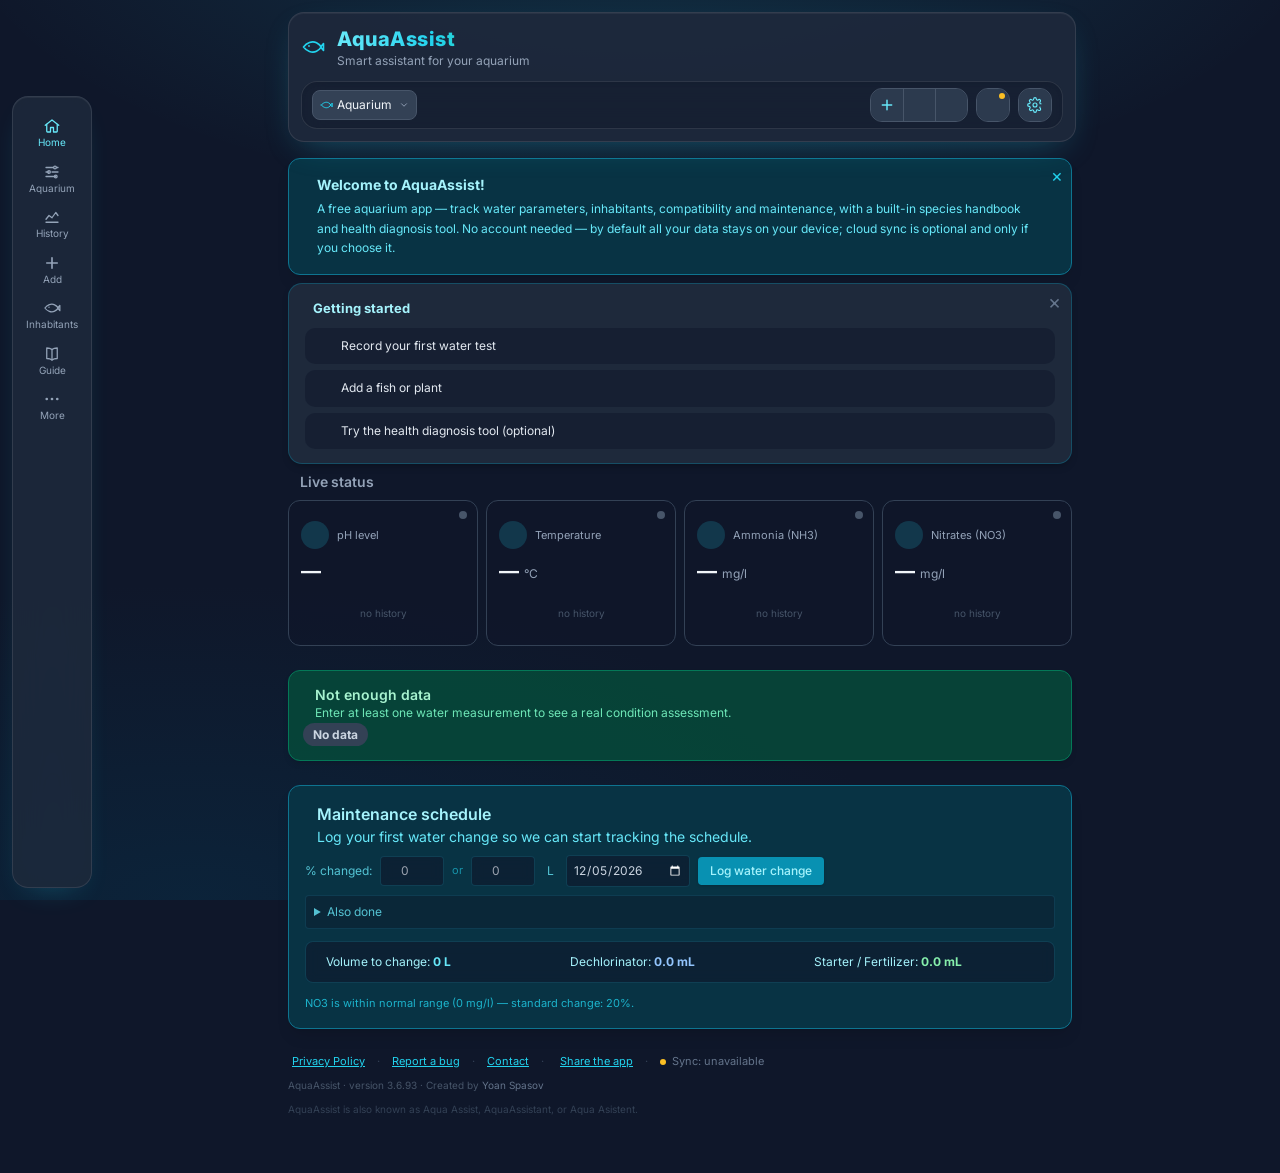
==== index.html @ b61fb8a0 "Финансов дневник" ====
<!DOCTYPE html>
<html lang="bg">
<head>
    <meta charset="UTF-8">
    <meta name="viewport" content="width=device-width, initial-scale=1.0">
    <title>AquaAssist — Free Aquarium Tracker App | Аква Асистент за аквариум</title>
    <meta name="description" content="AquaAssist (Аква Асистент, АкваАсистент, Аква Ассист) — free aquarium tracking app: water parameters, fish, invertebrates and plants, compatibility checker, health diagnosis and maintenance reminders. No registration needed. / Безплатно уеб приложение за аквариум: проследяване на параметри на водата, обитатели, съвместимост, диагностика и поддръжка.">
    <meta name="keywords" content="aquaassist, aqua assist, aquaasist, акваасистент, аква асистент, аквуасистент, аква ассист, акваассист, акваасист, аквасистент, aqua assistant, приложение за аквариум, aplikacia za akvarium, akvarium app, aquarium app bulgaria, параметри на вода аквариум, параметри на водата, обитатели на аквариум, диагностика на здравето на рибите, съвместимост риби аквариум, akvarium, аквариум калкулатор, fish tank tracker, рибен аквариум приложение">
    <link rel="canonical" href="https://aquaassist.app/">
    <meta name="robots" content="index, follow">

    <!-- Open Graph / Facebook, месинджъри, форуми -->
    <meta property="og:type" content="website">
    <meta property="og:url" content="https://aquaassist.app/">
    <meta property="og:title" content="AquaAssist — Free Aquarium Tracker App / Аква Асистент">
    <meta property="og:description" content="Water parameters, inhabitants, compatibility, health diagnosis and maintenance for your aquarium. Free, no registration. / Проследяване на параметри, обитатели, съвместимост и поддръжка на аквариум. Безплатно, без регистрация.">
    <meta property="og:image" content="https://aquaassist.app/icons/icon-512.png">
    <meta property="og:locale" content="en_US">
    <meta property="og:locale:alternate" content="bg_BG">
    <meta property="og:site_name" content="AquaAssist">

    <!-- Twitter/X card -->
    <meta name="twitter:card" content="summary_large_image">
    <meta name="twitter:title" content="AquaAssist — Free Aquarium Tracker App / Аква Асистент">
    <meta name="twitter:description" content="Water parameters, inhabitants, compatibility, health diagnosis and maintenance for your aquarium. Free, no registration. / Проследяване на параметри, обитатели, съвместимост и поддръжка на аквариум. Безплатно, без регистрация.">
    <meta name="twitter:image" content="https://aquaassist.app/icons/icon-512.png">

    <!-- Structured data за Google (помага да се разбере какво е приложението) -->
    <script type="application/ld+json">
    {
        "@context": "https://schema.org",
        "@type": "WebApplication",
        "name": "AquaAssist",
        "alternateName": ["Аква Асистент", "АкваАсистент", "Аква Ассист", "Акваасистент", "Акваасист", "Aqua Assistant", "Aqua Assist"],
        "url": "https://aquaassist.app/",
        "description": "Free web app for tracking aquarium water parameters, inhabitants, compatibility, health diagnosis and maintenance. No registration needed. / Безплатно уеб приложение за проследяване на параметри на водата, обитатели, съвместимост и поддръжка на аквариум.",
        "applicationCategory": "LifestyleApplication",
        "operatingSystem": "Any",
        "offers": { "@type": "Offer", "price": "0", "priceCurrency": "EUR" },
        "inLanguage": ["bg", "en"]
    }
    </script>

    <link rel="manifest" href="manifest.json">
    <meta name="theme-color" id="themeColorMeta" content="#0f172a">
    <meta name="mobile-web-app-capable" content="yes">
    <meta name="apple-mobile-web-app-capable" content="yes">
    <meta name="apple-mobile-web-app-status-bar-style" content="black-translucent">
    <meta name="apple-mobile-web-app-title" content="AquaAssist">
    <link rel="icon" href="icons/icon-192.png">
    <link rel="apple-touch-icon" href="icons/icon-192.png">
    <!-- Статичен, предварително компилиран Tailwind CSS (вместо cdn.tailwindcss.com,
         което прави runtime компилация в браузъра — не е препоръчано за production и
         зависи от външен CDN дори офлайн). Генериран от реалния index.html с Tailwind CLI. -->
    <link rel="stylesheet" href="tailwind.css">
    <!-- Font Awesome вече е локален файл (fontawesome/), вместо да виси на cdnjs.cloudflare.com —
         същата причина, поради която Tailwind по-горе също е локален: не искаме иконите да изчезват
         заради блокер/мрежов филтър/срив на външен CDN при потребителя. -->
    <link rel="stylesheet" href="fontawesome/css/all.min.css">
    <script src="https://cdnjs.cloudflare.com/ajax/libs/qrcodejs/1.0.0/qrcode.min.js"></script>
    <link rel="preconnect" href="https://fonts.googleapis.com">
    <link rel="preconnect" href="https://fonts.gstatic.com" crossorigin>
    <link href="https://fonts.googleapis.com/css2?family=Inter:wght@400;500;600;700;800&display=optional" rel="stylesheet">
    <style>
        /* Акцентно преоцветяване само за новите морски теми (Коралов риф, Дълбоко море).
           Оригиналните 3 теми (ocean/plant/dark) не се засягат, защото не носят data-accent. */
        body[data-accent="coral"] .bg-cyan-500 { background-color: #f43f5e; }
        body[data-accent="coral"] .bg-cyan-600 { background-color: #e11d48; }
        body[data-accent="coral"] .bg-cyan-700 { background-color: #be123c; }
        body[data-accent="coral"] .bg-cyan-950 { background-color: #4c0519; }
        body[data-accent="coral"] .border-cyan-700 { border-color: #be123c; }
        body[data-accent="coral"] .border-cyan-800\/50 { border-color: rgba(159,18,57,0.5); }
        body[data-accent="coral"] .text-cyan-200 { color: #fecdd3; }
        body[data-accent="coral"] .text-cyan-300 { color: #fda4af; }
        body[data-accent="coral"] .text-cyan-400 { color: #fb7185; }
        body[data-accent="coral"] .accent-cyan-500 { accent-color: #f43f5e; }
        body[data-accent="coral"] .hover\:bg-cyan-500:hover { background-color: #fb7185; }
        body[data-accent="coral"] .hover\:bg-cyan-600:hover { background-color: #e11d48; }
        body[data-accent="coral"] .focus\:border-cyan-400:focus { border-color: #fb7185; }
        body[data-accent="coral"] .bg-emerald-700 { background-color: #0f766e; }
        body[data-accent="coral"] .bg-emerald-900 { background-color: #134e4a; }
        body[data-accent="coral"] .bg-emerald-950,
        body[data-accent="coral"] .bg-emerald-950\/80 { background-color: rgba(4,47,46,0.9); }
        body[data-accent="coral"] .border-emerald-700 { border-color: #0f766e; }
        body[data-accent="coral"] .text-emerald-200 { color: #99f6e4; }
        body[data-accent="coral"] .text-emerald-300 { color: #5eead4; }
        body[data-accent="coral"] .text-emerald-400 { color: #2dd4bf; }
        body[data-accent="coral"] .text-emerald-50 { color: #f0fdfa; }
        body[data-accent="coral"] .hover\:bg-emerald-600:hover { background-color: #0d9488; }
        body[data-accent="coral"] .focus\:border-emerald-400:focus { border-color: #2dd4bf; }

        body[data-accent="abyss"] .bg-cyan-500 { background-color: #6366f1; }
        body[data-accent="abyss"] .bg-cyan-600 { background-color: #4f46e5; }
        body[data-accent="abyss"] .bg-cyan-700 { background-color: #4338ca; }
        body[data-accent="abyss"] .bg-cyan-950 { background-color: #1e1b4b; }
        body[data-accent="abyss"] .border-cyan-700 { border-color: #4338ca; }
        body[data-accent="abyss"] .border-cyan-800\/50 { border-color: rgba(55,48,163,0.5); }
        body[data-accent="abyss"] .text-cyan-200 { color: #c7d2fe; }
        body[data-accent="abyss"] .text-cyan-300 { color: #a5b4fc; }
        body[data-accent="abyss"] .text-cyan-400 { color: #818cf8; }
        body[data-accent="abyss"] .accent-cyan-500 { accent-color: #6366f1; }
        body[data-accent="abyss"] .hover\:bg-cyan-500:hover { background-color: #818cf8; }
        body[data-accent="abyss"] .hover\:bg-cyan-600:hover { background-color: #4f46e5; }
        body[data-accent="abyss"] .focus\:border-cyan-400:focus { border-color: #818cf8; }
        body[data-accent="abyss"] .bg-emerald-700 { background-color: #a21caf; }
        body[data-accent="abyss"] .bg-emerald-900 { background-color: #701a75; }
        body[data-accent="abyss"] .bg-emerald-950,
        body[data-accent="abyss"] .bg-emerald-950\/80 { background-color: rgba(74,4,78,0.9); }
        body[data-accent="abyss"] .border-emerald-700 { border-color: #a21caf; }
        body[data-accent="abyss"] .text-emerald-200 { color: #f5d0fe; }
        body[data-accent="abyss"] .text-emerald-300 { color: #f0abfc; }
        body[data-accent="abyss"] .text-emerald-400 { color: #e879f9; }
        body[data-accent="abyss"] .text-emerald-50 { color: #fdf4ff; }
        body[data-accent="abyss"] .hover\:bg-emerald-600:hover { background-color: #c026d3; }
        body[data-accent="abyss"] .focus\:border-emerald-400:focus { border-color: #e879f9; }

        body[data-accent="jungle"] .bg-cyan-500 { background-color: #f59e0b; }
        body[data-accent="jungle"] .bg-cyan-600 { background-color: #d97706; }
        body[data-accent="jungle"] .bg-cyan-700 { background-color: #b45309; }
        body[data-accent="jungle"] .bg-cyan-950 { background-color: #451a03; }
        body[data-accent="jungle"] .border-cyan-700 { border-color: #b45309; }
        body[data-accent="jungle"] .border-cyan-800\/50 { border-color: rgba(146,64,14,0.5); }
        body[data-accent="jungle"] .text-cyan-200 { color: #fde68a; }
        body[data-accent="jungle"] .text-cyan-300 { color: #fcd34d; }
        body[data-accent="jungle"] .text-cyan-400 { color: #fbbf24; }
        body[data-accent="jungle"] .accent-cyan-500 { accent-color: #f59e0b; }
        body[data-accent="jungle"] .hover\:bg-cyan-500:hover { background-color: #fbbf24; }
        body[data-accent="jungle"] .hover\:bg-cyan-600:hover { background-color: #d97706; }
        body[data-accent="jungle"] .focus\:border-cyan-400:focus { border-color: #fbbf24; }
        body[data-accent="jungle"] .bg-emerald-700 { background-color: #4d7c0f; }
        body[data-accent="jungle"] .bg-emerald-900 { background-color: #365314; }
        body[data-accent="jungle"] .bg-emerald-950,
        body[data-accent="jungle"] .bg-emerald-950\/80 { background-color: rgba(26,46,5,0.9); }
        body[data-accent="jungle"] .border-emerald-700 { border-color: #4d7c0f; }
        body[data-accent="jungle"] .text-emerald-200 { color: #d9f99d; }
        body[data-accent="jungle"] .text-emerald-300 { color: #bef264; }
        body[data-accent="jungle"] .text-emerald-400 { color: #a3e635; }
        body[data-accent="jungle"] .text-emerald-50 { color: #f7fee7; }
        body[data-accent="jungle"] .hover\:bg-emerald-600:hover { background-color: #65a30d; }
        body[data-accent="jungle"] .focus\:border-emerald-400:focus { border-color: #a3e635; }

        /* Подходящ заден фон (градиент) за всяка тема — само декоративен, не пипа други елементи */
        body[data-theme="ocean"] { background-image: radial-gradient(ellipse 90% 55% at 50% -10%, rgba(34,211,238,0.14), transparent 60%), radial-gradient(ellipse 80% 50% at 15% 100%, rgba(8,47,73,0.5), transparent 70%); background-attachment: fixed; }
        body[data-theme="plant"] { background-image: radial-gradient(ellipse 90% 55% at 50% -10%, rgba(16,185,129,0.14), transparent 60%), radial-gradient(ellipse 80% 50% at 85% 100%, rgba(6,78,59,0.5), transparent 70%); background-attachment: fixed; }
        body[data-theme="dark"] { background-image: radial-gradient(ellipse 70% 50% at 50% 0%, rgba(255,255,255,0.05), transparent 60%); background-attachment: fixed; }
        body[data-theme="coral"] { background-image: radial-gradient(ellipse 90% 55% at 50% -10%, rgba(244,63,94,0.16), transparent 60%), radial-gradient(ellipse 80% 50% at 85% 100%, rgba(190,18,60,0.35), transparent 70%); background-attachment: fixed; }
        body[data-theme="abyss"] { background-image: radial-gradient(ellipse 90% 55% at 50% -10%, rgba(99,102,241,0.18), transparent 60%), radial-gradient(ellipse 80% 50% at 15% 100%, rgba(74,4,78,0.4), transparent 70%); background-attachment: fixed; }
        body[data-theme="jungle"] { background-image: radial-gradient(ellipse 90% 55% at 50% -10%, rgba(163,230,53,0.14), transparent 60%), radial-gradient(ellipse 80% 50% at 85% 100%, rgba(69,26,3,0.55), transparent 70%); background-attachment: fixed; }

        /* ===== Премиум UI слой (само визуален, не пипа функционалност) ===== */
        /* Кара браузъра да рисува собствените си контроли (падащо меню на
           input type="time"/"date", скролбар и т.н.) в тъмен стил вместо
           по подразбиране бял — приложението няма светла тема. */
        :root { color-scheme: dark; }
        body { font-family: 'Inter', ui-sans-serif, system-ui, -apple-system, sans-serif; line-height: 1.55; -webkit-tap-highlight-color: transparent; }
        ::selection { background: rgba(34,211,238,0.35); }
        main h2 { font-size: 1.1rem; font-weight: 700; letter-spacing: -0.01em; }
        header h1 { letter-spacing: -0.015em; }

        /* Glassmorphism: полупрозрачни карти с размазан фон вместо плътен цвят */
        section.bg-slate-800, main > div.bg-slate-800 {
            background-color: rgba(30, 41, 59, 0.68);
            backdrop-filter: blur(16px) saturate(160%);
            -webkit-backdrop-filter: blur(16px) saturate(160%);
            border-color: rgba(71, 85, 105, 0.5);
            box-shadow: 0 10px 30px -14px rgba(0,0,0,0.55), inset 0 1px 0 0 rgba(255,255,255,0.03);
        }
        header.bg-slate-800 {
            background-color: rgba(30, 41, 59, 0.95);
            box-shadow: 0 12px 34px -14px rgba(34,211,238,0.35), inset 0 1px 0 0 rgba(255,255,255,0.05);
        }
        nav.bg-slate-800 {
            background-color: rgba(30, 41, 59, 0.88);
            backdrop-filter: blur(16px) saturate(160%);
            -webkit-backdrop-filter: blur(16px) saturate(160%);
            box-shadow: 0 12px 30px -16px rgba(34,211,238,0.3), inset 0 1px 0 0 rgba(255,255,255,0.05);
        }
        body[data-accent="coral"] header.bg-slate-800, body[data-accent="coral"] nav.bg-slate-800 { box-shadow: 0 12px 34px -14px rgba(244,63,94,0.4), inset 0 1px 0 0 rgba(255,255,255,0.05); }
        body[data-accent="abyss"] header.bg-slate-800, body[data-accent="abyss"] nav.bg-slate-800 { box-shadow: 0 12px 34px -14px rgba(99,102,241,0.4), inset 0 1px 0 0 rgba(255,255,255,0.05); }
        body[data-accent="jungle"] header.bg-slate-800, body[data-accent="jungle"] nav.bg-slate-800 { box-shadow: 0 12px 34px -14px rgba(245,158,11,0.4), inset 0 1px 0 0 rgba(255,255,255,0.05); }
        body[data-theme="plant"] header.bg-slate-800, body[data-theme="plant"] nav.bg-slate-800 { box-shadow: 0 12px 34px -14px rgba(16,185,129,0.4), inset 0 1px 0 0 rgba(255,255,255,0.05); }
        header, nav.bg-slate-800 { transition: box-shadow 0.4s ease; }
        .bg-slate-700\/50, .bg-slate-700\/40, .bg-slate-900\/60 {
            backdrop-filter: blur(6px);
            -webkit-backdrop-filter: blur(6px);
        }

        /* Тактилен отговор при натискане — плавно свиване на всеки бутон/интерактивен елемент */
        button, .cursor-pointer, select, input[type="checkbox"], a {
            transition: transform 0.18s cubic-bezier(.34,1.56,.64,1), box-shadow 0.18s ease, background-color 0.18s ease, border-color 0.18s ease, opacity 0.18s ease;
        }
        button:active, .cursor-pointer:active { transform: scale(0.96); }

        /* Плавно появяване на секциите при зареждане/скрол */
        main > section, main > div.grid, main > div.hidden.md\:block, #secTop {
            animation: aquaFadeIn 0.6s cubic-bezier(.16,1,.3,1) both;
        }
        main > *:nth-child(2)  { animation-delay: .02s; }
        main > *:nth-child(3)  { animation-delay: .05s; }
        main > *:nth-child(4)  { animation-delay: .08s; }
        main > *:nth-child(5)  { animation-delay: .11s; }
        main > *:nth-child(6)  { animation-delay: .14s; }
        main > *:nth-child(7)  { animation-delay: .17s; }
        main > *:nth-child(8)  { animation-delay: .20s; }
        main > *:nth-child(9)  { animation-delay: .23s; }
        main > *:nth-child(10) { animation-delay: .26s; }
        main > *:nth-child(11) { animation-delay: .29s; }
        main > *:nth-child(12) { animation-delay: .32s; }
        @keyframes aquaFadeIn { from { opacity: 0; transform: translateY(10px); } to { opacity: 1; transform: translateY(0); } }
        @media (prefers-reduced-motion: reduce) {
            main > section, main > div.grid, button, .cursor-pointer { animation: none !important; transition: none !important; }
        }

        /* Горната лента (хедър + навигация) се скрива плавно при скрол надолу, връща се при скрол нагоре */
        @media (max-width: 767px) { #topBar.topbar-hidden { transform: translateY(-115%); } }
        @media (prefers-reduced-motion: reduce) { #topBar { transition: none !important; } }

        /* Плаващи мехурчета — лека, постоянна анимация, тонирана според темата */
        .bubble { position: absolute; bottom: -40px; border-radius: 9999px; animation-name: bubbleRise; animation-timing-function: ease-in; animation-iteration-count: infinite; }
        @keyframes bubbleRise {
            0%   { transform: translateY(0) translateX(0); opacity: 0; }
            10%  { opacity: 1; }
            90%  { opacity: 0.7; }
            100% { transform: translateY(-115vh) translateX(12px); opacity: 0; }
        }
        body[data-accent="coral"] .bubble  { background-color: rgba(244,63,94,0.2) !important; }
        body[data-accent="abyss"] .bubble  { background-color: rgba(99,102,241,0.22) !important; }
        body[data-accent="jungle"] .bubble { background-color: rgba(245,158,11,0.2) !important; }
        body[data-theme="plant"] .bubble   { background-color: rgba(16,185,129,0.2) !important; }
        @media (prefers-reduced-motion: reduce) { .bubble { display: none; } }

        @media (max-width: 767px) { main { padding-bottom: 6rem; } }

        input:disabled, textarea:disabled { opacity: .65; cursor: not-allowed; }

        /* Табове: показва се само активният панел.
           !important е нужен тук, защото някои панели (напр. "Добави") имат и
           собствен Tailwind клас "grid" за подредбата си — а Tailwind понякога
           зарежда стиловете си след тези тук, със същия приоритет, и неговото
           "display: grid" би "победило" нашето скриване, показвайки панела
           винаги, независимо кой раздел е активен. */
        .tab-panel { display: none !important; }
        .tab-panel.tab-active { display: block !important; }
        .tab-panel.tab-active.grid { display: grid !important; }
        nav.bg-slate-800 button { flex: 0 0 auto; }

        /* Toast известия — плъзгат се отгоре с плавна анимация */
        @keyframes aquaToastIn { from { opacity: 0; transform: translate(-50%, -14px) scale(.96); } to { opacity: 1; transform: translate(-50%, 0) scale(1); } }
        .aqua-toast { animation: aquaToastIn 0.32s cubic-bezier(.16,1,.3,1) both; }
        @keyframes aquaPanelIn { from { opacity: 0; transform: scale(0.92) translateY(-6px); } to { opacity: 1; transform: scale(1) translateY(0); } }
        @keyframes aquaBackdropIn { from { opacity: 0; } to { opacity: 1; } }
        #settingsPanel:not(.hidden) { animation: aquaPanelIn 0.22s cubic-bezier(.16,1,.3,1) both; transform-origin: top right; }
        #settingsBackdrop:not(.hidden) { animation: aquaBackdropIn 0.22s ease both; }
        @media (prefers-reduced-motion: reduce) { #settingsPanel, #settingsBackdrop { animation: none !important; } }

        /* Параметри на водата — редакция direkt в картите (т.2) */
        .paramVal-editing {
            outline: 2px dashed #22d3ee;
            border-radius: 6px;
            padding: 0 6px;
            cursor: text;
            background: rgba(34, 211, 238, 0.08);
        }
        .paramVal-editing:focus { outline-style: solid; }

        /* Литри на аквариума / калкулатор по размери — заключено/отключено поле (т.7) */
        #aqLiters:disabled, #aqLength:disabled, #aqWidth:disabled, #aqHeight:disabled { opacity: .6; cursor: not-allowed; }
        /* Семантичните "добре/успешно" зелени елементи НЕ трябва да следват акцента на темата —
           те означават "здраве/успех", не бранд цвят. ID-базираните селектори тук имат по-висок
           приоритет от общите body[data-accent] .клас правила по-горе и връщат истинско зелено. */
        #healthBanner.bg-emerald-950\/80 { background-color: rgba(6,78,59,0.8); }
        #healthBanner.border-emerald-700 { border-color: #047857; }
        #healthIcon.text-emerald-400 { color: #34d399; }
        #healthTitle.text-emerald-200 { color: #a7f3d0; }
        #healthDesc.text-emerald-300 { color: #6ee7b7; }
        #healthBadge.bg-emerald-900 { background-color: #064e3b; }
        #healthBadge.text-emerald-200 { color: #a7f3d0; }
        #waterAlert.bg-emerald-950 { background-color: #022c22; }
        #waterAlert.border-emerald-700 { border-color: #047857; }

        /* Лек пулсиращ пръстен около иконката за синхронизация — дискретна подсказка
           за нов потребител, докато още няма sync код. Изчезва автоматично след това. */
        @keyframes syncPulseRing {
            0%, 100% { box-shadow: 0 0 0 0 rgba(34,211,238,0.55); }
            50% { box-shadow: 0 0 0 6px rgba(34,211,238,0); }
        }
        #syncHeaderBtn.sync-pulse { animation: syncPulseRing 2s ease-in-out infinite; }

        @keyframes syncTooltipFade {
            0% { opacity: 0; transform: translateY(-4px); }
            10%, 85% { opacity: 1; transform: translateY(0); }
            100% { opacity: 0; transform: translateY(-4px); }
        }
        #syncHeaderTooltip.sync-tooltip-show { display: block; animation: syncTooltipFade 4.5s ease-in-out forwards; }

        /* Диагностика на здравето — пренаписан UI: групирани симптоми, "чипове" вместо
           голи чекбоксове, залепен бутон "Провери" докато се скролира списъкът, и
           значки за сила на съвпадението в резултатите. Custom CSS (не Tailwind utility
           класове), за да работи веднага без ребилд на tailwind.css. */
        .diag-cat-heading {
            font-size: 11px;
            letter-spacing: .05em;
            text-transform: uppercase;
            color: #94a3b8;
            margin: 14px 0 6px;
            padding-bottom: 4px;
            border-bottom: 1px solid rgba(148, 163, 184, .15);
        }
        .diag-cat-heading:first-child { margin-top: 0; }
        .diag-chip {
            position: relative;
            display: flex;
            align-items: center;
            gap: 8px;
            background: rgba(51, 65, 85, .5);
            border: 1px solid #475569;
            border-radius: 9999px;
            padding: 8px 14px;
            font-size: 13px;
            line-height: 1.3;
            color: #cbd5e1;
            cursor: pointer;
            transition: background .15s, border-color .15s, color .15s;
            margin-bottom: 7px;
        }
        .diag-chip:hover { border-color: #64748b; }
        .diag-chip.is-checked {
            background: rgba(120, 53, 15, .35);
            border-color: #d97706;
            color: #fcd34d;
        }
        .diag-chip input {
            position: absolute;
            opacity: 0;
            width: 0;
            height: 0;
            margin: 0;
        }
        .diag-chip i.diag-chip-check {
            flex-shrink: 0;
            width: 14px;
            text-align: center;
            color: #d97706;
            opacity: 0;
            transition: opacity .15s;
        }
        .diag-chip.is-checked i.diag-chip-check { opacity: 1; }
        .diag-sticky-bar {
            position: sticky;
            bottom: 0;
            z-index: 10;
            background: #1e293b;
            padding-top: 10px;
            margin-top: 2px;
            box-shadow: 0 -10px 14px -6px rgba(0, 0, 0, .45);
        }
        .diag-match-badge {
            flex-shrink: 0;
            font-size: 11px;
            line-height: 1.4;
            padding: 2px 9px;
            border-radius: 9999px;
            border: 1px solid;
            white-space: nowrap;
        }
        .diag-match-strong { background: rgba(217, 119, 6, .22); border-color: #d97706; color: #fcd34d; }
        .diag-match-possible { background: rgba(71, 85, 105, .35); border-color: #475569; color: #94a3b8; }

        /* Карта "Първи стъпки" за съвсем нов потребител на таб "Начало". Custom CSS
           (не Tailwind utility класове), за да работи веднага без ребилд на tailwind.css. */
        .gs-card {
            position: relative;
            background: #1e293b;
            border: 1px solid rgba(14, 116, 144, .5);
            border-radius: 14px;
            padding: 14px 16px;
            box-shadow: 0 4px 10px -4px rgba(0, 0, 0, .4);
            margin-bottom: 4px;
        }
        .gs-card-close {
            position: absolute;
            top: 8px;
            right: 10px;
            color: #64748b;
            font-size: 20px;
            line-height: 1;
            background: none;
            border: none;
            cursor: pointer;
        }
        .gs-card-close:hover { color: #fff; }
        .gs-card-title {
            font-size: 13px;
            font-weight: 700;
            color: #a5f3fc;
            display: flex;
            align-items: center;
            gap: 8px;
            margin: 0 0 10px;
            padding-right: 20px;
        }
        .gs-steps { display: flex; flex-direction: column; gap: 6px; }
        .gs-step {
            display: flex;
            align-items: center;
            gap: 10px;
            width: 100%;
            text-align: left;
            background: rgba(15, 23, 42, .5);
            border: none;
            border-radius: 10px;
            padding: 9px 12px;
            font-size: 12px;
            color: #e2e8f0;
            cursor: pointer;
            transition: background .15s;
        }
        .gs-step:hover { background: rgba(15, 23, 42, .8); }
        .gs-step i { flex-shrink: 0; width: 14px; text-align: center; color: #475569; }
        .gs-step.is-done i { color: #34d399; }
        .gs-step.is-done span { color: #64748b; text-decoration: line-through; }
    </style>
    <!-- Firebase (само за облачна синхронизация с код, без регистрация) -->
    <script src="https://www.gstatic.com/firebasejs/12.19.0/firebase-app-compat.js"></script>
    <script src="https://www.gstatic.com/firebasejs/12.19.0/firebase-firestore-compat.js"></script>
</head>
<body id="body" class="bg-slate-900 text-slate-100 min-h-screen transition-colors duration-300 pb-6">

    <!-- Splash screen — показва се кратко при зареждане, после се скрива сам -->
    <div id="splashScreen" class="fixed inset-0 z-[100] flex items-center justify-center bg-slate-950 transition-opacity duration-500">
        <div class="absolute inset-0 overflow-hidden pointer-events-none">
            <div class="absolute inset-0" style="background: radial-gradient(ellipse 80% 60% at 50% 30%, rgba(34,211,238,0.18), transparent 65%), radial-gradient(ellipse 70% 50% at 50% 90%, rgba(16,185,129,0.12), transparent 70%);"></div>
            <span class="bubble bg-cyan-400/25" style="left:20%; width:10px; height:10px; animation-duration:5s;"></span>
            <span class="bubble bg-cyan-400/20" style="left:45%; width:14px; height:14px; animation-duration:6.5s; animation-delay:0.6s;"></span>
            <span class="bubble bg-cyan-400/25" style="left:70%; width:8px;  height:8px;  animation-duration:4.5s; animation-delay:1.1s;"></span>
            <span class="bubble bg-cyan-400/20" style="left:85%; width:12px; height:12px; animation-duration:6s;   animation-delay:0.3s;"></span>
        </div>
        <div class="relative flex flex-col items-center gap-3">
            <img src="./icons/icon-512.png" alt="AquaAssist" class="animate-pulse" style="width:140px;height:140px;display:block;border-radius:28px;box-shadow:0 0 40px rgba(34,211,238,0.35);">
            <h1 class="text-2xl font-extrabold tracking-wide bg-gradient-to-r from-cyan-300 via-cyan-400 to-emerald-400 bg-clip-text text-transparent">AquaAssist</h1>
            <p class="text-xs text-slate-500" data-i18n>Смарт помощник за вашия аквариум</p>
        </div>
    </div>

    <!-- Декоративни плаващи мехурчета (само визуален ефект, не пречи на клика) -->
    <div class="fixed inset-0 -z-10 pointer-events-none overflow-hidden" aria-hidden="true">
        <span class="bubble bg-cyan-400/20" style="left:6%;  width:13px; height:13px; animation-duration:9s;  animation-delay:0s;"></span>
        <span class="bubble bg-cyan-400/15" style="left:16%; width:22px; height:22px; animation-duration:12s; animation-delay:1.5s;"></span>
        <span class="bubble bg-cyan-400/25" style="left:28%; width:10px; height:10px; animation-duration:7s;  animation-delay:0.8s;"></span>
        <span class="bubble bg-cyan-400/15" style="left:42%; width:18px; height:18px; animation-duration:11s; animation-delay:3s;"></span>
        <span class="bubble bg-cyan-400/20" style="left:58%; width:14px; height:14px; animation-duration:8s;  animation-delay:1.2s;"></span>
        <span class="bubble bg-cyan-400/15" style="left:70%; width:26px; height:26px; animation-duration:13s; animation-delay:4s;"></span>
        <span class="bubble bg-cyan-400/25" style="left:82%; width:11px; height:11px; animation-duration:7.5s; animation-delay:2s;"></span>
        <span class="bubble bg-cyan-400/15" style="left:92%; width:19px; height:19px; animation-duration:11s; animation-delay:5s;"></span>
    </div>

    <!-- Горна лента: Хедър + бърза навигация, залепени заедно отгоре -->
    <div id="topBar" class="sticky top-0 z-50 px-3 pt-3 md:max-w-4xl md:mx-auto md:pl-24 transition-transform duration-300 ease-out">
    <header class="relative bg-slate-800 border border-white/10 rounded-2xl p-3 shadow-lg flex flex-col items-start gap-3">
        <div class="flex items-center space-x-3">
            <svg style="width:24px;height:24px;display:block;flex-shrink:0;margin:auto;" viewBox="0 0 24 24" fill="none" stroke="currentColor" stroke-width="1.6" stroke-linecap="round" stroke-linejoin="round" class="w-6 h-6 text-cyan-400 shrink-0"><path d="M2.5 12c3-4 8.5-6.5 13-4.2 2.2 1.1 3.7 2.6 5 4.2-1.3 1.6-2.8 3.1-5 4.2-4.5 2.3-10 -0.2-13-4.2z"/><path d="M19.5 12l3-3.5v7l-3-3.5z"/><circle cx="8" cy="11" r="0.9" fill="currentColor" stroke="none"/></svg>
            <div>
                <h1 class="text-xl font-extrabold tracking-wide bg-gradient-to-r from-cyan-300 via-cyan-400 to-emerald-400 bg-clip-text text-transparent">AquaAssist</h1>
                <p class="text-xs text-slate-400" data-i18n>Смарт помощник за вашия аквариум</p>
            </div>
        </div>

        <div class="w-full">
            <div class="flex items-center flex-wrap gap-2 justify-start bg-slate-900/40 border border-white/10 rounded-2xl px-2.5 py-1.5 backdrop-blur-md shadow-inner w-full">
                <img id="headerAvatarImg" class="hidden w-7 h-7 rounded-full object-cover border border-cyan-500/40 shrink-0" alt="">
                <div class="relative shrink-0 max-w-full">
                    <svg style="width:13px;height:13px;" viewBox="0 0 24 24" fill="none" stroke="currentColor" stroke-width="1.8" stroke-linecap="round" stroke-linejoin="round" class="absolute left-2 top-1/2 -translate-y-1/2 text-cyan-400 pointer-events-none"><path d="M2.5 12c3-4 8.5-6.5 13-4.2 2.2 1.1 3.7 2.6 5 4.2-1.3 1.6-2.8 3.1-5 4.2-4.5 2.3-10 -0.2-13-4.2z"/><path d="M19.5 12l3-3.5v7l-3-3.5z"/></svg>
                    <select id="aqSelect" onchange="switchTank(this.value)" class="appearance-none w-auto max-w-full bg-slate-700 text-xs rounded-lg pl-6 pr-6 py-1.5 border border-slate-600 hover:border-cyan-500/60 transition-all duration-200 focus:outline-none"></select>
                    <svg style="width:10px;height:10px;" viewBox="0 0 24 24" fill="none" stroke="currentColor" stroke-width="2.2" stroke-linecap="round" stroke-linejoin="round" class="absolute right-2 top-1/2 -translate-y-1/2 text-slate-400 pointer-events-none"><path d="M6 9l6 6 6-6"/></svg>
                </div>
                <div class="flex items-center gap-2 shrink-0 ml-auto">
                    <div class="flex items-center rounded-xl border border-slate-600 divide-x divide-slate-600 overflow-hidden">
                        <button onclick="addTank()" title="Нов аквариум" data-i18n-title class="bg-slate-700/80 hover:bg-cyan-900/60 text-xs w-10 h-10 sm:w-8 sm:h-8 flex items-center justify-center transition-all duration-200 active:scale-90 text-cyan-300" aria-label="Нов аквариум"><svg style="width:16px;height:16px;display:block;flex-shrink:0;margin:auto;" viewBox="0 0 24 24" fill="none" stroke="currentColor" stroke-width="2.2" stroke-linecap="round" class="w-4 h-4"><path d="M12 5v14M5 12h14"/></svg></button>
                        <button onclick="renameTank()" title="Преименувай аквариума" data-i18n-title class="bg-slate-700/80 hover:bg-cyan-900/60 text-xs w-10 h-10 sm:w-8 sm:h-8 flex items-center justify-center transition-all duration-200 active:scale-90 text-cyan-300" aria-label="Преименувай аквариума"><i class="fa-solid fa-pen"></i></button>
                        <button onclick="deleteTank()" title="Изтрий аквариума" data-i18n-title class="bg-slate-700/80 hover:bg-red-900/60 text-xs w-10 h-10 sm:w-8 sm:h-8 flex items-center justify-center transition-all duration-200 active:scale-90 text-red-400" aria-label="Изтрий аквариума"><i class="fa-solid fa-trash"></i></button>
                    </div>
                    <input type="file" id="importFile" accept=".json,application/json" class="hidden" onchange="importData(this)">
                    <div class="relative flex items-center rounded-xl border border-slate-600 overflow-hidden shrink-0">
                        <button id="syncHeaderBtn" onclick="goToSyncSection()" title="Синхронизация между устройства" data-i18n-title class="relative bg-slate-700/80 hover:bg-cyan-900/60 text-xs w-10 h-10 sm:w-8 sm:h-8 flex items-center justify-center transition-all duration-200 active:scale-90 text-cyan-300" aria-label="Синхронизация между устройства">
                            <i class="fa-solid fa-cloud text-sm"></i>
                            <span id="syncHeaderDot" class="hidden absolute top-1 right-1 w-1.5 h-1.5 rounded-full bg-amber-400"></span>
                        </button>
                        <div id="syncHeaderTooltip" class="hidden absolute top-full right-0 mt-2 w-48 bg-cyan-700 text-white text-[11px] leading-snug rounded-lg shadow-lg px-3 py-2 z-[70]" data-i18n>Тук можеш да синхронизираш между устройства</div>
                    </div>
                    <div class="flex items-center rounded-xl border border-slate-600 overflow-hidden shrink-0">
                        <button id="settingsBtn" onclick="toggleSettingsPanel()" title="Настройки" data-i18n-title class="bg-slate-700/80 hover:bg-cyan-900/60 text-xs w-10 h-10 sm:w-8 sm:h-8 flex items-center justify-center transition-all duration-200 active:scale-90 text-cyan-300" aria-label="Настройки">
                        <svg style="width:16px;height:16px;display:block;flex-shrink:0;margin:auto;" viewBox="0 0 24 24" fill="none" stroke="currentColor" stroke-width="1.7" stroke-linecap="round" stroke-linejoin="round" class="w-4 h-4"><circle cx="12" cy="12" r="3"/><path d="M19.4 15a1.65 1.65 0 0 0 .33 1.82l.06.06a2 2 0 1 1-2.83 2.83l-.06-.06a1.65 1.65 0 0 0-1.82-.33 1.65 1.65 0 0 0-1 1.51V21a2 2 0 1 1-4 0v-.09A1.65 1.65 0 0 0 9 19.4a1.65 1.65 0 0 0-1.82.33l-.06.06a2 2 0 1 1-2.83-2.83l.06-.06A1.65 1.65 0 0 0 4.68 15a1.65 1.65 0 0 0-1.51-1H3a2 2 0 1 1 0-4h.09A1.65 1.65 0 0 0 4.6 9a1.65 1.65 0 0 0-.33-1.82l-.06-.06a2 2 0 1 1 2.83-2.83l.06.06A1.65 1.65 0 0 0 9 4.6a1.65 1.65 0 0 0 1-1.51V3a2 2 0 1 1 4 0v.09a1.65 1.65 0 0 0 1 1.51 1.65 1.65 0 0 0 1.82-.33l.06-.06a2 2 0 1 1 2.83 2.83l-.06.06A1.65 1.65 0 0 0 19.4 9c.14.3.22.63.22 1v0c.38 0 .75.08 1.38.22"/></svg>
                    </button>
                </div>
                </div>
            </div>
        </div>

        <!-- Панел с настройки (тема, известия, инсталиране) -->
        <div id="settingsBackdrop" onclick="toggleSettingsPanel()" class="hidden fixed inset-0 bg-black/80 backdrop-blur-sm z-[55] transition-opacity duration-200"></div>
        <div id="settingsPanel" class="hidden absolute top-full right-0 mt-2 w-72 max-w-[calc(100vw-2rem)] overflow-y-auto overscroll-contain bg-slate-800 border border-cyan-500/30 rounded-2xl shadow-2xl shadow-black/60 ring-1 ring-cyan-400/10 p-4 space-y-4 z-[60]" style="max-height: 60vh; max-height: 60dvh; -webkit-overflow-scrolling: touch;">
            <div>
                <p id="langLabel" class="text-xs text-slate-400 mb-1.5">Език</p>
                <div id="langSwitch" class="flex gap-1.5"></div>
            </div>
            <div>
                <p id="tempLabel" class="text-xs text-slate-400 mb-1.5">Мерни единици</p>
                <div id="tempSwitch" class="grid grid-cols-2 gap-1.5"></div>
            </div>
            <div>
                <p class="text-xs text-slate-400 mb-1.5" data-i18n>Тема</p>
                <select id="themeSelect" class="hidden"><option value="ocean" data-i18n>Океанско Синьо</option><option value="plant" data-i18n>Растителен Зелен</option><option value="dark" data-i18n>Тъмен Нощен</option><option value="coral" data-i18n>Коралов Риф</option><option value="abyss" data-i18n>Дълбоко Море</option><option value="jungle" data-i18n>Сладководна Джунгла</option></select>
                <div id="themeSwatches" class="grid grid-cols-3 gap-1.5"></div>
            </div>
            <div class="border-t border-slate-700 pt-3">
                <p class="text-xs text-slate-400 mb-1.5" data-i18n>Фонова снимка</p>
                <div class="flex items-center gap-2">
                    <input type="file" id="bgPhotoInput" accept="image/*" class="hidden" onchange="setCustomBackground(this.files[0])">
                    <button onclick="document.getElementById('bgPhotoInput').click()" class="flex-1 text-[11px] px-2.5 py-2 rounded-lg border bg-slate-700 hover:bg-slate-600 border-slate-600 text-cyan-300 transition-all duration-200"><i class="fa-solid fa-image mr-1"></i><span data-i18n>Качи снимка</span></button>
                    <button id="removeBgBtn" onclick="removeCustomBackground()" title="Премахни фоновата снимка" data-i18n-title aria-label="Премахни фоновата снимка" class="hidden text-[11px] px-2.5 py-2 rounded-lg border bg-slate-700 hover:bg-red-900/60 border-slate-600 text-red-400 transition-all duration-200"><i class="fa-solid fa-trash"></i></button>
                </div>
                <p class="text-[10px] text-slate-500 mt-1" data-i18n>Снимката се пази само на това устройство (IndexedDB).</p>
            </div>
            <div class="border-t border-slate-700 pt-3">
                <p class="text-xs text-slate-400 mb-1.5" data-i18n>Данни на аквариума</p>
                <div class="flex items-center gap-2">
                    <button onclick="exportData()" class="flex-1 text-[11px] px-2.5 py-2 rounded-lg border bg-slate-700 hover:bg-slate-600 border-slate-600 text-cyan-300 transition-all duration-200"><i class="fa-solid fa-download mr-1"></i><span data-i18n>Експорт (JSON)</span></button>
                    <button onclick="document.getElementById('importFile').click()" class="flex-1 text-[11px] px-2.5 py-2 rounded-lg border bg-slate-700 hover:bg-slate-600 border-slate-600 text-cyan-300 transition-all duration-200"><i class="fa-solid fa-upload mr-1"></i><span data-i18n>Импорт (JSON)</span></button>
                </div>
            </div>
            <button id="notifyBtn" onclick="toggleNotifications()" data-i18n-title title="Известия"class="w-full flex items-center justify-between bg-slate-700 hover:bg-slate-600 text-xs rounded-lg px-3 py-2.5 border border-slate-600 text-slate-500 transition-all duration-200" aria-label="Известия">
                <span class="flex items-center gap-2"><svg style="width:16px;height:16px;display:block;" viewBox="0 0 24 24" fill="none" stroke="currentColor" stroke-width="1.7" stroke-linecap="round" stroke-linejoin="round" class="w-4 h-4"><path d="M6 8a6 6 0 0 1 12 0c0 5 2 6 2 6H4s2-1 2-6z"/><path d="M10 20a2 2 0 0 0 4 0"/></svg><span data-i18n>Известия</span></span>
                <span id="notifyStatusLabel" class="text-[10px]">Включи</span>
            </button>
            <button id="installBtn" onclick="installApp()" data-i18n-title title="Инсталирай приложението"class="hidden w-full flex items-center justify-center gap-2 bg-cyan-700 hover:bg-cyan-600 text-xs rounded-lg px-3 py-2.5 border border-cyan-600 text-white transition-all duration-200" aria-label="Инсталирай приложението">
                <svg style="width:16px;height:16px;display:block;" viewBox="0 0 24 24" fill="none" stroke="currentColor" stroke-width="1.7" stroke-linecap="round" stroke-linejoin="round" class="w-4 h-4"><rect x="7" y="2" width="10" height="20" rx="2"/><path d="M11 18h2"/></svg><span data-i18n>Инсталирай приложението</span>
            </button>
            <div id="iosInstallHint" class="hidden w-full text-[11px] text-slate-400 bg-slate-700/60 border border-slate-600 rounded-lg px-3 py-2.5 leading-snug">
                <span class="flex items-center gap-1.5 text-slate-300 font-medium mb-0.5"><i class="fa-solid fa-circle-info"></i><span data-i18n>Инсталиране на iPhone</span></span>
                <span data-i18n>Отвори тази страница в Safari, после Споделяне</span> <i class="fa-solid fa-arrow-up-from-bracket"></i> → <span data-i18n>"Добави към начален екран"</span>.
            </div>
        </div>
    </header>

    <!-- Бърза навигация (табове, не скрол). Хоризонтална на телефон, странична лента вляво от md нагоре. -->
    <nav class="bg-slate-800 border border-white/10 rounded-2xl mt-2 shadow-lg flex justify-around items-center py-2 overflow-x-auto md:fixed md:z-40 md:left-3 md:top-24 md:bottom-3 md:mt-0 md:w-20 md:flex-col md:justify-start md:gap-3 md:py-5 md:overflow-y-auto md:overflow-x-visible">
        <button id="navBtn-home" onclick="switchTab('home')" class="flex flex-col items-center text-slate-400 hover:text-cyan-300 hover:-translate-y-0.5 transition-all duration-200 text-[9px] sm:text-[10px] px-1.5 sm:px-2 relative shrink-0"><svg style="width:18px;height:18px;display:block;flex-shrink:0;margin:auto;" viewBox="0 0 24 24" fill="none" stroke="currentColor" stroke-width="1.7" stroke-linecap="round" stroke-linejoin="round" class="w-[18px] h-[18px] mb-0.5"><path d="M3 11l9-7 9 7"/><path d="M5 10v9a1 1 0 0 0 1 1h4v-6h4v6h4a1 1 0 0 0 1-1v-9"/></svg><span data-i18n>Начало</span></button>
        <button id="navBtn-aquarium" onclick="switchTab('aquarium')" class="flex flex-col items-center text-slate-400 hover:text-cyan-300 hover:-translate-y-0.5 transition-all duration-200 text-[9px] sm:text-[10px] px-1.5 sm:px-2 relative shrink-0"><svg style="width:18px;height:18px;display:block;flex-shrink:0;margin:auto;" viewBox="0 0 24 24" fill="none" stroke="currentColor" stroke-width="1.7" stroke-linecap="round" stroke-linejoin="round" class="w-[18px] h-[18px] mb-0.5"><path d="M4 6h10M18 6h2M4 12h4M12 12h8M4 18h13"/><circle cx="16" cy="6" r="1.8"/><circle cx="8" cy="12" r="1.8"/><circle cx="17" cy="18" r="1.8"/></svg><span data-i18n>Аквариум</span></button>
        <button id="navBtn-history" onclick="switchTab('history')" class="flex flex-col items-center text-slate-400 hover:text-cyan-300 hover:-translate-y-0.5 transition-all duration-200 text-[9px] sm:text-[10px] px-1.5 sm:px-2 relative shrink-0"><svg style="width:18px;height:18px;display:block;flex-shrink:0;margin:auto;" viewBox="0 0 24 24" fill="none" stroke="currentColor" stroke-width="1.7" stroke-linecap="round" stroke-linejoin="round" class="w-[18px] h-[18px] mb-0.5"><path d="M4 19h16"/><path d="M4 15l4-5 4 3 5-7 3 4"/></svg><span data-i18n>История</span><span id="navBadgeHistory" class="hidden absolute -top-0.5 right-0 min-w-[15px] h-[15px] px-0.5 rounded-full bg-red-500 text-white text-[9px] leading-[15px] font-bold">0</span></button>
        <button id="navBtn-add" onclick="switchTab('add')" class="flex flex-col items-center text-slate-400 hover:text-cyan-300 hover:-translate-y-0.5 transition-all duration-200 text-[9px] sm:text-[10px] px-1.5 sm:px-2 relative shrink-0"><svg style="width:18px;height:18px;display:block;flex-shrink:0;margin:auto;" viewBox="0 0 24 24" fill="none" stroke="currentColor" stroke-width="2.2" stroke-linecap="round" class="w-[18px] h-[18px] mb-0.5"><path d="M12 5v14M5 12h14"/></svg><span data-i18n>Добави</span></button>
        <button id="navBtn-inhabitants" onclick="switchTab('inhabitants')" class="flex flex-col items-center text-slate-400 hover:text-cyan-300 hover:-translate-y-0.5 transition-all duration-200 text-[9px] sm:text-[10px] px-1.5 sm:px-2 relative shrink-0"><svg style="width:18px;height:18px;display:block;flex-shrink:0;margin:auto;" viewBox="0 0 24 24" fill="none" stroke="currentColor" stroke-width="1.6" stroke-linecap="round" stroke-linejoin="round" class="w-[18px] h-[18px] mb-0.5"><path d="M2.5 12c3-4 8.5-6.5 13-4.2 2.2 1.1 3.7 2.6 5 4.2-1.3 1.6-2.8 3.1-5 4.2-4.5 2.3-10 -0.2-13-4.2z"/><path d="M19.5 12l3-3.5v7l-3-3.5z"/><circle cx="8" cy="11" r="0.9" fill="currentColor" stroke="none"/></svg><span data-i18n>Обитатели</span></button>
        <button id="navBtn-encyclopedia" onclick="switchTab('encyclopedia')" class="flex flex-col items-center text-slate-400 hover:text-cyan-300 hover:-translate-y-0.5 transition-all duration-200 text-[9px] sm:text-[10px] px-1.5 sm:px-2 relative shrink-0"><svg style="width:18px;height:18px;display:block;flex-shrink:0;margin:auto;" viewBox="0 0 24 24" fill="none" stroke="currentColor" stroke-width="1.7" stroke-linecap="round" stroke-linejoin="round" class="w-[18px] h-[18px] mb-0.5"><path d="M12 6c-1.5-1.2-4-2-7-2v14c3 0 5.5.8 7 2 1.5-1.2 4-2 7-2V4c-3 0-5.5.8-7 2z"/><path d="M12 6v14"/></svg><span data-i18n>Наръчник</span></button>
        <button id="navBtn-more" onclick="switchTab('more')" class="flex flex-col items-center text-slate-400 hover:text-cyan-300 hover:-translate-y-0.5 transition-all duration-200 text-[9px] sm:text-[10px] px-1.5 sm:px-2 relative shrink-0"><svg style="width:18px;height:18px;display:block;flex-shrink:0;margin:auto;" viewBox="0 0 24 24" fill="currentColor" class="w-[18px] h-[18px] mb-0.5"><circle cx="5" cy="12" r="1.8"/><circle cx="12" cy="12" r="1.8"/><circle cx="19" cy="12" r="1.8"/></svg><span data-i18n>Още</span><span id="navBadgeMore" class="hidden absolute -top-0.5 right-0 min-w-[15px] h-[15px] px-0.5 rounded-full bg-red-500 text-white text-[9px] leading-[15px] font-bold">0</span></button>
    </nav>
    </div>

    <main id="secTop" class="max-w-4xl mx-auto md:pl-24 p-4 space-y-6">

        <!-- Начало: моментен статус на живо -->
        <div data-tab="home" class="tab-panel space-y-2">
            <!-- Приветствен банер — вижда се само при съвсем прясна инсталация, преди да има запазени данни. -->
            <div id="welcomeBanner" class="hidden bg-cyan-950 border border-cyan-700 text-cyan-100 p-4 rounded-xl shadow-lg relative mb-1">
                <button type="button" onclick="dismissWelcomeBanner()" class="absolute top-2 right-2 text-cyan-400 hover:text-white text-lg leading-none" aria-label="Затвори">&times;</button>
                <div class="flex items-start gap-3 pr-6">
                    <i class="fa-solid fa-fish text-cyan-400 text-2xl mt-0.5"></i>
                    <div>
                        <h3 class="text-sm font-bold text-cyan-200 mb-1" data-i18n>Добре дошъл в AquaAssist!</h3>
                        <p class="text-xs text-cyan-300 leading-relaxed" data-i18n>Безплатно приложение за аквариум — следи параметрите на водата, обитателите, съвместимостта и поддръжката, с вграден наръчник и диагностика на здравето. Без регистрация — по подразбиране всички данни остават на твоето устройство; облачната синхронизация е само по твой избор.</p>
                    </div>
                </div>
            </div>
            <!-- Карта "Първи стъпки" — за ориентиране на съвсем нов потребител. Показва се,
                 докато не са изпълнени поне стъпки 1 и 2 (или докато не бъде затворена ръчно). -->
            <div id="gettingStartedCard" class="hidden gs-card">
                <button type="button" onclick="dismissGettingStarted()" class="gs-card-close" aria-label="Затвори">&times;</button>
                <h3 class="gs-card-title"><i class="fa-solid fa-list-check"></i><span data-i18n>Първи стъпки</span></h3>
                <div id="gettingStartedSteps" class="gs-steps"></div>
            </div>
            <h2 class="text-sm font-semibold text-slate-400 flex items-center px-1"><i class="fa-solid fa-gauge-high mr-2 text-cyan-400"></i> <span data-i18n>Моментен статус</span></h2>
            <div id="miniStatus" class="grid grid-cols-2 md:grid-cols-4 gap-2"></div>
        </div>

        <!-- Напомняне за резервно копие -->
        <div id="backupBanner" class="hidden bg-amber-950/80 border border-amber-700 text-amber-200 p-3.5 rounded-xl flex items-center justify-between gap-3 shadow-md">
            <div class="flex items-center gap-3">
                <i class="fa-solid fa-cloud-arrow-down text-amber-400 text-xl"></i>
                <p id="backupBannerText" class="text-xs"></p>
            </div>
            <div class="flex gap-2 shrink-0">
                <button onclick="exportData()" class="text-xs bg-amber-700 hover:bg-amber-600 px-3 py-1.5 rounded-lg font-medium text-white" data-i18n>Експорт</button>
                <button onclick="snoozeBackup()" class="text-xs bg-slate-700 hover:bg-slate-600 px-3 py-1.5 rounded-lg text-slate-200" data-i18n>По-късно</button>
            </div>
        </div>

        <!-- 1. Здравен банер -->
        <div id="healthBanner" data-tab="home" class="tab-panel bg-emerald-950/80 border border-emerald-700 p-3.5 rounded-xl flex items-center justify-between shadow-md transition-all">
            <div class="flex items-center space-x-3">
                <i id="healthIcon" class="fa-solid fa-heart-pulse text-emerald-400 text-xl animate-pulse"></i>
                <div>
                    <h3 id="healthTitle" class="text-sm font-semibold text-emerald-200">Отлично състояние</h3>
                    <p id="healthDesc" class="text-xs text-emerald-300">Всички параметри са в оптимални граници.</p>
                </div>
            </div>
            <span id="healthBadge" class="bg-emerald-900 text-emerald-200 text-xs px-2.5 py-1 rounded-full font-bold">100% Здраве</span>
        </div>

        <!-- 2. График за поддръжка & Калкулатор -->
        <div id="waterAlert" data-tab="home" class="tab-panel bg-cyan-950 border border-cyan-700 text-cyan-200 p-4 rounded-xl shadow-lg space-y-3">
            <div class="flex items-center justify-between flex-wrap gap-2">
                <div class="flex items-center space-x-3">
                    <i class="fa-solid fa-droplet text-cyan-400 text-xl animate-pulse"></i>
                    <div>
                        <h3 class="font-semibold" data-i18n>График за поддръжка</h3>
                        <p class="text-sm text-cyan-300" id="alertText">Следваща смяна на водата (30%) след: <strong>5 дни</strong></p>
                    </div>
                </div>
                <div class="flex items-center flex-wrap gap-2">
                    <label for="waterChangePct" class="text-xs text-cyan-300/80" data-i18n>% сменена:</label>
                    <input type="number" id="waterChangePct" value="" placeholder="0" min="1" max="100" oninput="waterPctTyped()" class="w-16 bg-slate-900/60 border border-cyan-800/50 rounded p-1.5 text-xs text-center">
                    <span class="text-[11px] text-cyan-400/60" data-i18n>или</span>
                    <label id="waterChangeLitersLabel" for="waterChangeLiters" class="sr-only">Литри сменени</label><input type="number" id="waterChangeLiters" placeholder="0" min="0" step="0.5" oninput="updateFromLitersInput()" class="w-16 bg-slate-900/60 border border-cyan-800/50 rounded p-1.5 text-xs text-center">
                    <span id="waterChangeUnitTxt" class="text-xs text-cyan-300/80 px-1">л</span>
                    <input type="date" id="waterChangeDate" title="Дата (ако отчиташ със закъснение)" data-i18n-title aria-label="Дата на смяната" class="bg-slate-900/60 border border-cyan-800/50 rounded p-1.5 text-xs text-slate-300">
                    <button onclick="resetWaterTimer()" class="bg-cyan-600 hover:bg-cyan-500 text-xs px-3 py-1.5 rounded font-medium transition shadow" data-i18n>Отчети сменена вода</button>
                </div>
                <details id="routineBox" class="w-full bg-slate-900/40 border border-cyan-800/40 rounded p-2 text-xs">
                    <summary class="cursor-pointer text-cyan-300/80" data-i18n>Още направено</summary>
                    <div class="mt-2 space-y-2">
                        <div class="flex items-center gap-2 flex-wrap">
                            <label for="routineDate" class="text-[11px] text-slate-400" data-i18n>Дата на отчитане:</label>
                            <input type="date" id="routineDate" title="Промени, ако отчиташ със закъснение" data-i18n-title class="bg-slate-900/60 border border-slate-600 rounded p-1.5 text-xs text-slate-300">
                        </div>
                        <div class="grid grid-cols-1 sm:grid-cols-2 gap-2">
                            <div class="bg-slate-700/40 p-2 rounded-lg border border-slate-600/60 space-y-1">
                                <label class="flex items-center gap-2 cursor-pointer"><input type="checkbox" id="rtFilter" class="accent-cyan-500 w-4 h-4"><span data-i18n>Почистване на филтър</span></label>
                                <div id="wcFilterRow" class="hidden flex-wrap items-center gap-2 pt-1">
                                    <span class="text-cyan-300/80" data-i18n>Филтър:</span>
                                    <select id="wcFilterSel" class="bg-slate-900/60 border border-cyan-800/50 rounded p-1 text-xs"></select>
                                </div>
                                <p id="rtFilterLast" class="text-[11px] text-slate-500"></p>
                            </div>
                            <div class="bg-slate-700/40 p-2 rounded-lg border border-slate-600/60 space-y-1">
                                <label class="flex items-center gap-2 cursor-pointer"><input type="checkbox" id="rtGlass" class="accent-cyan-500 w-4 h-4"><span data-i18n>Почистване на стъкла</span></label>
                                <p id="rtGlassLast" class="text-[11px] text-slate-500"></p>
                            </div>
                            <div class="bg-slate-700/40 p-2 rounded-lg border border-slate-600/60 space-y-1">
                                <label class="flex items-center gap-2 cursor-pointer"><input type="checkbox" id="rtPlants" class="accent-cyan-500 w-4 h-4"><span data-i18n>Подрязване растения</span></label>
                                <p id="rtPlantsLast" class="text-[11px] text-slate-500"></p>
                            </div>
                            <div class="bg-slate-700/40 p-2 rounded-lg border border-slate-600/60 space-y-1">
                                <label class="flex items-center gap-2 cursor-pointer"><input type="checkbox" id="rtFertilize" class="accent-cyan-500 w-4 h-4"><span data-i18n>Добавяне на торове</span></label>
                                <p id="rtFertilizeLast" class="text-[11px] text-slate-500"></p>
                            </div>
                            <div class="bg-slate-700/40 p-2 rounded-lg border border-slate-600/60 space-y-1">
                                <label class="flex items-center gap-2 cursor-pointer"><input type="checkbox" id="rtSiphon" class="accent-cyan-500 w-4 h-4"><span data-i18n>Сифониране на субстрата</span></label>
                                <p id="rtSiphonLast" class="text-[11px] text-slate-500"></p>
                            </div>
                            <div class="bg-slate-700/40 p-2 rounded-lg border border-slate-600/60 space-y-1">
                                <label class="flex items-center gap-2 cursor-pointer"><input type="checkbox" id="rtMedia" class="accent-cyan-500 w-4 h-4"><span data-i18n>Подменена филтърна медия</span></label>
                                <p id="rtMediaLast" class="text-[11px] text-slate-500"></p>
                            </div>
                        </div>
                        <div class="flex justify-end">
                            <button type="button" onclick="saveRoutine()" class="text-xs bg-cyan-700 hover:bg-cyan-600 px-3 py-1.5 rounded font-medium text-white" data-i18n>Запиши отметнатите</button>
                        </div>
                        <div id="maintenanceLog" class="text-xs text-slate-400 space-y-1"></div>
                    </div>
                </details>
            </div>

            <div class="bg-slate-900/60 p-3 rounded-lg border border-cyan-800/50 text-xs grid grid-cols-1 sm:grid-cols-3 gap-2">
                <div class="flex items-center space-x-2">
                    <i class="fa-solid fa-bottle-droplet text-cyan-400"></i>
                    <span><span data-i18n>Обем за смяна</span>: <strong id="calcLiters" class="text-cyan-300">18 л</strong></span>
                </div>
                <div class="flex items-center space-x-2">
                    <i class="fa-solid fa-shield-halved text-blue-400"></i>
                    <span><span data-i18n>Антихлор</span>: <strong id="calcDechlor" class="text-blue-300">3.6 мл</strong></span>
                </div>
                <div class="flex items-center space-x-2">
                    <i class="fa-solid fa-bacteria text-green-400"></i>
                    <span><span data-i18n>Стартер / Торове</span>: <strong id="calcFert" class="text-green-300">1.8 мл</strong></span>
                </div>
            </div>
            <p id="no3Hint" class="text-[11px] text-cyan-400/80"></p>
        </div>

        <!-- 3. Конфигурация на аквариума -->
        <section id="secConfig" data-tab="aquarium" class="tab-panel bg-slate-800 p-5 rounded-2xl border border-slate-700 shadow-md space-y-4">
            <h2 class="text-lg font-semibold flex items-center justify-between">
                <span class="flex items-center"><i class="fa-solid fa-sliders mr-2 text-cyan-400"></i> <span data-i18n>Конфигурация на аквариума</span></span>
                <span id="stockingBadge" class="text-xs bg-slate-700 px-2.5 py-1 rounded-full text-slate-300">Капацитет: 0%</span>
            </h2>

            <!-- Снимка на аквариума (т.5) — пази се само локално в IndexedDB, не се синхронизира между устройства -->
            <div class="bg-slate-900/60 border border-slate-700 rounded-xl overflow-hidden">
                <button type="button" id="tankAvatarPreview" onclick="openTankPhoto()" aria-label="Снимка на аквариума" class="relative block w-full aspect-video bg-slate-700 overflow-hidden"></button>
                <div class="flex flex-col gap-3 p-3">
                    <div>
                        <p class="text-xs text-slate-400" data-i18n>Снимка на аквариума</p>
                        <p class="text-[10px] text-slate-500" data-i18n>Снимката се пази само на това устройство (IndexedDB).</p>
                    </div>
                    <div class="flex gap-2">
                        <input type="file" id="tankAvatarFile" accept="image/*" class="hidden" onchange="setTankAvatar(this.files[0]); this.value='';">
                        <button type="button" onclick="document.getElementById('tankAvatarFile').click()" class="text-xs bg-slate-700 hover:bg-slate-600 px-2.5 py-1.5 rounded border border-slate-600 text-cyan-300 transition"><i class="fa-solid fa-camera mr-1"></i> <span data-i18n>Избери снимка</span></button>
                        <button type="button" id="tankAvatarRemoveBtn" onclick="removeTankAvatar()" class="hidden text-xs bg-slate-700 hover:bg-slate-600 px-2.5 py-1.5 rounded border border-slate-600 text-red-300 transition"><i class="fa-solid fa-trash"></i></button>
                    </div>
                </div>
            </div>

            <div class="grid grid-cols-1 md:grid-cols-3 gap-4">
                <div>
                    <label for="aqType" class="block text-sm text-slate-400 mb-1" data-i18n>Вид аквариум:</label>
                    <select id="aqType" onchange="saveData()" class="w-full bg-slate-700 border border-slate-600 rounded-lg p-2.5 text-sm focus:outline-none focus:border-cyan-400">
                        <option value="Общ аквариум (Community)" data-i18n>Общ аквариум</option>
                        <option value="Акваскейп (растителен)" data-i18n>Растителен аквариум</option>
                        <option value="Нано аквариум" data-i18n>Нано аквариум</option>
                        <option value="Биотопен аквариум" data-i18n>Биотопен аквариум</option>
                    </select>
                </div>
                <div>
                    <label for="aqShape" class="block text-sm text-slate-400 mb-1" data-i18n>Форма на аквариума:</label>
                    <select id="aqShape" onchange="saveData()" class="w-full bg-slate-700 border border-slate-600 rounded-lg p-2.5 text-sm focus:outline-none focus:border-cyan-400">
                        <option value="Правоъгълен" data-i18n>Правоъгълен</option>
                        <option value="Куб" data-i18n>Куб</option>
                        <option value="Панорамен (извит)" data-i18n>Панорамен (извит)</option>
                        <option value="Кръгъл / Цилиндричен" data-i18n>Кръгъл / Цилиндричен</option>
                        <option value="Друга форма" data-i18n>Друга форма</option>
                    </select>
                </div>
                <div>
                    <div class="flex items-center justify-between gap-2 mb-1">
                        <label id="aqLitersLabel" for="aqLiters" class="block text-sm text-slate-400">Обем (л):</label>
                        <button type="button" id="aqLitersEditBtn" onclick="toggleAqLitersEdit()" class="shrink-0 text-[11px] bg-slate-700 hover:bg-slate-600 px-2 py-1 rounded border border-slate-600 text-cyan-300 transition">
                            <i id="aqLitersEditBtnIcon" class="fa-solid fa-pen mr-1"></i> <span id="aqLitersEditBtnLabel" data-i18n>Редактирай</span>
                        </button>
                    </div>
                    <input type="number" id="aqLiters" value="0" min="1" disabled oninput="aqLitersTyped();" class="w-full bg-slate-700 border border-slate-600 rounded-lg p-2.5 text-sm focus:outline-none focus:border-cyan-400">
                </div>
            </div>

            <div class="bg-slate-900/60 p-3 rounded-xl border border-slate-700">
                <div class="flex items-center justify-between gap-2 mb-2">
                    <p class="text-xs text-slate-400"><i class="fa-solid fa-ruler-combined mr-1.5 text-cyan-400"></i><span data-i18n>Калкулатор за обем по размери (за правоъгълен/куб аквариум)</span></p>
                    <button type="button" id="calcDimsEditBtn" onclick="toggleCalcDimsEdit()" class="shrink-0 text-[11px] bg-slate-700 hover:bg-slate-600 px-2 py-1 rounded border border-slate-600 text-cyan-300 transition">
                        <i id="calcDimsEditBtnIcon" class="fa-solid fa-pen mr-1"></i> <span id="calcDimsEditBtnLabel" data-i18n>Редактирай</span>
                    </button>
                </div>
                <div class="grid grid-cols-2 md:grid-cols-4 gap-2 text-xs items-end">
                    <div>
                        <label for="aqLength" class="block text-slate-400 mb-1" data-i18n>Дължина (см):</label>
                        <input type="number" id="aqLength" min="0" disabled class="w-full bg-slate-700 p-2 rounded border border-slate-600">
                    </div>
                    <div>
                        <label for="aqWidth" class="block text-slate-400 mb-1" data-i18n>Ширина (см):</label>
                        <input type="number" id="aqWidth" min="0" disabled class="w-full bg-slate-700 p-2 rounded border border-slate-600">
                    </div>
                    <div>
                        <label for="aqHeight" class="block text-slate-400 mb-1" data-i18n>Височина (см):</label>
                        <input type="number" id="aqHeight" min="0" disabled class="w-full bg-slate-700 p-2 rounded border border-slate-600">
                    </div>
                    <button onclick="calcVolume()" class="bg-slate-700 hover:bg-slate-600 border border-slate-600 text-cyan-300 px-3 py-2 rounded font-medium transition" data-i18n>Изчисли</button>
                </div>
                <p id="volumeResult" class="text-xs text-slate-400 mt-2"></p>
            </div>

            <div>
                <div class="flex justify-between text-xs text-slate-400 mb-1">
                    <span data-i18n>Заетост от био-товар (риби & безгръбначни):</span>
                    <span id="capacityText">0 / 60</span>
                </div>
                <div class="w-full bg-slate-700 h-2.5 rounded-full overflow-hidden">
                    <div id="capacityBar" class="bg-cyan-500 h-full w-0 transition-all duration-500"></div>
                </div>
            </div>
        </section>

        <!-- 4. Параметри на водата -->
        <section id="secParams" data-tab="aquarium" class="tab-panel bg-slate-800 p-5 rounded-2xl border border-slate-700 shadow-md space-y-4">
            <div class="flex justify-between items-center">
                <h2 class="text-lg font-semibold flex items-center"><i class="fa-solid fa-flask mr-2 text-cyan-400"></i> <span data-i18n>Параметри на водата</span></h2>
                <button id="paramEditBtn" onclick="toggleParamEdit()" class="text-xs bg-slate-700 hover:bg-slate-600 px-2.5 py-1 rounded border border-slate-600 text-cyan-300 transition">
                    <i id="paramEditBtnIcon" class="fa-solid fa-pen mr-1"></i> <span id="paramEditBtnLabel" data-i18n>Редактирай</span>
                </button>
            </div>

            <div class="grid grid-cols-2 md:grid-cols-4 gap-4 text-center">
                <div class="bg-slate-700/50 p-3 rounded-xl border border-slate-600">
                    <span class="text-xs text-slate-400" data-i18n>Температура</span> <i class="fa-solid fa-circle-info text-slate-500 cursor-help paramInfoIcon" tabindex="0" title="Температура на водата. Оптимално: 24–26 °C" data-i18n-title data-info="Температура на водата. Оптимално: 24–26 °C"></i>
                    <p class="text-xl font-bold text-cyan-300 mt-1"><span id="valTemp" class="paramVal" inputmode="decimal">—</span> <span id="tempSym">°C</span> <span id="trendTemp" class="paramTrend text-xs font-semibold"></span></p>
                </div>
                <div class="bg-slate-700/50 p-3 rounded-xl border border-slate-600">
                    <span class="text-xs text-slate-400" data-i18n>pH ниво</span> <i class="fa-solid fa-circle-info text-slate-500 cursor-help paramInfoIcon" tabindex="0" title="pH — киселинност на водата. Оптимално: 6.5 – 7.5" data-i18n-title data-info="pH — киселинност на водата. Оптимално: 6.5 – 7.5"></i>
                    <p class="text-xl font-bold text-green-300 mt-1"><span id="valPH" class="paramVal" inputmode="decimal">—</span> <span class="text-xs font-normal text-slate-400">pH</span> <span id="trendPH" class="paramTrend text-xs font-semibold"></span></p>
                </div>
                <div class="bg-slate-700/50 p-3 rounded-xl border border-slate-600">
                    <span class="text-xs text-slate-400" data-i18n>Амоняк (NH3)</span> <i class="fa-solid fa-circle-info text-slate-500 cursor-help paramInfoIcon" tabindex="0" title="NH3/NH4 — токсичен отпадък от рибите. Оптимално: 0 mg/l" data-i18n-title data-info="NH3/NH4 — токсичен отпадък от рибите. Оптимално: 0 mg/l"></i>
                    <p class="text-xl font-bold text-emerald-300 mt-1"><span id="valNH3" class="paramVal" inputmode="decimal">—</span> <span class="conc-unit">mg/l</span> <span id="trendNH3" class="paramTrend text-xs font-semibold"></span></p>
                </div>
                <div class="bg-slate-700/50 p-3 rounded-xl border border-slate-600">
                    <span class="text-xs text-slate-400" data-i18n>Нитрити (NO2)</span> <i class="fa-solid fa-circle-info text-slate-500 cursor-help paramInfoIcon" tabindex="0" title="NO2 — междинен токсичен продукт от азотния цикъл. Оптимално: 0 mg/l" data-i18n-title data-info="NO2 — междинен токсичен продукт от азотния цикъл. Оптимално: 0 mg/l"></i>
                    <p class="text-xl font-bold text-red-300 mt-1"><span id="valNO2" class="paramVal" inputmode="decimal">—</span> <span class="conc-unit">mg/l</span> <span id="trendNO2" class="paramTrend text-xs font-semibold"></span></p>
                </div>
                <div class="bg-slate-700/50 p-3 rounded-xl border border-slate-600">
                    <span class="text-xs text-slate-400" data-i18n>Нитрати (NO3)</span> <i class="fa-solid fa-circle-info text-slate-500 cursor-help paramInfoIcon" tabindex="0" title="NO3 — краен продукт от азотния цикъл. Оптимално: 10–25 mg/l" data-i18n-title data-info="NO3 — краен продукт от азотния цикъл. Оптимално: 10–25 mg/l"></i>
                    <p class="text-xl font-bold text-yellow-300 mt-1"><span id="valNO3" class="paramVal" inputmode="decimal">—</span> <span class="conc-unit">mg/l</span> <span id="trendNO3" class="paramTrend text-xs font-semibold"></span></p>
                </div>
                <div class="bg-slate-700/50 p-3 rounded-xl border border-slate-600">
                    <span class="text-xs text-slate-400" data-i18n>Обща твърдост (GH)</span> <i class="fa-solid fa-circle-info text-slate-500 cursor-help paramInfoIcon" tabindex="0" title="GH — обща твърдост на водата. Ориентировъчно оптимално: 4–12 dGH" data-i18n-title data-info="GH — обща твърдост на водата. Ориентировъчно оптимално: 4–12 dGH"></i>
                    <p class="text-xl font-bold text-blue-300 mt-1"><span id="valGH" class="paramVal" inputmode="decimal">—</span> dGH <span id="trendGH" class="paramTrend text-xs font-semibold"></span></p>
                </div>
                <div class="bg-slate-700/50 p-3 rounded-xl border border-slate-600">
                    <span class="text-xs text-slate-400" data-i18n>Карбонатна твърдост (KH)</span> <i class="fa-solid fa-circle-info text-slate-500 cursor-help paramInfoIcon" tabindex="0" title="KH — карбонатна твърдост, буферира pH. Ориентировъчно оптимално: 3–8 dKH" data-i18n-title data-info="KH — карбонатна твърдост, буферира pH. Ориентировъчно оптимално: 3–8 dKH"></i>
                    <p class="text-xl font-bold text-indigo-300 mt-1"><span id="valKH" class="paramVal" inputmode="decimal">—</span> dKH <span id="trendKH" class="paramTrend text-xs font-semibold"></span></p>
                </div>
                <div class="bg-slate-700/50 p-3 rounded-xl border border-slate-600">
                    <span class="text-xs text-slate-400" data-i18n>Хлор (Cl2)</span> <i class="fa-solid fa-circle-info text-slate-500 cursor-help paramInfoIcon" tabindex="0" title="Cl2 — хлор от чешмяната вода, токсичен за рибите. Оптимално: 0 mg/l (неутрализирай с антихлор)" data-i18n-title data-info="Cl2 — хлор от чешмяната вода, токсичен за рибите. Оптимално: 0 mg/l (неутрализирай с антихлор)"></i>
                    <p class="text-xl font-bold text-teal-300 mt-1"><span id="valCl2" class="paramVal" inputmode="decimal">—</span> <span class="conc-unit">mg/l</span> <span id="trendCl2" class="paramTrend text-xs font-semibold"></span></p>
                </div>
            </div>

            <!-- CO2 калкулатор по pH/KH (т.3.6.38) — само за показване, изчислява се
                 автоматично от вече въведените pH и KH, не изисква отделно поле. -->
            <div id="co2Box" class="hidden bg-slate-900/60 border border-slate-700 rounded-xl p-3 flex items-center justify-between gap-3">
                <div>
                    <p class="text-xs text-slate-400"><i class="fa-solid fa-wind mr-1.5 text-cyan-400"></i><span data-i18n>Разтворен CO2 (по pH/KH)</span></p>
                    <p class="text-[11px] text-slate-500 mt-0.5" data-i18n>Ориентировъчна стойност, не замества директно измерване.</p>
                </div>
                <div class="text-right shrink-0">
                    <p class="text-xl font-bold mt-1"><span id="valCO2">—</span> <span class="text-xs font-normal text-slate-400 conc-unit">mg/l</span></p>
                    <span id="co2Badge" class="text-[11px] px-2 py-0.5 rounded-full font-semibold"></span>
                </div>
            </div>
        </section>

        <!-- История на параметрите -->
        <section id="secHistory" data-tab="history" class="tab-panel bg-slate-800 p-5 rounded-2xl border border-slate-700 shadow-md space-y-4">
            <div class="flex justify-between items-center">
                <h2 class="text-lg font-semibold flex items-center"><i class="fa-solid fa-chart-line mr-2 text-cyan-400"></i> <span data-i18n>История на параметрите</span></h2>
                <button onclick="clearHistory()" class="text-xs bg-slate-700 hover:bg-slate-600 px-2.5 py-1 rounded border border-slate-600 text-slate-300 transition"><i class="fa-solid fa-broom mr-1"></i> <span data-i18n>Изчисти</span></button>
            </div>
            <div id="historyRange" class="flex flex-wrap items-center gap-1.5"></div>
            <div id="historyCharts" class="grid grid-cols-1 md:grid-cols-2 gap-4"></div>
        </section>

        <!-- Дневник на смените на водата -->
        <section id="secWaterLog" data-tab="history" class="tab-panel bg-slate-800 p-5 rounded-2xl border border-slate-700 shadow-md space-y-3">
            <div class="flex justify-between items-center">
                <h2 class="text-lg font-semibold flex items-center"><i class="fa-solid fa-clock-rotate-left mr-2 text-cyan-400"></i> <span data-i18n>Дневник на смените на водата</span></h2>
                <!-- Управлява режим на изтриване за ДВАТА дневника по-долу (вода + обитатели) наведнъж -->
                <button onclick="toggleLogDeleteMode()" id="logDeleteToggleBtn" class="text-xs bg-slate-700 hover:bg-slate-600 px-2.5 py-1 rounded border border-slate-600 text-red-300 transition"><i class="fa-solid fa-list-check mr-1"></i> <span data-i18n>Изтрий записи</span></button>
            </div>
            <div id="waterChangeLogList" class="space-y-2 max-h-64 overflow-y-auto"></div>
        </section>


        <!-- Дневник на обитателите (кога какво е добавено/премахнато) -->
        <section id="secInhabitantLog" data-tab="history" class="tab-panel bg-slate-800 p-5 rounded-2xl border border-slate-700 shadow-md space-y-3">
            <div class="flex justify-between items-center">
                <h2 class="text-lg font-semibold flex items-center"><i class="fa-solid fa-fish mr-2 text-cyan-400"></i> <span data-i18n>Дневник на обитателите</span></h2>
                <!-- Същият споделен режим на изтриване като бутона в Дневника на водата по-горе -->
                <button onclick="toggleLogDeleteMode()" id="logDeleteToggleBtn2" class="text-xs bg-slate-700 hover:bg-slate-600 px-2.5 py-1 rounded border border-slate-600 text-red-300 transition"><i class="fa-solid fa-list-check mr-1"></i> <span data-i18n>Изтрий записи</span></button>
            </div>
            <div id="inhabitantLogList" class="space-y-2 max-h-64 overflow-y-auto"></div>

            <!-- Потвърждение при изтриване на отметнати записи от двата дневника по-горе -->
            <div id="logDeleteConfirmBar" class="hidden flex gap-2 border-t border-slate-700 pt-3">
                <button onclick="deleteSelectedLogEntries()" class="flex-1 bg-red-700 hover:bg-red-600 text-white text-xs py-2 rounded-lg font-medium"><i class="fa-solid fa-trash mr-1"></i><span data-i18n>Изтрий избраните</span></button>
                <button onclick="toggleLogDeleteMode()" class="flex-1 bg-slate-700 hover:bg-slate-600 text-slate-200 text-xs py-2 rounded-lg font-medium" data-i18n>Отказ</button>
            </div>
        </section>

        <!-- Анализ и прогнози -->
        <section id="secInsights" data-tab="history" class="tab-panel bg-slate-800 p-5 rounded-2xl border border-slate-700 shadow-md space-y-4">
            <h2 class="text-lg font-semibold flex items-center"><i class="fa-solid fa-wand-magic-sparkles mr-2 text-cyan-400"></i> <span data-i18n>Анализ и прогнози</span></h2>
            <div class="grid grid-cols-1 md:grid-cols-2 gap-4">
                <div class="bg-slate-900/60 border border-slate-700 rounded-xl p-3">
                    <p class="text-xs text-slate-400 mb-2"><i class="fa-solid fa-arrow-trend-up mr-1.5 text-yellow-400"></i><span data-i18n>Прогноза за нитратите</span></p>
                    <div id="forecastBox" class="text-sm space-y-1"></div>
                </div>
                <div class="bg-slate-900/60 border border-slate-700 rounded-xl p-3">
                    <p class="text-xs text-slate-400 mb-2"><i class="fa-solid fa-droplet mr-1.5 text-cyan-400"></i><span data-i18n>Ефект от смяната на водата</span></p>
                    <div id="wcEffectBox" class="text-sm space-y-1.5"></div>
                </div>
            </div>
            <div class="bg-slate-900/60 border border-slate-700 rounded-xl p-3 space-y-2">
                <div class="flex justify-between items-center gap-2">
                    <p class="text-xs text-slate-400"><i class="fa-solid fa-bacteria mr-1.5 text-green-400"></i><span data-i18n>Асистент за цикъла на азота (нов аквариум)</span></p>
                    <button id="cycleBtn" onclick="toggleCycle()" class="text-[11px] px-2.5 py-1 rounded-lg border bg-slate-700 hover:bg-slate-600 border-slate-600 text-cyan-300 transition-all duration-200"></button>
                </div>
                <div id="cycleBox" class="text-sm space-y-2"></div>
            </div>
        </section>

        <!-- Графици и напомняния -->
        <section id="secReminders" data-tab="history" class="tab-panel bg-slate-800 p-5 rounded-2xl border border-slate-700 shadow-md space-y-3">
            <div class="flex justify-between items-center gap-2">
                <h2 class="text-lg font-semibold flex items-center"><i class="fa-solid fa-bell-concierge mr-2 text-cyan-400"></i> <span data-i18n>Графици и напомняния</span></h2>
                <span id="remOverdue" class="text-xs px-2.5 py-1 rounded-full bg-slate-700 text-slate-300">—</span>
            </div>
            <div id="remList" class="space-y-2"></div>
            <p class="text-[11px] text-slate-500"><span data-i18n>Интервалът е в дни. Статусът се смята от последния потвърден запис в „Рутинна поддръжка“ и „Дневник на смените на водата“.</span></p>
        </section>

        <!-- График за дозиране (торове, добавки) — преместено до "Графици и напомняния" (т.10),
             за да се вижда редом с останалите напомняния; поддържа произволен брой продукти,
             за разлика от фиксираните напомняния по-горе. -->
        <section id="secDosing" data-tab="history" class="tab-panel bg-slate-800 p-5 rounded-2xl border border-slate-700 shadow-md space-y-3">
            <div class="flex justify-between items-center">
                <h2 class="text-lg font-semibold flex items-center"><i class="fa-solid fa-calendar-check mr-2 text-cyan-400"></i> <span data-i18n>График за дозиране</span></h2>
                <button onclick="toggleDosingForm()" class="text-[11px] px-2.5 py-1.5 rounded-lg border bg-cyan-700 hover:bg-cyan-600 border-cyan-600 text-white transition-all duration-200"><i class="fa-solid fa-plus mr-1"></i><span data-i18n>Добави</span></button>
            </div>
            <div id="dosingForm" class="hidden bg-slate-900/60 border border-slate-700 rounded-xl p-3 grid grid-cols-2 md:grid-cols-4 gap-2 text-xs">
                <input type="text" id="dosingName" placeholder="Продукт (напр. Tropica Grow)" data-i18n-placeholder class="col-span-2 md:col-span-2 bg-slate-700 border border-slate-600 rounded-lg p-2">
                <input type="number" id="dosingAmount" placeholder="Доза" data-i18n-placeholder min="0" step="0.1" class="bg-slate-700 border border-slate-600 rounded-lg p-2">
                <select id="dosingUnit" class="bg-slate-700 border border-slate-600 rounded-lg p-2">
                    <option value="ml">ml</option>
                    <option value="g">g</option>
                    <option value="капки" data-i18n>капки</option>
                </select>
                <input type="number" id="dosingFreq" placeholder="На всеки X дни" data-i18n-placeholder min="1" max="60" value="1" class="bg-slate-700 border border-slate-600 rounded-lg p-2">
                <div>
                    <label for="dosingDate" class="block text-slate-400 mb-1" data-i18n>Последно на:</label>
                    <input type="date" id="dosingDate" title="Промени, ако първото дозиране е било по-рано" data-i18n-title class="w-full bg-slate-700 border border-slate-600 rounded-lg p-2">
                </div>
                <div>
                    <label for="dosingTime" class="block text-slate-400 mb-1" data-i18n>Час:</label>
                    <input type="time" id="dosingTime" value="18:00" class="w-full bg-slate-700 border border-slate-600 rounded-lg p-2">
                </div>
                <button onclick="addDosing()" class="col-span-2 md:col-span-4 bg-cyan-700 hover:bg-cyan-600 text-white rounded-lg py-2 font-medium"><i class="fa-solid fa-floppy-disk mr-1.5"></i><span data-i18n>Запиши дозирането</span></button>
            </div>
            <div id="dosingList" class="space-y-2"></div>
        </section>

        <!-- Визуален дневник (Timeline) -->
        <section id="secTimeline" data-tab="more" class="tab-panel bg-slate-800 p-5 rounded-2xl border border-slate-700 shadow-md space-y-3">
            <h2 class="text-lg font-semibold flex items-center"><i class="fa-solid fa-images mr-2 text-cyan-400"></i> <span data-i18n>Визуален дневник</span></h2>
            <div class="bg-slate-900/60 p-3 rounded-xl border border-slate-700 space-y-2">
                <textarea id="timelineNote" rows="2" placeholder="Бележка (напр. „Нови растения засадени, растежът е добър“)" data-i18n-placeholder class="w-full bg-slate-700 border border-slate-600 rounded-lg p-2.5 text-sm focus:outline-none focus:border-cyan-400"></textarea>
                <div class="flex flex-wrap items-center gap-2">
                    <input type="file" id="timelinePhoto" accept="image/*" class="text-xs text-slate-400">
                    <button onclick="addTimelineEntry()" class="bg-cyan-700 hover:bg-cyan-600 text-xs px-3 py-2 rounded-lg font-medium transition"><i class="fa-solid fa-plus mr-1.5"></i><span data-i18n>Добави запис</span></button>
                </div>
            </div>
            <div id="timelineList" class="grid grid-cols-1 sm:grid-cols-2 md:grid-cols-3 gap-3"></div>
        </section>

        <!-- Управление на оборудването -->
        <section id="secEquipment" data-tab="aquarium" class="tab-panel bg-slate-800 p-5 rounded-2xl border border-slate-700 shadow-md space-y-4">
            <h2 class="text-lg font-semibold flex items-center"><i class="fa-solid fa-gears mr-2 text-cyan-400"></i> <span data-i18n>Управление на оборудването</span></h2>
            <div class="grid grid-cols-1 md:grid-cols-2 gap-3">
                <div class="bg-slate-900/60 p-3 rounded-xl border border-slate-700 space-y-2">
                    <p class="text-sm font-semibold text-cyan-300"><i class="fa-solid fa-filter mr-1.5"></i><span data-i18n>Филтър</span></p>
                    <input type="text" id="eqFilterModel" placeholder="Модел / марка" data-i18n-placeholder class="w-full bg-slate-700 border border-slate-600 rounded-lg p-2 text-xs">
                    <textarea id="eqFilterNotes" rows="2" placeholder="Бележки (последна смяна на гъба, дебит и т.н.)" data-i18n-placeholder class="w-full bg-slate-700 border border-slate-600 rounded-lg p-2 text-xs"></textarea>
                    <p id="eqFilterMeta" class="text-[10px] text-slate-500"></p>
                    <div id="eqFilterActions" class="flex flex-wrap gap-1.5"></div>
                </div>
                <div class="bg-slate-900/60 p-3 rounded-xl border border-slate-700 space-y-2">
                    <p class="text-sm font-semibold text-cyan-300"><i class="fa-solid fa-lightbulb mr-1.5"></i><span data-i18n>Осветление (лампа)</span></p>
                    <div class="flex gap-2">
                        <input type="text" id="eqLightModel" placeholder="Модел / марка" data-i18n-placeholder class="flex-1 bg-slate-700 border border-slate-600 rounded-lg p-2 text-xs">
                        <input type="number" id="eqLightHours" placeholder="ч/ден" data-i18n-placeholder min="0" max="24" class="w-20 bg-slate-700 border border-slate-600 rounded-lg p-2 text-xs">
                    </div>
                    <textarea id="eqLightNotes" rows="2" placeholder="Бележки (спектър, интензитет...)" data-i18n-placeholder class="w-full bg-slate-700 border border-slate-600 rounded-lg p-2 text-xs"></textarea>
                    <p id="eqLightMeta" class="text-[10px] text-slate-500"></p>
                    <div id="eqLightActions" class="flex flex-wrap gap-1.5"></div>
                </div>
                <div class="bg-slate-900/60 p-3 rounded-xl border border-slate-700 space-y-2">
                    <p class="text-sm font-semibold text-cyan-300"><i class="fa-solid fa-temperature-three-quarters mr-1.5"></i><span data-i18n>Нагревател</span></p>
                    <input type="text" id="eqHeaterModel" placeholder="Модел / марка" data-i18n-placeholder class="w-full bg-slate-700 border border-slate-600 rounded-lg p-2 text-xs">
                    <textarea id="eqHeaterNotes" rows="2" placeholder="Бележки (мощност, зададена температура...)" data-i18n-placeholder class="w-full bg-slate-700 border border-slate-600 rounded-lg p-2 text-xs"></textarea>
                    <p id="eqHeaterMeta" class="text-[10px] text-slate-500"></p>
                    <div id="eqHeaterActions" class="flex flex-wrap gap-1.5"></div>
                </div>
                <div class="bg-slate-900/60 p-3 rounded-xl border border-slate-700 space-y-2">
                    <p class="text-sm font-semibold text-cyan-300"><i class="fa-solid fa-water mr-1.5"></i><span data-i18n>Помпа</span></p>
                    <input type="text" id="eqPumpModel" placeholder="Модел / марка" data-i18n-placeholder class="w-full bg-slate-700 border border-slate-600 rounded-lg p-2 text-xs">
                    <textarea id="eqPumpNotes" rows="2" placeholder="Бележки (дебит, позиция...)" data-i18n-placeholder class="w-full bg-slate-700 border border-slate-600 rounded-lg p-2 text-xs"></textarea>
                    <p id="eqPumpMeta" class="text-[10px] text-slate-500"></p>
                    <div id="eqPumpActions" class="flex flex-wrap gap-1.5"></div>
                </div>
            </div>
            <div class="border-t border-slate-700 pt-3 space-y-3">
                <p class="text-sm font-semibold text-cyan-300"><i class="fa-solid fa-plus mr-1.5"></i><span data-i18n>Друго оборудване</span></p>
                <div class="bg-slate-900/60 p-3 rounded-xl border border-slate-700 space-y-2">
                    <select id="eqNewType" onchange="eqOtherTypeChanged()" class="w-full bg-slate-700 border border-slate-600 rounded-lg p-2 text-xs">
                        <option value="" data-i18n>— Избери —</option>
                        <option value="lamp" data-i18n>Лампа</option>
                        <option value="filter" data-i18n>Филтър</option>
                        <option value="media" data-i18n>Филтърна медия</option>
                        <option value="co2" data-i18n>CO2</option>
                        <option value="dosing" data-i18n>Дозираща система</option>
                        <option value="skimmer" data-i18n>Скимер</option>
                        <option value="heater" data-i18n>Нагревател</option>
                        <option value="circulation" data-i18n>Помпа за циркулация</option>
                        <option value="thermometer" data-i18n>Термометър</option>
                        <option value="airpump" data-i18n>Въздушна помпа</option>
                        <option value="uv" data-i18n>UV стерилизатор</option>
                        <option value="timer" data-i18n>Таймер / контролер</option>
                        <option value="feeder" data-i18n>Автоматична хранилка</option>
                        <option value="chiller" data-i18n>Охладител</option>
                        <option value="other" data-i18n>Друго</option>
                    </select>
                    <input type="text" id="eqNewCustom" maxlength="40" placeholder="Име (за „Друго“)" data-i18n-placeholder class="hidden w-full bg-slate-700 border border-slate-600 rounded-lg p-2 text-xs">
                    <input type="text" id="eqNewModel" maxlength="80" placeholder="Марка / модел" data-i18n-placeholder class="w-full bg-slate-700 border border-slate-600 rounded-lg p-2 text-xs">
                    <input type="text" id="eqNewParams" maxlength="80" placeholder="Параметри (напр. 18 W, 800 л/ч)" data-i18n-placeholder class="w-full bg-slate-700 border border-slate-600 rounded-lg p-2 text-xs">
                    <label class="block text-[11px] text-slate-400"><span data-i18n>Закупено</span>
                        <input type="date" id="eqNewBought" class="w-full mt-1 bg-slate-700 border border-slate-600 rounded-lg p-2 text-xs text-slate-200">
                    </label>
                    <label class="block text-[11px] text-slate-400"><span data-i18n>Последна смяна</span>
                        <input type="date" id="eqNewServiced" class="w-full mt-1 bg-slate-700 border border-slate-600 rounded-lg p-2 text-xs text-slate-200">
                    </label>
                    <textarea id="eqNewNotes" rows="2" maxlength="300" placeholder="Бележка" data-i18n-placeholder class="w-full bg-slate-700 border border-slate-600 rounded-lg p-2 text-xs"></textarea>
                    <div class="flex gap-2">
                        <button type="button" id="eqNewSave" onclick="addOtherEquipment()" class="text-xs bg-cyan-700 hover:bg-cyan-600 px-3 py-2 rounded-lg font-medium text-white" data-i18n data-bg-orig="Добави оборудване">Добави оборудване</button>
                        <button type="button" id="eqNewCancel" onclick="eqOtherResetForm()" class="hidden text-xs bg-slate-700 hover:bg-slate-600 px-3 py-2 rounded-lg text-slate-200" data-i18n>Отказ</button>
                    </div>
                </div>
                <div id="eqItemsList" class="space-y-2"></div>
            </div>
        </section>

        <!-- Финансов дневник (Бюджет) -->
        <section id="secBudget" data-tab="more" class="tab-panel bg-slate-800 p-5 rounded-2xl border border-slate-700 shadow-md space-y-3">
            <div class="flex justify-between items-center">
                <h2 class="text-lg font-semibold flex items-center"><i class="fa-solid fa-sack-dollar mr-2 text-cyan-400"></i> <span data-i18n>Финансов дневник (Бюджет)</span></h2>
                <span id="expenseTotal" class="text-xs bg-slate-700 px-2.5 py-1 rounded-full text-slate-300">Общо: 0 €</span>
            </div>
            <div class="bg-slate-900/60 p-3 rounded-xl border border-slate-700 grid grid-cols-1 md:grid-cols-4 gap-2 text-xs items-end">
                <div>
                    <label for="expenseCategory" class="block text-slate-400 mb-1" data-i18n>Категория:</label>
                    <select id="expenseCategory" class="w-full bg-slate-700 border border-slate-600 rounded-lg p-2">
                        <option value="" data-i18n>— Избери —</option>
                        <option value="Храна" data-i18n>Храна</option>
                        <option value="Тестове" data-i18n>Тестове</option>
                        <option value="Растения" data-i18n>Растения</option>
                        <option value="Риби" data-i18n>Риби</option>
                        <option value="Консумативи" data-i18n>Консумативи</option>
                        <option value="Друго" data-i18n>Друго</option>
                    </select>
                </div>
                <div>
                    <label for="expenseDesc" class="block text-slate-400 mb-1" data-i18n>Описание:</label>
                    <input type="text" id="expenseDesc" placeholder="напр. Люспи 100г" data-i18n-placeholder class="w-full bg-slate-700 border border-slate-600 rounded-lg p-2">
                </div>
                <div>
                    <label for="expenseAmount" class="block text-slate-400 mb-1" data-i18n>Сума (€):</label>
                    <input type="number" id="expenseAmount" min="0" step="0.01" class="w-full bg-slate-700 border border-slate-600 rounded-lg p-2">
                </div>
                <button onclick="addExpense()" class="bg-cyan-700 hover:bg-cyan-600 text-white px-3 py-2 rounded-lg font-medium transition" data-i18n>Добави разход</button>
            </div>
            <div id="expenseList" class="space-y-1.5 max-h-64 overflow-y-auto"></div>
        </section>

        <!-- Сравнение на аквариуми -->
        <section id="secCompare" data-tab="inhabitants" class="tab-panel bg-slate-800 p-5 rounded-2xl border border-slate-700 shadow-md space-y-4">
            <div class="flex justify-between items-center">
                <h2 class="text-lg font-semibold flex items-center"><i class="fa-solid fa-scale-balanced mr-2 text-cyan-400"></i> <span data-i18n>Сравнение на аквариуми</span></h2>
                <button onclick="toggleCompare()" class="text-xs bg-slate-700 hover:bg-slate-600 px-2.5 py-1.5 rounded border border-slate-600 text-cyan-300 transition"><i class="fa-solid fa-code-compare mr-1"></i> <span data-i18n>Сравни аквариуми</span></button>
            </div>
            <div id="compareBody" class="hidden space-y-3">
                <div class="grid grid-cols-1 md:grid-cols-2 gap-3">
                    <select id="compareA" onchange="renderCompare()" class="w-full bg-slate-700 border border-slate-600 rounded-lg p-2 text-xs focus:outline-none focus:border-cyan-400"></select>
                    <select id="compareB" onchange="renderCompare()" class="w-full bg-slate-700 border border-slate-600 rounded-lg p-2 text-xs focus:outline-none focus:border-cyan-400"></select>
                </div>
                <div id="compareTable" class="overflow-x-auto"></div>
            </div>
        </section>

        <!-- 6. ДВЕ ОТДЕЛНИ ДРОПДАУН МЕНЮТА ЗА ДОБАВЯНЕ -->
        <div id="secAdd" data-tab="add" class="tab-panel grid grid-cols-1 md:grid-cols-2 gap-6">
            
            <!-- Падащо меню 1: Риби и Безгръбначни -->
            <section class="bg-slate-800 p-5 rounded-2xl border border-slate-700 shadow-md space-y-4">
                <h2 class="text-base font-semibold flex items-center text-cyan-300">
                    <i class="fa-solid fa-fish mr-2"></i> <span data-i18n>1. Добави Риба / Безгръбначно</span>
                </h2>
                
                <div class="space-y-3">
                    <div>
                        <label for="animalSelect" class="block text-xs text-slate-400 mb-1" data-i18n>Избери вид:</label>
                        <div class="relative mb-2">
                            <i class="fa-solid fa-magnifying-glass absolute left-3 top-1/2 -translate-y-1/2 text-slate-500 text-xs pointer-events-none"></i>
                            <input type="text" id="animalSearch" oninput="refreshSelects()" placeholder="Търси вид по име..." data-i18n-placeholder aria-label="Търси вид по име" class="w-full bg-slate-700 border border-slate-600 rounded-lg pl-8 pr-3 py-2 text-xs text-slate-100 focus:outline-none focus:border-cyan-400">
                        </div>
                        <div id="animalSearchResults" class="hidden bg-slate-900/60 border border-slate-700 rounded-lg divide-y divide-slate-700/60 max-h-48 overflow-y-auto mb-2"></div>
                        <select id="animalSelect" onchange="showAnimalDetails()" class="w-full bg-slate-700 border border-slate-600 rounded-lg p-2.5 text-xs text-slate-100 focus:outline-none focus:border-cyan-400">
                        </select>
                    </div>
                    <label class="flex items-center text-[11px] text-slate-400 cursor-pointer">
                        <input type="checkbox" id="fitOnly" onchange="refreshSelects()" class="mr-1.5 accent-cyan-500"> <span data-i18n>Само подходящи за моя аквариум</span>
                    </label>
                    <div>
                        <label for="animalCount" class="block text-xs text-slate-400 mb-1" data-i18n>Брой (рибки / охлюви / скариди):</label>
                        <input type="number" id="animalCount" value="1" min="1" class="w-full bg-slate-700 border border-slate-600 rounded-lg p-2 text-xs focus:outline-none focus:border-cyan-400">
                    </div>
                </div>

                <div id="animalCard" class="bg-slate-900/60 border border-slate-700 rounded-xl p-3 text-xs space-y-1.5 min-h-[110px]">
                    <!-- Динамично заредени данни за избраната риба -->
                </div>

                <button onclick="addAnimalToAquarium()" class="w-full bg-cyan-700 hover:bg-cyan-600 text-xs py-2.5 rounded-lg font-medium transition flex items-center justify-center shadow">
                    <i class="fa-solid fa-plus mr-1.5"></i> <span data-i18n>Добави Риба / Безгръбначно</span>
                </button>
            </section>

            <!-- Падащо меню 2: Аквариумни Растения -->
            <section class="bg-slate-800 p-5 rounded-2xl border border-slate-700 shadow-md space-y-4">
                <h2 class="text-base font-semibold flex items-center text-emerald-300">
                    <i class="fa-solid fa-leaf mr-2"></i> <span data-i18n>2. Добави Аквариумно Растение</span>
                </h2>
                
                <div class="space-y-3">
                    <div>
                        <label for="plantSelect" class="block text-xs text-slate-400 mb-1" data-i18n>Избери растение:</label>
                        <div class="relative mb-2">
                            <i class="fa-solid fa-magnifying-glass absolute left-3 top-1/2 -translate-y-1/2 text-slate-500 text-xs pointer-events-none"></i>
                            <input type="text" id="plantSearch" oninput="refreshSelects()" placeholder="Търси растение по име..." data-i18n-placeholder aria-label="Търси растение по име" class="w-full bg-slate-700 border border-slate-600 rounded-lg pl-8 pr-3 py-2 text-xs text-slate-100 focus:outline-none focus:border-emerald-400">
                        </div>
                        <div id="plantSearchResults" class="hidden bg-slate-900/60 border border-slate-700 rounded-lg divide-y divide-slate-700/60 max-h-48 overflow-y-auto mb-2"></div>
                        <select id="plantSelect" onchange="showPlantDetails()" class="w-full bg-slate-700 border border-slate-600 rounded-lg p-2.5 text-xs text-slate-100 focus:outline-none focus:border-emerald-400">
                        </select>
                    </div>
                    <div>
                        <label for="plantCount" class="block text-xs text-slate-400 mb-1" data-i18n>Количество (корена / стръка):</label>
                        <input type="number" id="plantCount" value="1" min="1" class="w-full bg-slate-700 border border-slate-600 rounded-lg p-2 text-xs focus:outline-none focus:border-emerald-400">
                    </div>
                </div>

                <div id="plantCard" class="bg-slate-900/60 border border-slate-700 rounded-xl p-3 text-xs space-y-1.5 min-h-[110px]">
                    <!-- Динамично заредени данни за избраното растение -->
                </div>

                <button onclick="addPlantToAquarium()" class="w-full bg-emerald-700 hover:bg-emerald-600 text-xs py-2.5 rounded-lg font-medium transition flex items-center justify-center shadow">
                    <i class="fa-solid fa-plus mr-1.5"></i> <span data-i18n>Добави Растение</span>
                </button>
            </section>

        </div>

        <!-- Енциклопедия на видовете -->
        <section id="secEncyclopedia" data-tab="encyclopedia" class="tab-panel bg-slate-800 p-5 rounded-2xl border border-slate-700 shadow-md space-y-4">
            <h2 class="text-lg font-semibold flex items-center"><i class="fa-solid fa-book-open mr-2 text-cyan-400"></i> <span data-i18n>Енциклопедия на видовете</span></h2>
            <div class="bg-amber-950/50 border border-amber-800/60 text-amber-200/90 text-[11px] rounded-lg px-3 py-2 flex items-start gap-2">
                <i class="fa-solid fa-circle-info text-amber-400 mt-0.5"></i>
                <p data-i18n>Данните (температура, pH, минимален обем и др.) са сверени с множество утвърдени аквариумни източници, но остават ориентировъчни, не формална научна литература. Преди покупка на нов вид, винаги е добре да провериш допълнително при специалист или зоомагазин.</p>
            </div>
            <div class="flex items-center gap-2">
                <div class="relative flex-1">
                    <i class="fa-solid fa-magnifying-glass absolute left-3 top-1/2 -translate-y-1/2 text-slate-500 text-xs pointer-events-none"></i>
                    <input type="text" id="encSearch" oninput="filterEncyclopediaSelects()" placeholder="Търси вид по име..." data-i18n-placeholder aria-label="Търси вид по име" class="w-full bg-slate-700 border border-slate-600 rounded-lg pl-8 pr-3 py-2 text-xs text-slate-100 focus:outline-none focus:border-cyan-400">
                </div>
                <button id="encFavFilterBtn" onclick="toggleEncFavFilter()" title="Покажи само любими" data-i18n-title aria-label="Покажи само любими" class="shrink-0 w-9 h-9 rounded-lg border border-slate-600 bg-slate-700 text-slate-400 hover:text-amber-300 flex items-center justify-center transition-colors">
                    <i class="fa-solid fa-star text-sm"></i>
                </button>
            </div>
            <div id="encSearchResults" class="hidden bg-slate-900/60 border border-slate-700 rounded-xl divide-y divide-slate-700/60 max-h-72 overflow-y-auto"></div>
            <div class="grid grid-cols-1 md:grid-cols-2 gap-4">
                <div class="space-y-2">
                    <label for="encAnimalSelect" class="block text-xs text-slate-400 mb-1" data-i18n>Риби и безгръбначни:</label>
                    <select id="encAnimalSelect" onchange="renderEncyclopedia('animal', this.value)" class="w-full bg-slate-700 border border-slate-600 rounded-lg p-2.5 text-xs text-slate-100 focus:outline-none focus:border-cyan-400"></select>
                    <div id="encCardAnimal" class="bg-slate-900/60 border border-slate-700 rounded-xl p-4 text-xs space-y-2 min-h-[110px]">
                        <p class="text-slate-400 italic" data-i18n>Избери вид от менютата по-горе, за да видиш пълна информация.</p>
                    </div>
                </div>
                <div class="space-y-2">
                    <label for="encPlantSelect" class="block text-xs text-slate-400 mb-1" data-i18n>Растения:</label>
                    <select id="encPlantSelect" onchange="renderEncyclopedia('plant', this.value)" class="w-full bg-slate-700 border border-slate-600 rounded-lg p-2.5 text-xs text-slate-100 focus:outline-none focus:border-emerald-400"></select>
                    <div id="encCardPlant" class="bg-slate-900/60 border border-slate-700 rounded-xl p-4 text-xs space-y-2 min-h-[110px]">
                        <p class="text-slate-400 italic" data-i18n>Избери вид от менютата по-горе, за да видиш пълна информация.</p>
                    </div>
                </div>
            </div>
        </section>

        <!-- 7. Обитатели в моя аквариум -->
        <section id="secInhabitants" data-tab="inhabitants" class="tab-panel bg-slate-800 p-5 rounded-2xl border border-slate-700 shadow-md space-y-5">
            <h2 class="text-lg font-semibold flex items-center"><i class="fa-solid fa-house-chimney mr-2 text-cyan-400"></i> <span data-i18n>Обитатели в моя аквариум</span></h2>
            
            <div id="compatAlert" class="hidden bg-amber-950/80 border border-amber-700 text-amber-200 p-3 rounded-xl text-xs space-y-1">
                <p class="font-semibold flex items-center"><i class="fa-solid fa-triangle-exclamation mr-2 text-amber-400"></i><span data-i18n>Предупреждения</span></p>
                <ul id="compatText" class="space-y-1"></ul>
            </div>

            <!-- Раздел 1: Риби и Безгръбначни -->
            <div class="space-y-2">
                <h3 class="text-sm font-semibold text-cyan-300 flex items-center justify-between border-b border-slate-700 pb-1">
                    <span class="flex items-center"><i class="fa-solid fa-fish mr-2"></i> <span data-i18n>Риби и Безгръбначни</span></span>
                    <button type="button" onclick="openDiagnosisModal()" class="text-[11px] font-normal text-amber-300 hover:text-amber-200 underline inline-flex items-center gap-1"><i class="fa-solid fa-stethoscope"></i><span data-i18n>Диагностика на здравето</span></button>
                </h3>
                <div id="myAnimalsEmpty" class="py-8 flex flex-col items-center gap-2 text-center text-slate-500">
                    <i class="fa-solid fa-fish text-3xl text-slate-600"></i>
                    <p class="text-sm"><span data-i18n>Все още няма добавени риби в инвентара.</span><br><span data-i18n>Добавете първата си рибка, за да започнете.</span></p>
                </div>
                <div id="myAnimalsPicker" class="hidden space-y-2">
                    <select id="myAnimalsSelect" onchange="onMyInhabitantSelect('animal')" class="w-full bg-slate-700 border border-slate-600 rounded-lg p-2.5 text-xs text-slate-100 focus:outline-none focus:border-cyan-400"></select>
                    <ul id="myAnimalsDetail" class="hidden divide-y divide-slate-700/60 text-sm"></ul>
                </div>
            </div>

            <!-- Раздел 2: Растения -->
            <div class="space-y-2 pt-2">
                <h3 class="text-sm font-semibold text-emerald-300 flex items-center border-b border-slate-700 pb-1">
                    <i class="fa-solid fa-leaf mr-2"></i> <span data-i18n>Растения и Флора</span>
                </h3>
                <div id="myPlantsEmpty" class="py-8 flex flex-col items-center gap-2 text-center text-slate-500">
                    <i class="fa-solid fa-leaf text-3xl text-slate-600"></i>
                    <p class="text-sm"><span data-i18n>Все още няма добавени растения.</span><br><span data-i18n>Добавете първото си растение, за да започнете.</span></p>
                </div>
                <div id="myPlantsPicker" class="hidden space-y-2">
                    <select id="myPlantsSelect" onchange="onMyInhabitantSelect('plant')" class="w-full bg-slate-700 border border-slate-600 rounded-lg p-2.5 text-xs text-slate-100 focus:outline-none focus:border-emerald-400"></select>
                    <ul id="myPlantsDetail" class="hidden divide-y divide-slate-700/60 text-sm"></ul>
                </div>
            </div>
        </section>

        <!-- Данни и резервно копие -->
        <section id="secBackup" data-tab="more" class="tab-panel bg-slate-800 p-5 rounded-2xl border border-slate-700 shadow-md space-y-4">
            <h2 class="text-lg font-semibold flex items-center"><i class="fa-solid fa-database mr-2 text-cyan-400"></i> <span data-i18n>Данни и резервно копие</span></h2>
            <div>
                <div class="flex justify-between text-xs text-slate-400 mb-1">
                    <span id="storageLabel" data-i18n data-bg-orig="Заето място">Заето място</span>
                    <span id="storagePct"></span>
                </div>
                <div class="w-full bg-slate-700 h-2.5 rounded-full overflow-hidden"><div id="storageBar" class="bg-cyan-500 h-full w-0 transition-all duration-500"></div></div>
                <p id="storageDetail" class="text-[11px] text-slate-500 mt-1.5"></p>
            </div>
            <p id="lastBackupText" class="text-xs text-slate-300"></p>
            <div class="flex flex-wrap gap-2">
                <button onclick="exportData()" class="text-xs bg-cyan-700 hover:bg-cyan-600 px-3 py-2 rounded-lg font-medium text-white"><i class="fa-solid fa-download mr-1.5"></i><span data-i18n>Експорт (JSON, вкл. снимките)</span></button>
                <button onclick="exportHistoryCSV()" class="text-xs bg-slate-700 hover:bg-slate-600 border border-slate-600 px-3 py-2 rounded-lg text-cyan-300"><i class="fa-solid fa-file-csv mr-1.5"></i><span data-i18n>История като CSV</span></button>
                <button onclick="toggleQR()" class="text-xs bg-slate-700 hover:bg-slate-600 border border-slate-600 px-3 py-2 rounded-lg text-cyan-300"><i class="fa-solid fa-qrcode mr-1.5"></i><span data-i18n>QR за бърз трансфер</span></button>
                <button onclick="shareAquariumView()" class="text-xs bg-slate-700 hover:bg-slate-600 border border-slate-600 px-3 py-2 rounded-lg text-emerald-300"><i class="fa-solid fa-share-nodes mr-1.5"></i><span data-i18n>Сподели аквариум (само преглед)</span></button>
            </div>
            <div id="qrBox" class="hidden bg-slate-900/60 border border-slate-700 rounded-xl p-4 flex flex-col items-center gap-2">
                <div id="qrCanvas" class="bg-white p-2 rounded-lg"></div>
                <p class="text-[11px] text-slate-500 text-center max-w-xs" data-i18n>QR кодът носи твоя код за синхронизация — сканирай го с камерата на друг телефон, за да изтеглиш там всичките си аквариуми от облака автоматично (без снимките — те остават само на устройството, на което са качени). Изисква да си качил данните в облака поне веднъж.</p>
            </div>
            <p class="text-[11px] text-slate-500" data-i18n>Данните се пазят само в този браузър. Снимките заемат най-много място — ако лентата се запълва, направи експорт и изтрий стари снимки.</p>

            <div class="bg-slate-900/60 border border-slate-700 rounded-xl p-4 space-y-3">
                <h3 class="text-sm font-semibold flex items-center gap-2"><i class="fa-solid fa-cloud text-cyan-400"></i> <span data-i18n>Синхронизация между устройства</span></h3>
                <p class="text-[11px] text-slate-500" data-i18n>Незадължително. Без имейл и парола — само код, който пазиш сам.</p>

                <div id="syncNoCode" class="space-y-2">
                    <div class="flex flex-col gap-2">
                        <input type="text" id="syncNickname" placeholder="незадължително, само латиница" data-i18n-placeholder oninput="this.value = this.value.replace(/[^a-zA-Z0-9]/g, '')" pattern="[a-zA-Z0-9]+" class="w-full bg-slate-700 border border-slate-600 rounded-lg p-2 text-xs">
                        <button onclick="generateSyncCode()" class="w-full bg-cyan-700 hover:bg-cyan-600 text-xs px-3 py-2 rounded-lg font-medium text-white" data-i18n>Създай код</button>
                    </div>
                    <p class="text-[10px] text-slate-500" data-i18n>Ако оставиш полето празно, ще получиш автоматично генерирано случайно име.</p>
                    <button onclick="showSyncLoginForm()" class="text-[11px] text-cyan-400 hover:text-cyan-300 underline" data-i18n>Вече имам код от друго устройство</button>
                </div>

                <div id="syncLoginForm" class="hidden space-y-2">
                    <div class="flex flex-col gap-2">
                        <input type="text" id="syncCodeInput" data-i18n-placeholder placeholder="напр. guppy-4f2a9c" oninput="this.value = this.value.replace(/[^a-zA-Z0-9-]/g, '')" pattern="[a-zA-Z0-9-]+" class="w-full bg-slate-700 border border-slate-600 rounded-lg p-2 text-xs">
                        <button onclick="downloadFromCloud()" class="w-full bg-cyan-700 hover:bg-cyan-600 text-xs px-3 py-2 rounded-lg font-medium text-white" data-i18n>Изтегли</button>
                    </div>
                    <button onclick="hideSyncLoginForm()" class="text-[11px] text-slate-500 hover:text-slate-400 underline" data-i18n>Назад</button>
                </div>

                <div id="syncHasCode" class="hidden space-y-2">
                    <div class="flex items-center justify-between bg-slate-800 border border-cyan-700/40 rounded-lg p-2.5">
                        <code id="syncCodeDisplay" class="text-cyan-300 text-sm font-mono"></code>
                        <button onclick="copySyncCode()" title="Копирай" data-i18n-title aria-label="Копирай кода" class="text-slate-400 hover:text-cyan-300"><i class="fa-solid fa-copy"></i></button>
                    </div>
                    <p class="text-[11px] text-amber-400"><i class="fa-solid fa-triangle-exclamation mr-1"></i><span data-i18n>Запиши си този код някъде — ще ти трябва за другите устройства. Няма начин да го възстановим, ако го загубиш.</span></p>
                    <button onclick="saveRecoveryCard()" class="w-full bg-slate-700 hover:bg-slate-600 border border-slate-600 text-xs px-3 py-2 rounded-lg font-medium text-amber-300"><i class="fa-solid fa-download mr-1.5"></i><span data-i18n>Изтегли резервен файл с кода</span></button>
                    <button id="syncUploadBtn" onclick="uploadToCloud()" class="w-full bg-cyan-700 hover:bg-cyan-600 disabled:opacity-50 disabled:cursor-not-allowed text-xs px-3 py-2 rounded-lg font-medium text-white" data-i18n>Качи в облака</button>
                    <p id="syncLastUpload" class="text-[11px] text-slate-500"></p>
                    <button onclick="forgetSyncCode()" class="text-[11px] text-red-400 hover:text-red-300 underline" data-i18n>Забрави този код на това устройство</button>
                </div>
            </div>

        </section>

    </main>

    <footer class="max-w-4xl mx-auto md:pl-24 px-4 pt-2 pb-24 md:pb-8 space-y-2">
        <div class="flex flex-wrap items-center gap-x-3 gap-y-1.5 text-[11px] text-cyan-400">
            <a href="https://aquaassist.app/privacy-policy.html" target="_blank" rel="noopener" class="hover:text-cyan-300 underline inline-flex items-center gap-1"><i class="fa-solid fa-shield-halved"></i><span data-i18n>Политика за поверителност</span></a>
            <span class="text-slate-700">·</span>
            <button type="button" onclick="openReportBugModal()" class="hover:text-cyan-300 underline" data-i18n>Докладвай бъг</button>
            <span class="text-slate-700">·</span>
            <button type="button" onclick="contactEmail('general')" class="hover:text-cyan-300 underline" data-i18n>Контакт</button>
            <span class="text-slate-700">·</span>
            <button type="button" onclick="shareApp()" class="hover:text-cyan-300 underline inline-flex items-center gap-1"><i class="fa-solid fa-share-nodes"></i><span data-i18n>Сподели приложението</span></button>
            <span class="text-slate-700">·</span>
            <span id="syncStatusIndicator" class="inline-flex items-center gap-1.5 text-slate-500">
                <span id="syncStatusDot" class="w-1.5 h-1.5 rounded-full bg-slate-500 shrink-0"></span>
                <span id="syncStatusText"></span>
            </span>
        </div>
        <p class="text-left text-[10px] text-slate-600 select-none">AquaAssist · <span data-i18n>версия</span> <span id="footerVersion"></span> · <span data-i18n>Създадено от</span> <span class="text-slate-500">Yoan Spasov</span></p>
        <p class="text-left text-[10px] text-slate-700 select-none" data-i18n>AquaAssist е познато и като Аква Асистент, АкваАсистент, Аква Ассист или Акваасист.</p>
    </footer>

        <!-- Плаващ бутон за бързи действия (FAB) — само на мобилен -->
    <div id="fabWrap" class="md:hidden fixed right-4 z-40 flex flex-col items-end" style="bottom: max(1rem, env(safe-area-inset-bottom));">
        <div id="fabMenu" class="hidden flex-col items-end gap-2 mb-3">
            <button onclick="fabGo('add')" class="flex items-center gap-2 bg-slate-800/95 border border-white/10 backdrop-blur-md text-sm text-slate-100 px-3.5 py-2 rounded-full shadow-lg active:scale-95 transition-all duration-200"><i class="fa-solid fa-fish text-cyan-400"></i><span data-i18n>Добави обитател</span></button>
            <button onclick="fabGo('water')" class="flex items-center gap-2 bg-slate-800/95 border border-white/10 backdrop-blur-md text-sm text-slate-100 px-3.5 py-2 rounded-full shadow-lg active:scale-95 transition-all duration-200"><i class="fa-solid fa-droplet text-cyan-400"></i><span data-i18n>Отчети смяна на вода</span></button>
            <button onclick="fabGo('params')" class="flex items-center gap-2 bg-slate-800/95 border border-white/10 backdrop-blur-md text-sm text-slate-100 px-3.5 py-2 rounded-full shadow-lg active:scale-95 transition-all duration-200"><i class="fa-solid fa-flask text-cyan-400"></i><span data-i18n>Запиши параметри</span></button>
            <button onclick="fabGo('note')" class="flex items-center gap-2 bg-slate-800/95 border border-white/10 backdrop-blur-md text-sm text-slate-100 px-3.5 py-2 rounded-full shadow-lg active:scale-95 transition-all duration-200"><i class="fa-solid fa-camera-retro text-cyan-400"></i><span data-i18n>Бележка / снимка</span></button>
            <button onclick="fabGo('expense')" class="flex items-center gap-2 bg-slate-800/95 border border-white/10 backdrop-blur-md text-sm text-slate-100 px-3.5 py-2 rounded-full shadow-lg active:scale-95 transition-all duration-200"><i class="fa-solid fa-receipt text-cyan-400"></i><span data-i18n>Нов разход</span></button>
            <button onclick="fabGo('diagnosis')" class="flex items-center gap-2 bg-slate-800/95 border border-white/10 backdrop-blur-md text-sm text-slate-100 px-3.5 py-2 rounded-full shadow-lg active:scale-95 transition-all duration-200"><i class="fa-solid fa-stethoscope text-amber-400"></i><span data-i18n>Диагностика на здравето</span></button>
        </div>
        <button id="fabBtn" onclick="toggleFab()" aria-label="Бързи действия" class="w-14 h-14 rounded-full bg-cyan-500 hover:bg-cyan-400 text-slate-950 shadow-lg flex items-center justify-center active:scale-90 transition-all duration-200"><i id="fabIcon" class="fa-solid fa-plus text-xl transition-transform duration-300"></i></button>
    </div>

    <!-- "Какво ново" панел — трябва да е преди главния JS блок по-долу, защото
         init кодът в него пише в тези елементи веднага при зареждане; ако стоеше след
         скрипта (както преди), елементите още нямаше да съществуват в DOM-а и щеше
         да хвърля "Cannot set properties of null". -->
    <div id="whatsNewModal" class="hidden fixed inset-0 bg-black/80 backdrop-blur-sm z-[9999] flex items-center justify-center p-4">
        <div class="bg-slate-800 border border-cyan-700 rounded-2xl p-5 max-w-md w-full max-h-[85vh] overflow-y-auto">
            <div class="flex items-center justify-between mb-3">
                <h3 class="text-lg font-bold text-cyan-300"><i class="fa-solid fa-sparkles mr-2"></i><span data-i18n>Какво ново</span></h3>
                <button onclick="closeWhatsNewModal()" class="text-slate-400 hover:text-white text-xl leading-none">&times;</button>
            </div>
            <div id="whatsNewContent" class="space-y-3 text-sm"></div>
            <button onclick="closeWhatsNewModal()" class="mt-4 w-full bg-cyan-700 hover:bg-cyan-600 text-white text-sm py-2 rounded-lg" data-i18n>Разбрах</button>
        </div>
    </div>

    <!-- Доклад за бъг — падащо меню с раздела + свободен текст, после копира
         готов текст в клипборда (не праща никъде автоматично, вижте bug в contactEmail). -->
    <div id="reportBugModal" class="hidden fixed inset-0 bg-black/80 backdrop-blur-sm z-[9999] flex items-center justify-center p-4">
        <div class="bg-slate-800 border border-cyan-700 rounded-2xl p-5 max-w-md w-full max-h-[85vh] overflow-y-auto">
            <div class="flex items-center justify-between mb-3">
                <h3 class="text-lg font-bold text-cyan-300"><i class="fa-solid fa-bug mr-2"></i><span data-i18n>Докладвай бъг</span></h3>
                <button onclick="closeReportBugModal()" class="text-slate-400 hover:text-white text-xl leading-none">&times;</button>
            </div>
            <div class="space-y-3 text-sm">
                <div>
                    <label for="bugReporterName" class="block text-xs text-slate-400 mb-1" data-i18n>Твоето име (по желание):</label>
                    <input id="bugReporterName" type="text" maxlength="40" class="w-full bg-slate-700 border border-slate-600 rounded-lg p-2.5 text-sm focus:outline-none focus:border-cyan-400" data-i18n-placeholder placeholder="Напр. Иван">
                </div>
                                <label class="flex items-start gap-2 text-xs text-slate-300">
                    <input type="checkbox" id="bugWantReply" onchange="bugReplyToggled()" class="mt-0.5 accent-cyan-500">
                    <span data-i18n>Искам отговор на този доклад. Запази имейла ми с доклада.</span>
                </label>
                <div id="bugEmailWrap" class="hidden">
                    <label for="bugReporterEmail" class="block text-xs text-slate-400 mb-1" data-i18n>Имейл, на който да ти отговорим:</label>
                    <input id="bugReporterEmail" type="email" maxlength="100" class="w-full bg-slate-700 border border-slate-600 rounded-lg p-2.5 text-sm focus:outline-none focus:border-cyan-400" data-i18n-placeholder placeholder="Напр. ivan@email.com">
                </div>
                <div>
                    <label for="bugTabSelect" class="block text-xs text-slate-400 mb-1" data-i18n>В кой раздел е проблемът?</label>
                    <select id="bugTabSelect" class="w-full bg-slate-700 border border-slate-600 rounded-lg p-2.5 text-sm focus:outline-none focus:border-cyan-400">
                        <option value="" data-i18n>— Избери —</option>
                        <option value="Начало" data-i18n>Начало</option>
                        <option value="Аквариум" data-i18n>Аквариум</option>
                        <option value="История" data-i18n>История</option>
                        <option value="Добави" data-i18n>Добави</option>
                        <option value="Обитатели" data-i18n>Обитатели</option>
                        <option value="Наръчник" data-i18n>Наръчник</option>
                        <option value="Още" data-i18n>Още</option>
                        <option value="Друго" data-i18n>Друго / не съм сигурен</option>
                    </select>
                </div>
                <div>
                    <label for="bugDescription" class="block text-xs text-slate-400 mb-1" data-i18n>Опиши какво се случва:</label>
                    <textarea id="bugDescription" rows="5" class="w-full bg-slate-700 border border-slate-600 rounded-lg p-2.5 text-sm focus:outline-none focus:border-cyan-400 resize-none" data-i18n-placeholder placeholder="Напр. при натискане на бутона за смяна на вода нищо не се случва..."></textarea>
                </div>
                <p class="text-[11px] text-slate-500" data-i18n>Докладът се изпраща директно към нас заедно с версията на приложението. Ако оставиш имейл, ще го използваме само за да ти отговорим по този доклад.</p>
            </div>
            <button id="submitBugBtn" onclick="submitBugReport()" class="mt-4 w-full bg-cyan-700 hover:bg-cyan-600 text-white text-sm py-2 rounded-lg font-medium disabled:opacity-60"><i id="submitBugIcon" class="fa-solid fa-paper-plane mr-1.5"></i><span id="submitBugLabel" data-i18n>Изпрати доклада</span></button>
        </div>
    </div>

    <!-- Проверка на симптоми — статичен справочник, работи изцяло офлайн, без AI/сървър.
         НЕ е медицинска/ветеринарна диагноза, а само ориентир по избрани симптоми. -->
    <div id="diagnosisModal" class="hidden fixed inset-0 bg-black/80 backdrop-blur-sm z-[9999] flex items-center justify-center p-4">
        <div class="bg-slate-800 border border-amber-700 rounded-2xl p-5 max-w-md w-full max-h-[85vh] flex flex-col">
            <div class="flex items-center justify-between mb-3 shrink-0">
                <h3 class="text-lg font-bold text-amber-300"><i class="fa-solid fa-stethoscope mr-2"></i><span data-i18n>Провери симптоми</span></h3>
                <button onclick="closeDiagnosisModal()" class="text-slate-400 hover:text-white text-xl leading-none">&times;</button>
            </div>
            <p class="text-[11px] text-amber-200 bg-amber-950/60 border border-amber-800 rounded-lg p-2.5 mb-3 leading-relaxed shrink-0"><i class="fa-solid fa-triangle-exclamation mr-1.5"></i><span data-i18n>Това не замества консултация с ветеринар или опитен аквариумист — само общ ориентир по избраните симптоми.</span></p>
            <p class="text-xs text-slate-400 mb-2 shrink-0" data-i18n>Какво забелязваш? (отбележи всичко подходящо)</p>
            <div class="flex-1 overflow-y-auto pr-1">
                <div id="symptomChecklist" class="text-sm"></div>
                <button type="button" id="runDiagnosisBtn" onclick="runDiagnosis()" class="diag-sticky-bar w-full bg-amber-700 hover:bg-amber-600 text-white text-sm py-2 rounded-lg font-medium"><i class="fa-solid fa-magnifying-glass mr-1.5"></i><span data-i18n>Провери</span><span id="diagCheckCount"></span></button>
                <div id="diagnosisResults" class="mt-3 space-y-2 pb-1"></div>
            </div>
        </div>
    </div>

    <!-- Прозорче за име на аквариум — ползва се и при добавяне на нов, и при преименуване. -->
    <div id="tankNameModal" class="hidden fixed inset-0 bg-black/80 backdrop-blur-sm z-[9999] flex items-center justify-center p-4">
        <div class="bg-slate-800 border border-cyan-700 rounded-2xl p-5 max-w-sm w-full">
            <div class="flex items-center justify-between mb-3">
                <h3 id="tankNameModalTitle" class="text-lg font-bold text-cyan-300"><i class="fa-solid fa-water mr-2"></i><span data-i18n>Нов аквариум</span></h3>
                <button onclick="closeTankNameModal()" class="text-slate-400 hover:text-white text-xl leading-none">&times;</button>
            </div>
            <label for="tankNameInput" class="block text-xs text-slate-400 mb-1" data-i18n>Име на аквариума</label>
            <input id="tankNameInput" type="text" maxlength="40" onkeydown="if(event.key==='Enter'){confirmTankName();}else if(event.key==='Escape'){closeTankNameModal();}" class="w-full bg-slate-700 border border-slate-600 rounded-lg p-2.5 text-sm focus:outline-none focus:border-cyan-400" data-i18n-placeholder placeholder="Напр. Хол, 120л общ">
            <div class="flex gap-2 mt-4">
                <button type="button" onclick="closeTankNameModal()" class="flex-1 bg-slate-700 hover:bg-slate-600 text-slate-200 text-sm py-2 rounded-lg font-medium"><span data-i18n>Отказ</span></button>
                <button type="button" onclick="confirmTankName()" class="flex-1 bg-cyan-700 hover:bg-cyan-600 text-white text-sm py-2 rounded-lg font-medium"><span data-i18n>Запиши</span></button>
            </div>
        </div>
    </div>

    <script>
        // Абсолютна застраховка: ако нещо, някъде по-долу, хвърли грешка извън контрол и
        // спре изпълнението на скрипта преди нормалната логика да скрие splash екрана,
        // този таймер гарантира, че потребителят никога няма да остане заседнал там завинаги.
        setTimeout(() => {
            const s = document.getElementById('splashScreen');
            if (s && s.style.opacity !== '0') { s.style.opacity = '0'; s.style.pointerEvents = 'none'; setTimeout(() => s.remove(), 500); }
        }, 6000);

        // СПРАВОЧНИК 1: РИБИ И БЕЗГРЪБНАЧНИ
        const animalsDB = [
            { name: "Неонова тетра (Neon Tetra)", type: "Риба", temp: "22-26°C", ph: "6.0 - 7.0", minLiters: 38, food: "Люспи, микрогранули", compat: "Миролюбива, стадна (мин. 6 бр.)", litersPerFish: 2, aggressive: false },
            { name: "Кардинал тетра (Cardinal Tetra)", type: "Риба", temp: "23-28°C", ph: "5.5 - 7.0", minLiters: 40, food: "Люспи, замразена храна", compat: "Миролюбива, стадна", litersPerFish: 2.5, aggressive: false },
            { name: "Родостомус (Rummy-Nose Tetra)", type: "Риба", temp: "24-28°C", ph: "6.0 - 7.0", minLiters: 75, food: "Суха и жива храна", compat: "Отличен стаден пасаж", litersPerFish: 3, aggressive: false },
            { name: "Медна тетра (Ember Tetra)", type: "Риба", temp: "22-28°C", ph: "6.0 - 7.2", minLiters: 38, food: "Микропелети, люспи", compat: "Много мирна, идеална за нано", litersPerFish: 1.5, aggressive: false },
            { name: "Гупи (Guppy)", type: "Риба", temp: "22-28°C", ph: "7.0 - 8.2", minLiters: 40, food: "Всеядна (люспи, растителна)", compat: "Много мирна, лесна", litersPerFish: 3, aggressive: false },
            { name: "Молинезия Далматинец", type: "Риба", temp: "23-28°C", ph: "7.0 - 8.5", minLiters: 60, food: "Всеядна, суха, алги", compat: "Мирна, активна", litersPerFish: 5, aggressive: false },
            { name: "Черна Молинезия (Black Molly)", type: "Риба", temp: "22-28°C", ph: "7.0 - 8.2", minLiters: 60, food: "Всеядна, алги", compat: "Мирна", litersPerFish: 5, aggressive: false },
            { name: "Плати (Platy)", type: "Риба", temp: "20-26°C", ph: "7.0 - 8.0", minLiters: 40, food: "Люспи, растителна", compat: "Много мирна", litersPerFish: 4, aggressive: false },
            { name: "Хелер (Swordtail)", type: "Риба", temp: "21-27°C", ph: "7.0 - 8.0", minLiters: 75, food: "Суха и растителна", compat: "Мирна, бърза", litersPerFish: 5, aggressive: false },
            { name: "Клиновидна разбора (Harlequin Rasbora)", type: "Риба", temp: "22-27°C", ph: "6.0 - 7.5", minLiters: 40, food: "Люспи, дребни гранули", compat: "Мирна, стадна", litersPerFish: 2.5, aggressive: false },
            { name: "Данио Рерио (Zebra Danio)", type: "Риба", temp: "18-25°C", ph: "6.5 - 7.5", minLiters: 40, food: "Всеядна", compat: "Много бърза, мирна", litersPerFish: 2.5, aggressive: false },
            { name: "Вишнев барбус (Cherry Barb)", type: "Риба", temp: "22-27°C", ph: "6.0 - 7.5", minLiters: 40, food: "Люспи, гранули", compat: "Спокоен барбус", litersPerFish: 3, aggressive: false },
            { name: "Барбус Тетразона (Tiger Barb)", type: "Риба", temp: "20-26°C", ph: "6.0 - 7.5", minLiters: 70, food: "Замразена, суха", compat: "Пакостлива, хапе дълги перки!", litersPerFish: 5, aggressive: true },
            { name: "Коридорас Панда / Сомче", type: "Риба", temp: "20-25°C", ph: "6.0 - 7.5", minLiters: 75, food: "Потъващи таблетки", compat: "Мирно дънно рибе", litersPerFish: 4, aggressive: false },
            { name: "Коридорас Албинос / Бронзов", type: "Риба", temp: "21-27°C", ph: "6.5 - 7.8", minLiters: 75, food: "Потъващи таблетки", compat: "Много издръжливо сомче", litersPerFish: 4, aggressive: false },
            { name: "Отоцинклус (Otocinclus)", type: "Риба", temp: "21-26°C", ph: "6.0 - 7.5", minLiters: 38, food: "Алги, зеленчуци, спирулина", compat: "Перфектен чистач на алги", litersPerFish: 2, aggressive: false },
            { name: "Севелия (Sewellia lineolata)", type: "Риба", temp: "20-24°C", ph: "6.5 - 7.5", minLiters: 75, food: "Биофилм, алги, микротаблетки", compat: "Мирен дънен „скат“", litersPerFish: 6, aggressive: false },
            { name: "Анциструс / Обикновен сом", type: "Риба", temp: "21-27°C", ph: "6.0 - 7.5", minLiters: 75, food: "Таблетки, тиквичка, дървесина", compat: "Мирен, яде алги", litersPerFish: 10, aggressive: false },
            { name: "Лялиус (Dwarf Gourami)", type: "Риба", temp: "23-28°C", ph: "6.0 - 7.5", minLiters: 40, food: "Люспи, замразена", compat: "Спокойна, красива", litersPerFish: 6, aggressive: false },
            { name: "Апистограма Рамирези", type: "Риба", temp: "26-30°C", ph: "5.5 - 7.0", minLiters: 50, food: "Висококачествена суха/жива", compat: "Мирна джуджешка цихлида", litersPerFish: 8, aggressive: false },
            { name: "Скалария (Angelfish)", type: "Риба", temp: "24-30°C", ph: "6.0 - 7.5", minLiters: 100, food: "Замразена, суха храна", compat: "Може да яде малки рибки/скариди", litersPerFish: 15, aggressive: true },
            { name: "Бета (Боен рибок)", type: "Риба", temp: "24-28°C", ph: "6.5 - 7.5", minLiters: 19, food: "Гранули, хирономус", compat: "Само 1 мъжки, опасен за скариди", litersPerFish: 10, aggressive: true },
            { name: "Скарида Ред Чери (Red Cherry)", type: "Безгръбначно", temp: "20-26°C", ph: "6.5 - 7.5", minLiters: 19, food: "Микроалги, спирулина", compat: "За мирни малки рибки", litersPerFish: 0.5, aggressive: false, isShrimp: true },
            { name: "Скарида Амано (Amano Shrimp)", type: "Безгръбначно", temp: "20-27°C", ph: "6.5 - 7.5", minLiters: 38, food: "Нишковидни алги, таблетки", compat: "Най-добрият чистач на алги", litersPerFish: 1, aggressive: false, isShrimp: true },
            { name: "Мексикански джуджешки рак", type: "Безгръбначно", temp: "20-26°C", ph: "7.0 - 8.0", minLiters: 20, food: "Потъващи таблетки, зеленчуци", compat: "Мирен с рибите", litersPerFish: 3, aggressive: false },
            { name: "Хелена Охлюв (Assassin Snail)", type: "Безгръбначно", temp: "20-26°C", ph: "6.8 - 8.0", minLiters: 38, food: "Яде други досадни охлюви", compat: "Безопасен за риби и скариди", litersPerFish: 0.5, aggressive: false },
            { name: "Охлюв Неритина (Zebra Nerite)", type: "Безгръбначно", temp: "22-26°C", ph: "7.0 - 8.2", minLiters: 19, food: "Алги по стъкла и камъни", compat: "Не се размножава в сладка вода", litersPerFish: 0.5, aggressive: false },
            { name: "Ампулария (Mystery Snail)", type: "Безгръбначно", temp: "20-27°C", ph: "7.0 - 8.0", minLiters: 20, food: "Зеленчуци, отпадъци, таблетки", compat: "Голям, мирен охлюв", litersPerFish: 2, aggressive: false },
            { name: "Лимонена цихлида (Ауратус)", type: "Риба", temp: "23-27°C", ph: "7.5 - 8.5", minLiters: 200, food: "Гранули за цихлиди, растителна храна", compat: "Териториална африканска цихлида", litersPerFish: 12, aggressive: true },
            { name: "Ендлер (Endler's Livebearer)", type: "Риба", temp: "24-29°C", ph: "7.0 - 8.5", minLiters: 20, food: "Люспи, микрогранули", compat: "Много мирна, за малки аквариуми", litersPerFish: 1.5, aggressive: false },
            { name: "Кулия (Kuhli Loach)", type: "Риба", temp: "24-30°C", ph: "5.5 - 7.0", minLiters: 75, food: "Потъващи таблетки, червеи", compat: "Мирна, нощна дънна рибка", litersPerFish: 4, aggressive: false },
            { name: "Дъгова рибка Боесмани (Boesemani Rainbow)", type: "Риба", temp: "24-28°C", ph: "7.0 - 8.0", minLiters: 150, food: "Люспи, замразена и жива храна", compat: "Мирна и активна, за големи аквариуми", litersPerFish: 6, aggressive: false },
            { name: "Скарида Кристал Ред (Crystal Red Shrimp)", type: "Безгръбначно", temp: "20-24°C", ph: "6.0 - 7.0", minLiters: 19, food: "Микроалги, таблетки", compat: "За мирни и много малки рибки", litersPerFish: 0.5, aggressive: false, isShrimp: true },
            { name: "Скарида Синя перла (Blue Dream)", type: "Безгръбначно", temp: "20-26°C", ph: "6.5 - 8.0", minLiters: 19, food: "Микроалги, таблетки", compat: "За мирни и малки рибки", litersPerFish: 0.5, aggressive: false, isShrimp: true },
            { name: "Конго тетра (Congo Tetra)", type: "Риба", temp: "23-27°C", ph: "6.0 - 7.5", minLiters: 110, food: "Люспи, замразена храна", compat: "Мирна, стадна, за по-големи аквариуми", litersPerFish: 4, aggressive: false },
            { name: "Дискус (Discus)", type: "Риба", temp: "28-30°C", ph: "6.0 - 7.0", minLiters: 200, food: "Специализирани гранули, замразена храна", compat: "Изисква стабилни, чисти параметри", litersPerFish: 20, aggressive: false },
            { name: "Синеточкова цихлида Рам (Bolivian Ram)", type: "Риба", temp: "24-27°C", ph: "6.5 - 7.5", minLiters: 80, food: "Гранули, замразена храна", compat: "По-мирна от повечето джудже цихлиди", litersPerFish: 8, aggressive: false },
            { name: "Огнен барбус (Flame Tetra)", type: "Риба", temp: "20-25°C", ph: "6.0 - 7.5", minLiters: 40, food: "Люспи, микрогранули", compat: "Мирна, стадна", litersPerFish: 2, aggressive: false },
            { name: "Панда сомче Коридорас Пигмей", type: "Риба", temp: "22-26°C", ph: "6.5 - 7.5", minLiters: 38, food: "Микротаблетки, люспи", compat: "Много мирно, за нано аквариуми", litersPerFish: 1.5, aggressive: false },
            { name: "Целестихтис (Celestial Pearl Danio)", type: "Риба", temp: "20-25°C", ph: "6.0 - 7.5", minLiters: 38, food: "Микрогранули, дребна жива храна", compat: "Мирна, за нано аквариуми", litersPerFish: 1.5, aggressive: false },
            { name: "Охлюв Малайска Кула (Malaysian Trumpet)", type: "Безгръбначно", temp: "18-28°C", ph: "7.0 - 8.5", minLiters: 19, food: "Остатъци от храна, алги", compat: "Рови субстрата, размножава се лесно", litersPerFish: 0.3, aggressive: false },
            { name: "Черна неонова тетра (Black Neon Tetra)", type: "Риба", temp: "20-26°C", ph: "5.5 - 7.5", minLiters: 40, food: "Люспи, микрогранули", compat: "Миролюбива, стадна", litersPerFish: 2, aggressive: false },
            { name: "Боция Клоун (Clown Loach)", type: "Риба", temp: "25-30°C", ph: "6.0 - 7.5", minLiters: 280, food: "Потъващи таблетки, охлюви", compat: "Расте голяма (до 30см), яде охлюви, за групи от 5+", litersPerFish: 30, aggressive: false },
            { name: "Тристуден гурами (Three Spot Gourami)", type: "Риба", temp: "23-28°C", ph: "6.0 - 8.0", minLiters: 110, food: "Люспи, замразена храна", compat: "Може да е териториален към собствения си вид", litersPerFish: 8, aggressive: true },
            { name: "Целофанена скарида (Ghost Shrimp)", type: "Безгръбначно", temp: "18-28°C", ph: "7.0 - 8.0", minLiters: 19, food: "Остатъци от храна, алги", compat: "Издръжлива, отличен чистач", litersPerFish: 0.5, aggressive: false, isShrimp: true },
            { name: "Крибенсис цихлида (Kribensis)", type: "Риба", temp: "24-28°C", ph: "6.0 - 7.5", minLiters: 75, food: "Гранули за цихлиди, замразена храна", compat: "Териториална двойка, агресивна при размножаване", litersPerFish: 15, aggressive: true },
            { name: "Медов гурами (Honey Gourami)", type: "Риба", temp: "22-28°C", ph: "6.0 - 7.5", minLiters: 38, food: "Люспи, замразена храна", compat: "Много мирна, подходяща за начинаещи", litersPerFish: 5, aggressive: false },
            { name: "Сиамски водораслояд (Siamese Algae Eater)", type: "Риба", temp: "24-26°C", ph: "6.5 - 7.0", minLiters: 75, food: "Алги, таблетки, зеленчуци", compat: "Миролюбив, отличен чистач на черни алги", litersPerFish: 8, aggressive: false },
            { name: "Бял облак (White Cloud Mountain Minnow)", type: "Риба", temp: "15-22°C", ph: "6.5 - 7.5", minLiters: 38, food: "Люспи, микрогранули", compat: "Студеноводна, стадна (мин. 6 бр.), не изисква нагревател", litersPerFish: 2, aggressive: false },
            { name: "Скарлет Бадис (Scarlet Badis)", type: "Риба", temp: "22-26°C", ph: "6.5 - 7.5", minLiters: 38, food: "Жива и замразена храна, не приема суха", compat: "Мъжките са териториални помежду си, нано вид", litersPerFish: 3, aggressive: true },
            { name: "Шоколадов гурами (Chocolate Gourami)", type: "Риба", temp: "25-29°C", ph: "4.0 - 6.5", minLiters: 75, food: "Люспи, замразена храна", compat: "Чувствителна, изисква мека кисела вода и стабилни параметри", litersPerFish: 12, aggressive: false },
            { name: "Паунова попчица (Peacock Gudgeon)", type: "Риба", temp: "22-26°C", ph: "6.5 - 7.5", minLiters: 40, food: "Люспи, замразена храна", compat: "Мирна, добре е да се държи на групи", litersPerFish: 8, aggressive: false },
            { name: "Грахова рибка фугу (Pea Puffer)", type: "Риба", temp: "23-28°C", ph: "7.0 - 7.8", minLiters: 38, food: "Живи/замразени охлюви и скариди, не приема суха храна", compat: "Териториална, препоръчва се самостоятелен аквариум", litersPerFish: 8, aggressive: true },
            { name: "Императорска тетра (Emperor Tetra)", type: "Риба", temp: "23-27°C", ph: "5.0 - 7.8", minLiters: 75, food: "Люспи, замразена храна", compat: "Мирна, стадна, леки вътрешни йерархии", litersPerFish: 4, aggressive: false },
            { name: "Светеща тетра (Glowlight Tetra)", type: "Риба", temp: "23-28°C", ph: "6.0 - 7.5", minLiters: 57, food: "Люспи, замразена храна", compat: "Много мирна, лесна за начинаещи", litersPerFish: 5, aggressive: false },
            { name: "Йо-йо боция (Yoyo Loach)", type: "Риба", temp: "24-28°C", ph: "6.5 - 7.5", minLiters: 120, food: "Потъващи таблетки, охлюви", compat: "Стадна (мин. 5 бр.), расте голяма, изисква опит", litersPerFish: 20, aggressive: false },
            { name: "Конец-перка дъгова рибка (Threadfin Rainbowfish)", type: "Риба", temp: "23-28°C", ph: "6.0 - 7.5", minLiters: 60, food: "Специализирана нано храна, дребни живи организми", compat: "Мирна, крехки перки, не за агресивни съседи", litersPerFish: 5, aggressive: false },
            { name: "Шахматна цихлида (Checkerboard Cichlid)", type: "Риба", temp: "24-30°C", ph: "4.5 - 6.5", minLiters: 60, food: "Жива и замразена храна", compat: "Мирна, изисква мека кисела вода", litersPerFish: 10, aggressive: false },
            { name: "Какаду цихлида (Apistogramma Cacatuoides)", type: "Риба", temp: "24-28°C", ph: "6.0 - 7.0", minLiters: 75, food: "Жива и замразена храна", compat: "Леко териториална при размножаване", litersPerFish: 15, aggressive: false },
            { name: "Дермогенис / Боен полужив (Dermogenys)", type: "Риба", temp: "24-28°C", ph: "7.0 - 8.0", minLiters: 60, food: "Насекоми, замразена храна, люспи", compat: "Мъжките се бият помежду си, скача — изисква капак", litersPerFish: 6, aggressive: true },
            { name: "Джудже боция (Dwarf Chain Loach)", type: "Риба", temp: "24-28°C", ph: "6.0 - 7.5", minLiters: 115, food: "Потъващи таблетки, охлюви", compat: "Стадна (мин. 6 бр.), отличен ловец на охлюви", litersPerFish: 15, aggressive: false },
            { name: "Старлайт Анциструс (Starlight Bristlenose)", type: "Риба", temp: "23-28°C", ph: "5.0 - 7.0", minLiters: 150, food: "Таблетки, тиквичка, дървесина", compat: "Расте по-голям от обикновения Анциструс", litersPerFish: 15, aggressive: false },
            { name: "Пчелна рибка (Bumblebee Goby)", type: "Риба", temp: "22-28°C", ph: "7.0 - 8.5", minLiters: 40, food: "Живи и замразени ларви, не приема суха храна лесно", compat: "Териториална към себеподобни, добре е на групи от 6+", litersPerFish: 7, aggressive: true },
            { name: "Бричарди цихлида (Neolamprologus Brichardi)", type: "Риба", temp: "24-27°C", ph: "7.8 - 9.0", minLiters: 120, food: "Гранули за цихлиди, жива и замразена храна", compat: "Териториална, изисква твърда алкална вода", litersPerFish: 15, aggressive: true },
            { name: "Серпа тетра (Serpae Tetra)", type: "Риба", temp: "22-28°C", ph: "6.0 - 7.5", minLiters: 60, food: "Люспи, замразена храна", compat: "Полу-агресивна, стадна (мин. 6-8 бр.), хапе перки в малки групи", litersPerFish: 4, aggressive: true },
            { name: "Лимонена тетра (Lemon Tetra)", type: "Риба", temp: "23-28°C", ph: "6.0 - 7.5", minLiters: 60, food: "Люспи, микрогранули", compat: "Мирна, стадна (мин. 6 бр.)", litersPerFish: 3, aggressive: false },
            { name: "Диамантена тетра (Diamond Tetra)", type: "Риба", temp: "23-27°C", ph: "6.0 - 7.5", minLiters: 80, food: "Всеядна, люспи, замразена храна", compat: "Мирна, стадна", litersPerFish: 4, aggressive: false },
            { name: "Черен фантом тетра (Black Phantom Tetra)", type: "Риба", temp: "23-27°C", ph: "6.0 - 7.5", minLiters: 60, food: "Люспи, микрогранули", compat: "Мирна, леко териториална между мъжки", litersPerFish: 3, aggressive: false },
            { name: "Пингвинска тетра (Penguin Tetra)", type: "Риба", temp: "24-28°C", ph: "6.0 - 7.5", minLiters: 60, food: "Люспи, замразена храна", compat: "Мирна, стадна, активна", litersPerFish: 3, aggressive: false },
            { name: "Златна тетра (X-Ray / Pristella Tetra)", type: "Риба", temp: "23-27°C", ph: "6.0 - 7.5", minLiters: 60, food: "Всеядна, люспи", compat: "Много мирна, стадна", litersPerFish: 2.5, aggressive: false },
            { name: "Одески барбус (Odessa Barb)", type: "Риба", temp: "22-26°C", ph: "6.5 - 7.5", minLiters: 100, food: "Всеядна, люспи, живи ларви", compat: "Активна, стадна (мин. 6 бр.), може да дразни по-бавни риби", litersPerFish: 6, aggressive: false },
            { name: "Розов барбус (Rosy Barb)", type: "Риба", temp: "18-25°C", ph: "6.5 - 7.5", minLiters: 100, food: "Всеядна", compat: "Издръжлива, подходяща и за по-хладка вода", litersPerFish: 8, aggressive: false },
            { name: "Златен барбус (Gold Barb)", type: "Риба", temp: "20-25°C", ph: "6.5 - 7.5", minLiters: 80, food: "Всеядна", compat: "Активна, стадна", litersPerFish: 6, aggressive: false },
            { name: "Стербай коридорас (Corydoras Sterbai)", type: "Риба", temp: "24-28°C", ph: "6.0 - 7.5", minLiters: 100, food: "Потъващи таблетки", compat: "Мирна, стадна, дъно", litersPerFish: 10, aggressive: false },
            { name: "Пламтящ цихлид (Firemouth Cichlid)", type: "Риба", temp: "23-28°C", ph: "6.5 - 8.0", minLiters: 150, food: "Гранули за цихлиди, живи ларви", compat: "Териториален, но по-мирен от повечето централноамерикански цихлиди", litersPerFish: 20, aggressive: true },
            { name: "Конвиктна цихлида (Convict Cichlid)", type: "Риба", temp: "21-26°C", ph: "6.5 - 8.0", minLiters: 150, food: "Всеядна", compat: "Много териториална, чифтосва се лесно", litersPerFish: 20, aggressive: true },
            { name: "Електриково син рам (Electric Blue Ram)", type: "Риба", temp: "26-29°C", ph: "6.0 - 7.5", minLiters: 80, food: "Гранули за цихлиди, живи ларви", compat: "Мирна за цихлид, образува двойки", litersPerFish: 15, aggressive: false },
            { name: "Перлен гурами (Pearl Gourami)", type: "Риба", temp: "24-28°C", ph: "6.0 - 7.5", minLiters: 100, food: "Всеядна", compat: "Мирна, спокойна", litersPerFish: 15, aggressive: false },
            { name: "Сияен гурами (Sparkling Gourami)", type: "Риба", temp: "22-28°C", ph: "6.0 - 7.5", minLiters: 20, food: "Дребни живи и замразени ларви", compat: "Много мирна, подходяща за нано аквариуми", litersPerFish: 3, aggressive: false },
            { name: "Леопардов данио (Leopard Danio)", type: "Риба", temp: "18-24°C", ph: "6.5 - 7.5", minLiters: 60, food: "Всеядна", compat: "Активна, стадна", litersPerFish: 4, aggressive: false },
            { name: "Ножична разбора (Scissortail Rasbora)", type: "Риба", temp: "22-27°C", ph: "6.0 - 7.5", minLiters: 100, food: "Всеядна", compat: "Мирна, стадна, нужен е дълъг аквариум", litersPerFish: 6, aggressive: false },
            { name: "Златен килифиш (Golden Wonder Killifish)", type: "Риба", temp: "20-24°C", ph: "6.5 - 7.5", minLiters: 60, food: "Живи ларви, люспи", compat: "Скача — нужен капак; мъжките се дразнят помежду си", litersPerFish: 5, aggressive: false },
            { name: "Вампирска скарида (Vampire Shrimp)", type: "Безгръбначно", temp: "22-27°C", ph: "6.5 - 7.5", minLiters: 80, food: "Филтрира частици от водата, нужно течение", compat: "Мирна, не се размножава в сладка вода", litersPerFish: 10, aggressive: false, isShrimp: true },
            { name: "Бамбукова скарида (Bamboo Shrimp)", type: "Безгръбначно", temp: "22-27°C", ph: "6.5 - 7.8", minLiters: 100, food: "Филтрира частици от водата, нужно силно течение", compat: "Мирна", litersPerFish: 15, aggressive: false, isShrimp: true },
            { name: "Рогат охлюв Неритина (Horned Nerite Snail)", type: "Безгръбначно", temp: "22-28°C", ph: "7.0 - 8.5", minLiters: 20, food: "Водорасли по стъклото и декорите", compat: "Не се размножава в сладка вода, отличен чистач", litersPerFish: 5, aggressive: false },
            { name: "Тигрова скарида (Tiger Shrimp)", type: "Безгръбначно", temp: "20-26°C", ph: "6.5 - 7.5", minLiters: 40, food: "Всеядна, водорасли, остатъци от храна", compat: "Мирна, не се смесва с Red Cherry/Neocaridina (кръстосва се)", litersPerFish: 2, aggressive: false, isShrimp: true },
            { name: "Рогов охлюв (Ramshorn Snail)", type: "Безгръбначно", temp: "18-28°C", ph: "7.0 - 8.0", minLiters: 10, food: "Остатъци от храна, водорасли", compat: "Много плодовит — следи популацията", litersPerFish: 1, aggressive: false }
        ];

        // СПРАВОЧНИК 2: АКВАРИУМНИ РАСТЕНИЯ
        // Стари имена на видове -> новите. Запазените аквариуми пазят видовете по име,
        // затова старото име се мапва при зареждане, при споделяне и при дневника.
        const RENAMED_SPECIES = {
            "Сиамски водорасложад (Siamese Algae Eater)": "Сиамски водораслояд (Siamese Algae Eater)",
            "Неонов тетра (Neon Tetra)": "Неонова тетра (Neon Tetra)",
            "Дъга рибка Боесмани (Boesemani Rainbow)": "Дъгова рибка Боесмани (Boesemani Rainbow)",
            "Черен неон тетра (Black Neon Tetra)": "Черна неонова тетра (Black Neon Tetra)",
            "Валиснения Спиралис (Vallisneria)": "Валиснерия Спиралис (Vallisneria)",
            "Одеса барбус (Odessa Barb)": "Одески барбус (Odessa Barb)",
            "Медена гурами (Honey Gourami)": "Медов гурами (Honey Gourami)",
            "Сияйна гурами (Sparkling Gourami)": "Сияен гурами (Sparkling Gourami)",
            "Шоколадова гурами (Chocolate Gourami)": "Шоколадов гурами (Chocolate Gourami)"
        };
        function canonicalSpecies(name) {
            return RENAMED_SPECIES[name] || name;
        }
        const plantsDB = [
            { name: "Анубиас Бартери (Anubias Barteri)", type: "Растение", temp: "20-28°C", ph: "6.0 - 8.0", minLiters: 10, food: "Светлина: Ниска / Умерена", compat: "Захваща се за корен или камък", litersPerFish: 0, aggressive: false },
            { name: "Анубиас Нана (Anubias Nana)", type: "Растение", temp: "20-28°C", ph: "6.0 - 7.8", minLiters: 5, food: "Светлина: Ниска", compat: "Мини растение за корен/камък", litersPerFish: 0, aggressive: false },
            { name: "Яванска папрат (Java Fern)", type: "Растение", temp: "20-28°C", ph: "6.0 - 7.5", minLiters: 10, food: "Светлина: Ниска / Умерена", compat: "Не се заравя в грунта!", litersPerFish: 0, aggressive: false },
            { name: "Буцефаландра (Bucephalandra)", type: "Растение", temp: "20-26°C", ph: "6.0 - 7.5", minLiters: 10, food: "Светлина: Умерена", compat: "Бавнорастящо, за корен/камък", litersPerFish: 0, aggressive: false },
            { name: "Криптокорина Вендти (Cryptocoryne)", type: "Растение", temp: "22-28°C", ph: "6.5 - 7.5", minLiters: 15, food: "Светлина: Умерена, подхранващ грунт", compat: "Лесно коренно растение", litersPerFish: 0, aggressive: false },
            { name: "Валиснерия Спиралис (Vallisneria)", type: "Растение", temp: "18-28°C", ph: "6.5 - 8.5", minLiters: 20, food: "Светлина: Умерена / Силна", compat: "Бързорастящо за заден план", litersPerFish: 0, aggressive: false },
            { name: "Явански мъх (Java Moss)", type: "Растение", temp: "15-28°C", ph: "5.5 - 8.0", minLiters: 5, food: "Светлина: Всякаква", compat: "Укритие за бебета рибки и скариди", litersPerFish: 0, aggressive: false },
            { name: "Коледен мъх (Christmas Moss)", type: "Растение", temp: "18-26°C", ph: "6.0 - 7.5", minLiters: 5, food: "Светлина: Умерена", compat: "Красив за декорация на дървета", litersPerFish: 0, aggressive: false },
            { name: "Монте Карло (Monte Carlo)", type: "Растение", temp: "20-26°C", ph: "6.0 - 7.5", minLiters: 15, food: "Светлина: Силна + CO2/Торове", compat: "Поливно килимено растение", litersPerFish: 0, aggressive: false },
            { name: "Елеохарис (Eleocharis acicularis)", type: "Растение", temp: "19-27°C", ph: "6.0 - 7.5", minLiters: 15, food: "Светлина: Силна", compat: "Тревна морава за преден план", litersPerFish: 0, aggressive: false },
            { name: "Лудвигия Репенс (Ludwigia Repens)", type: "Растение", temp: "20-26°C", ph: "6.0 - 7.5", minLiters: 20, food: "Светлина: Умерена / Силна", compat: "Червено стеблено растение", litersPerFish: 0, aggressive: false },
            { name: "Ротала Ротундифолия (Rotala)", type: "Растение", temp: "20-28°C", ph: "6.0 - 7.2", minLiters: 20, food: "Светлина: Силна + CO2", compat: "Бързорастящо за заден план", litersPerFish: 0, aggressive: false },
            { name: "Бакопа Каролиниана (Bacopa)", type: "Растение", temp: "20-27°C", ph: "6.0 - 7.5", minLiters: 15, food: "Светлина: Умерена", compat: "Издръжливо стеблено растение", litersPerFish: 0, aggressive: false },
            { name: "Хигрофила Полиспарма", type: "Растение", temp: "18-28°C", ph: "6.0 - 8.0", minLiters: 15, food: "Светлина: Умерена", compat: "Много бързорастящо, усвоява NO3", litersPerFish: 0, aggressive: false },
            { name: "Амазонски меч (Echinodorus)", type: "Растение", temp: "20-28°C", ph: "6.5 - 7.5", minLiters: 40, food: "Светлина: Умерена, богат грунт", compat: "Голямо солитерно растение", litersPerFish: 0, aggressive: false },
            { name: "Лимнофила Сесилифлора", type: "Растение", temp: "20-28°C", ph: "5.5 - 7.5", minLiters: 20, food: "Светлина: Умерена", compat: "Пухкаво и бързорастящо", litersPerFish: 0, aggressive: false },
            { name: "Водна леща / Лимнобиум (Frogbit)", type: "Растение", temp: "18-28°C", ph: "6.0 - 7.5", minLiters: 5, food: "Светлина: Умерена", compat: "Плуващо растение, засенчва", litersPerFish: 0, aggressive: false },
            { name: "Хелантиум Тенелус (Pygmy Chain Sword)", type: "Растение", temp: "20-28°C", ph: "6.0 - 7.5", minLiters: 15, food: "Светлина: Умерена / Силна", compat: "Ниско килимче за преден план", litersPerFish: 0, aggressive: false },
            { name: "Стаурогине Репенс", type: "Растение", temp: "22-28°C", ph: "6.0 - 7.5", minLiters: 20, food: "Светлина: Силна + CO2", compat: "Гъсто храстовидно растение за преден план", litersPerFish: 0, aggressive: false },
            { name: "Валиснерия Нана", type: "Растение", temp: "18-28°C", ph: "6.5 - 8.0", minLiters: 15, food: "Светлина: Умерена", compat: "По-компактна версия за по-малки аквариуми", litersPerFish: 0, aggressive: false },
            { name: "Пистия (Water Lettuce)", type: "Растение", temp: "20-28°C", ph: "6.0 - 7.5", minLiters: 10, food: "Светлина: Силна отгоре", compat: "Плаващо, дава сянка и укритие", litersPerFish: 0, aggressive: false },
            { name: "Барклая Лонгифолия", type: "Растение", temp: "24-28°C", ph: "5.5 - 6.8", minLiters: 30, food: "Светлина: Умерена, мека вода", compat: "Изисква стабилни параметри", litersPerFish: 0, aggressive: false },
            { name: "Явански папрат Windelov", type: "Растение", temp: "20-28°C", ph: "6.0 - 7.5", minLiters: 10, food: "Светлина: Ниска / Умерена", compat: "Дантелена форма, не се заравя", litersPerFish: 0, aggressive: false },
            { name: "Кабомба Каролиниана (Cabomba)", type: "Растение", temp: "20-26°C", ph: "6.0 - 7.5", minLiters: 20, food: "Светлина: Силна + CO2", compat: "Пухкаво стеблено растение за заден план", litersPerFish: 0, aggressive: false },
            { name: "Хемиантус Куба (HC Cuba)", type: "Растение", temp: "20-28°C", ph: "6.0 - 7.5", minLiters: 15, food: "Светлина: Силна + CO2 + торове", compat: "Гъсто килимче за преден план", litersPerFish: 0, aggressive: false },
            { name: "Марсилея Минута (Marsilea)", type: "Растение", temp: "20-27°C", ph: "6.0 - 7.5", minLiters: 15, food: "Светлина: Умерена / Силна", compat: "Ниско килимче, наподобяващо трилистник", litersPerFish: 0, aggressive: false },
            { name: "Хидрокотиле Трипартита (Hydrocotyle Tripartita)", type: "Растение", temp: "20-28°C", ph: "6.0 - 7.5", minLiters: 15, food: "Светлина: Силна + CO2", compat: "Пълзящо килимено растение", litersPerFish: 0, aggressive: false },
            { name: "Погостемон Ерект (Pogostemon Erectus)", type: "Растение", temp: "20-28°C", ph: "6.0 - 7.5", minLiters: 20, food: "Светлина: Силна + CO2", compat: "Гъст храст за заден план", litersPerFish: 0, aggressive: false },
            { name: "Криптокорина Балансае (Cryptocoryne Balansae)", type: "Растение", temp: "22-28°C", ph: "6.5 - 7.5", minLiters: 40, food: "Светлина: Умерена, подхранващ грунт", compat: "Голямо вълнисто растение за заден план", litersPerFish: 0, aggressive: false },
            { name: "Червен корен плаващ (Red Root Floater)", type: "Растение", temp: "22-26°C", ph: "6.0 - 7.5", minLiters: 10, food: "Светлина: Силна, желязо за червен цвят", compat: "Плаващо, не понася силно течение", litersPerFish: 0, aggressive: false },
            { name: "Джудже Сагитария (Dwarf Sagittaria)", type: "Растение", temp: "20-26°C", ph: "6.5 - 7.5", minLiters: 20, food: "Светлина: Умерена, подхранващ грунт", compat: "Тревисто килимче, много издръжливо", litersPerFish: 0, aggressive: false },
            { name: "Червен тигров лотос (Red Tiger Lotus)", type: "Растение", temp: "22-28°C", ph: "6.0 - 7.5", minLiters: 60, food: "Светлина: Умерена / Силна, богат грунт", compat: "Голямо декоративно растение, нуждае се от подрязване", litersPerFish: 0, aggressive: false },
            { name: "Рикция (Riccia Fluitans)", type: "Растение", temp: "20-26°C", ph: "6.0 - 7.5", minLiters: 10, food: "Светлина: Силна", compat: "Плаващо или вързано килимче, нежни стъбла", litersPerFish: 0, aggressive: false },
            { name: "Африканска водна папрат (Bolbitis Heudelotii)", type: "Растение", temp: "22-28°C", ph: "5.0 - 7.0", minLiters: 40, food: "Светлина: Ниска / Умерена, добро течение", compat: "Закача се за корен/камък, не се засажда в грунт", litersPerFish: 0, aggressive: false },
            { name: "Анубиас Нана Петите (Anubias Nana Petite)", type: "Растение", temp: "20-28°C", ph: "6.0 - 7.5", minLiters: 10, food: "Светлина: Ниска / Умерена", compat: "Миниатюрна версия на Анубиас, за нано аквариуми", litersPerFish: 0, aggressive: false },
            { name: "Ротала Валичии (Rotala Wallichii)", type: "Растение", temp: "22-28°C", ph: "5.0 - 6.9", minLiters: 30, food: "Светлина: Силна + CO2, желязо", compat: "Изискващо, за напреднали аквариумисти", litersPerFish: 0, aggressive: false },
            { name: "Лимнофила Ароматика (Limnophila Aromatica)", type: "Растение", temp: "21-28°C", ph: "6.0 - 7.5", minLiters: 30, food: "Светлина: Силна + CO2", compat: "Ароматно листо, ярки цветове на силна светлина", litersPerFish: 0, aggressive: false },
            { name: "Гигантска Валиснерия (Vallisneria Americana Gigantea)", type: "Растение", temp: "20-28°C", ph: "6.0 - 8.0", minLiters: 150, food: "Светлина: Умерена, подхранващ грунт", compat: "Много едра, нужен е висок аквариум, толерантна на твърда вода", litersPerFish: 0, aggressive: false },
            { name: "Бразилска Пенивурт (Hydrocotyle Leucocephala)", type: "Растение", temp: "22-28°C", ph: "6.0 - 8.0", minLiters: 38, food: "Светлина: Умерена", compat: "Расте много бързо, изисква редовно подрязване", litersPerFish: 0, aggressive: false },
            { name: "Патешка леска (Duckweed / Lemna minor)", type: "Растение", temp: "15-30°C", ph: "6.0 - 8.0", minLiters: 10, food: "Светлина: Силна", compat: "Плаващо, расте много бързо, може да задуши повърхността", litersPerFish: 0, aggressive: false },
            { name: "Глосостигма (Glossostigma Elatinoides)", type: "Растение", temp: "20-28°C", ph: "6.0 - 7.5", minLiters: 30, food: "Светлина: Силна + CO2", compat: "Нисък преден план, изисква поддръжка и подрязване", litersPerFish: 0, aggressive: false },
            { name: "Водна висария (Water Wisteria)", type: "Растение", temp: "22-28°C", ph: "6.0 - 7.5", minLiters: 40, food: "Светлина: Умерена", compat: "Бързорастяща, лесна за начинаещи", litersPerFish: 0, aggressive: false },
            { name: "Плачещ мъх (Weeping Moss)", type: "Растение", temp: "20-28°C", ph: "6.0 - 7.5", minLiters: 10, food: "Светлина: Ниска", compat: "Увисващ мъх, добър за декор на корени/камъни", litersPerFish: 0, aggressive: false },
            { name: "Алтернантера Рейнекии (Alternanthera Reineckii)", type: "Растение", temp: "22-28°C", ph: "6.0 - 7.5", minLiters: 40, food: "Светлина: Силна + CO2", compat: "Червен цвят при силна светлина, бавнорастящо", litersPerFish: 0, aggressive: false },
            { name: "Хигрофила Корумбоза (Hygrophila Corymbosa)", type: "Растение", temp: "22-28°C", ph: "6.0 - 7.5", minLiters: 60, food: "Светлина: Умерена", compat: "Бързорастящо стъблено растение за заден план", litersPerFish: 0, aggressive: false },
            { name: "Салвиния Натанс (Salvinia Natans)", type: "Растение", temp: "20-28°C", ph: "6.0 - 7.5", minLiters: 10, food: "Светлина: Умерена / Силна", compat: "Плаващо растение, бързорастящо, намалява светлината", litersPerFish: 0, aggressive: false }
        ];


        // ---------- Проверка на симптоми — статичен справочник (без AI/сървър, работи офлайн) ----------
        // НЕ е медицинска диагноза — само ориентировъчно съвпадение по избрани симптоми.
        const SYMPTOMS = [
            { id: 's1', label: 'Бели точици по тялото или перките', category: 'Кожа и тяло' },
            { id: 's2', label: 'Разръфани или изгнили краища на перките', category: 'Перки' },
            { id: 's3', label: 'Подут корем, люспите стърчат като шишарка', category: 'Корем и храносмилане' },
            { id: 's4', label: 'Учестено дишане, чести посещения на повърхността', category: 'Хриле и дишане' },
            { id: 's5', label: 'Летаргия — крие се, не плува, отказва храна', category: 'Поведение' },
            { id: 's6', label: 'Бели пухкави влакна по тялото', category: 'Кожа и тяло' },
            { id: 's7', label: 'Златист или кадифен прах по тялото', category: 'Кожа и тяло' },
            { id: 's8', label: 'Трие се в декорации или камъни', category: 'Поведение' },
            { id: 's9', label: 'Хлътнал корем въпреки хранене', category: 'Корем и храносмилане' },
            { id: 's10', label: 'Издути, изпъкнали очи', category: 'Очи' },
            { id: 's11', label: 'Зачервени ивици или петна по тялото', category: 'Кожа и тяло' },
            { id: 's12', label: 'Плува накриво или трудно пази равновесие', category: 'Поведение' },
            { id: 's13', label: 'Мътни или побелели очи', category: 'Очи' },
            { id: 's14', label: 'Бяла плесенна линия около устата', category: 'Уста и глава' },
            { id: 's15', label: 'Видими "червейчета" или израстъци, забити в кожата', category: 'Видими паразити' },
            { id: 's16', label: 'Малки движещи се точки по кожата или хрилете', category: 'Видими паразити' },
            { id: 's17', label: 'Прекомерна лигавица/слуз по тялото', category: 'Кожа и тяло' },
            { id: 's18', label: 'Загуба на цвят, избледняване', category: 'Кожа и тяло' },
            { id: 's19', label: 'Раздразнени хрилни капачета, бързо движение на хрилете', category: 'Хриле и дишане' },
            { id: 's20', label: 'Дупчици или ями по главата, особено около очите', category: 'Уста и глава' },
            { id: 's21', label: 'Подуване, не изхвърля изпражнения', category: 'Корем и храносмилане' },
            { id: 's22', label: 'Перките са притиснати плътно към тялото', category: 'Перки' },
            { id: 's23', label: 'Черни точки по тялото или перките', category: 'Кожа и тяло' },
            { id: 's24', label: 'Проблем с линеенето при скариди', category: 'Скариди' },
            { id: 's25', label: '"Карфиолоподобни" бели/сиви израстъци по перките или тялото', category: 'Кожа и тяло' },
            { id: 's26', label: 'Избледняване покрай страничната линия на тялото', category: 'Кожа и тяло' },
            { id: 's27', label: 'Зачервени, подути или "изгорели" на вид хриле', category: 'Хриле и дишане' },
            { id: 's28', label: 'Подут корем без хранене, но без накъдрени люспи', category: 'Корем и храносмилане' }
        ];

        // Ред, в който се показват категориите в списъка със симптоми.
        const SYMPTOM_CATEGORIES = ['Кожа и тяло', 'Перки', 'Хриле и дишане', 'Очи', 'Уста и глава', 'Корем и храносмилане', 'Поведение', 'Видими паразити', 'Скариди'];

        const DIAGNOSES = [
            { id: 'ich', name: 'Ихтиофтириус (бяла точка)', symptoms: ['s1', 's8'], action: 'Повиши постепенно температурата до 28-29°C (ако видовете го понасят) и приложи подходящ медикамент против ихтиофтириус. Силно заразно — следи и другите обитатели.' },
            { id: 'finrot', name: 'Гниене на перките', symptoms: ['s2'], action: 'Провери амоняк и нитрити веднага, направи частична смяна на водата. При напредване е нужен антибактериален медикамент.' },
            { id: 'dropsy', name: 'Воднянка', symptoms: ['s3'], action: 'Сериозен симптом с нисък шанс за възстановяване. Изолирай рибата, провери параметрите на водата и се консултирай с опитен аквариумист или ветеринар.' },
            { id: 'ammonia', name: 'Амонячно/нитритно отравяне', symptoms: ['s4', 's5'], action: 'Провери незабавно амоняк и нитрити — това е спешно. Направи голяма частична смяна на водата веднага.' },
            { id: 'fungus', name: 'Гъбично заболяване', symptoms: ['s6'], action: 'Подобри качеството на водата и приложи подходящ антигъбичен медикамент.' },
            { id: 'velvet', name: 'Кадифена болест', symptoms: ['s7', 's8'], action: 'Затъмни аквариума временно, приложи медикамент против кадифена болест и провери температурата.' },
            { id: 'parasites', name: 'Външни паразити или дразнене', symptoms: ['s8'], action: 'Провери качеството на водата и наблюдавай отблизо. При влошаване обмисли карантинен резервоар.' },
            { id: 'internal', name: 'Вътрешни паразити', symptoms: ['s9'], action: 'Нужен е специализиран обезпаразитяващ медикамент. Препоръчва се временна карантина.' },
            { id: 'popeye', name: 'Издути очи (Pop-eye)', symptoms: ['s10'], action: 'Провери качеството на водата. При една засегната риба може да е травма, а не заболяване.' },
            { id: 'bacterial', name: 'Бактериална инфекция', symptoms: ['s11'], action: 'Подобри качеството на водата и приложи антибактериален медикамент. Препоръчва се карантина.' },
            { id: 'swimbladder', name: 'Нарушение на плавателния мехур', symptoms: ['s12'], action: 'Провери температурата на водата и количеството храна (риск от преяждане). Обмисли 24-48 часа без хранене.' },
            { id: 'cloudyeye', name: 'Мътно око', symptoms: ['s13'], action: 'Провери качеството на водата. Възможна е травма или начална бактериална инфекция.' },
            { id: 'columnaris', name: 'Устна гниене (Columnaris)', symptoms: ['s14'], action: 'Силно заразно заболяване — нужна е бърза карантина и антибактериален медикамент.' },
            { id: 'anchorworm', name: 'Анкерни червеи', symptoms: ['s15'], action: 'Отстрани внимателно с пинсета, ако е възможно, и приложи подходящ антипаразитен медикамент. Карантинирай нови риби преди да ги пуснеш в основния аквариум.' },
            { id: 'fishlice', name: 'Рибешки въшки', symptoms: ['s16'], action: 'Приложи антипаразитен медикамент, подходящ за външни паразити. Карантинирай нови обитатели занапред.' },
            { id: 'excessmucus', name: 'Прекомерна лигавица', symptoms: ['s17'], action: 'Провери параметрите на водата — често е реакция на стрес или дразнител в нея.' },
            { id: 'colorloss', name: 'Загуба на цвят', symptoms: ['s18', 's5'], action: 'Чест признак на стрес — провери качеството на водата, храненето и съвместимостта с другите обитатели.' },
            { id: 'gillflukes', name: 'Хрилни метилчета', symptoms: ['s19', 's4'], action: 'Нужен е антипаразитен медикамент, насочен срещу хрилни метилчета. Провери и качеството на водата.' },
            { id: 'hexamita', name: 'Дупчици по главата (Hole-in-the-head)', symptoms: ['s20'], action: 'Подобри храненето и качеството на водата, нужен е специфичен антипаразитен медикамент (напр. с метронидазол).' },
            { id: 'constipation', name: 'Запек', symptoms: ['s21'], action: 'Спри храненето за 24-48 часа, после предложи обелен грах — помага за раздвижване на храносмилането.' },
            { id: 'clampedfins', name: 'Притиснати перки', symptoms: ['s22', 's5'], action: 'Общ признак на стрес или влошено качество на водата — провери параметрите и наблюдавай.' },
            { id: 'blackspot', name: 'Болест на черните точки', symptoms: ['s23'], action: 'Обикновено паразитни ларви, често отшумява само; при по-тежък случай приложи антипаразитен медикамент и подобри качеството на водата.' },
            { id: 'moltissues', name: 'Проблем с линеенето (скариди)', symptoms: ['s24'], action: 'Провери нивата на калций и обща твърдост (GH) на водата. Избягвай медикаменти на базата на мед — опасни са за скаридите.' },
            { id: 'lymphocystis', name: 'Лимфоцистис', symptoms: ['s25'], action: 'Обикновено отшумява сам за седмици до месеци. Поддържай добро качество на водата и намали стреса — рядко е нужна намеса.' },
            { id: 'neontetra', name: 'Болест на неоновите тетри', symptoms: ['s26', 's5'], action: 'Няма лечение и е силно заразна сред видове тетри. Изолирай засегнатата риба, за да предпазиш останалите.' },
            { id: 'ammoniaburn', name: 'Химическо изгаряне от амоняк', symptoms: ['s27'], action: 'Направи незабавна частична смяна на водата и провери източника на амоняк. При наличие приложи препарат за неутрализиране на амоняк.' },
            { id: 'eggbound', name: 'Задържане на яйца', symptoms: ['s28'], action: 'Провери дали параметрите и температурата отговарят на вида. Често се подобрява само, но при продължителност провери със специализиран източник.' }
        ];

        let selectedSymptoms = new Set();

        function renderSymptomChecklist() {
            const box = document.getElementById('symptomChecklist');
            if (!box) return;
            let html = '';
            SYMPTOM_CATEGORIES.forEach(cat => {
                const items = SYMPTOMS.filter(s => s.category === cat);
                if (!items.length) return;
                html += `<div class="diag-cat-heading">${tr(cat)}</div>`;
                items.forEach(s => {
                    const checked = selectedSymptoms.has(s.id);
                    html += `
                        <label class="diag-chip${checked ? ' is-checked' : ''}">
                            <input type="checkbox" value="${s.id}" ${checked ? 'checked' : ''} onchange="toggleSymptom('${s.id}', this.checked, this)">
                            <i class="fa-solid fa-circle-check diag-chip-check"></i>
                            <span>${tr(s.label)}</span>
                        </label>
                    `;
                });
            });
            box.innerHTML = html;
            updateDiagnosisCheckLabel();
        }

        function toggleSymptom(id, checked, el) {
            if (checked) selectedSymptoms.add(id); else selectedSymptoms.delete(id);
            if (el) {
                const chip = el.closest('.diag-chip');
                if (chip) chip.classList.toggle('is-checked', checked);
            }
            updateDiagnosisCheckLabel();
        }

        // Брояч направо в бутона "Провери" (напр. "Провери (3)"), за да се вижда
        // веднага колко симптома са избрани — без да се чупи превода на самата дума.
        function updateDiagnosisCheckLabel() {
            const countEl = document.getElementById('diagCheckCount');
            if (!countEl) return;
            countEl.textContent = selectedSymptoms.size ? ` (${selectedSymptoms.size})` : '';
        }

        function openDiagnosisModal() {
            selectedSymptoms = new Set();
            renderSymptomChecklist();
            document.getElementById('diagnosisResults').innerHTML = '';
            document.getElementById('diagnosisModal').classList.remove('hidden');
        }

        function closeDiagnosisModal() {
            document.getElementById('diagnosisModal').classList.add('hidden');
        }

        function runDiagnosis() {
            const box = document.getElementById('diagnosisResults');
            if (!selectedSymptoms.size) {
                box.innerHTML = `<p class="text-sm text-slate-500 text-center py-2">${tr('Отбележи поне един симптом.')}</p>`;
                box.scrollIntoView({ behavior: 'smooth', block: 'nearest' });
                return;
            }
            const matches = DIAGNOSES
                .map(d => ({ d, count: d.symptoms.filter(s => selectedSymptoms.has(s)).length }))
                .filter(m => m.count > 0)
                .sort((a, b) => b.count - a.count || (b.count / b.d.symptoms.length) - (a.count / a.d.symptoms.length));
            if (!matches.length) {
                box.innerHTML = `<p class="text-sm text-slate-500 text-center py-2">${tr('Няма съвпадение с нищо от справочника. Наблюдавай рибата и провери параметрите на водата.')}</p>`;
                box.scrollIntoView({ behavior: 'smooth', block: 'nearest' });
                return;
            }
            box.innerHTML = matches.slice(0, 5).map(({ d, count }) => {
                const ratio = count / d.symptoms.length;
                const strong = ratio >= 0.5;
                const badgeCls = strong ? 'diag-match-badge diag-match-strong' : 'diag-match-badge diag-match-possible';
                const badgeLabel = strong ? tr('Силно съвпадение') : tr('Възможно съвпадение');
                return `
                <div class="bg-slate-900/60 border border-slate-700 rounded-lg p-3 text-sm space-y-1">
                    <div class="flex items-center justify-between gap-2">
                        <p class="font-semibold text-amber-300">${tr(d.name)}</p>
                        <span class="${badgeCls}">${badgeLabel}</span>
                    </div>
                    <p class="text-slate-300">${tr(d.action)}</p>
                </div>
            `;
            }).join('');
            box.scrollIntoView({ behavior: 'smooth', block: 'start' });
            logFeatureUse('diagnosisRun');
            try { localStorage.setItem('gsDiagnosisTried', '1'); } catch (e) {}
            renderGettingStarted();
        }

        // Правила за съвместимост, генерирани от особеностите на видовете
        const compatRules = [];
        const shrimpItems = animalsDB.filter(a => a.isShrimp);
        const aggressiveItems = animalsDB.filter(a => a.aggressive);
        aggressiveItems.forEach(a => shrimpItems.forEach(b => {
            if (a.name !== b.name) compatRules.push({ a: a.name, b: b.name, kind: 'eatsShrimp' });
        }));
        const finNippers = ["Барбус Тетразона (Tiger Barb)"];
        const longFins = ["Бета (Боен рибок)", "Скалария (Angelfish)", "Гупи (Guppy)", "Лялиус (Dwarf Gourami)"];
        finNippers.forEach(a => longFins.forEach(b => compatRules.push({ a, b, kind: 'finNip' })));
        compatRules.push({ a: "Ампулария (Mystery Snail)", b: "Хигрофила Полиспарма", msg: "Ампуларията понякога яде меки растения като хигрофилата." });
        compatRules.push({ a: "Скарида Ред Чери (Red Cherry)", b: "Скарида Синя перла (Blue Dream)", msg: "Ред Чери и Синя перла се кръстосват и губят чистия си цвят." });
        ["Ампулария (Mystery Snail)", "Охлюв Неритина (Zebra Nerite)", "Охлюв Малайска Кула (Malaysian Trumpet)"].forEach(b =>
            compatRules.push({ a: "Боция Клоун (Clown Loach)", b, msg: "Боция Клоун обича да яде охлюви и може бързо да ги изтреби." }));

        let myFishList = [];
        const DAY_MS = 24 * 60 * 60 * 1000;
        const APP_VERSION = "3.6.93";

        // История на промените - най-новото най-отгоре. Показва се само откъслекът, който потребителят пропуска.
        // items = български текст, items_en = английски превод (показва се според избрания език).
        const CHANGELOG = [
            { v: "3.6.93", items: [
                "Финансовият дневник започва с празна категория „— Избери —“. Разход без категория или без сума не се записва и показва съобщение. Полетата за филтър и за раздел в отчета за бъг също започват с „— Избери —“"
            ], items_en: [
                "The expense log starts with an empty category \"— Select —\". An expense without a category or an amount is not saved and shows a message. The filter field and the report section start with \"— Select —\" too"
            ] },
            { v: "3.6.92", items: [
                "Поправени са български текстове при английски език: диагностиката, „Какво ново“, CO2 нивата и банерът за обновяване се превеждат веднага при смяна на езика. Празните полета за смяна на водата са с еднаква бледа подсказка 0"
            ], items_en: [
                "Fixed Bulgarian text in English: diagnosis, \"What's new\", CO2 levels and the update banner now translate immediately when the language changes. Empty water change fields have the same faint 0 hint"
            ] },
            { v: "3.6.91", items: [
                "Съобщенията, подсказките и етикетите за смяната на водата споменават литри или галони според избраната единица"
            ], items_en: [
                "Messages, hints and labels for the water change now mention liters or gallons according to the selected unit"
            ] },
            { v: "3.6.90", items: [
                "Рутинната поддръжка е в „Още направено“ в графика за водата: една дата за отчитане, отметки и бутон „Запиши отметнатите“. Смяната на водата е един запис без отметки. Старите записи се показват както преди. Лимитът на записите за поддръжка е 200"
            ], items_en: [
                "Routine maintenance is now in \"Done as well\" in the water schedule: one report date, checkboxes and a \"Save checked\" button. The water change is a single entry without checkboxes. Old records are shown as before. The maintenance record limit is 200"
            ] },
            { v: "3.6.89", items: [
                "Концентрациите (mg/l) се показват като ppm, когато е избран gal. Числата са същите. При литри остава mg/l"
            ], items_en: [
                "Concentrations (mg/l) are shown as ppm when gal is selected. The numbers are the same. With liters it stays mg/l"
            ] },
            { v: "3.6.88", items: [
                "Мерни единици в настройките: двата избора са подредени в мрежа — °C / °F и Л / gal. Обемите се показват в избраната единица навсякъде. Данните се пазят винаги в литри и не се променят"
            ], items_en: [
                "Units in settings: the two choices are in a grid: °C / °F and L / gal. Volumes are shown in the chosen unit everywhere. Data is always stored in liters and is not changed"
            ] },
            { v: "3.6.87", items: [
                "Поправен е родът на „гурами“ в имената на видове: „Медов гурами“, „Сияен гурами“ и „Шоколадов гурами“. Рибите, записани със старите имена, се запазват и се показват с новите"
            ], items_en: [
                "Fixed the Bulgarian grammar of gourami names: Медов гурами, Сияен гурами and Шоколадов гурами. Fish saved under the old names are kept and shown under the new names"
            ] },
            { v: "3.6.86", items: [
                "Поправено е родът на няколко имена на видове: „Неонова тетра“, „Дъгова рибка Боесмани“, „Черна неонова тетра“, „Валиснерия Спиралис“, „Одески барбус“. Рибите, записани със старите имена, се запазват и се показват с новите"
            ], items_en: [
                "Fixed the Bulgarian grammar of several species names: Неонова тетра, Дъгова рибка Боесмани, Черна неонова тетра, Валиснерия Спиралис, Одески барбус. Fish saved under the old names are kept and shown under the new names"
            ] },
            { v: "3.6.85", items: [
                "Параметрите имат оранжево за „съвсем близо до нормата“ (до 10% извън нормата). Зелено и червено остават както бяха. Всяка стойност има иконка и текст („В норма“, „Близо до нормата“, „Извън нормата“), за да се разбира и без цветове"
            ], items_en: [
                "Parameters now show orange for \"close to the range\" (up to 10% outside the range). Green and red stay as before. Each value has an icon and text (\"In range\", \"Close to the range\", \"Out of range\") so it can be understood without colors"
            ] },
            { v: "3.6.84", items: [
                "Поправка: в картата за смяна на водата при празно поле отново се показват нули с мерната единица (например „0 gal“, „0.0 fl oz“, „0.0 мл“), а не празно или текст „gal“"
            ], items_en: [
                "Fix: when the water change card fields are empty, zeros with the unit are shown again (for example \"0 gal\", \"0.0 fl oz\", \"0.0 mL\") instead of blank or the text \"gal\""
            ] },
            { v: "3.6.83", items: [
                "Поправен е английският текст „Add equipment“ на бутона за добавяне на оборудване при български език. Оправени са и други английски надписи на български (бутонът „Заето място“, опциите за тема, подсказките за известия и инсталиране, примерът за код за синхронизация)"
            ], items_en: [
                "Fixed the English \"Add equipment\" label on the other-equipment button when the app is in Bulgarian. Also fixed other English labels in Bulgarian (the storage label, theme names, notification and install hints, the sync code example)"
            ] },
            { v: "3.6.82", items: [
                "Обемите навсякъде (аквариум, заетост, сравнение, предупреждения за минимален обем и био-товар) се показват в избраната мерна единица — литри или галони. Полето за обем на аквариума показва и двете. Празните полета на картата за смяна на водата са без „0“"
            ], items_en: [
                "Volumes are shown in the selected unit everywhere (tank, stocking, comparison, minimum-volume and bio-load warnings), liters or gallons. The aquarium volume field shows both. Empty water change card fields no longer show \"0\""
            ] },
            { v: "3.6.81", items: [
                "Картата за смяна на водата показва всичко в галони и течни унции, когато е избрано gal. След успешен запис полетата се изчистват, за да не се записва двойно"
            ], items_en: [
                "The water change card shows everything in gallons and fluid ounces when gal is selected. After a successful save the fields are cleared so nothing is recorded twice"
            ] },
            { v: "3.6.80", items: [
                "Смяната на водата: можеш да въведеш литри или галони; без процент и литри не се записва; процентът е между 0 и 100. Отметките за поддръжката и „Още направено“ вече не се прехвърлят към друг аквариум"
            ], items_en: [
                "Water change: enter liters or gallons; nothing is saved without a percentage or liters; the percentage is 0 to 100. Maintenance ticks and “Also done” no longer carry over to another aquarium"
            ] },
            { v: "3.6.79", items: [
                "В доклада за бъг имейлът се изпраща само ако отбележиш „Искам отговор“. Формата е празна и неотметната при всяко отваряне. Името и имейлът вече не се запомнят на устройството"
            ], items_en: [
                "In bug reports, your email is sent only if you tick “I want a reply”. The form is empty and unticked each time it opens. Name and email are no longer remembered on the device"
            ] },
            { v: "3.6.78", items: [
                "Поправено подравняване на „Разтворен CO2“. Падащото меню за оборудване започва с „— Избери —“. Изтриването на аквариум иска потвърждение с предупреждение. В доклада за бъг името и имейлът се запомнят на устройството само при отметка „Запомни имейла ми“"
            ], items_en: [
                "Fixed the alignment of “Dissolved CO2”. The equipment type list starts with “— Select —”. Deleting an aquarium asks for a warning confirmation. In bug reports, name and email are remembered on the device only when “Remember my email” is ticked"
            ] },
            { v: "3.6.77", items: [
                "Блокът „Още направено“ при смяна на водата е на цялата ширина"
            ], items_en: [
                "The “Also done” block for water changes now spans the full width"
            ] },
            { v: "3.6.76", items: [
                "При смяна на водата можеш да отбележиш и друго направено: изчистена гъба или канистър на филтър, сифониране, стъкла, филтърна медия. При повече филтри избираш кой"
            ], items_en: [
                "When logging a water change you can also note other work done: cleaned filter sponge or canister, siphoning, glass, filter media. With several filters you pick which one"
            ] },
            { v: "3.6.75", items: [
                "Върнато е както беше: бутоните − и + до броя на обитателите и растенията са махнати. Остава „Премахни“, който пита колко да се махнат"
            ], items_en: [
                "Restored as before: the − and + buttons next to the inhabitant and plant counts are removed. “Remove” stays and asks how many to remove"
            ] },
            { v: "3.6.74", items: [
                "Подразбиращото се име на аквариума „Аквариум“ се показва на езика на приложението („Aquarium“ на английски). Преименуван аквариум се показва с името, което си въвел"
            ], items_en: [
                "The default aquarium name “Аквариум” is shown in the app language (“Aquarium” in English). A renamed aquarium shows the exact name you typed"
            ] },
            { v: "3.6.73", items: [
                "В „Друго оборудване“ отново има Лампа, Филтър и Нагревател, за да можеш да добавиш още филтри, лампи или нагреватели към аквариума"
            ], items_en: [
                "“Other equipment” lists Lamp, Filter and Heater again, so you can add more filters, lamps or heaters to the aquarium"
            ] },
            { v: "3.6.71", items: [
                "Броят на обитателите и растенията може да се променя директно от списъка: бутони − и +, или въвеждане на точна стойност"
            ], items_en: [
                "The count of inhabitants and plants can now be changed directly in the list: − and + buttons, or type an exact number"
            ] },
            { v: "3.6.70", items: [
                "В секция „Оборудване“ можеш да добавяш друго оборудване: лампа, CO2, дозираща система, скимер и други, с модел, параметри, дати и бележка"
            ], items_en: [
                "The Equipment section lets you add other equipment: lamp, CO2, dosing system, skimmer and more, with model, parameters, dates and a note"
            ] },
            { v: "3.6.69", items: [
                "Снимката на аквариума е широк банер на цялата ширина на картата. При натискане се показва цялата снимка"
            ], items_en: [
                "The aquarium photo is a wide banner across the full width of the card. Tapping it shows the whole photo"
            ] },
            { v: "3.6.68", items: [
                "Не можеш да създадеш или преименуваш аквариум с име, което вече имаш (без значение на главни и малки букви)"
            ], items_en: [
                "You can't create or rename an aquarium to a name you already use (letter case is ignored)"
            ] },
            { v: "3.6.67", items: [
                "Поправка: етикетът °C / °F до температурата на водата е верен и след презареждане на страницата"
            ], items_en: [
                "Fix: the °C / °F label next to the water temperature is correct after reloading the page"
            ] },
            { v: "3.6.66", items: [
                "Нов превключвател °C / °F в настройките (до избора на език). Всички температури се показват в избраната единица, включително видовете в енциклопедията и графиките. Данните се пазят в °C и не се променят"
            ], items_en: [
                "New °C / °F switch in Settings (next to the language choice). All temperatures are shown in the selected unit, including species in the encyclopedia and the charts. Data is stored in °C and is not changed"
            ] },
            { v: "3.6.64", items: [
                "В секцията за синхронизация полето и бутонът са един под друг и се виждат изцяло на тесни телефони"
            ], items_en: [
                "In the sync section, the field and button are stacked and fully visible on narrow phones"
            ] },
            { v: "3.6.63", items: [
                "След добавяне на риба или растение формата се нулира: без избор, количество 1, празно търсене. Невалидно количество (0 или празно) не добавя нищо и показва съобщение, а формата остава"
            ], items_en: [
                "After adding a fish or plant, the form resets: no selection, quantity 1, empty search. An invalid quantity (0 or empty) adds nothing and shows a message, and the form stays as it is"
            ] },
            { v: "3.6.62", items: [
                "Всички pH предупреждения показват pH пред диапазона, без двойни скоби"
            ], items_en: [
                "All pH warnings show the pH label before the range, without double brackets"
            ] },
            { v: "3.6.61", items: [
                "Предупрежденията за несъвместими pH диапазони са по-ясни: pH стои пред диапазона, без двойни скоби"
            ], items_en: [
                "Warnings about incompatible pH ranges are clearer: the pH label now comes before the range, without double brackets"
            ] },
            { v: "3.6.60", items: [
                "Споделеният изглед на аквариум показва литрите с превод на английски"
            ], items_en: [
                "The shared aquarium view shows the volume unit translated in English"
            ] },
            { v: "3.6.59", items: [
                "На английски предупрежденията за съвместимост и списъкът с обитатели вече показват английските имена, а храната и съвместимостта на видовете са преведени"
            ], items_en: [
                "In English, compatibility warnings and the inhabitants list now show English names, and species food and compatibility texts are translated"
            ] },
            { v: "3.6.58", items: [
                "Премахнат Google Analytics (ползваше бисквитки без съгласие). Остава Cloudflare Web Analytics, който не използва бисквитки. Поправени са текстовете за поверителност и за данните на устройството"
            ], items_en: [
                "Removed Google Analytics (it used cookies without consent). Cloudflare Web Analytics remains, which uses no cookies. Privacy texts and the on-device data wording were corrected"
            ] },
            { v: "3.6.57", items: [
                "Поправка на правописа: \"Сиамски водораслояд\" (вместо \"водорасложад\") в енциклопедията — вече добавените такива риби се запазват"
            ], items_en: [
                "Spelling fix for the Siamese algae eater name in the encyclopedia — fish already added under the old name are kept"
            ] },
            { v: "3.6.56", items: [
                "При добавяне на разход се показва известие със сумата и категорията"
            ], items_en: [
                "Adding an expense now shows a confirmation toast with the amount and category"
            ] },
            { v: "3.6.55", items: [
                "Добавено ново растение: Салвиния Натанс"
            ], items_en: [
                "Added new plant: Salvinia Natans"
            ] },
            { v: "3.6.54", items: [
                "Поправка: нов аквариум, в който още нищо не е въведено, вече не показва подвеждащо \"Време е за смяна на водата\" / \"просрочена\" — предупреждението се появява едва след първата въведена информация"
            ], items_en: [
                "Fix: a brand-new tank with nothing entered no longer shows a misleading \"Time for a water change\" / \"overdue\" alert — it appears only once you've entered some data"
            ] },
            { v: "3.6.53", items: [
                "Поправка: текстът на бутона \"Обнови\" в банера за нова версия не се виждаше (сливаше се с белия фон) при тъмни теми — липсващ стил в tailwind.css"
            ], items_en: [
                "Fix: the \"Update\" button text in the new-version banner was invisible (blended into the white background) on dark themes — missing style in tailwind.css"
            ] },
            { v: "3.6.52", items: [
                "Премахната светлата тема — обратна връзка показа, че цветовата гама не работи добре"
            ], items_en: [
                "Removed the light theme — feedback showed the color palette wasn't working well"
            ] },
            { v: "3.6.51", items: [
                "Нова цветова гама на светлата тема (аква/небесно синьо вместо плоско сиво) + допълнени липсващи стилове, за да не остава нищо в старите тъмни цветове",
                "Банерът \"Налична е нова версия\" вече не покрива бутона \"+\" на телефон"
            ], items_en: [
                "New light-theme color palette (aqua/sky blue instead of flat gray) + completed a few missing styles so nothing was left in the old dark colors",
                "The \"Update available\" banner no longer covers the \"+\" button on phones"
            ] },
            { v: "3.6.50", items: [
                "Приложението вече показва банер \"Налична е нова версия\" с бутон \"Обнови\", вместо тихо да чака ръчно затваряне/отваряне — трябва да оправи случаите, когато само част от обновленията се виждат",
                "Стрелка нагоре/надолу вече има и в мини-картите на \"Моментен статус\" (Начало), не само в \"Параметри на водата\""
            ], items_en: [
                "The app now shows an \"Update available\" banner with an \"Update\" button, instead of silently waiting for a manual close/reopen — should fix cases where only some updates were showing up",
                "Up/down arrow is now also on the \"Live status\" mini-cards (Home), not just \"Water parameters\""
            ] },
            { v: "3.6.49", items: [
                "Нова светла тема (в Настройки → Тема)",
                "Снимка на аквариума — показва се до името горе и в конфигурацията (пази се само локално)",
                "Индикатор нагоре/надолу до параметрите на водата, спрямо предишния запис"
            ], items_en: [
                "New light theme (in Settings → Theme)",
                "Aquarium photo — shown next to the name up top and in the config section (stored locally only)",
                "Up/down indicator next to water parameters, compared to the previous entry"
            ] },
            { v: "3.6.48", items: [
                "Премахнато отделното изтриване на записи от историята на параметрите — вече само \"Изтрий записи\" за дневника на водата/обитателите, достъпно от хедъра на двата дневника"
            ], items_en: [
                "Removed the separate parameter-history entry deletion — now just \"Delete entries\" for the water/inhabitant logs, accessible from both logs' headers"
            ] },
            { v: "3.6.47", items: [
                "Дневник на водата и Дневник на обитателите: \"Изтрий записи\" вече показва чекбоксове директно върху съществуващите записи, вместо отделен дублиращ се списък",
                "Изтриването на грешен запис от историята на параметрите (темп/pH/...) вече е до бутон \"Изчисти\" в секция \"История на параметрите\""
            ], items_en: [
                "Water log and Inhabitant log: \"Delete entries\" now shows checkboxes directly on the existing entries, instead of a separate duplicate list",
                "Deleting a wrong parameter-history entry (temp/pH/...) is now next to the \"Clear\" button in the \"Parameter history\" section"
            ] },
            { v: "3.6.46", items: [
                "Поправка: редактирането на параметрите на водата на няколко пъти в рамките на един и същ ден вече обновява последния запис в историята, вместо да създава нов, дублиращ вече записани стойности"
            ], items_en: [
                "Fix: editing water parameters multiple times within the same day now updates the latest history entry instead of creating a new one that duplicates already-recorded values"
            ] },
            { v: "3.6.45", items: [
                "Падащото меню за избор на аквариум вече е компактно (прилепва към името), вместо да се разтяга на цялата ширина на лентата"
            ], items_en: [
                "The aquarium picker is now compact (hugs the name) instead of stretching across the whole bar width"
            ] },
            { v: "3.6.44", items: [
                "Нова карта \"Първи стъпки\" на таб \"Начало\" за съвсем нови потребители — кратък чеклист (запиши първи тест, добави обитател, пробвай диагностика), който изчезва автоматично щом е изпълнен"
            ], items_en: [
                "New \"Getting started\" card on the Home tab for brand-new users — a short checklist (record a first test, add an inhabitant, try diagnosis) that disappears automatically once completed"
            ] },
            { v: "3.6.43", items: [
                "Диагностика на здравето: резултатите вече се показват автоматично (плавно скролиране) веднага след натискане на \"Провери\", без да се налага ръчно скролиране за да ги видиш"
            ], items_en: [
                "Health diagnosis: results now scroll into view automatically right after pressing \"Check\", no need to manually scroll to see them"
            ] },
            { v: "3.6.42", items: [
                "Преработен интерфейс на диагностиката на здравето: симптомите вече са групирани по категория, изглеждат като избираеми \"чипове\", заглавието и предупреждението остават фиксирани докато скролираш, бутонът \"Провери\" остава видим с брояч на избраните симптоми, а резултатите показват и сила на съвпадението"
            ], items_en: [
                "Redesigned health diagnosis screen: symptoms are now grouped by category, shown as selectable \"chips\", the title and warning stay fixed while scrolling, the \"Check\" button stays visible with a live count of selected symptoms, and results now show a match-strength badge"
            ] },
            { v: "3.6.41", items: [
                "Поправени места с непреведен текст, останал на български в английския режим (напомняния, сравнение на аквариуми, предупреждения за съвместимост, графика на параметри, плаващото меню за бързи действия)"
            ], items_en: [
                "Fixed spots where Bulgarian text was left untranslated in English mode (reminders, aquarium comparison, compatibility warnings, parameter history chart, floating quick-actions menu)"
            ] },
            { v: "3.6.40", items: [
                "По-кратко подразбиращо се име на нов аквариум (\"Аквариум\" вместо \"Нов аквариум\"), за да се събира изцяло в падащото меню на по-тесни телефони"
            ], items_en: [
                "Shorter default aquarium name (\"Aquarium\" instead of \"New aquarium\") so it always fits fully in the dropdown on narrower phones"
            ] },
            { v: "3.6.39", items: [
                "Поправено: името на аквариума вече не се реже на телефон (бутоните в хедъра вече падат на нов ред, ако няма достатъчно място)"
            ], items_en: [
                "Fixed: the aquarium name no longer gets cut off on phones (the header buttons now wrap to a new line when there isn't enough room)"
            ] },
            { v: "3.6.38", items: [
                "Нов калкулатор за разтворен CO2, изчислен автоматично от pH и KH (полезно за растителни аквариуми)",
                "Техническо: статичен, предварително компилиран CSS вместо външен CDN — по-бързо зареждане и по-надеждна офлайн работа"
            ], items_en: [
                "New dissolved CO2 calculator, computed automatically from pH and KH (useful for planted tanks)",
                "Technical: static, pre-built CSS instead of an external CDN — faster loading and more reliable offline use"
            ] },
            { v: "3.6.37", items: [
                "Техническо: данните вече пазят версия на структурата си — за по-безопасни бъдещи обновявания без риск за съществуващите аквариуми"
            ], items_en: [
                "Technical: saved data now tracks its own structure version — for safer future updates without risk to existing aquariums"
            ] },
            { v: "3.6.36", items: [
                "Кодът за синхронизация вече не изисква лично име — ако полето за псевдоним се остави празно, се генерира случайна аквариумна дума (напр. \"guppy-4f2a9c\")"
            ], items_en: [
                "The sync code no longer requires a personal name — leaving the nickname field empty generates a random aquarium-themed word instead (e.g. \"guppy-4f2a9c\")"
            ] },
            { v: "3.6.35", items: [
                "Поправка: \"Сподели аквариум (само преглед)\" вече отваря истинското меню за споделяне (Viber, Messenger, SMS и т.н.), вместо само да копира линка"
            ], items_en: [
                "Fix: \"Share aquarium (view only)\" now opens the real native share menu (Viber, Messenger, SMS, etc.) instead of only copying the link"
            ] },
            { v: "3.6.34", items: [
                "Поправка: нов аквариум без нито едно въведено измерване вече показва \"Няма достатъчно данни\" вместо подвеждащо \"100% Здраве\"",
                "По-надеждна офлайн работа — стиловете и иконките вече се кешират веднага при инсталация, не само след първо зареждане"
            ], items_en: [
                "Fix: a new aquarium with no measurements entered now shows \"Not enough data\" instead of a misleading \"100% Health\"",
                "More reliable offline mode — styles and icons are now cached right at install time, not only after the first load"
            ] },
            { v: "3.6.33", items: [
                "Премахнато е неудобното за телефон \"⋮\" меню — \"+\", преименуване (✏️) и изтриване (🗑️) на аквариума вече са директни бутони в хедъра, а Експорт/Импорт (JSON) се преместиха в Настройки"
            ], items_en: [
                "Removed the phone-unfriendly \"⋮\" menu — \"+\", rename (✏️) and delete (🗑️) the aquarium are now direct buttons in the header, while Export/Import (JSON) moved into Settings"
            ] },
            { v: "3.6.32", items: [
                "Горната лента вече винаги държи заглавието (AquaAssist) на свой ред и реда с аквариума/иконките под него — вече не се застъпват и не се притискат при по-широк екран"
            ], items_en: [
                "The top bar now always keeps the title (AquaAssist) on its own line and the aquarium/icons row below it — they no longer overlap or get squeezed on wider screens"
            ] },
            { v: "3.6.31", items: [
                "Редът с името на аквариума вече остава подреден при по-дълги имена — преименуване/експорт/импорт/изтриване се преместиха в ново \"⋮\" меню, а \"+\" (нов аквариум) остава на видимо място"
            ], items_en: [
                "The aquarium name row now stays tidy with longer names — rename/export/import/delete moved into a new \"⋮\" menu, while \"+\" (new aquarium) stays visible"
            ] },
            { v: "3.6.30", items: [
                "Toast известията (напр. \"Добавено: ...\") вече изглеждат по-сдържано и професионално — тъмна стъклена плочка с малка цветна икона, вместо едноцветен крещящ зелен/жълт бар"
            ], items_en: [
                "Toast notifications (e.g. \"Added: ...\") now look more subtle and professional — a dark glass pill with a small colored icon badge, instead of a loud solid green/amber bar"
            ] },
            { v: "3.6.29", items: [
                "Полетата на калкулатора за обем по размери (дължина/ширина/височина) вече се заключват и отключват с бутон \"Редактирай/Запис\", както при литрите",
                "В графика за дозиране вече може да се зададе и дата (не само час) за първото/последното дозиране",
                "Текстът \"AquaAssist е познато и като...\" в долния колонтитул вече следва избрания език, вместо да е само на български"
            ], items_en: [
                "The volume-by-dimensions calculator fields (length/width/height) now lock/unlock with an \"Edit/Save\" button, same as the liters field",
                "The dosing schedule form now also lets you set a date (not just a time) for the first/last dosing",
                "The \"AquaAssist is also known as...\" footer text now follows the selected language instead of always being in Bulgarian"
            ] },
            { v: "3.6.28", items: [
                "Валутата в Финансовия дневник е сменена от лев (лв.) на евро (€)",
                "Параметрите на водата вече се редактират направо в самите карти (Температура, pH, NH3, NO2, NO3, GH, KH) — \"Редактирай\" ги отключва за писане, \"Запис\" ги заключва обратно, вместо да отваря отделен празен формуляр",
                "При добавяне на риба/безгръбначно или растение вече излиза видимо съобщение \"Добавено\", а не само вибрация",
                "Нов аквариум по подразбиране вече се казва \"Нов аквариум\" вместо \"Аквариум 1\"",
                "Инфо (ⓘ) иконките на \"Параметри на водата\" вече работят и на тъч/инсталираното приложение (отварят обяснението при тап), а на компютър продължават да показват текста и при посочване с мишката",
                "Литрите на аквариума вече имат собствен бутон \"Редактирай/Запис\", отделно от останалите параметри",
                "Пуш известията вече покриват и графика за дозиране (торове/добавки), не само смяна на вода, нитрати и рутинна поддръжка",
                "Наръчникът (Енциклопедия на видовете) вече е чисто справочен — бутонът за директно добавяне в аквариума е премахнат оттам; добавянето продължава да става само през таб \"Добави\"",
                "Графикът за дозиране е преместен при \"Графици и напомняния\", за да се вижда редом с останалите повтарящи се задачи",
                "Поправен бутон \"Потвърди / Запиши\" в \"Рутинна поддръжка\" — показваше буквално суров код вместо нормален текст на бутона"
            ], items_en: [
                "Expense tracker currency changed from Bulgarian lev (лв.) to euro (€)",
                "Water parameters are now edited directly in their own cards (Temperature, pH, NH3, NO2, NO3, GH, KH) — \"Edit\" unlocks them for typing, \"Save\" locks them again, instead of opening a separate empty form",
                "Adding a fish/invertebrate or plant now shows a visible \"Added\" confirmation, not just a vibration",
                "A new default aquarium is now named \"New aquarium\" instead of \"Aquarium 1\"",
                "The info (ⓘ) icons on \"Water parameters\" now also work on touch/the installed app (tap to open the explanation), while still showing on hover on desktop as before",
                "Aquarium liters now has its own \"Edit/Save\" lock button, separate from the other parameters",
                "Push notifications now also cover the dosing schedule (fertilizers/supplements), not just water changes, nitrates and routine maintenance",
                "The species guide (encyclopedia) is now purely a reference — the button to add directly to the aquarium was removed from it; adding still happens only via the \"Add\" tab",
                "The dosing schedule was moved next to \"Schedules & reminders\" so it shows alongside the other recurring reminders",
                "Fixed the \"Confirm / Save\" button in \"Routine maintenance\" — it was literally showing raw code text instead of a normal button label"
            ] },
            { v: "3.6.27", items: ["На iPhone вече се показват ясни ръчни инструкции за инсталиране (Safari → Споделяне → \"Добави към начален екран\"), вместо липсващ бутон без обяснение — iOS не поддържа автоматично инсталиране като Android"], items_en: ["On iPhone, clear manual install instructions are now shown (Safari → Share → \"Add to Home Screen\"), instead of a missing button with no explanation — iOS doesn't support automatic installation like Android"] },
            { v: "3.6.26", items: ["Добавен анонимен брояч за това колко пъти приложението е инсталирано като PWA (част от същата анонимна статистика за употреба на функции)"], items_en: ["Added an anonymous counter for how many times the app has been installed as a PWA (part of the same anonymous feature-usage statistics)"] },
            { v: "3.6.25", items: ["Поправена иконата на приложението за Android (\"maskable\" вариант) — върхът и опашката на капката вече не се отрязват от кръглите/квадратните маски на различните телефони"], items_en: ["Fixed the app icon for Android (\"maskable\" variant) — the drop's top and tail no longer get clipped by the circular/square icon masks on different phones"] },
            { v: "3.6.24", items: ["Добавена анонимна статистика за употреба на функции (само общи бройки — без лична информация), обновена политика за поверителност"], items_en: ["Added anonymous feature-usage statistics (only aggregate counts — no personal information), updated privacy policy"] },
            { v: "3.6.23", items: ["Всичките 8 потвърждения за изтриване/замяна вече минават през собствено стилизирано прозорче на приложението, вместо грозния вграден confirm() на браузъра"], items_en: ["All 8 delete/replace confirmations now use the app's own styled dialog, instead of the browser's plain built-in confirm() box"] },
            { v: "3.6.22", items: ["Предпускова проверка: допреведени около 20 забравени съобщения/надписи на английски (известия, потвърждения за изтриване, aria-label-и за екранни четци), добавени липсващи връзки label↔поле за достъпност, поправен id в manifest.json"], items_en: ["Pre-launch pass: translated roughly 20 previously untranslated messages/labels into English (toasts, delete confirmations, screen-reader aria-labels), added missing label↔field associations for accessibility, fixed a stale id in manifest.json"] },
            { v: "3.6.21", items: ["Премахнато автоматично изскачащо прозорче за име на аквариум при съвсем нова инсталация — усещаше се натрапчиво заедно с приветствения банер; аквариумът остава \"Аквариум 1\", а преименуването е достъпно по всяко време по избор"], items_en: ["Removed the automatic aquarium-naming popup on a brand-new install — it felt pushy alongside the welcome banner; the aquarium now stays \"Aquarium 1\" and renaming remains available any time, at the user's choice"] },
            { v: "3.6.20", items: ["Поправка: записите в \"Какво ново\" вече имат и английски превод, вместо да са само на български независимо от избрания език"], items_en: ["Fix: \"What's new\" entries now have an English translation too, instead of always being shown only in Bulgarian regardless of the selected language"] },
            { v: "3.6.19", items: ["Поправка: панелът \"Какво ново\" погрешно се показваше и на съвсем нови посетители (без никакви запазени данни) заради грешен ред на проверките"], items_en: ["Fix: the \"What's new\" panel was incorrectly shown to brand-new visitors (with no saved data at all) due to a wrong check order"] },
            { v: "3.6.18", items: ["Добавен е кратък приветствен текст на началния екран за съвсем нови посетители, обясняващ за какво е приложението"], items_en: ["Added a short welcome message on the home screen for brand-new visitors, explaining what the app is for"] },
            { v: "3.6.17", items: ["Съвсем нов потребител (прясна инсталация) вече веднага бива поканен да кръсти първия си аквариум, вместо автоматично да остане \"Аквариум 1\""], items_en: ["A brand-new user (fresh install) is now immediately invited to name their first aquarium, instead of it automatically staying \"Aquarium 1\""] },
            { v: "3.6.16", items: ["Именуването на нов/преименуван аквариум вече е през прегледно прозорче по средата на екрана, вместо грозното системно изскачащо поле на браузъра"], items_en: ["Naming a new/renamed aquarium now uses a clean modal window in the middle of the screen, instead of the browser's ugly system prompt"] },
            { v: "3.6.15", items: ["При добавяне на нов аквариум вече веднага се пита за име, вместо автоматично да се казва \"Аквариум N\""], items_en: ["Adding a new aquarium now immediately asks for a name, instead of automatically being called \"Aquarium N\""] },
            { v: "3.6.14", items: ["Подобрено откриване в Google: добавени ключови думи (кирилица и транслитерация), structured data, robots.txt и sitemap.xml"], items_en: ["Improved Google discoverability: added keywords (Cyrillic and transliteration), structured data, robots.txt and sitemap.xml"] },
            { v: "3.6.13", items: ["Поправка: раздел \"Добави\" вече правилно се показва само когато е избран, вместо да прониква и в раздел \"Обитатели\""], items_en: ["Fix: the \"Add\" tab now correctly shows only when selected, instead of bleeding into the \"Inhabitants\" tab"] },
            { v: "3.6.12", items: ["Поправка: падащите менюта на браузъра (напр. избор на час при дозиране) вече са в тъмен стил, вместо бели"], items_en: ["Fix: browser dropdown menus (e.g. the time picker for dosing) are now dark-styled instead of white"] },
            { v: "3.6.11", items: ["\"Диагностика на здравето\" вече е и в плаващото меню за бързи действия на телефон, за по-лесен достъп"], items_en: ["\"Health diagnosis\" is now also in the floating quick-actions menu on phone, for easier access"] },
            { v: "3.6.10", items: ["Диагностика на здравето: добавени лимфоцистис, болест на неоновите тетри, химическо изгаряне от амоняк и задържане на яйца — общо 28 симптома / 27 състояния"], items_en: ["Health diagnosis: added lymphocystis, neon tetra disease, ammonia chemical burn and egg binding — 28 symptoms / 27 conditions in total"] },
            { v: "3.6.9", items: ["Диагностика на здравето: разширена с още 10 симптома и 10 състояния (паразити, запек, загуба на цвят, проблеми с линеенето при скариди и др.)"], items_en: ["Health diagnosis: expanded with 10 more symptoms and 10 more conditions (parasites, constipation, loss of color, shrimp molting issues, and more)"] },
            { v: "3.6.8", items: ["Преименуван бутон \"Болна ли изглежда рибата?\" на \"Диагностика на здравето\""], items_en: ["Renamed the \"Does the fish look sick?\" button to \"Health diagnosis\""] },
            { v: "3.6.7", items: ["Ново: \"Диагностика на здравето\" — проверка на симптоми по справочник с чести заболявания, работи изцяло офлайн (не е заместител на ветеринар)"], items_en: ["New: \"Health diagnosis\" — check symptoms against a handbook of common diseases, works entirely offline (not a substitute for a vet)"] },
            { v: "3.6.6", items: ["Ново: бутон \"Сподели приложението\" долу — отваря родното меню за споделяне на устройството или копира линк"], items_en: ["New: a \"Share the app\" button at the bottom — opens the device's native share menu or copies a link"] },
            { v: "3.6.5", items: ["Анонимна статистика за посещения (Cloudflare Web Analytics) — без бисквитки и без лични данни"], items_en: ["Anonymous visitor statistics (Cloudflare Web Analytics) — no cookies, no personal data"] },
            { v: "3.6.4", items: ["Собствен домейн: aquaassist.app — приложението вече живее на чист адрес, без наставка накрая"], items_en: ["Custom domain: aquaassist.app — the app now lives at a clean address, with no suffix at the end"] },
            { v: "3.6.3", items: ["Поправка: нови потребители без запазена тема вече винаги започват с темата \"Океанско Синьо\", вместо темата да се сменя автоматично вечер — за по-спокойно първо впечатление"], items_en: ["Fix: new users with no saved theme now always start with the \"Ocean Blue\" theme, instead of it auto-switching in the evening — for a calmer first impression"] },
            { v: "3.6.2", items: ["Поправка: данните вече не се губят при временно прекъсване на връзката — приложението спира автоматичния запис и предупреждава, вместо тихо да замести запазените данни с празни", "Поправка: кодът за синхронизация вече приема само латиница и цифри навсякъде (и при създаване, и при въвеждане), за да работи сигурно между устройства", "По-хубав вид на съобщенията при синхронизация (напр. \"Няма данни с този код\") — вместо грозния системен прозорец на браузъра", "Преименуван бутон \"Свали картичка за възстановяване\" на \"Изтегли резервен файл с кода\""], items_en: ["Fix: data is no longer lost on a temporary connection drop — the app now pauses auto-save and warns, instead of silently overwriting saved data with empty data", "Fix: the sync code now accepts only Latin letters and digits everywhere (both when creating and entering it), so it works reliably across devices", "Nicer-looking sync messages (e.g. \"No data found for this code\") — instead of the browser's ugly system dialog", "Renamed the \"Download recovery card\" button to \"Download code backup file\""] },
            { v: "3.6.1", items: ["Ново: формата за доклад за бъг вече има поле и за имейл (по желание), за да можем да отговорим по доклада; обновена политика за поверителност, за да отразява облачната синхронизация и докладите за бъг"], items_en: ["New: the bug report form now also has an optional email field, so we can reply about the report; updated privacy policy to reflect cloud sync and bug reports"] },
            { v: "3.6.0", items: ["Ново: формата за доклад за бъг вече има поле за име (по желание) — приложението го запомня на устройството, за да се знае кой е писал"], items_en: ["New: the bug report form now has an optional name field — the app remembers it on the device, so we know who wrote in"] },
            { v: "3.5.9", items: ["Ново: докладите за бъг вече се изпращат директно в облака (Firestore), не само се копират — стигат веднага, без да минават през имейл клиент; при липса на връзка пада обратно към копиране, за да не се губи докладът"], items_en: ["New: bug reports are now sent directly to the cloud (Firestore), not just copied — they arrive instantly, without going through an email client; falls back to copying when offline, so the report isn't lost"] },
            { v: "3.5.8", items: ["Ново: \"Докладвай бъг\" вече отваря форма — избор на раздел от падащо меню + свободен текст за описание на проблема, после копира готов доклад в клипборда"], items_en: ["New: \"Report a bug\" now opens a form — pick a section from a dropdown plus free text describing the issue, then copies a ready-made report to the clipboard"] },
            { v: "3.5.7", items: ["Поправка: \"Докладвай бъг\" и \"Контакт\" вече само копират имейла и показват известие — премахнат е автоматичният опит за отваряне на mailto:, който в някои браузъри/прегледи показваше грешка \"This content is blocked\""], items_en: ["Fix: \"Report a bug\" and \"Contact\" now only copy the email address and show a notice — removed the automatic attempt to open mailto:, which showed a \"This content is blocked\" error in some browsers/previews"] },
            { v: "3.5.6", items: ["Поправка: линкът \"Политика за поверителност\" долу вече е абсолютен и работи навсякъде; GitHub хранилището вече не е публично линкнато от приложението (за да не кани странични хора в суровите файлове); \"Докладвай бъг\" и \"Контакт\" вече копират имейла и показват известие, вместо да разчитат само на mailto"], items_en: ["Fix: the \"Privacy policy\" link at the bottom is now absolute and works everywhere; the GitHub repository is no longer publicly linked from the app (so it doesn't invite outsiders into the raw files); \"Report a bug\" and \"Contact\" now copy the email and show a notice, instead of relying only on mailto"] },
            { v: "3.5.5", items: ["Поправка: панелът \"Какво ново\" хвърляше грешка в конзолата и никога не се показваше, защото елементите му бяха поставени след скрипта в кода"], items_en: ["Fix: the \"What's new\" panel threw a console error and never showed, because its elements were placed after the script in the code"] },
            { v: "3.5.4", items: ["Ново: ред с активни линкове долу в приложението — политика за поверителност, GitHub, докладване на бъг, контакт"], items_en: ["New: a row of links at the bottom of the app — privacy policy, GitHub, report a bug, contact"] },
            { v: "3.5.3", items: ["Поправка: споделен линк (само преглед) вече показва напълно заключен екран без каквато и да е възможност за редактиране — вместо затварящ се прозорец над работещото приложение"], items_en: ["Fix: a shared (view-only) link now shows a fully locked screen with no editing possible at all — instead of a dismissible window over the working app"] },
            { v: "3.5.1", items: ["Поправка: приложението вече никога не може да заседне на splash екрана при отваряне на споделен линк"], items_en: ["Fix: the app can no longer get stuck on the splash screen when opening a shared link"] },
            { v: "3.5.0", items: ["Ново: Сподели аквариум само за преглед (линк за приятел, без запис у него)", "Ново: панел \"Какво ново\" (този, който виждаш точно сега)"], items_en: ["New: Share an aquarium view-only (a link for a friend, with no editing on their end)", "New: a \"What's new\" panel (the one you're looking at right now)"] },
            { v: "3.4.0", items: ["Темата, езикът и известията вече се пренасят при облачна синхронизация"], items_en: ["Theme, language and notifications are now carried over by cloud sync"] },
            { v: "3.3.0", items: ["QR кодът вече пренася ВСИЧКИ аквариуми наведнъж чрез кода за синхронизация"], items_en: ["The QR code now carries ALL aquariums at once via the sync code"] },
            { v: "3.0.0", items: ["Облачна синхронизация между устройства — псевдоним + код, без регистрация"], items_en: ["Cloud sync between devices — alias + code, no registration"] },
            { v: "2.6.0", items: ["Ръчна дата при закъсняло отчитане на смяна на вода и поддръжка"], items_en: ["Manual date entry for a late-logged water change or maintenance"] },
            { v: "2.2.0", items: ["Предупреждение \"Преди да добавиш\" — проверка за съвместимост преди покупка"], items_en: ["A \"Before you add\" warning — compatibility check before buying"] },
        ];
        let waterDue = Date.now() + 5 * DAY_MS;
        let waterChangedToday = false;

        // ---------- Съвместимост и филтър "само подходящи" ----------
        function rangeOf(str) {
            const m = /(\d+(?:\.\d+)?)\s*-\s*(\d+(?:\.\d+)?)/.exec(str || '');
            return m ? [parseFloat(m[1]), parseFloat(m[2])] : null;
        }

        function fitsTank(item) {
            const liters = getAqLitersM();
            if (item.minLiters && liters > 0 && liters < item.minLiters) return false;
            for (const e of myFishList) {
                if (e.name === item.name) continue;
                if (compatRules.some(r => (r.a === item.name && r.b === e.name) || (r.b === item.name && r.a === e.name))) return false;
                for (const k of ['temp', 'ph']) {
                    const a = rangeOf(item[k]), b = rangeOf(e[k]);
                    if (a && b && (a[0] > b[1] || b[0] > a[1])) return false;
                }
            }
            return true;
        }

        // ИНИЦИАЛИЗИРАНЕ НА ДВЕТЕ ОТДЕЛНИ ПАДАЩИ МЕНЮТА
        function initSelectOptions() {
            refreshSelects();
            loadData();
        }

        function refreshSelects() {
            const only = document.getElementById('fitOnly').checked;
            const animalSelect = document.getElementById('animalSelect');
            const plantSelect = document.getElementById('plantSelect');
            const curA = animalSelect.value, curP = plantSelect.value;
            const qA = (document.getElementById('animalSearch').value || '').trim().toLowerCase();
            const qP = (document.getElementById('plantSearch').value || '').trim().toLowerCase();
            const nameMatches = (item, q) => !q || tr(item.name).toLowerCase().includes(q) || item.name.toLowerCase().includes(q);

            animalSelect.innerHTML = `<option value="">${tr('— Избери —')}</option>`;
            plantSelect.innerHTML = `<option value="">${tr('— Избери —')}</option>`;

            sortedSpeciesIndices(animalsDB).forEach(index => {
                const item = animalsDB[index];
                if (only && !fitsTank(item)) return;
                if (!nameMatches(item, qA)) return;
                const opt = document.createElement('option');
                opt.value = index;
                opt.innerText = speciesName(item.name);
                animalSelect.appendChild(opt);
            });

            sortedSpeciesIndices(plantsDB).forEach(index => {
                const item = plantsDB[index];
                if (only && !fitsTank(item)) return;
                if (!nameMatches(item, qP)) return;
                const opt = document.createElement('option');
                opt.value = index;
                opt.innerText = speciesName(item.name);
                plantSelect.appendChild(opt);
            });

            if (Array.from(animalSelect.options).some(o => o.value === curA)) animalSelect.value = curA;
            if (Array.from(plantSelect.options).some(o => o.value === curP)) plantSelect.value = curP;

            showAnimalDetails();
            showPlantDetails();

            renderQuickAddResults('animal', only, qA);
            renderQuickAddResults('plant', only, qP);

            filterEncyclopediaSelects();
        }

        function renderQuickAddResults(kind, only, q) {
            const box = document.getElementById(kind === 'plant' ? 'plantSearchResults' : 'animalSearchResults');
            if (!q) { box.classList.add('hidden'); box.innerHTML = ''; return; }
            const db = kind === 'plant' ? plantsDB : animalsDB;
            const icon = kind === 'plant' ? 'fa-seedling text-emerald-400' : 'fa-fish text-cyan-400';
            const rows = [];
            sortedSpeciesIndices(db).forEach(idx => {
                const item = db[idx];
                if (only && !fitsTank(item)) return;
                if (!tr(item.name).toLowerCase().includes(q) && !item.name.toLowerCase().includes(q)) return;
                rows.push({ item, idx });
            });
            box.classList.remove('hidden');
            if (!rows.length) { box.innerHTML = `<p class="text-slate-500 text-xs italic p-2.5">${tr('Няма намерени видове.')}</p>`; return; }
            box.innerHTML = rows.map(r => `
                <button onclick="selectQuickAdd('${kind}', ${r.idx})" class="w-full flex items-center gap-2 px-3 py-2 hover:bg-slate-800/80 transition-colors text-left">
                    <i class="fa-solid ${icon} text-xs shrink-0"></i>
                    <span class="text-xs text-slate-200 truncate">${speciesName(r.item.name)}</span>
                </button>`).join('');
        }

        function selectQuickAdd(kind, idx) {
            const sel = document.getElementById(kind === 'plant' ? 'plantSelect' : 'animalSelect');
            const search = document.getElementById(kind === 'plant' ? 'plantSearch' : 'animalSearch');
            const box = document.getElementById(kind === 'plant' ? 'plantSearchResults' : 'animalSearchResults');
            search.value = '';
            box.classList.add('hidden');
            box.innerHTML = '';
            refreshSelects();
            sel.value = idx;
            if (kind === 'plant') showPlantDetails(); else showAnimalDetails();
        }

        // ---------- Търсене и филтър "любими" в енциклопедията ----------
        let encFavOnly = false;

        function filterEncyclopediaSelects() {
            const encA = document.getElementById('encAnimalSelect');
            const encP = document.getElementById('encPlantSelect');
            if (!encA) return;
            const curA = encA.value, curP = encP.value;
            const q = (document.getElementById('encSearch').value || '').trim().toLowerCase();
            const matches = d => {
                if (q && !tr(d.name).toLowerCase().includes(q) && !d.name.toLowerCase().includes(q)) return false;
                if (encFavOnly && !isFavoriteSpecies(d.name)) return false;
                return true;
            };
            const optsFor = (db) => sortedSpeciesIndices(db).map(i => { const d = db[i]; return matches(d) ? `<option value="${i}">${speciesName(d.name)}${isFavoriteSpecies(d.name) ? ' ★' : ''}</option>` : ''; }).join('');
            encA.innerHTML = `<option value="">${tr('— Избери —')}</option>` + optsFor(animalsDB);
            encP.innerHTML = `<option value="">${tr('— Избери —')}</option>` + optsFor(plantsDB);
            if (Array.from(encA.options).some(o => o.value === curA)) encA.value = curA;
            if (Array.from(encP.options).some(o => o.value === curP)) encP.value = curP;
            if (encA.value !== '') renderEncyclopedia('animal', encA.value);
            if (encP.value !== '') renderEncyclopedia('plant', encP.value);
            renderEncSearchList(matches);
        }

        function renderEncSearchList(matches) {
            const box = document.getElementById('encSearchResults');
            const q = (document.getElementById('encSearch').value || '').trim();
            if (!q && !encFavOnly) { box.classList.add('hidden'); box.innerHTML = ''; return; }
            const rows = [];
            sortedSpeciesIndices(animalsDB).forEach(i => { const d = animalsDB[i]; if (matches(d)) rows.push({ d, i, kind: 'animal', icon: 'fa-fish text-cyan-400' }); });
            sortedSpeciesIndices(plantsDB).forEach(i => { const d = plantsDB[i]; if (matches(d)) rows.push({ d, i, kind: 'plant', icon: 'fa-seedling text-emerald-400' }); });
            rows.sort((a, b) => speciesName(a.d.name).localeCompare(speciesName(b.d.name), locale()));
            if (!rows.length) {
                box.classList.remove('hidden');
                box.innerHTML = `<p class="text-slate-500 text-xs italic p-3">${tr('Няма намерени видове.')}</p>`;
                return;
            }
            box.classList.remove('hidden');
            box.innerHTML = rows.map(r => {
                const fav = isFavoriteSpecies(r.d.name);
                return `
                <div class="flex items-center justify-between gap-2 px-3 py-2 hover:bg-slate-800/80 transition-colors">
                    <button onclick="selectEncSpecies('${r.kind}', ${r.i})" class="flex items-center gap-2 flex-1 min-w-0 text-left">
                        <i class="fa-solid ${r.icon} text-xs shrink-0"></i>
                        <span class="text-xs text-slate-200 truncate">${speciesName(r.d.name)}</span>
                    </button>
                    <button onclick="toggleFavoriteSpecies('${r.d.name.replace(/'/g, "\\'")}', '${r.kind}', ${r.i})" title="${fav ? tr('Премахни от любими') : tr('Добави в любими')}" aria-label="${fav ? tr('Премахни от любими') : tr('Добави в любими')}" class="shrink-0 w-7 h-7 flex items-center justify-center rounded ${fav ? 'text-amber-400' : 'text-slate-600 hover:text-amber-300'} transition-colors"><i class="fa-solid fa-star text-sm"></i></button>
                </div>`;
            }).join('');
        }

        function selectEncSpecies(kind, idx) {
            const sel = document.getElementById(kind === 'plant' ? 'encPlantSelect' : 'encAnimalSelect');
            if (Array.from(sel.options).some(o => o.value === String(idx))) sel.value = String(idx);
            renderEncyclopedia(kind, idx);
        }

        function toggleEncFavFilter() {
            encFavOnly = !encFavOnly;
            const btn = document.getElementById('encFavFilterBtn');
            btn.classList.toggle('text-amber-300', encFavOnly);
            btn.classList.toggle('border-amber-500', encFavOnly);
            btn.classList.toggle('bg-amber-950/40', encFavOnly);
            filterEncyclopediaSelects();
        }

        // ---------- Любими видове (запазват се глобално, не само за текущия аквариум) ----------
        const FAV_KEY = 'aquaAssistFavSpecies';
        let favoriteSpecies = new Set();
        try { favoriteSpecies = new Set(JSON.parse(lsGet(FAV_KEY) || '[]').map(n => RENAMED_SPECIES[n] || n)); } catch (e) {}

        function isFavoriteSpecies(name) { return favoriteSpecies.has(name); }

        function toggleFavoriteSpecies(name, kind, idx) {
            if (favoriteSpecies.has(name)) favoriteSpecies.delete(name); else favoriteSpecies.add(name);
            lsSet(FAV_KEY, JSON.stringify([...favoriteSpecies]));
            renderEncyclopedia(kind, idx);
            filterEncyclopediaSelects();
        }

        // ---------- Енциклопедия на видовете ----------
        function renderEncyclopedia(kind, idx) {
            const db = kind === 'plant' ? plantsDB : animalsDB;
            const d = db[idx];
            const card = document.getElementById(kind === 'plant' ? 'encCardPlant' : 'encCardAnimal');
            if (!d) { card.innerHTML = `<p class="text-slate-400 italic">${tr('Избери вид от менютата по-горе, за да видиш пълна информация.')}</p>`; return; }
            const tags = [];
            if (d.aggressive) tags.push(`<span class="bg-red-900 text-red-200 px-2 py-0.5 rounded text-[10px]">${tr('Агресивен / териториален')}</span>`);
            if (d.isShrimp) tags.push(`<span class="bg-blue-900 text-blue-200 px-2 py-0.5 rounded text-[10px]">${tr('Дребно безгръбначно')}</span>`);
            const fav = isFavoriteSpecies(d.name);
            card.innerHTML = `
                <div class="flex justify-between items-start gap-2">
                    <h3 class="font-bold text-slate-100 text-sm">${speciesName(d.name)}</h3>
                    <div class="flex items-center gap-1.5 shrink-0">
                        <button onclick="toggleFavoriteSpecies('${d.name.replace(/'/g, "\\'")}', '${kind}', ${idx})" title="${fav ? tr('Премахни от любими') : tr('Добави в любими')}" aria-label="${fav ? tr('Премахни от любими') : tr('Добави в любими')}" class="w-6 h-6 flex items-center justify-center rounded ${fav ? 'text-amber-400' : 'text-slate-600 hover:text-amber-300'} transition-colors"><i class="fa-solid fa-star text-sm"></i></button>
                        <span class="text-[10px] bg-slate-800 px-2 py-0.5 rounded border border-slate-700">${tr(d.type)}</span>
                    </div>
                </div>
                <div class="grid grid-cols-2 gap-x-3 gap-y-1 text-slate-300">
                    <p><i class="fa-solid fa-temperature-half text-cyan-400 mr-1"></i>${tr('Температура')}: ${convertTemps(d.temp)}</p>
                    <p><i class="fa-solid fa-vial text-green-400 mr-1"></i>pH: ${d.ph}</p>
                    <p><i class="fa-solid fa-box text-cyan-400 mr-1"></i>${tr('Мин. обем')}: ${fmtVol(d.minLiters)}</p>
                    <p><i class="fa-solid fa-gauge text-cyan-400 mr-1"></i>${tr('Био-товар')}: ${fmtVol(d.litersPerFish)}${tr('/бр.')}</p>
                </div>
                <p><i class="fa-solid fa-utensils text-cyan-400 mr-1"></i>${d.type === 'Растение' ? tr('Грижа') : tr('Храна')}: ${tr(d.food)}</p>
                <p class="border-t border-slate-800 pt-2"><i class="fa-solid fa-handshake text-cyan-400 mr-1"></i>${tr(d.compat)}</p>
                ${tags.length ? `<div class="flex flex-wrap gap-1.5 pt-1">${tags.join('')}</div>` : ''}
            `;
        }

        function showAnimalDetails() {
            const idx = document.getElementById('animalSelect').value;
            const item = animalsDB[idx];
            const card = document.getElementById('animalCard');
            if (!item) {
                const sel = document.getElementById('animalSelect');
                const msg = sel.options.length <= 1 ? tr('Няма подходящи видове за текущия аквариум.') : tr('Избери вид от менюто по-горе, за да видиш пълна информация.');
                card.innerHTML = `<div class="flex flex-col items-center gap-2 text-center text-slate-500 py-4"><i class="fa-solid fa-filter-circle-xmark text-2xl text-slate-600"></i><p>${msg}</p></div>`;
                return;
            }

            card.innerHTML = `
                <div class="flex justify-between items-center text-cyan-300 font-bold mb-1">
                    <span>${speciesName(item.name)}</span>
                    <span class="text-[10px] bg-slate-800 px-2 py-0.5 rounded border border-slate-700">${tr(item.type)}</span>
                </div>
                <div class="grid grid-cols-2 gap-x-2 gap-y-1 text-slate-300">
                    <p><i class="fa-solid fa-temperature-half text-cyan-400"></i> ${convertTemps(item.temp)}</p>
                    <p><i class="fa-solid fa-vial text-green-400"></i> pH: ${item.ph}</p>
                    <p><i class="fa-solid fa-box text-cyan-400"></i> ${tr('Мин')}: ${fmtVol(item.minLiters)}</p>
                    <p><i class="fa-solid fa-utensils text-cyan-400"></i> ${tr(item.food)}</p>
                </div>
                <p class="text-[11px] text-slate-400 mt-1 border-t border-slate-800 pt-1"><i class="fa-solid fa-handshake mr-1"></i>${tr(item.compat)}</p>
                <div id="animalCandidateWarn" class="mt-2"></div>
            `;
            renderCandidateWarning('animalCandidateWarn', item);
        }

        function showPlantDetails() {
            const idx = document.getElementById('plantSelect').value;
            const item = plantsDB[idx];
            const card = document.getElementById('plantCard');
            if (!item) {
                const sel = document.getElementById('plantSelect');
                const msg = sel.options.length <= 1 ? tr('Няма подходящи растения за текущия аквариум.') : tr('Избери растение от менюто по-горе, за да видиш пълна информация.');
                card.innerHTML = `<div class="flex flex-col items-center gap-2 text-center text-slate-500 py-4"><i class="fa-solid fa-filter-circle-xmark text-2xl text-slate-600"></i><p>${msg}</p></div>`;
                return;
            }

            card.innerHTML = `
                <div class="flex justify-between items-center text-emerald-300 font-bold mb-1">
                    <span>${speciesName(item.name)}</span>
                    <span class="text-[10px] bg-slate-800 px-2 py-0.5 rounded border border-slate-700">${tr('Флора')}</span>
                </div>
                <div class="grid grid-cols-2 gap-x-2 gap-y-1 text-slate-300">
                    <p><i class="fa-solid fa-temperature-half text-emerald-400"></i> ${convertTemps(item.temp)}</p>
                    <p><i class="fa-solid fa-vial text-green-400"></i> pH: ${item.ph}</p>
                </div>
                <p class="text-[11px] text-slate-300 mt-1"><i class="fa-solid fa-sun text-yellow-400 mr-1"></i>${tr(item.food)}</p>
                <p class="text-[11px] text-slate-400 border-t border-slate-800 pt-1 mt-1"><i class="fa-solid fa-seedling mr-1"></i>${tr(item.compat)}</p>
            `;
        }

        function addAnimalToAquarium() {
            const idx = document.getElementById('animalSelect').value;
            if (idx === '') return;
            const count = parseInt(document.getElementById('animalCount').value);
            if (!(count > 0)) { showToast('Въведи валидно количество.', 'warn'); return; }

            const selected = animalsDB[idx];
            const existing = myFishList.find(x => x.name === selected.name);
            if (existing) {
                existing.count += count; existing.updatedAt = Date.now();
            } else {
                myFishList.push({ ...selected, count: count, addedAt: Date.now(), updatedAt: Date.now() });
            }
            logInhabitantChange(selected, 'added', count);

            updateMyInhabitants();
            resetAddForm('animal');
            refreshSelects();
            vibrate(15);
            saveData();
            logFeatureUse('animalAdded');
            showToast(`${tr('Добавено:')} ${speciesName(selected.name)}`);
        }

        function addPlantToAquarium() {
            const idx = document.getElementById('plantSelect').value;
            if (idx === '') return;
            const count = parseInt(document.getElementById('plantCount').value);
            if (!(count > 0)) { showToast('Въведи валидно количество.', 'warn'); return; }

            const selected = plantsDB[idx];
            const existing = myFishList.find(x => x.name === selected.name);
            if (existing) {
                existing.count += count; existing.updatedAt = Date.now();
            } else {
                myFishList.push({ ...selected, count: count, addedAt: Date.now(), updatedAt: Date.now() });
            }
            logInhabitantChange(selected, 'added', count);

            updateMyInhabitants();
            resetAddForm('plant');
            refreshSelects();
            vibrate(15);
            saveData();
            logFeatureUse('plantAdded');
            showToast(`${tr('Добавено:')} ${speciesName(selected.name)}`);
        }

        function resetAddForm(kind) {
            const isPlant = kind === 'plant';
            document.getElementById(isPlant ? 'plantSelect' : 'animalSelect').value = '';
            document.getElementById(isPlant ? 'plantCount' : 'animalCount').value = '1';
            document.getElementById(isPlant ? 'plantSearch' : 'animalSearch').value = '';
        }

        // Избран вид (по име) във всяко от двете падащи менюта в "Обитатели" — пази се между презаписванията,
        // за да не скача списъкът обратно на първия ред при добавяне/редакция на бележка.
        let selAnimalName = null, selPlantName = null;

        function updateMyInhabitants() {
            const animals = myFishList.filter(item => item.type !== "Растение");
            const plants = myFishList.filter(item => item.type === "Растение");

            renderInhabitantGroup('myAnimalsEmpty', 'myAnimalsPicker', 'myAnimalsSelect', 'myAnimalsDetail', animals, false);
            renderInhabitantGroup('myPlantsEmpty', 'myPlantsPicker', 'myPlantsSelect', 'myPlantsDetail', plants, true);
            renderInhabitantLog();

            updateCapacity();
            checkCompatibility();
            refreshSelects();
        }

        function renderInhabitantGroup(emptyId, pickerId, selectId, detailId, list, isPlant) {
            const emptyEl = document.getElementById(emptyId);
            const pickerEl = document.getElementById(pickerId);
            const selectEl = document.getElementById(selectId);
            const detailEl = document.getElementById(detailId);
            if (!emptyEl || !pickerEl || !selectEl || !detailEl) return;

            if (list.length === 0) {
                emptyEl.classList.remove('hidden');
                pickerEl.classList.add('hidden');
                if (isPlant) selPlantName = null; else selAnimalName = null;
                return;
            }
            emptyEl.classList.add('hidden');
            pickerEl.classList.remove('hidden');

            let selName = isPlant ? selPlantName : selAnimalName;
            if (selName && !list.some(it => it.name === selName)) selName = null;
            if (isPlant) selPlantName = selName; else selAnimalName = selName;

            const placeholder = `<option value="" ${selName ? '' : 'selected'}>— ${tr('Избери')} —</option>`;
            const options = list.map(item => {
                const nameAttr = item.name.replace(/&/g, '&amp;').replace(/"/g, '&quot;').replace(/</g, '&lt;');
                return `<option value="${nameAttr}" ${item.name === selName ? 'selected' : ''}>${speciesName(item.name)} — ${item.count} ${tr('бр.')}</option>`;
            }).join('');
            selectEl.innerHTML = placeholder + options;

            if (!selName) {
                detailEl.innerHTML = '';
                detailEl.classList.add('hidden');
                return;
            }
            detailEl.classList.remove('hidden');
            const item = list.find(it => it.name === selName);
            detailEl.innerHTML = inhabitantRow(item, myFishList.indexOf(item), isPlant);
        }

        function onMyInhabitantSelect(kind) {
            const isPlant = kind === 'plant';
            const selectEl = document.getElementById(isPlant ? 'myPlantsSelect' : 'myAnimalsSelect');
            if (isPlant) selPlantName = selectEl.value; else selAnimalName = selectEl.value;
            updateMyInhabitants();
        }

        // ---------- Обитатели: само преглед + бележка (бройка/изтриване стоят в таб "Добави") ----------
        function fmtDT(ts) { return ts ? new Date(ts).toLocaleString(locale()) : ''; }

        function inhabitantRow(item, i, isPlant) {
            const accent = isPlant ? 'emerald' : 'cyan';
            const icon = isPlant ? 'fa-seedling text-emerald-400' : 'fa-circle-check text-cyan-400';
            const noteVal = (item.note || '').replace(/&/g, '&amp;').replace(/"/g, '&quot;').replace(/</g, '&lt;');
            const meta = [
                item.addedAt ? `${tr('Добавено')}: ${fmtDT(item.addedAt)}` : '',
                item.noteAt ? `${tr('Бележка от')}: ${fmtDT(item.noteAt)}` : ''
            ].filter(Boolean).join(' · ');
            return `
                <li class="py-2 space-y-1.5">
                    <div class="flex justify-between items-center">
                        <span>
                            <i class="fa-solid ${icon} mr-2 text-xs"></i>
                            <strong>${speciesName(item.name)}</strong>${isPlant ? '' : ` <span class="text-xs text-slate-400">(${tr(item.type)})</span>`}
                        </span>
                        <span class="bg-slate-700 px-2.5 py-0.5 rounded text-${accent}-300 font-semibold text-xs">${item.count} ${tr('бр.')}</span>
                    </div>
                    <textarea id="invNote_${i}" rows="2" placeholder="${tr('Бележка...')}" class="w-full bg-slate-900/60 border border-slate-700 rounded px-2 py-1.5 text-[11px] text-slate-300 focus:outline-none focus:border-${accent}-400 resize-none">${noteVal}</textarea>
                    <div class="flex flex-wrap items-center justify-between gap-2">
                        <p class="text-[10px] text-slate-500 flex-1 min-w-[10rem]">${meta}</p>
                        <div class="flex gap-1.5">
                            <button onclick="saveItem(${i})" class="text-[11px] px-2.5 py-1 rounded-lg border transition-all duration-200 active:scale-95 bg-${accent}-700 hover:bg-${accent}-600 border-${accent}-600 text-white"><i class="fa-solid fa-floppy-disk mr-1"></i>${tr('Запиши')}</button>
                            <button onclick="removeItem(${i})" class="text-[11px] px-2.5 py-1 rounded-lg border transition-all duration-200 active:scale-95 bg-slate-700 hover:bg-red-900/60 border-slate-600 text-red-400"><i class="fa-solid fa-trash mr-1"></i>${tr('Изтрий')}</button>
                        </div>
                    </div>
                </li>`;
        }

        function saveItem(i) {
            const it = myFishList[i];
            if (!it) return;
            const input = document.getElementById('invNote_' + i);
            const val = (input ? input.value : it.note || '').trim().slice(0, 200);
            const now = Date.now();
            if (val !== (it.note || '')) it.noteAt = val ? now : 0;
            it.note = val;
            it.updatedAt = now;
            updateMyInhabitants();
            saveData();
            showToast(tr('Записано:') + ' ' + it.name.split(' (')[0]);
        }

        async function removeItem(i) {
            const it = myFishList[i];
            if (!it) return;
            const shortName = speciesName(it.name);

            if (it.count <= 1) {
                if (!await showAppConfirm(`${tr('Да изтрия ли')} „${shortName}“ ${tr('от аквариума?')}`)) return;
                logInhabitantChange(it, 'removed', it.count || 1);
                myFishList.splice(i, 1);
                updateMyInhabitants();
                saveData();
                return;
            }

            const qty = await showQuantityPrompt(shortName, it.count);
            if (qty === null) return;
            if (qty >= it.count) {
                logInhabitantChange(it, 'removed', it.count);
                myFishList.splice(i, 1);
            } else {
                logInhabitantChange(it, 'removed', qty);
                it.count -= qty;
                it.updatedAt = Date.now();
            }
            updateMyInhabitants();
            saveData();
        }

        function setItemNote(i, value) {
            if (!myFishList[i]) return;
            myFishList[i].note = value.slice(0, 200);
            saveData();
        }

        // ---------- Калкулатор за обем по размери ----------
        function calcVolume() {
            const l = parseFloat(document.getElementById('aqLength').value);
            const w = parseFloat(document.getElementById('aqWidth').value);
            const h = parseFloat(document.getElementById('aqHeight').value);
            const res = document.getElementById('volumeResult');
            if (!(l > 0 && w > 0 && h > 0)) { res.innerHTML = `<span class="text-orange-400">${tr('Въведи трите размера в сантиметри.')}</span>`; return; }
            const brutto = (l * w * h) / 1000;
            const real = brutto * 0.9;
            setAqLitersM(real.toFixed(1));
            updateCapacity();
            res.innerHTML = `${tr('Брутен обем:')} <strong class="text-cyan-300">${fmtVol(brutto)}</strong> · ${tr('Реален обем (~90%, с декор и субстрат):')} <strong class="text-cyan-300">${fmtVol(real)}</strong> — <span class="text-emerald-400"><i class="fa-solid fa-check mr-1"></i>${tr('приложено автоматично')}</span>`;
            saveData();
            showToast(tr('Обемът е приложен'));
        }

        function updateCapacity() {
            const totalLiters = getAqLitersM() || 60;
            let usedLiters = 0;

            myFishList.forEach(item => {
                usedLiters += (item.litersPerFish || 0) * item.count;
            });

            const percent = Math.min(Math.round((usedLiters / totalLiters) * 100), 100);
            
            document.getElementById('capacityText').innerText = `${fmtVol(usedLiters)} / ${fmtVol(totalLiters)}`;
            document.getElementById('stockingBadge').innerText = `${tr('Капацитет:')} ${percent}%`;
            
            const bar = document.getElementById('capacityBar');
            bar.style.width = `${percent}%`;

            if (percent > 90) {
                bar.className = "bg-red-500 h-full transition-all duration-500";
            } else if (percent > 70) {
                bar.className = "bg-yellow-500 h-full transition-all duration-500";
            } else {
                bar.className = "bg-cyan-500 h-full transition-all duration-500";
            }

            const rawPct = document.getElementById('waterChangePct').value;
            const showPct = rawPct !== '';
            const enteredPct = rawPct ? Math.min(Math.max(parseFloat(rawPct) || 0, 1), 100) / 100 : 0;
            const waterToChange = Math.round(totalLiters * enteredPct);
            document.getElementById('calcLiters').innerText = fmtVol(waterToChange);
            document.getElementById('waterChangeLiters').placeholder = '0';
            document.getElementById('calcDechlor').innerText = fmtMl(waterToChange * 0.2);
            document.getElementById('calcFert').innerText = fmtMl(waterToChange * 0.1);
            updateNo3Hint();
            const litersField = document.getElementById('waterChangeLiters');
            // Празно процентно поле -> и литрите са празни (бледа подсказка 0), както при процента
            if (litersField && document.activeElement !== litersField && litersField.dataset.user !== '1') {
                litersField.value = !showPct ? '' : (getVolumeUnit() === 'gal' ? Math.round(waterToChange / GAL_TO_L * 100) / 100 : waterToChange);
            }

            checkCompatibility();
            updateParamColors();
            renderWaterAlert();
            updateOverallHealth(percent);
            renderGettingStarted();
        }

        // ---------- Карта "Първи стъпки" (onboarding за съвсем нов потребител) ----------
        function gettingStartedState() {
            const t = store.tanks[store.active];
            let diagnosisTried = false;
            try { diagnosisTried = localStorage.getItem('gsDiagnosisTried') === '1'; } catch (e) {}
            return {
                step1: !!(t && t.history && t.history.length > 0),
                step2: !!(t && t.fish && t.fish.length > 0),
                step3: diagnosisTried
            };
        }

        function renderGettingStarted() {
            const card = document.getElementById('gettingStartedCard');
            const box = document.getElementById('gettingStartedSteps');
            if (!card || !box) return;
            let dismissed = false;
            try { dismissed = localStorage.getItem('gsDismissed') === '1'; } catch (e) {}
            const st = gettingStartedState();
            if (dismissed || (st.step1 && st.step2)) { card.classList.add('hidden'); return; }
            card.classList.remove('hidden');
            const steps = [
                { done: st.step1, label: 'Запиши първия си тест на водата', action: "gettingStartedGo('aquarium')" },
                { done: st.step2, label: 'Добави риба или растение', action: "gettingStartedGo('add')" },
                { done: st.step3, label: 'Пробвай диагностика на здравето (по избор)', action: "openDiagnosisModal()" }
            ];
            box.innerHTML = steps.map(s => `
                <button type="button" class="gs-step${s.done ? ' is-done' : ''}" onclick="${s.action}">
                    <i class="fa-solid ${s.done ? 'fa-circle-check' : 'fa-circle'}"></i>
                    <span>${tr(s.label)}</span>
                </button>
            `).join('');
        }

        function gettingStartedGo(tabName) {
            switchTab(tabName);
        }

        function dismissGettingStarted() {
            try { localStorage.setItem('gsDismissed', '1'); } catch (e) {}
            const card = document.getElementById('gettingStartedCard');
            if (card) card.classList.add('hidden');
        }

        // Позволява директно въвеждане на литри вместо проценти — автоматично преизчислява %
        function updateFromLitersInput() {
            const totalLiters = getAqLitersM() || 60;
            document.getElementById('waterChangeLiters').dataset.user = '1';
            const liters = parseFloat(document.getElementById('waterChangeLiters').value) * (getVolumeUnit() === 'gal' ? GAL_TO_L : 1);
            // Точното количество в литри: при смяна на единицата показваме закръглено, но записваме това.
            document.getElementById('waterChangeLiters').dataset.exactL = Number.isFinite(liters) ? String(liters) : '';
            if (isNaN(liters) || totalLiters <= 0) return;
            const pct = Math.min(Math.max((liters / totalLiters) * 100, 1), 100);
            document.getElementById('waterChangePct').value = Math.round(pct * 10) / 10;
            updateCapacity();
        }

        // ---------- Препоръка за % смяна на водата спрямо нитратите (NO3) ----------
        function recommendedChangePercent() {
            const no3 = parseFloat(document.getElementById('valNO3').innerText) || 0;
            if (no3 > 40) return 0.5;
            if (no3 > 20) return 0.3;
            return 0.2;
        }

        function updateNo3Hint() {
            const no3 = parseFloat(document.getElementById('valNO3').innerText) || 0;
            const pct = Math.round(recommendedChangePercent() * 100);
            const hint = document.getElementById('no3Hint');
            if (no3 > 40) hint.innerHTML = `<i class="fa-solid fa-triangle-exclamation mr-1"></i>${tr('NO3 е високо')} (${no3} ${concUnit()}) — ${tr('препоръчва се по-голяма смяна')} (${pct}%) ${tr('и по-честа поддръжка.')}`;
            else if (no3 > 20) hint.innerHTML = `${tr('NO3 е умерено')} (${no3} ${concUnit()}) — ${tr('препоръчителна смяна:')} ${pct}%.`;
            else hint.innerHTML = `${tr('NO3 е в нормата')} (${no3} ${concUnit()}) — ${tr('стандартна смяна:')} ${pct}%.`;
        }

        function checkCompatibility() {
            const box = document.getElementById('compatAlert');
            const list = document.getElementById('compatText');
            const has = name => myFishList.some(f => f.name === name);
            const short = n => speciesName(n);
            const shortName = f => speciesName(f.name);
            const w = [];

            compatRules.forEach(r => {
                if (!(has(r.a) && has(r.b))) return;
                if (r.kind === 'eatsShrimp') w.push(`${short(r.a)} ${tr('може да напада и яде малки скариди')} (${short(r.b)}).`);
                else if (r.kind === 'finNip') w.push(`${short(r.a)} ${tr('може да кълве дългите перки на')} ${short(r.b)}.`);
                else w.push(tr(r.msg));
            });

            const betta = myFishList.find(f => f.name === "Бета (Боен рибок)");
            if (betta && betta.count > 1) w.push(tr("Повече от една Бета в аквариум: мъжките са агресивни помежду си."));

            const liters = getAqLitersM();
            myFishList.forEach(f => {
                if (f.type === 'Растение') return;
                if (f.minLiters && liters > 0 && liters < f.minLiters) w.push(`${shortName(f)} ${tr('изисква поне')} ${fmtVol(f.minLiters)}${tr(', а аквариумът е')} ${fmtVol(liters)}.`);
                if (/стадна/i.test(f.compat) && f.count < 6) w.push(`${shortName(f)} ${tr('е стаден вид: препоръчват се поне 6 бр. (сега')} ${f.count}).`);
            });

            [['temp', tr('температурен обхват'), '°C'], ['ph', tr('pH обхват'), '']].forEach(([k, label, unit]) => {
                const items = myFishList.filter(f => f.type !== 'Растение').map(f => ({ n: shortName(f), r: rangeOf(f[k]) })).filter(x => x.r);
                if (items.length > 1) {
                    const hi = items.reduce((a, b) => b.r[0] > a.r[0] ? b : a);
                    const lo = items.reduce((a, b) => b.r[1] < a.r[1] ? b : a);
                    const fmt = (n, r) => k === 'ph' ? `${n}: pH ${r.join('-')}` : `${n} (${convertTemps(`${r.join('-')}°C`)})`;
                    if (hi.r[0] > lo.r[1]) w.push(`${tr('Няма общ')} ${label}: ${fmt(hi.n, hi.r)} ${tr('и')} ${fmt(lo.n, lo.r)}.`);
                }
            });

            const tv = readTempC();
            const pv = parseFloat(document.getElementById('valPH').innerText);
            myFishList.forEach(f => {
                if (f.type === 'Растение') return;
                const trng = rangeOf(f.temp), prng = rangeOf(f.ph);
                if (trng && !isNaN(tv) && (tv < trng[0] || tv > trng[1])) w.push(`${tr('Температурата')} ${tempNum(tv)}${tempSym()} ${tr('е извън обхвата за')} ${shortName(f)} (${convertTemps(f.temp)}).`);
                if (prng && !isNaN(pv) && (pv < prng[0] || pv > prng[1])) w.push(`pH ${pv} ${tr('е извън обхвата за')} ${shortName(f)}: pH ${f.ph}.`);
            });

            if (w.length === 0) { box.classList.add('hidden'); list.innerHTML = ''; return; }
            list.innerHTML = w.map(x => `<li><i class="fa-solid fa-circle-exclamation mr-1.5 text-amber-400"></i>${x}</li>`).join('');
            box.classList.remove('hidden');
        }

        // ---------- Проверка "ще пасне ли?" ПРЕДИ добавяне на вид в аквариума ----------
        function checkCandidateCompatibility(candidate) {
            const short = n => speciesName(n);
            const shortName = f => speciesName(f.name);
            const has = name => myFishList.some(f => f.name === name);
            const w = [];
            if (candidate.type === 'Растение') return w;

            compatRules.forEach(r => {
                let subject, object;
                if (r.a === candidate.name && has(r.b)) { subject = r.a; object = r.b; }
                else if (r.b === candidate.name && has(r.a)) { subject = r.a; object = r.b; }
                else return;
                if (r.kind === 'eatsShrimp') w.push(`${short(subject)} ${tr('може да напада и яде малки скариди')} (${short(object)}).`);
                else if (r.kind === 'finNip') w.push(`${short(subject)} ${tr('може да кълве дългите перки на')} ${short(object)}.`);
                else w.push(tr(r.msg));
            });

            if (candidate.name === "Бета (Боен рибок)" && has("Бета (Боен рибок)")) {
                w.push(tr("Повече от една Бета в аквариум: мъжките са агресивни помежду си."));
            }

            const liters = getAqLitersM();
            if (candidate.minLiters && liters > 0 && liters < candidate.minLiters) {
                w.push(`${short(candidate.name)} ${tr('изисква поне')} ${fmtVol(candidate.minLiters)}${tr(', а аквариумът е')} ${fmtVol(liters)}.`);
            }

            const trng = rangeOf(candidate.temp), prng = rangeOf(candidate.ph);
            myFishList.forEach(f => {
                if (f.type === 'Растение') return;
                const fr = rangeOf(f.temp), fp = rangeOf(f.ph);
                if (trng && fr && (trng[0] > fr[1] || trng[1] < fr[0])) w.push(`${tr('Няма общ')} ${tr('температурен обхват')}: ${short(candidate.name)} (${convertTemps(candidate.temp)}) ${tr('и')} ${shortName(f)} (${convertTemps(f.temp)}).`);
                if (prng && fp && (prng[0] > fp[1] || prng[1] < fp[0])) w.push(`${tr('Няма общ')} ${tr('pH обхват')}: ${short(candidate.name)}: pH ${candidate.ph} ${tr('и')} ${shortName(f)}: pH ${f.ph}.`);
            });

            const tv = readTempC();
            const pv = parseFloat(document.getElementById('valPH').innerText);
            if (trng && !isNaN(tv) && (tv < trng[0] || tv > trng[1])) w.push(`${tr('Температурата')} ${tempNum(tv)}${tempSym()} ${tr('е извън обхвата за')} ${short(candidate.name)} (${convertTemps(candidate.temp)}).`);
            if (prng && !isNaN(pv) && (pv < prng[0] || pv > prng[1])) w.push(`pH ${pv} ${tr('е извън обхвата за')} ${short(candidate.name)}: pH ${candidate.ph}.`);

            return [...new Set(w)];
        }

        function renderCandidateWarning(containerId, candidate) {
            const box = document.getElementById(containerId);
            if (!box) return;
            const w = checkCandidateCompatibility(candidate);
            if (!w.length) { box.classList.add('hidden'); box.innerHTML = ''; return; }
            box.classList.remove('hidden');
            box.innerHTML = `<div class="bg-amber-950/40 border border-amber-700/60 rounded-lg p-2.5 text-[11px] text-amber-200 space-y-1">
                <p class="font-semibold flex items-center gap-1.5"><i class="fa-solid fa-triangle-exclamation"></i>${tr('Преди да добавиш — провери:')}</p>
                ${w.map(x => `<p class="pl-1">• ${x}</p>`).join('')}
            </div>`;
        }

        // ---------- Цветова индикация на параметрите ----------
        // [норма, оранжева зона "съвсем близо" (10% от ширината на нормата; при 0 — 10% от горния праг)]
        const paramRanges = {
            valTemp: [[22, 28], [21, 29]],
            valPH: [[6.5, 7.8], [6.37, 7.93]],
            valNH3: [[0, 0], [0, 0.025]],
            valNO2: [[0, 0], [0, 0.025]],
            valNO3: [[0, 25], [0, 27.5]],
            valGH: [[4, 12], [3.2, 12.8]],
            valKH: [[3, 8], [2.5, 8.5]],
            valCl2: [[0, 0], [0, 0.03]]
        };

        // Статус на параметър: 'ok' (норма), 'warn' (съвсем близо), 'bad' (извън нормата), 'none' (няма стойност)
        function paramStatus(id, v) {
            const r = paramRanges[id];
            if (!r || isNaN(v)) return 'none';
            const [ok, warn] = r;
            if (v >= ok[0] && v <= ok[1]) return 'ok';
            if (v >= warn[0] && v <= warn[1]) return 'warn';
            return 'bad';
        }
        // Иконка и текст за всеки статус (иконката е и за хора с цветова слепота)
        const PARAM_STATUS_UI = {
            ok: { icon: 'fa-circle-check', color: 'text-green-400', text: 'В норма' },
            warn: { icon: 'fa-circle-exclamation', color: 'text-orange-400', text: 'Близо до нормата' },
            bad: { icon: 'fa-circle-xmark', color: 'text-red-400', text: 'Извън нормата' }
        };

        let dangerParams = new Set();
        function updateParamColors() {
            Object.keys(paramRanges).forEach(id => {
                const el = document.getElementById(id);
                if (!el) return;
                const v = id === 'valTemp' ? readTempC() : parseFloat(el.innerText);
                let card = el;
                while (card && !card.classList.contains('rounded-xl')) card = card.parentElement;
                if (!card) return;
                const st = paramStatus(id, v);
                const ui = PARAM_STATUS_UI[st];
                card.classList.remove('border-slate-600', 'border-green-500', 'border-orange-500', 'border-red-500');
                if (st === 'none') card.classList.add('border-slate-600');
                else if (st === 'ok') card.classList.add('border-green-500');
                else if (st === 'warn') card.classList.add('border-orange-500');
                else card.classList.add('border-red-500');
                if (st === 'bad') {
                    if (!dangerParams.has(id)) { dangerParams.add(id); vibrate([40, 60, 40]); }
                } else dangerParams.delete(id);
                // Иконка и текст под стойността (не само цвят)
                let line = card.querySelector('.paramStatusLine');
                if (!line) { line = document.createElement('p'); line.className = 'paramStatusLine text-xs font-semibold mt-1 flex items-center gap-1'; card.appendChild(line); }
                line.innerHTML = ui ? `<i class="fa-solid ${ui.icon} ${ui.color}"></i><span class="${ui.color}">${tr(ui.text)}</span>` : '';
            });
            renderMiniStatus();
        }

        // Дали в текущия аквариум потребителят е въвел НЕЩО (измерване, смяна на вода,
        // запис в историята или обитател). Срокът за смяна на водата на съвсем нов
        // аквариум (5 дни от създаването) е само вътрешна стойност по подразбиране —
        // докато няма никаква активност, не бива да се представя като "просрочена"
        // задача (иначе нов посетител вижда "Време е за смяна на водата" без да е въвел нищо).
        function tankHasUserActivity() {
            const t = store.tanks[store.active];
            if (!t) return false;
            const hasParam = [t.temp, t.ph, t.nh3, t.no2, t.no3, t.gh, t.kh, t.cl2]
                .some(v => v !== undefined && v !== null && String(v).trim() !== '');
            return hasParam
                || (Array.isArray(t.waterChangeLog) && t.waterChangeLog.length > 0)
                || (Array.isArray(t.history) && t.history.length > 0)
                || myFishList.length > 0;
        }

        let healthDangerWarned = false;
        function updateOverallHealth(stockingPercent) {
            const title = document.getElementById('healthTitle');
            const desc = document.getElementById('healthDesc');
            const badge = document.getElementById('healthBadge');
            const icon = document.getElementById('healthIcon');
            const daysLeft = Math.ceil((waterDue - Date.now()) / DAY_MS);
            const paramProblem = document.getElementById('compatText').children.length > 0;

            // Няма смисъл да твърдим "Отлично състояние / 100% Здраве", ако потребителят
            // изобщо не е въвел нито едно измерване на водата — иначе съвсем нов аквариум
            // без данни изглежда подвеждащо "перфектен" от самото начало.
            const t = store.tanks[store.active];
            const hasAnyParam = t && [t.temp, t.ph, t.nh3, t.no2, t.no3, t.gh, t.kh, t.cl2].some(v => v !== undefined && v !== null && String(v).trim() !== '');

            if (stockingPercent > 90) {
                title.innerText = tr("Пренаселен аквариум");
                desc.innerText = tr("Биологичният товар е голям. Препоръчва се по-честа смяна на водата.");
                badge.innerText = tr("Внимание");
                badge.className = "bg-red-900 text-red-200 text-xs px-2.5 py-1 rounded-full font-bold";
                icon.className = "fa-solid fa-triangle-exclamation text-red-400 text-xl animate-pulse";
                if (!healthDangerWarned) { healthDangerWarned = true; vibrate([40, 60, 40]); }
            } else {
                healthDangerWarned = false;
                if (paramProblem) {
                title.innerText = tr("Открити са предупреждения");
                desc.innerText = tr("Провери секцията „Обитатели в моя аквариум“ за подробности.");
                badge.innerText = tr("Внимание");
                badge.className = "bg-yellow-900 text-yellow-200 text-xs px-2.5 py-1 rounded-full font-bold";
                icon.className = "fa-solid fa-triangle-exclamation text-yellow-400 text-xl animate-pulse";
            } else if (daysLeft <= 0 && tankHasUserActivity()) {
                title.innerText = tr("Време е за смяна на водата");
                desc.innerText = tr("Смяната на 30% от водата е от съществено значение днес.");
                badge.innerText = tr("Поддръжка");
                badge.className = "bg-yellow-900 text-yellow-200 text-xs px-2.5 py-1 rounded-full font-bold";
                icon.className = "fa-solid fa-droplet text-yellow-400 text-xl animate-pulse";
            } else if (!hasAnyParam) {
                title.innerText = tr("Няма достатъчно данни");
                desc.innerText = tr("Въведи поне едно измерване на водата, за да видиш реална оценка на състоянието.");
                badge.innerText = tr("Няма данни");
                badge.className = "bg-slate-700 text-slate-300 text-xs px-2.5 py-1 rounded-full font-bold";
                icon.className = "fa-solid fa-circle-question text-slate-400 text-xl";
            } else {
                title.innerText = tr("Отлично състояние");
                desc.innerText = tr("Всички параметри са в оптимални граници. Обитателите са здрави.");
                badge.innerText = tr("100% Здраве");
                badge.className = "bg-emerald-900 text-emerald-200 text-xs px-2.5 py-1 rounded-full font-bold";
                icon.className = "fa-solid fa-heart-pulse text-emerald-400 text-xl animate-pulse";
            }
            }
        }

        function dayWord(n) { return currentLang === 'en' ? (n === 1 ? 'day' : 'days') : (n === 1 ? "ден" : "дни"); }

        function renderWaterAlert() {
            const box = document.getElementById('waterAlert');
            const text = document.getElementById('alertText');
            const daysLeft = Math.ceil((waterDue - Date.now()) / DAY_MS);
            const today = waterChangedToday && new Date(waterChangedToday).toDateString() === new Date().toDateString();

            box.classList.remove('bg-cyan-950', 'border-cyan-700', 'bg-emerald-950', 'border-emerald-700');
            if (!tankHasUserActivity()) {
                // Съвсем нов аквариум без нищо въведено — няма реален график, който да е "просрочен".
                box.classList.add('bg-cyan-950', 'border-cyan-700');
                text.innerText = tr('Отчети първата си смяна на водата, за да започнем да следим графика.');
            } else if (today) {
                box.classList.add('bg-emerald-950', 'border-emerald-700');
                const left = Math.max(daysLeft, 0);
                text.innerHTML = `${tr('Водата е сменена днес. Следваща смяна след:')} <strong>${left} ${dayWord(left)}</strong>`;
            } else {
                box.classList.add('bg-cyan-950', 'border-cyan-700');
                const pct = Math.round(recommendedChangePercent() * 100);
                if (daysLeft > 0) text.innerHTML = `${tr('Следваща смяна на водата')} (${pct}%) ${tr('след:')} <strong>${daysLeft} ${dayWord(daysLeft)}</strong>`;
                else if (daysLeft === 0) text.innerHTML = `${tr('Следваща смяна на водата')} (${pct}%): <strong>${tr('днес')}</strong>`;
                else { const late = Math.abs(daysLeft); text.innerHTML = `${tr('Смяната на водата е просрочена с:')} <strong>${late} ${dayWord(late)}</strong>`; }
            }
            checkDueNotifications();
        }

        const GAL_TO_L = 3.78541;
        const VOL_UNIT_KEY = 'aquassist_volume_unit';
        // Непозната или повредена стойност -> литри
        let volumeUnit = lsGet(VOL_UNIT_KEY) === 'gal' ? 'gal' : 'L';
        setAqLitersM(document.getElementById('aqLiters').value);

        const FLOZ_TO_ML = 29.5735;
        function fmtNum(v, maxDigits) { return v.toLocaleString(locale(), { maximumFractionDigits: maxDigits }); }
        function fmtVol(liters) {
            if (getVolumeUnit() === 'gal') { const g = liters / GAL_TO_L; return `${fmtNum(g, g >= 10 ? 1 : 2)} gal`; }
            return `${fmtNum(liters, 1)} ${tr('л')}`;
        }
        // Обемът на аквариума: вътрешно винаги в литри (dataset.liters). Полето показва избраната единица.
        // Стойност „как е записана“ (метрична, без закръгляне) — за запис и за четене.
        function getAqLitersStr() {
            const f = document.getElementById('aqLiters');
            return f && f.dataset.liters !== undefined ? f.dataset.liters : '';
        }
        function getAqLitersM() {
            return parseFloat(getAqLitersStr());
        }
        // Показва метрична стойност в полето според избраната единица
        function setAqLitersM(v) {
            const f = document.getElementById('aqLiters');
            if (!f) return;
            const n = (v === '' || v === null || v === undefined) ? NaN : Number(v);
            if (!Number.isFinite(n)) { f.dataset.liters = ''; f.value = ''; return; }
            f.dataset.liters = typeof v === 'string' ? v : String(n);
            if (volumeUnit === 'gal') f.value = String(Math.round(n / GAL_TO_L * 100) / 100);
            else f.value = typeof v === 'string' ? v : String(n);
        }
        // Вход от потребителя: превръща показаната стойност в литри (запазва се като метрична)
        function aqLitersTyped() {
            const f = document.getElementById('aqLiters');
            const n = parseFloat(f.value);
            f.dataset.liters = Number.isFinite(n) ? String(volumeUnit === 'gal' ? n * GAL_TO_L : n) : '';
            updateCapacity();
        }
        function fmtMl(ml) {
            if (getVolumeUnit() === 'gal') { const oz = ml / FLOZ_TO_ML; return `${oz.toLocaleString(locale(), { minimumFractionDigits: 1, maximumFractionDigits: oz >= 100 ? 0 : oz >= 10 ? 1 : 2 })} ${tr('fl oz')}`; }
            return `${ml.toFixed(1)} ${tr('мл')}`;
        }

        function getVolumeUnit() {
            return volumeUnit;
        }
        // Текст, който зависи от избраната единица: два пълни превода (за литри и за галони).
        // Не се залепват части от изречение, за да не се чупи при превод.
        function volMsg(lText, gText) {
            return tr(getVolumeUnit() === 'gal' ? gText : lText);
        }

        function waterPctTyped() {
            const l = document.getElementById('waterChangeLiters');
            if (l) { delete l.dataset.user; delete l.dataset.exactL; }
            updateCapacity();
        }

        function wcLitersText(e) {
            if (typeof e.liters !== 'number') return '';
            const unit = getVolumeUnit();
            const v = unit === 'gal' ? Math.round(e.liters / GAL_TO_L * 100) / 100 : Math.round(e.liters * 100) / 100;
            return ` · ${v} ${unit === 'gal' ? 'gal' : tr('л')}`;
        }

        async function resetWaterTimer() {
            const pctRaw = document.getElementById('waterChangePct').value.trim();
            const litField = document.getElementById('waterChangeLiters');
            const litRaw = litField.value.trim();
            const aqL = getAqLitersM() || 0;
            const unit = getVolumeUnit();
            let pct, litersVal;
            if (litField.dataset.user === '1' && litRaw !== '') {
                const v = Number(litRaw);
                if (!Number.isFinite(v) || v <= 0) { showToast(tr('Въведи число по-голямо от 0.'), 'warn'); return; }
                if (!(aqL > 0)) { showToast(tr('Въведи процент, защото обемът на аквариума не е зададен.'), 'warn'); return; }
                const exact = parseFloat(litField.dataset.exactL);
                litersVal = Number.isFinite(exact) ? exact : (unit === 'gal' ? v * GAL_TO_L : v);
                if (litersVal > aqL && !await showAppConfirm(volMsg('Литрите са повече от обема на аквариума. Продължи?', 'Галоните са повече от обема на аквариума. Продължи?'), 'warn')) return;
                pct = Math.min(100, (litersVal / aqL) * 100);
            } else if (pctRaw !== '') {
                pct = Number(pctRaw);
                if (!Number.isFinite(pct) || pct <= 0) { showToast(tr('Въведи число по-голямо от 0.'), 'warn'); return; }
                if (pct > 100) { showToast(tr('Процентът трябва да е между 0 и 100.'), 'warn'); return; }
                if (aqL > 0) litersVal = (pct / 100) * aqL;
            } else {
                showToast(volMsg('Въведи процент или литри за смяната на водата.', 'Въведи процент или галони за смяната на водата.'), 'warn');
                return;
            }
            pct = Math.round(pct * 10) / 10;
            if (!(pct > 0)) { showToast(tr('Въведи число по-голямо от 0.'), 'warn'); return; }
            if (litersVal !== undefined) litersVal = Math.round(litersVal * 100) / 100;
            const dateInput = document.getElementById('waterChangeDate');
            const dateStr = (dateInput && dateInput.value) || todayDateStr();
            // Взимаме избраната дата, но часа "сега" (за по-разумна сортировка в историята, ако е днес)
            const now = new Date();
            const [y, m, d] = dateStr.split('-').map(Number);
            const chosen = new Date(y, m - 1, d, now.getHours(), now.getMinutes(), now.getSeconds());
            const loggedAt = chosen.getTime();
            const isToday = dateStr === todayDateStr();

            const t = store.tanks[store.active];
            if (t) {
                if (!Array.isArray(t.waterChangeLog)) t.waterChangeLog = [];
                const entry = { t: loggedAt, percent: pct };
                if (litersVal !== undefined) entry.liters = litersVal;
                // Смяната на водата е един запис (процент/литри/дата). „Още направено“ се записва отделно.
                t.waterChangeLog.push(entry);
                document.getElementById('waterChangePct').value = '';
            const lf = document.getElementById('waterChangeLiters'); lf.value = ''; delete lf.dataset.user; delete lf.dataset.exactL;
                t.waterChangeLog.sort((a, b) => a.t - b.t);
                if (t.waterChangeLog.length > 30) t.waterChangeLog = t.waterChangeLog.slice(-30);
            }
            waterDue = loggedAt + ((t && t.intervals && t.intervals.waterChange) || 7) * DAY_MS;
            waterChangedToday = isToday ? Date.now() : waterChangedToday;
            if (dateInput) dateInput.value = todayDateStr();
            vibrate(20);
            showToast(isToday
                ? `${tr('Записана смяна на')} ${pct}% ${tr('вода.')}`
                : `${tr('Записана смяна на')} ${pct}% ${tr('вода от')} ${chosen.toLocaleDateString(locale())}.`);
            renderWaterAlert();
            renderWaterChangeLog(); renderInsights();
            saveData();
            updateCapacity();
        }

        // ---------- IndexedDB за снимки (не пълни LocalStorage) ----------
        const PHOTO_DB = 'aquaAssistantPhotos', PHOTO_STORE = 'photos';
        let photoDBPromise = null;

        function openPhotoDB() {
            if (photoDBPromise) return photoDBPromise;
            photoDBPromise = new Promise((resolve) => {
                if (!('indexedDB' in window)) { resolve(null); return; }
                try {
                    const req = indexedDB.open(PHOTO_DB, 1);
                    req.onupgradeneeded = () => { req.result.createObjectStore(PHOTO_STORE); };
                    req.onsuccess = () => resolve(req.result);
                    req.onerror = () => resolve(null);
                } catch (e) { resolve(null); }
            });
            return photoDBPromise;
        }

        async function photoPut(id, dataUrl) {
            const db = await openPhotoDB();
            if (!db) return false;
            return new Promise(resolve => {
                try {
                    const tx = db.transaction(PHOTO_STORE, 'readwrite');
                    tx.objectStore(PHOTO_STORE).put(dataUrl, id);
                    tx.oncomplete = () => resolve(true);
                    tx.onerror = () => resolve(false);
                } catch (e) { resolve(false); }
            });
        }

        async function photoGet(id) {
            const db = await openPhotoDB();
            if (!db || !id) return null;
            return new Promise(resolve => {
                try {
                    const tx = db.transaction(PHOTO_STORE, 'readonly');
                    const req = tx.objectStore(PHOTO_STORE).get(id);
                    req.onsuccess = () => resolve(req.result || null);
                    req.onerror = () => resolve(null);
                } catch (e) { resolve(null); }
            });
        }

        const CUSTOM_BG_ID = 'app-custom-background';

        function applyBackgroundImage(dataUrl) {
            const body = document.getElementById('body');
            if (dataUrl) {
                body.style.backgroundImage = `linear-gradient(rgba(10,15,30,0.78), rgba(10,15,30,0.82)), url(${dataUrl})`;
                body.style.backgroundSize = 'cover';
                body.style.backgroundPosition = 'center';
                body.style.backgroundAttachment = 'fixed';
                body.style.backgroundRepeat = 'no-repeat';
            } else {
                body.style.backgroundImage = '';
                body.style.backgroundSize = '';
                body.style.backgroundPosition = '';
                body.style.backgroundAttachment = '';
                body.style.backgroundRepeat = '';
            }
            const btn = document.getElementById('removeBgBtn');
            if (btn) btn.classList.toggle('hidden', !dataUrl);
        }

        function setCustomBackground(file) {
            if (!file) return;
            const img = new Image();
            const reader = new FileReader();
            reader.onload = (e) => {
                img.onload = () => {
                    const maxW = 1600;
                    const scale = Math.min(1, maxW / img.width);
                    const canvas = document.createElement('canvas');
                    canvas.width = Math.round(img.width * scale);
                    canvas.height = Math.round(img.height * scale);
                    canvas.getContext('2d').drawImage(img, 0, 0, canvas.width, canvas.height);
                    const dataUrl = canvas.toDataURL('image/jpeg', 0.75);
                    photoPut(CUSTOM_BG_ID, dataUrl).then(ok => {
                        if (ok) { applyBackgroundImage(dataUrl); showToast('Фоновата снимка е зададена'); }
                        else showToast('Неуспешно запазване на снимката', 'warn');
                    });
                };
                img.onerror = () => showToast('Невалидна снимка', 'warn');
                img.src = e.target.result;
            };
            reader.readAsDataURL(file);
        }

        function removeCustomBackground() {
            photoDelete(CUSTOM_BG_ID).then(() => { applyBackgroundImage(null); showToast('Фоновата снимка е премахната'); });
        }

        function applyStoredBackground() {
            photoGet(CUSTOM_BG_ID).then(url => { if (url) applyBackgroundImage(url); });
        }

        async function photoDelete(id) {
            const db = await openPhotoDB();
            if (!db || !id) return;
            return new Promise(resolve => {
                try {
                    const tx = db.transaction(PHOTO_STORE, 'readwrite');
                    tx.objectStore(PHOTO_STORE).delete(id);
                    tx.oncomplete = () => resolve();
                    tx.onerror = () => resolve();
                } catch (e) { resolve(); }
            });
        }

        function newPhotoId() { return 'ph_' + Date.now() + '_' + Math.random().toString(36).slice(2, 8); }

        // ---------- Снимка (аватар) на аквариума (т.5) — пази се в същата IndexedDB,
        // само локално на това устройство, не се пренася при облачна синхронизация. ----------
        function setTankAvatar(file) {
            if (!file) return;
            const t = store.tanks[store.active];
            if (!t) return;
            const img = new Image();
            const reader = new FileReader();
            reader.onload = (e) => {
                img.onload = () => {
                    const maxW = 300;
                    const scale = Math.min(1, maxW / img.width);
                    const canvas = document.createElement('canvas');
                    canvas.width = Math.round(img.width * scale);
                    canvas.height = Math.round(img.height * scale);
                    canvas.getContext('2d').drawImage(img, 0, 0, canvas.width, canvas.height);
                    const dataUrl = canvas.toDataURL('image/jpeg', 0.8);
                    const id = t.avatarId || newPhotoId();
                    photoPut(id, dataUrl).then(ok => {
                        if (ok) {
                            t.avatarId = id;
                            saveData();
                            renderTankAvatar(dataUrl);
                            showToast(tr('Снимката на аквариума е запазена.'));
                        } else {
                            showToast(tr('Неуспешно запазване на снимката'), 'warn');
                        }
                    });
                };
                img.onerror = () => showToast(tr('Невалидна снимка'), 'warn');
                img.src = e.target.result;
            };
            reader.readAsDataURL(file);
        }

        function removeTankAvatar() {
            const t = store.tanks[store.active];
            if (!t || !t.avatarId) return;
            photoDelete(t.avatarId).then(() => {
                delete t.avatarId;
                saveData();
                renderTankAvatar(null);
                showToast(tr('Снимката на аквариума е премахната.'));
            });
        }

        // Рисува снимката (или placeholder-а) в двете места, където се показва —
        // хедъра и картата с конфигурация — от вече заредения dataUrl (или null).
        function renderTankAvatar(dataUrl) {
            const header = document.getElementById('headerAvatarImg');
            const preview = document.getElementById('tankAvatarPreview');
            const removeBtn = document.getElementById('tankAvatarRemoveBtn');
            if (header) { header.src = dataUrl || ''; header.classList.toggle('hidden', !dataUrl); }
            if (preview) {
                preview.innerHTML = dataUrl
                    ? `<img src="${dataUrl}" class="absolute inset-0 w-full h-full object-cover" alt="">`
                    : `<div class="absolute inset-0 flex flex-col items-center justify-center gap-2 text-slate-500"><i class="fa-solid fa-fish text-4xl"></i><span class="text-xs">${tr('Добави снимка')}</span></div>`;
                preview.title = dataUrl ? tr('Отвори снимката') : tr('Избери снимка');
            }
            if (removeBtn) removeBtn.classList.toggle('hidden', !dataUrl);
        }

        // Отваря цялата снимка без отрязване; ако няма снимка, отваря избора на файл.
        function openTankPhoto() {
            const img = document.querySelector('#tankAvatarPreview img');
            if (!img) { document.getElementById('tankAvatarFile').click(); return; }
            const ov = document.createElement('div');
            ov.className = 'fixed inset-0 bg-black/90 z-[9999] flex items-center justify-center p-3';
            ov.onclick = () => ov.remove();
            const big = document.createElement('img');
            big.src = img.src;
            big.alt = '';
            big.className = 'max-w-full max-h-full object-contain rounded-lg';
            ov.appendChild(big);
            document.body.appendChild(ov);
        }

        // Зарежда снимката на текущия аквариум от IndexedDB — извиква се при смяна
        // на аквариум/зареждане на приложението.
        function loadTankAvatar() {
            const t = store.tanks[store.active];
            if (!t || !t.avatarId) { renderTankAvatar(null); return; }
            photoGet(t.avatarId).then(url => renderTankAvatar(url || null));
        }

        // Еднократно мигрира стари записи (снимка вградена директно в LocalStorage) към IndexedDB
        async function migrateLegacyPhotos() {
            let changed = false;
            for (const t of store.tanks) {
                for (const e of (t.timeline || [])) {
                    if (e.photo && !e.photoId) {
                        const id = newPhotoId();
                        const ok = await photoPut(id, e.photo);
                        if (ok) { e.photoId = id; delete e.photo; changed = true; }
                    }
                }
            }
            if (changed) { saveData(); renderTimeline(); renderBackup(); }
        }

        // ---------- Визуален дневник (снимки в IndexedDB, смалени до макс. 480px преди запис) ----------
        function addTimelineEntry() {
            const note = document.getElementById('timelineNote').value.trim();
            const fileInput = document.getElementById('timelinePhoto');
            const file = fileInput.files && fileInput.files[0];
            if (!note && !file) { showToast('Добави бележка или снимка.', 'warn'); return; }

            const save = async (photoDataUrl) => {
                const t = store.tanks[store.active];
                if (!Array.isArray(t.timeline)) t.timeline = [];
                const entry = { t: Date.now(), note, photoId: null };
                if (photoDataUrl) {
                    entry.photoId = newPhotoId();
                    await photoPut(entry.photoId, photoDataUrl);
                }
                t.timeline.push(entry);
                if (t.timeline.length > 40) {
                    const removed = t.timeline.splice(0, t.timeline.length - 40);
                    removed.forEach(old => { if (old.photoId) photoDelete(old.photoId); });
                }
                document.getElementById('timelineNote').value = '';
                fileInput.value = '';
                renderTimeline();
                renderBackup();
                saveData();
                showToast('Записът е добавен');
            };

            if (!file) { save(null); return; }
            const img = new Image();
            const reader = new FileReader();
            reader.onload = (e) => {
                img.onload = () => {
                    const maxW = 480;
                    const scale = Math.min(1, maxW / img.width);
                    const canvas = document.createElement('canvas');
                    canvas.width = Math.round(img.width * scale);
                    canvas.height = Math.round(img.height * scale);
                    const ctx = canvas.getContext('2d');
                    ctx.drawImage(img, 0, 0, canvas.width, canvas.height);
                    save(canvas.toDataURL('image/jpeg', 0.7));
                };
                img.onerror = () => save(null);
                img.src = e.target.result;
            };
            reader.onerror = () => save(null);
            reader.readAsDataURL(file);
        }

        function deleteTimelineEntry(i) {
            const t = store.tanks[store.active];
            const e = t.timeline[i];
            if (e && e.photoId) photoDelete(e.photoId);
            t.timeline.splice(i, 1);
            renderTimeline();
            renderBackup();
            saveData();
        }

        function renderTimeline() {
            const box = document.getElementById('timelineList');
            if (!box) return;
            const t = store.tanks[store.active];
            const list = (t && t.timeline) || [];
            if (!list.length) { box.innerHTML = `<div class="md:col-span-3 flex flex-col items-center gap-2 text-center text-slate-500 py-8"><i class="fa-solid fa-camera-retro text-3xl text-slate-600"></i><p class="text-sm">${tr('Още няма записи в дневника.')}<br>${tr('Добавете бележка или снимка по-горе, за да проследите развитието на аквариума.')}</p></div>`; return; }
            box.innerHTML = list.slice().reverse().map((e) => {
                const realIdx = list.indexOf(e);
                return `
                <div class="bg-slate-900/60 border border-slate-700 rounded-xl overflow-hidden">
                    ${e.photoId ? `<div class="w-full h-32 bg-slate-800 flex items-center justify-center"><img data-photo-id="${e.photoId}" alt="${tr('Снимка от дневника')}" class="w-full h-32 object-cover hidden" onload="this.classList.remove('hidden'); this.previousElementSibling && this.previousElementSibling.remove();"><i class="fa-solid fa-image text-slate-600 animate-pulse"></i></div>` : ''}
                    <div class="p-2.5 text-xs space-y-1">
                        <div class="flex justify-between items-start">
                            <span class="text-slate-500">${new Date(e.t).toLocaleString(locale())}</span>
                            <div class="flex items-center gap-2">
                                ${navigator.share ? `<button onclick="shareTimelineEntry(${realIdx})" title="${tr('Сподели')}" aria-label="${tr('Сподели')}" class="text-cyan-400 hover:text-cyan-300"><i class="fa-solid fa-share-nodes"></i></button>` : ''}
                                <button onclick="deleteTimelineEntry(${realIdx})" title="${tr('Изтрий')}" aria-label="${tr('Изтрий')}" class="text-red-400 hover:text-red-300"><i class="fa-solid fa-trash"></i></button>
                            </div>
                        </div>
                        ${e.note ? `<p class="text-slate-300">${e.note.replace(/</g, '&lt;')}</p>` : ''}
                    </div>
                </div>`;
            }).join('');
            box.querySelectorAll('img[data-photo-id]').forEach(img => {
                photoGet(img.dataset.photoId).then(url => { if (url) img.src = url; });
            });
        }

        async function shareTimelineEntry(i) {
            const t = store.tanks[store.active];
            const e = t && t.timeline[i];
            if (!e || !navigator.share) return;
            const text = (e.note || 'Запис от дневника на ' + displayTankName(t.name)) + ` — AquaAssist, ${new Date(e.t).toLocaleDateString(locale())}`;
            try {
                if (e.photoId) {
                    const dataUrl = await photoGet(e.photoId);
                    if (dataUrl) {
                        const blob = await (await fetch(dataUrl)).blob();
                        const file = new File([blob], 'aquarium.jpg', { type: blob.type || 'image/jpeg' });
                        if (navigator.canShare && navigator.canShare({ files: [file] })) {
                            await navigator.share({ text, files: [file] });
                            return;
                        }
                    }
                }
                await navigator.share({ text });
            } catch (err) { /* потребителят е отказал споделянето — няма нужда от съобщение */ }
        }

                // ---------- Финансов дневник (Бюджет) ----------
        function addExpense() {
            const category = document.getElementById('expenseCategory').value;
            const desc = document.getElementById('expenseDesc').value.trim();
            const amount = parseFloat(document.getElementById('expenseAmount').value);
            if (!category && !(amount > 0)) { showToast('Избери категория и въведи сума.', 'warn'); return; }
            if (!category) { showToast('Избери категория.', 'warn'); return; }
            if (!(amount > 0)) { showToast('Въведи валидна сума.', 'warn'); return; }
            const t = store.tanks[store.active];
            if (!Array.isArray(t.expenses)) t.expenses = [];
            t.expenses.push({ t: Date.now(), category, desc, amount });
            if (t.expenses.length > 100) t.expenses = t.expenses.slice(-100);
            document.getElementById('expenseDesc').value = '';
            document.getElementById('expenseAmount').value = '';
            document.getElementById('expenseCategory').selectedIndex = 0;
            renderExpenses();
            saveData();
            showToast(`Добавен разход: ${tr(category)} ${desc ? '(' + desc + ')' : ''} – ${amount.toFixed(2)} €`);
        }

        function deleteExpense(i) {
            const t = store.tanks[store.active];
            t.expenses.splice(i, 1);
            renderExpenses();
            saveData();
        }

        function renderExpenses() {
            const box = document.getElementById('expenseList');
            const totalEl = document.getElementById('expenseTotal');
            if (!box || !totalEl) return;
            const t = store.tanks[store.active];
            const list = (t && t.expenses) || [];
            const total = list.reduce((s, e) => s + e.amount, 0);
            totalEl.textContent = `${tr('Общо:')} ${total.toFixed(2)} €`;
            if (!list.length) { box.innerHTML = `<div class="flex flex-col items-center gap-2 text-center text-slate-500 py-6"><i class="fa-solid fa-receipt text-2xl text-slate-600"></i><p class="text-sm">${tr('Все още няма записани разходи.')}<br>${tr('Добавете първия си разход, за да следите бюджета.')}</p></div>`; return; }
            box.innerHTML = list.slice().reverse().map((e) => {
                const realIdx = list.indexOf(e);
                return `
                <div class="flex justify-between items-center bg-slate-900/60 border border-slate-700 rounded-lg px-3 py-2 text-xs">
                    <span><span class="text-cyan-300">${tr(e.category)}</span>${e.desc ? ' — ' + e.desc.replace(/</g, '&lt;') : ''} <span class="text-slate-500">(${new Date(e.t).toLocaleDateString(locale())})</span></span>
                    <span class="flex items-center gap-2">
                        <strong class="text-slate-200">${e.amount.toFixed(2)} €</strong>
                        <button onclick="deleteExpense(${realIdx})" title="${tr('Изтрий')}" aria-label="${tr('Изтрий')}" class="text-red-400 hover:text-red-300"><i class="fa-solid fa-trash"></i></button>
                    </span>
                </div>`;
            }).join('');
        }

        // ---------- График за дозиране (торове, добавки) ----------
        function toggleDosingForm() {
            const form = document.getElementById('dosingForm');
            const opening = form.classList.contains('hidden');
            if (opening) {
                const dd = document.getElementById('dosingDate');
                if (dd && !dd.value) dd.value = todayDateStr();
            }
            form.classList.toggle('hidden');
        }

        function addDosing() {
            const name = document.getElementById('dosingName').value.trim().slice(0, 60);
            const amount = parseFloat(document.getElementById('dosingAmount').value);
            const unit = document.getElementById('dosingUnit').value;
            const freqDays = Math.min(Math.max(parseInt(document.getElementById('dosingFreq').value) || 1, 1), 60);
            const time = document.getElementById('dosingTime').value || '18:00';
            const dateStr = document.getElementById('dosingDate').value || todayDateStr();
            if (!name || isNaN(amount) || amount <= 0) { showToast('Въведи поне продукт и доза.', 'warn'); return; }
            const [y, m, d] = dateStr.split('-').map(Number);
            const [hh, mm] = time.split(':').map(Number);
            const lastDone = new Date(y, m - 1, d, hh || 0, mm || 0).getTime();
            const t = store.tanks[store.active];
            if (!Array.isArray(t.dosing)) t.dosing = [];
            t.dosing.push({ id: 'd_' + Date.now() + '_' + Math.random().toString(36).slice(2, 7), name, amount, unit, freqDays, time, enabled: true, lastDone });
            document.getElementById('dosingName').value = '';
            document.getElementById('dosingAmount').value = '';
            document.getElementById('dosingFreq').value = '1';
            document.getElementById('dosingDate').value = '';
            toggleDosingForm();
            renderDosing();
            saveData();
            showToast(tr('Добавено:') + ' ' + name);
        }

        function dosingDueInfo(d) {
            if (!d.enabled) return { label: tr('Изключено'), cls: 'bg-slate-700 text-slate-400' };
            if (!d.lastDone) return { label: tr('Чака първо отчитане'), cls: 'bg-orange-900 text-orange-200' };
            const diff = Math.ceil((d.lastDone + d.freqDays * DAY_MS - Date.now()) / DAY_MS);
            if (diff < 0) return { label: `${tr('просрочено с')} ${Math.abs(diff)} ${dayWord(Math.abs(diff))}`, cls: 'bg-red-900 text-red-200' };
            if (diff === 0) return { label: tr('днес'), cls: 'bg-orange-900 text-orange-200' };
            return { label: `${tr('след')} ${diff} ${dayWord(diff)}`, cls: 'bg-green-900 text-green-200' };
        }

        function toggleDosingEnabled(id) {
            const t = store.tanks[store.active];
            const d = (t.dosing || []).find(x => x.id === id);
            if (!d) return;
            d.enabled = !d.enabled;
            renderDosing();
            saveData();
        }

        function confirmDosing(id) {
            const t = store.tanks[store.active];
            const d = (t.dosing || []).find(x => x.id === id);
            if (!d) return;
            d.lastDone = Date.now();
            renderDosing();
            saveData();
            vibrate(15);
            showToast(tr('Отчетено:') + ' ' + d.name);
        }

        async function deleteDosing(id) {
            const t = store.tanks[store.active];
            const d = (t.dosing || []).find(x => x.id === id);
            if (!d || !await showAppConfirm(`${tr('Да изтрия ли')} „${d.name}“?`)) return;
            t.dosing = t.dosing.filter(x => x.id !== id);
            renderDosing();
            saveData();
        }

        function renderDosing() {
            const box = document.getElementById('dosingList');
            if (!box) return;
            const t = store.tanks[store.active];
            const list = (t && t.dosing) || [];
            if (!list.length) { box.innerHTML = `<div class="flex flex-col items-center gap-2 text-center text-slate-500 py-6"><i class="fa-solid fa-calendar-check text-2xl text-slate-600"></i><p class="text-sm">${tr('Все още няма добавено дозиране.')}<br>${tr('Добави торове или добавки с бутона по-горе.')}</p></div>`; return; }
            box.innerHTML = list.map(d => {
                const due = dosingDueInfo(d);
                return `
                <div class="bg-slate-900/60 border border-slate-700 rounded-xl p-3 flex items-center justify-between gap-3">
                    <div class="flex items-center gap-3 min-w-0">
                        <div class="w-9 h-9 rounded-lg bg-cyan-900/60 flex items-center justify-center text-cyan-300 shrink-0"><i class="fa-solid fa-flask"></i></div>
                        <div class="min-w-0">
                            <p class="text-sm font-medium truncate">${d.name.replace(/</g, '&lt;')}</p>
                            <p class="text-[11px] text-slate-500">${d.amount} ${tr(d.unit)} · ${tr('На всеки')} ${d.freqDays} ${dayWord(d.freqDays)} · ${d.time}</p>
                        </div>
                    </div>
                    <div class="flex items-center gap-2 shrink-0">
                        <span class="text-[10px] px-2 py-0.5 rounded-full whitespace-nowrap ${due.cls}">${due.label}</span>
                        <button onclick="confirmDosing('${d.id}')" title="${tr('Отчети днес')}" class="text-[11px] w-7 h-7 rounded-lg bg-slate-700 hover:bg-slate-600 border border-slate-600 text-cyan-300" aria-label="${tr('Отчети днес')}"><i class="fa-solid fa-check"></i></button>
                        <button onclick="toggleDosingEnabled('${d.id}')" class="relative w-10 h-6 rounded-full transition-colors duration-200 ${d.enabled ? 'bg-green-600' : 'bg-slate-600'}">
                            <span class="absolute top-0.5 ${d.enabled ? 'left-5' : 'left-0.5'} w-5 h-5 bg-white rounded-full transition-all duration-200"></span>
                        </button>
                        <button onclick="deleteDosing('${d.id}')" title="${tr('Изтрий')}" aria-label="${tr('Изтрий')}" class="text-red-400 hover:text-red-300"><i class="fa-solid fa-trash"></i></button>
                    </div>
                </div>`;
            }).join('');
        }

        // ---------- Дневник на обитателите: кога е добавен/премахнат вид (без бележката — тя не се пази тук) ----------
        function logInhabitantChange(item, action, count) {
            const t = store.tanks[store.active];
            if (!t) return;
            if (!Array.isArray(t.inhabitantLog)) t.inhabitantLog = [];
            t.inhabitantLog.push({ name: item.name, type: item.type || '', action, count: count || 1, t: Date.now() });
            if (t.inhabitantLog.length > 60) t.inhabitantLog = t.inhabitantLog.slice(-60);
        }

        // ---------- Изтриване на отметнати записи от дневника на водата/обитателите (директно върху списъците) ----------
        let logDeleteMode = false;

        function toggleLogDeleteMode() {
            logDeleteMode = !logDeleteMode;
            const bar = document.getElementById('logDeleteConfirmBar');
            if (bar) bar.classList.toggle('hidden', !logDeleteMode);
            renderWaterChangeLog();
            renderInhabitantLog();
        }

        async function deleteSelectedLogEntries() {
            const boxes = document.querySelectorAll('.logEntryCheck:checked');
            if (!boxes.length) { showToast(tr('Избери поне един запис.'), 'warn'); return; }
            if (!await showAppConfirm(`${tr('Да изтрия')} ${boxes.length} ${tr('избрани записа?')}`)) return;
            const t = store.tanks[store.active];
            if (!t) return;
            const wcIdx = [], inhabIdx = [];
            boxes.forEach(b => {
                const idx = parseInt(b.dataset.idx);
                (b.dataset.logtype === 'wc' ? wcIdx : inhabIdx).push(idx);
            });
            wcIdx.sort((a, b) => b - a).forEach(idx => { if (Array.isArray(t.waterChangeLog)) t.waterChangeLog.splice(idx, 1); });
            inhabIdx.sort((a, b) => b - a).forEach(idx => { if (Array.isArray(t.inhabitantLog)) t.inhabitantLog.splice(idx, 1); });
            logDeleteMode = false;
            const bar = document.getElementById('logDeleteConfirmBar');
            if (bar) bar.classList.add('hidden');
            renderWaterChangeLog(); renderInhabitantLog();
            saveData();
            showToast(tr('Записите са изтрити.'));
        }

        function renderInhabitantLog() {
            const box = document.getElementById('inhabitantLogList');
            if (!box) return;
            const t = store.tanks[store.active];
            const log = (t && t.inhabitantLog) || [];
            if (!log.length) { box.innerHTML = `<div class="flex flex-col items-center gap-2 text-center text-slate-500 py-6"><i class="fa-solid fa-clock-rotate-left text-2xl text-slate-600"></i><p class="text-sm">${tr('Все още няма записи за добавяне или премахване на обитатели.')}</p></div>`; return; }
            const indexed = log.map((e, idx) => ({ e, idx })).reverse();
            box.innerHTML = indexed.map(({ e, idx }) => {
                const added = e.action === 'added';
                return `<label class="flex justify-between items-center bg-slate-900/60 border border-slate-700 rounded-lg px-3 py-2 text-xs ${logDeleteMode ? 'cursor-pointer hover:border-red-700/60' : ''}">
                    <span class="flex items-center gap-2">
                        ${logDeleteMode ? `<input type="checkbox" class="logEntryCheck accent-red-500" data-logtype="inhab" data-idx="${idx}">` : ''}
                        <span><i class="fa-solid ${added ? 'fa-plus text-emerald-400' : 'fa-minus text-red-400'} mr-1.5"></i>${speciesName(e.name)} — ${e.count} ${tr('бр.')}</span>
                    </span>
                    <span class="text-slate-400">${new Date(e.t).toLocaleString(locale())}</span>
                </label>`;
            }).join('');
        }

        // Филтрите: "main" е фиксираната карта (Филтър 1), останалите са записи от „Друго оборудване“ с тип Филтър.
function wcFilterList() {
    const t = store.tanks[store.active];
    const extra = ((t && t.equipmentItems) || []).filter(x => x.type === 'filter');
    return [{ id: 'main', label: `${tr('Филтър')} 1` }, ...extra.map((x, k) => ({ id: x.id, label: `${tr('Филтър')} ${k + 2}` }))];
}

function renderWcFilters() {
    const row = document.getElementById('wcFilterRow');
    const sel = document.getElementById('wcFilterSel');
    if (!row || !sel) return;
    const list = wcFilterList();
    const prev = sel.value;
    const opts = [`<option value="">${tr('— Избери —')}</option>`, ...list.map(f => `<option value="${f.id}">${f.label}</option>`)];
    if (list.length > 1) opts.push(`<option value="all">${tr('Всички филтри')}</option>`);
    sel.innerHTML = opts.join('');
    if ([...sel.options].some(o => o.value === prev)) sel.value = prev;
    row.classList.toggle('hidden', list.length <= 1);
    row.classList.toggle('flex', list.length > 1);
}

function resetWcExtrasForm() {
    document.querySelectorAll('.wcExtra').forEach(c => { c.checked = false; });
    const sel = document.getElementById('wcFilterSel');
    if (sel) sel.selectedIndex = 0;
}

function wcExtrasText(e) {
    if (!Array.isArray(e.extras) || !e.extras.length) return '';
    const names = (e.filters || []).map(id => { const f = wcFilterList().find(x => x.id === id); return f ? f.label : null; }).filter(Boolean);
    const parts = e.extras.map(c => tr(WC_EXTRA_LABELS[c]) + (WC_FILTER_CODES.includes(c) && names.length ? ` (${names.map(n => tr(n)).join(', ')})` : ''));
    return `<span class="block text-[10px] text-slate-400 mt-0.5 break-words">${parts.map(eqEsc).join(' · ')}</span>`;
}

function renderWaterChangeLog() {
            const box = document.getElementById('waterChangeLogList');
            if (!box) return;
            const t = store.tanks[store.active];
            const log = (t && t.waterChangeLog) || [];
            if (!log.length) { box.innerHTML = `<div class="flex flex-col items-center gap-2 text-center text-slate-500 py-6"><i class="fa-solid fa-droplet text-2xl text-slate-600"></i><p class="text-sm">${tr('Все още няма записани смени на вода.')}<br>${tr('Отчетете първата смяна отгоре.')}</p></div>`; return; }
            const indexed = log.map((e, idx) => ({ e, idx })).reverse();
            box.innerHTML = indexed.map(({ e, idx }) => `
                <label class="flex justify-between items-center bg-slate-900/60 border border-slate-700 rounded-lg px-3 py-2 text-xs ${logDeleteMode ? 'cursor-pointer hover:border-red-700/60' : ''}">
                    <span class="flex items-center gap-2">
                        ${logDeleteMode ? `<input type="checkbox" class="logEntryCheck accent-red-500" data-logtype="wc" data-idx="${idx}">` : ''}
                        <span><i class="fa-solid fa-droplet mr-1.5 text-cyan-400"></i>${new Date(e.t).toLocaleString(locale())}</span>${wcExtrasText(e)}
                    </span>
                    <span class="text-cyan-300 font-semibold">${e.percent}% ${tr('сменена вода')}</span><span class="text-[10px] text-slate-400">${wcLitersText(e)}</span>
                </label>`).join('');
        }

        // Превключва към таб "Аквариум", скролва до параметрите и отваря формата
        // за редактиране — за да може картата на Начало да служи и като пряк път.
        function goToParamsEdit() {
            switchTab('aquarium');
            setTimeout(() => {
                const el = document.getElementById('secParams');
                if (el) el.scrollIntoView({ behavior: 'smooth', block: 'start' });
                if (!paramsEditing) toggleParamEdit();
            }, 50);
        }

        // ---------- Параметри на водата: редакция направо в картите (без отделен панел) ----------
        const PARAM_VAL_IDS = ['valTemp', 'valPH', 'valNH3', 'valNO2', 'valNO3', 'valGH', 'valKH', 'valCl2'];
        let paramsEditing = false;

        function paramKeydownGuard(e) {
            if (e.key === 'Enter') { e.preventDefault(); e.target.blur(); }
        }

        function toggleParamEdit() {
            paramsEditing = !paramsEditing;
            const btnIcon = document.getElementById('paramEditBtnIcon');
            const btnLabel = document.getElementById('paramEditBtnLabel');
            PARAM_VAL_IDS.forEach(id => {
                const el = document.getElementById(id);
                if (!el) return;
                el.setAttribute('contenteditable', paramsEditing ? 'true' : 'false');
                if (paramsEditing) {
                    el.classList.add('paramVal-editing');
                    el.removeEventListener('keydown', paramKeydownGuard);
                    el.addEventListener('keydown', paramKeydownGuard);
                } else {
                    el.classList.remove('paramVal-editing');
                    // Чистим стойността: само число (или тире, ако е празно/невалидно),
                    // за да не остане случаен текст/нов ред от contenteditable полето.
                    const raw = (el.innerText || '').trim().replace(',', '.');
                    const num = parseFloat(raw);
                    el.innerText = isFinite(num) ? String(num) : '—';
                }
            });
            syncParamEditBtnLabel();
            if (paramsEditing) {
                setTimeout(() => { const f = document.getElementById('valTemp'); if (f) { f.focus(); document.execCommand && document.execCommand('selectAll', false, null); } }, 30);
            } else {
                recordHistory();
                updateCapacity();
                updateCO2Display();
                saveData();
                showToast(tr('Параметрите са запазени.'));
            }
        }

        // Пази етикета на бутона "Редактирай"/"Запис" в правилния език и режим —
        // отделна функция, за да може да се пренарисува и при смяна на езика,
        // без да се чупи системата за превод (data-i18n) на самия бутон.
        // ---------- Литри на аквариума: отделно заключване/отключване (т.7) ----------
        let aqLitersEditing = false;

        function toggleAqLitersEdit() {
            aqLitersEditing = !aqLitersEditing;
            const input = document.getElementById('aqLiters');
            if (input) {
                input.disabled = !aqLitersEditing;
                if (aqLitersEditing) { input.focus(); input.select(); }
            }
            syncAqLitersEditBtnLabel();
            if (!aqLitersEditing) {
                updateCapacity();
                saveData();
                showToast(volMsg('Литрите са запазени.', 'Галоните са запазени.'));
            }
        }

        function syncAqLitersEditBtnLabel() {
            const btnIcon = document.getElementById('aqLitersEditBtnIcon');
            const btnLabel = document.getElementById('aqLitersEditBtnLabel');
            if (!btnIcon || !btnLabel) return;
            if (aqLitersEditing) {
                btnIcon.className = 'fa-solid fa-floppy-disk mr-1';
                btnLabel.textContent = tr('Запис');
            } else {
                btnIcon.className = 'fa-solid fa-pen mr-1';
                btnLabel.textContent = tr('Редактирай');
            }
        }

        // ---------- Калкулатор за обем по размери: отделно заключване/отключване ----------
        let calcDimsEditing = false;

        function toggleCalcDimsEdit() {
            calcDimsEditing = !calcDimsEditing;
            ['aqLength', 'aqWidth', 'aqHeight'].forEach(id => {
                const el = document.getElementById(id);
                if (el) el.disabled = !calcDimsEditing;
            });
            syncCalcDimsEditBtnLabel();
            if (calcDimsEditing) {
                const f = document.getElementById('aqLength'); if (f) f.focus();
            } else {
                saveData();
                showToast(tr('Размерите са запазени.'));
            }
        }

        function syncCalcDimsEditBtnLabel() {
            const btnIcon = document.getElementById('calcDimsEditBtnIcon');
            const btnLabel = document.getElementById('calcDimsEditBtnLabel');
            if (!btnIcon || !btnLabel) return;
            if (calcDimsEditing) {
                btnIcon.className = 'fa-solid fa-floppy-disk mr-1';
                btnLabel.textContent = tr('Запис');
            } else {
                btnIcon.className = 'fa-solid fa-pen mr-1';
                btnLabel.textContent = tr('Редактирай');
            }
        }

        // ---------- CO2 калкулатор по pH/KH (т.3.6.38) ----------
        // Формула: CO2 (mg/l) ≈ 3 × KH(dKH) × 10^(7 - pH) — стандартна апроксимация
        // на карбонатното равновесие, използвана масово за растителни аквариуми.
        function updateCO2Display() {
            const box = document.getElementById('co2Box');
            if (!box) return;
            const ph = parseFloat(document.getElementById('valPH').innerText);
            const kh = parseFloat(document.getElementById('valKH').innerText);
            if (!isFinite(ph) || !isFinite(kh) || ph <= 0 || kh <= 0) {
                box.classList.add('hidden');
                return;
            }
            const co2 = 3 * kh * Math.pow(10, 7 - ph);
            if (!isFinite(co2) || co2 <= 0 || co2 > 500) {
                // При нереалистични комбинации (напр. много ниско pH) не показваме подвеждащо число.
                box.classList.add('hidden');
                return;
            }
            box.classList.remove('hidden');
            document.getElementById('valCO2').innerText = co2 < 10 ? co2.toFixed(1) : Math.round(co2);
            const badge = document.getElementById('co2Badge');
            if (co2 < 10) {
                badge.textContent = tr('Ниско за растения');
                badge.className = 'text-[11px] px-2 py-0.5 rounded-full font-semibold bg-amber-900/60 text-amber-300';
            } else if (co2 <= 30) {
                badge.textContent = tr('Добро ниво');
                badge.className = 'text-[11px] px-2 py-0.5 rounded-full font-semibold bg-emerald-900/60 text-emerald-300';
            } else {
                badge.textContent = tr('Опасно за рибите');
                badge.className = 'text-[11px] px-2 py-0.5 rounded-full font-semibold bg-red-900/60 text-red-300';
            }
        }

        function syncParamEditBtnLabel() {
            const btnIcon = document.getElementById('paramEditBtnIcon');
            const btnLabel = document.getElementById('paramEditBtnLabel');
            if (!btnIcon || !btnLabel) return;
            if (paramsEditing) {
                btnIcon.className = 'fa-solid fa-floppy-disk mr-1';
                btnLabel.textContent = tr('Запис');
            } else {
                btnIcon.className = 'fa-solid fa-pen mr-1';
                btnLabel.textContent = tr('Редактирай');
            }
        }

        // ---------- История на параметрите (мини графики, без външни библиотеки) ----------
        function recordHistory() {
            const t = store.tanks[store.active];
            if (!t) return;
            const snapshot = {
                t: Date.now(),
                temp: readTempC() || 0,
                ph: parseFloat(document.getElementById('valPH').innerText) || 0,
                nh3: parseFloat(document.getElementById('valNH3').innerText) || 0,
                no2: parseFloat(document.getElementById('valNO2').innerText) || 0,
                no3: parseFloat(document.getElementById('valNO3').innerText) || 0,
                gh: parseFloat(document.getElementById('valGH').innerText) || 0,
                kh: parseFloat(document.getElementById('valKH').innerText) || 0,
                cl2: parseFloat(document.getElementById('valCl2').innerText) || 0
            };
            // Ако последният запис в историята е от същия календарен ден, обновяваме него
            // вместо да добавяме нов — иначе всяко последователно редактиране на по един
            // параметър (напр. първо температура, после pH) създаваше отделен запис,
            // повтарящ вече записаните стойности на другите параметри.
            const last = t.history[t.history.length - 1];
            const sameDay = last && new Date(last.t).toDateString() === new Date(snapshot.t).toDateString();
            if (sameDay) {
                t.history[t.history.length - 1] = snapshot;
            } else {
                t.history.push(snapshot);
            }
            if (t.history.length > 30) t.history = t.history.slice(-30);
            renderHistoryCharts(); renderInsights(); renderParamTrends();
        }

        // ---------- Индикатор нагоре/надолу до параметрите (спрямо предишния различен ден) ----------
        const PARAM_TREND_IDS = [
            ['temp', 'trendTemp'], ['ph', 'trendPH'], ['nh3', 'trendNH3'], ['no2', 'trendNO2'],
            ['no3', 'trendNO3'], ['gh', 'trendGH'], ['kh', 'trendKH'], ['cl2', 'trendCl2']
        ];

        function renderParamTrends() {
            const t = store.tanks[store.active];
            const hist = (t && t.history) || [];
            const curr = hist.length >= 1 ? hist[hist.length - 1] : null;
            const prev = hist.length >= 2 ? hist[hist.length - 2] : null;
            PARAM_TREND_IDS.forEach(([key, id]) => {
                const el = document.getElementById(id);
                if (!el) return;
                if (!curr || !prev) { el.innerHTML = ''; el.title = ''; return; }
                const diff = key === 'temp' ? tempDeltaNum((curr[key] || 0) - (prev[key] || 0)) : (curr[key] || 0) - (prev[key] || 0);
                if (!isFinite(diff) || Math.abs(diff) < 0.01) { el.innerHTML = ''; el.title = ''; return; }
                const up = diff > 0;
                const abs = Math.abs(diff);
                const diffStr = abs < 10 ? (Math.round(abs * 10) / 10) : Math.round(abs);
                el.innerHTML = `<i class="fa-solid ${up ? 'fa-arrow-up text-amber-400' : 'fa-arrow-down text-sky-400'}"></i> ${diffStr}`;
                el.title = tr('Спрямо предишния запис');
            });
        }

        async function clearHistory() {
            if (!await showAppConfirm(tr("Да изчистя ли историята на параметрите за този аквариум?"))) return;
            store.tanks[store.active].history = [];
            renderHistoryCharts(); renderInsights();
            saveData();
        }

        let historyRange = 0;
        const HIST_ZONES = { temp: 'valTemp', ph: 'valPH', nh3: 'valNH3', no2: 'valNO2', no3: 'valNO3', gh: 'valGH', kh: 'valKH', cl2: 'valCl2' };

        function sparkline(points, w, h, zone) {
            if (points.length < 2) return '';
            const vals = points.map(p => p.v);
            let min = Math.min(...vals), max = Math.max(...vals);
            if (zone) { min = Math.min(min, zone[0]); max = Math.max(max, zone[1]); }
            if (min === max) { min -= 1; max += 1; }
            const Y = v => h - ((v - min) / (max - min)) * h;
            const step = w / (points.length - 1);
            const coords = points.map((p, i) => `${(i * step).toFixed(1)},${Y(p.v).toFixed(1)}`);
            const dots = points.map((p, i) => `<circle cx="${(i * step).toFixed(1)}" cy="${Y(p.v).toFixed(1)}" r="3" fill="currentColor"><title>${p.l ? p.l + ': ' : ''}${p.v}</title></circle>`).join('');
            let zoneSvg = '';
            if (zone) {
                const yTop = Y(zone[1]), zh = Math.max(Y(zone[0]) - yTop, 1.5);
                zoneSvg = `<rect x="0" y="${yTop.toFixed(1)}" width="${w}" height="${zh.toFixed(1)}" fill="#22c55e" fill-opacity="0.16"></rect>`;
            }
            return `${zoneSvg}<polyline points="${coords.join(' ')}" fill="none" stroke="currentColor" stroke-width="2" stroke-linejoin="round" stroke-linecap="round"></polyline>${dots}`;
        }

        function areaChart(points, w, h, gradId) {
            if (points.length < 2) return '';
            const vals = points.map(p => p.v);
            let min = Math.min(...vals), max = Math.max(...vals);
            if (min === max) { min -= 1; max += 1; }
            const pad = (max - min) * 0.15;
            min -= pad; max += pad;
            const Y = v => h - ((v - min) / (max - min)) * h;
            const step = w / (points.length - 1);
            const coords = points.map((p, i) => [i * step, Y(p.v)]);
            const line = coords.map(c => c.join(',')).join(' ');
            const area = `0,${h} ${line} ${w},${h}`;
            return `
                <defs><linearGradient id="${gradId}" x1="0" y1="0" x2="0" y2="1">
                    <stop offset="0%" stop-color="currentColor" stop-opacity="0.45"/>
                    <stop offset="100%" stop-color="currentColor" stop-opacity="0"/>
                </linearGradient></defs>
                <polygon points="${area}" fill="url(#${gradId})"></polygon>
                <polyline points="${line}" fill="none" stroke="currentColor" stroke-width="2.2" stroke-linejoin="round" stroke-linecap="round"></polyline>`;
        }

        function setHistoryRange(d) { historyRange = d; renderHistoryCharts(); }

        function renderHistoryRange() {
            const el = document.getElementById('historyRange');
            if (!el) return;
            const b = "text-[11px] px-2.5 py-1 rounded-lg border transition-all duration-200 ";
            const opts = [[0, 'Всичко'], [7, `7 ${dayWord(7)}`], [30, `30 ${dayWord(30)}`], [90, `90 ${dayWord(90)}`]];
            el.innerHTML = opts.map(([d, l]) => `<button onclick="setHistoryRange(${d})" class="${b}${historyRange === d ? 'bg-cyan-700 border-cyan-600 text-white' : 'bg-slate-700 border-slate-600 text-slate-300 hover:bg-slate-600'}">${tr(l)}</button>`).join('') +
                `<button onclick="exportHistoryCSV()" class="${b}bg-slate-700 border-slate-600 text-cyan-300 hover:bg-slate-600"><i class="fa-solid fa-file-csv mr-1"></i>CSV</button>` +
                `<span class="text-[10px] text-slate-500 ml-auto"><i class="fa-solid fa-square text-green-500/40 mr-1"></i>${tr('зелена зона = норма')}</span>`;
        }

        function exportHistoryCSV() {
            const t = store.tanks[store.active];
            const rows = (t && t.history) || [];
            if (!rows.length) { showToast('Няма история за експорт.', 'warn'); return; }
            const head = ['Дата', 'Час', `Температура (${tempSym()})`, 'pH', 'NH3', 'NO2', 'NO3', 'GH', 'KH', 'Cl2'];
            const lines = [head.join(',')].concat(rows.map(e => {
                const d = new Date(e.t);
                return [d.toLocaleDateString(locale()), d.toLocaleTimeString(locale()), tempNum(e.temp), e.ph, e.nh3, e.no2, e.no3, e.gh, e.kh, e.cl2].join(',');
            }));
            const blob = new Blob(['\ufeff' + lines.join('\n')], { type: 'text/csv;charset=utf-8' });
            const a = document.createElement('a');
            a.href = URL.createObjectURL(blob);
            a.download = 'aquaassistant-history.csv';
            document.body.appendChild(a); a.click(); a.remove();
            setTimeout(() => URL.revokeObjectURL(a.href), 1000);
            showToast('Историята е експортирана (CSV)');
        }

        // ---------- QR код за бърз трансфер на основните настройки (без снимки/история) ----------
        function toggleQR() {
            const box = document.getElementById('qrBox');
            const opening = box.classList.contains('hidden');
            box.classList.toggle('hidden');
            if (opening) renderQR();
        }

        function renderQR() {
            const holder = document.getElementById('qrCanvas');
            holder.innerHTML = '';
            const showMessage = (msg) => {
                holder.classList.remove('bg-white');
                holder.classList.add('bg-slate-900/60', 'border', 'border-red-800/50');
                holder.innerHTML = `<p class="text-xs text-red-300 p-3">${msg}</p>`;
            };
            if (typeof QRCode === 'undefined') { showMessage(tr('QR библиотеката не се зареди (провери интернет връзката).')); return; }
            if (!mySyncCode) { showMessage(tr('Първо си направи код за синхронизация в "Още → Данни → Синхронизация" и качи данните в облака.')); return; }
            // QR кодът носи само твоя код за синхронизация — при сканиране другото устройство
            // автоматично изтегля ВСИЧКИТЕ ти аквариуми от облака под този код (винаги актуални).
            const baseUrl = location.href.split('?')[0].split('#')[0];
            const url = `${baseUrl}?synccode=${encodeURIComponent(mySyncCode)}`;
            try {
                holder.classList.remove('bg-slate-900/60', 'border', 'border-red-800/50');
                holder.classList.add('bg-white');
                new QRCode(holder, { text: url, width: 200, height: 200, colorDark: '#0f172a', colorLight: '#ffffff', correctLevel: QRCode.CorrectLevel.L });
            } catch (e) {
                showMessage(tr('Твърде много обитатели за един QR код — използвай експорт в JSON вместо това.'));
            }
        }

        // ---------- "Какво ново" - показва се само на съществуващи потребители след ъпдейт ----------
        const SEEN_VERSION_KEY = 'aquaAssistSeenVersion';

        function checkWhatsNew() {
            let seenVersion = null;
            try { seenVersion = localStorage.getItem(SEEN_VERSION_KEY); } catch (e) {}
            const hasExistingData = hadStoredDataAtScriptStart;

            try { localStorage.setItem(SEEN_VERSION_KEY, APP_VERSION); } catch (e) {}

            if (!hasExistingData) return; // съвсем нов потребител - не показваме история на промените
            if (seenVersion === APP_VERSION) return; // вече е видял точно тази версия

            const idx = CHANGELOG.findIndex(entry => entry.v === seenVersion);
            const entriesToShow = idx === -1 ? CHANGELOG.slice(0, 3) : CHANGELOG.slice(0, idx);
            if (!entriesToShow.length) return;
            whatsNewEntries = entriesToShow;
            renderWhatsNewContent();
            document.getElementById('whatsNewModal').classList.remove('hidden');
        }

        // Съдържанието на „Какво ново“ се прерисува при смяна на езика, ако прозорецът е отворен
        var whatsNewEntries = null;
        function renderWhatsNewContent() {
            if (!whatsNewEntries) return;
            const entriesToShow = whatsNewEntries;
            document.getElementById('whatsNewContent').innerHTML = entriesToShow.map(entry => {
                const list = (currentLang === 'en' && Array.isArray(entry.items_en)) ? entry.items_en : entry.items;
                return `
                <div>
                    <p class="text-cyan-400 font-semibold text-xs mb-1">v${entry.v}</p>
                    <ul class="list-disc list-inside space-y-0.5 text-slate-300">
                        ${list.map(i => `<li>${i}</li>`).join('')}
                    </ul>
                </div>`;
            }).join('');
        }

        function closeWhatsNewModal() {
            document.getElementById('whatsNewModal').classList.add('hidden');
        }

        // ---------- Споделяне на аквариум само за преглед (не се записва у получателя) ----------
        function shareAquariumView() {
            const t = store.tanks[store.active];
            if (!t) return;
            captureTank();
            const payload = {
                n: t.name, ty: t.aqType, l: t.aqLiters, sh: t.aqShape,
                temp: t.temp, ph: t.ph, nh3: t.nh3, no2: t.no2, no3: t.no3, gh: t.gh, kh: t.kh, cl2: t.cl2,
                f: (t.fish || []).map(f => [f.name, f.count])
            };
            const encoded = encodeURIComponent(JSON.stringify(payload));
            const baseUrl = location.href.split('?')[0].split('#')[0];
            const url = `${baseUrl}?view=${encoded}`;
            const shareText = `${tr('Виж моя аквариум в AquaAssist:')} ${displayTankName(t.name || '')}`.trim();
            // На телефон/съвместим браузър отваря родното меню "Сподели" (Viber,
            // Messenger, SMS и т.н.) — same модел като shareApp()/shareTimelineEntry().
            if (navigator.share) {
                navigator.share({ title: 'AquaAssist', text: shareText, url }).catch(() => {});
                return;
            }
            if (navigator.clipboard && navigator.clipboard.writeText) {
                navigator.clipboard.writeText(url).then(
                    () => showToast(tr('Линкът е копиран! Изпрати го на приятел.')),
                    () => prompt(tr('Копирай този линк:'), url)
                );
            } else {
                prompt(tr('Копирай този линк:'), url);
            }
        }

        // Показва заключен, пълноекранен режим "само преглед" — няма бутон "затвори",
        // няма път назад към редактируемо приложение. Връща true, ако е заключил екрана
        // (за да спрат останалите init-стъпки да пипат вече скритото нормално приложение).
        function checkViewFromUrl() {
            const params = new URLSearchParams(location.search);
            const raw = params.get('view');
            if (!raw) return false;
            history.replaceState({}, '', location.pathname);
            let d;
            try {
                // Устойчиво на двата възможни случая: URLSearchParams вече декодира веднъж,
                // но ако браузърът на получателя допълнително е кодирал линка при поставяне в адресната лента,
                // raw може да се нуждае и от второ декодиране — опитваме и двата варианта.
                try { d = JSON.parse(raw); }
                catch (e1) { d = JSON.parse(decodeURIComponent(raw)); }
            } catch (e) {
                renderLockedViewScreen(null);
                return true;
            }
            renderLockedViewScreen(d);
            return true;
        }

        // Изгражда напълно заключен цял екран над/вместо нормалното приложение.
        // Скрива всички останали елементи на body (табове, FAB, настройки и т.н.),
        // така че да няма абсолютно никакъв път до редактиране.
        function renderLockedViewScreen(d) {
            try {
                Array.from(document.body.children).forEach(el => { el.style.display = 'none'; });
            } catch (e) {}

            const screen = document.createElement('div');
            screen.id = 'lockedViewScreen';
            screen.className = 'fixed inset-0 bg-slate-950 z-[10000] overflow-y-auto flex items-start justify-center p-4';

            if (!d) {
                screen.innerHTML = `
                    <div class="bg-slate-800 border border-amber-700 rounded-2xl p-5 max-w-md w-full mt-10 text-sm">
                        <h3 class="text-lg font-bold text-amber-300 mb-2"><i class="fa-solid fa-triangle-exclamation mr-2"></i>${tr('Невалиден линк за преглед.')}</h3>
                        <p class="text-slate-300">${tr('Линкът за преглед е невалиден или повреден.')}</p>
                        <button onclick="location.href = location.href.split('?')[0].split('#')[0]" class="mt-4 w-full bg-cyan-700 hover:bg-cyan-600 text-white text-sm py-2 rounded-lg">${tr('Отвори собствен AquaAssist')}</button>
                    </div>`;
                document.body.appendChild(screen);
                return;
            }

            const row = (label, val, unit) => (val ? `<div class="flex justify-between border-b border-slate-700/50 py-1"><span class="text-slate-400">${label}</span><span class="font-medium">${val}${unit || ''}</span></div>` : '');
            const fishRows = (d.f || []).map(([name, count]) => {
                const cname = canonicalSpecies(name);
                const species = animalsDB.find(a => a.name === cname) || plantsDB.find(a => a.name === cname);
                const shown = species ? speciesName(species.name) : name;
                return `<li>${shown} × ${count}</li>`;
            }).join('');
            const baseUrl = location.href.split('?')[0].split('#')[0];

            screen.innerHTML = `
                <div class="bg-slate-800 border border-cyan-700 rounded-2xl p-5 max-w-md w-full mt-6 mb-10 text-sm">
                    <div class="flex items-center gap-2 mb-1 text-cyan-300">
                        <i class="fa-solid fa-lock"></i>
                        <h3 class="text-lg font-bold">${tr('Споделен аквариум (само преглед)')}</h3>
                    </div>
                    <p class="text-[11px] text-amber-300/90 mb-3"><i class="fa-solid fa-eye mr-1"></i>${tr('Заключен преглед — не може да се редактира')}</p>
                    <h4 class="text-xl font-bold text-white">${displayTankName(d.n || '')}</h4>
                    ${row(tr('Тип'), aqTypeLabel(d.ty))}
                    ${row(tr('Форма'), d.sh)}
                    ${row(tr('Обем'), d.l ? fmtVol(parseFloat(d.l)) : '')}
                    ${row('pH', d.ph)}
                    ${row(tr('Температура'), tempShowStr(d.temp), ' ' + tempSym())}
                    ${row('NH3', d.nh3, ' ' + concUnit())}
                    ${row('NO2', d.no2, ' ' + concUnit())}
                    ${row('NO3', d.no3, ' ' + concUnit())}
                    ${row('GH', d.gh, ' dGH')}
                    ${row('KH', d.kh, ' dKH')}
                    ${row('Cl2', d.cl2, ' ' + concUnit())}
                    <div class="pt-2">
                        <p class="text-slate-400 mb-1">${tr('Обитатели')}:</p>
                        <ul class="list-disc list-inside space-y-0.5">${fishRows || '<li class="text-slate-500">' + tr('Няма добавени') + '</li>'}</ul>
                    </div>
                    <p class="text-[11px] text-slate-500 mt-4">${tr('Това е само преглед на споделен аквариум. Нищо тук не може да бъде променено и нищо не се запазва на твоето устройство.')}</p>
                    <button onclick="location.href = '${baseUrl}'" class="mt-4 w-full bg-cyan-700 hover:bg-cyan-600 text-white text-sm py-2 rounded-lg"><i class="fa-solid fa-arrow-up-right-from-square mr-1.5"></i>${tr('Отвори собствен AquaAssist')}</button>
                </div>`;
            document.body.appendChild(screen);
        }

        // ---------- Внасяне на данни от линк, сканиран чрез QR (виж renderQR) ----------
        async function checkImportFromUrl() {
            const params = new URLSearchParams(location.search);
            const syncCodeFromQr = params.get('synccode');
            if (!syncCodeFromQr) return;
            // Чистим адреса веднага, за да не се пита пак при презареждане/споделяне на линка
            history.replaceState({}, '', location.pathname);
            if (!await showAppConfirm(`${tr('Да изтегля ли всички аквариуми, запазени под код')} "${syncCodeFromQr}"? ${tr('Това ще замести текущите данни на това устройство.')}`, 'warn', 'Продължи')) return;
            await downloadByCode(syncCodeFromQr, false);
        }

        function renderHistoryCharts() {
            const box = document.getElementById('historyCharts');
            const t = store.tanks[store.active];
            const all = t ? t.history : [];
            renderHistoryRange();
            if (!all || all.length < 2) {
                box.innerHTML = `<div class="md:col-span-2 flex flex-col items-center gap-2 text-center text-slate-500 py-8"><i class="fa-solid fa-chart-line text-3xl text-slate-600"></i><p class="text-sm">${tr('Все още няма достатъчно история.')}<br>${tr('Запази параметрите поне два пъти (бутон „Запази стойностите“), за да видиш графика.')}</p></div>`;
                renderInsights();
                return;
            }
            const h = historyRange ? all.filter(e => e.t >= Date.now() - historyRange * DAY_MS) : all;
            if (h.length < 2) {
                box.innerHTML = `<div class="md:col-span-2 flex flex-col items-center gap-2 text-center text-slate-500 py-8"><i class="fa-solid fa-calendar-xmark text-3xl text-slate-600"></i><p class="text-sm">${tr('Няма достатъчно записи за избрания период.')}<br>${tr('Избери по-дълъг период.')}</p></div>`;
                return;
            }
            const series = [
                ['temp', 'Температура (°C)', 'text-cyan-400'],
                ['ph', 'pH ниво', 'text-green-400'],
                ['nh3', 'Амоняк (mg/l)', 'text-emerald-400'],
                ['no2', 'Нитрити (mg/l)', 'text-red-400'],
                ['no3', 'Нитрати (mg/l)', 'text-yellow-400'],
                ['gh', 'Обща твърдост (dGH)', 'text-blue-400'],
                ['kh', 'Карбонатна твърдост (dKH)', 'text-indigo-400'],
                ['cl2', 'Хлор (mg/l)', 'text-teal-400']
            ];
            box.innerHTML = series.map(([k, label, color]) => {
                const pts = h.map(e => ({ v: k === 'temp' ? tempNum(e[k]) : e[k], l: new Date(e.t).toLocaleString(locale()) }));
                const last = k === 'temp' ? tempNum(h[h.length - 1][k]) : h[h.length - 1][k];
                const first = new Date(h[0].t).toLocaleDateString(locale());
                const lastD = new Date(h[h.length - 1].t).toLocaleDateString(locale());
                const zone = paramRanges[HIST_ZONES[k]] ? paramRanges[HIST_ZONES[k]][0].map(z => k === 'temp' ? tempNum(z) : z) : null;
                return `
                <div class="bg-slate-900/60 border border-slate-700 rounded-xl p-3">
                    <div class="flex justify-between items-center mb-2 text-xs">
                        <span class="text-slate-400">${tr(label)}</span>
                        <span class="${color} font-bold">${last}</span>
                    </div>
                    <svg viewBox="0 0 200 50" class="w-full h-12 ${color}">${sparkline(pts, 200, 50, zone)}</svg>
                    <div class="flex justify-between text-[10px] text-slate-500 mt-1">
                        <span>${first}</span><span>${lastD}</span>
                    </div>
                </div>`;
            }).join('');
            renderInsights();
        }

        // ---------- Рутинна поддръжка: чекбокс -> потвърди -> запис с дата/час ----------
        // Лимит на записите за поддръжка; при превишаване се махат най-старите по дата на отчитане
        const MAINT_LIMIT = 200;
        // Дейностите в „Още направено“: отметка (cb), ред „Последно“ (last), id в maintenanceLog,
        // етикет и стари кодове от waterChangeLog.extras, които се броят като същата дейност
        const ROUTINE_ITEMS = [
            { cb: 'rtFilter', last: 'rtFilterLast', id: 'taskFilter', label: 'Почистване на филтър', legacy: ['sponge', 'canister'] },
            { cb: 'rtGlass', last: 'rtGlassLast', id: 'taskGlass', label: 'Почистване на стъкла', legacy: ['glass'] },
            { cb: 'rtPlants', last: 'rtPlantsLast', id: 'taskPlants', label: 'Подрязване растения', legacy: [] },
            { cb: 'rtFertilize', last: 'rtFertilizeLast', id: 'taskFertilize', label: 'Добавяне на торове', legacy: [] },
            { cb: 'rtSiphon', last: 'rtSiphonLast', id: 'siphon', label: 'Сифониране на субстрата', legacy: ['siphon'] },
            { cb: 'rtMedia', last: 'rtMediaLast', id: 'media', label: 'Подменена филтърна медия', legacy: ['media'] }
        ];
        // Добавя запис: сортира по дата и пази най-новите MAINT_LIMIT
        function addMaintenance(t, entry) {
            if (!Array.isArray(t.maintenanceLog)) t.maintenanceLog = [];
            t.maintenanceLog.push(entry);
            t.maintenanceLog.sort((a, b) => a.t - b.t);
            if (t.maintenanceLog.length > MAINT_LIMIT) t.maintenanceLog = t.maintenanceLog.slice(-MAINT_LIMIT);
        }

        function confirmTask(id, label) {
            const t = store.tanks[store.active];
            if (!t) return;
            const dateStr = todayDateStr();
            const now = new Date();
            const [y, m, d] = dateStr.split('-').map(Number);
            const loggedAt = new Date(y, m - 1, d, now.getHours(), now.getMinutes(), now.getSeconds()).getTime();
            const isToday = dateStr === todayDateStr();

            addMaintenance(t, { id, label, t: loggedAt });
            vibrate(20);
            renderMaintenance(); renderInsights();
            showToast(isToday
                ? `${tr('Записано:')} ${tr(label)}`
                : `${tr('Записано:')} ${tr(label)} (${new Date(loggedAt).toLocaleDateString(locale())})`);
            saveData();
        }

        function renderMaintenance() {
            const t = store.tanks[store.active];
            const log = (t && t.maintenanceLog) || [];
            ROUTINE_ITEMS.forEach(it => {
                const el = document.getElementById(it.last);
                if (!el) return;
                const last = t ? lastDoneOf(t, it) : 0;
                el.textContent = last ? tr('Последно:') + ' ' + new Date(last).toLocaleString(locale()) : tr('Все още няма запис.');
            });
            const rd = document.getElementById('routineDate');
            if (rd && !rd.value) rd.value = todayDateStr();
            const box = document.getElementById('maintenanceLog');
            if (!box) return;
            if (!log.length) { box.innerHTML = ''; return; }
            const recent = log.slice(-5).reverse();
            box.innerHTML = `<p class="font-semibold text-slate-300 mb-1">${tr('Последна поддръжка:')}</p>` +
                recent.map(e => {
                    const f = e.filter ? wcFilterList().find(x => x.id === e.filter) : null;
                    const fl = f ? ` (${f.label})` : '';
                    return `<p><i class="fa-solid fa-clock-rotate-left mr-1.5 text-cyan-400"></i>${tr(e.label)}${fl} — ${new Date(e.t).toLocaleString(locale())}</p>`;
                }).join('');
        }

        // Последна дата за дейност: по-новото от записите в maintenanceLog (по id)
        // и старите отметки в waterChangeLog.extras (само за четене, без пренаписване)
        function lastDoneOf(t, item) {
            let last = 0;
            (t.maintenanceLog || []).forEach(e => { if (e.id === item.id && e.t > last) last = e.t; });
            (t.waterChangeLog || []).forEach(e => {
                if (Array.isArray(e.extras) && e.extras.some(x => item.legacy.includes(x)) && e.t > last) last = e.t;
            });
            return last;
        }

        // Записва всички отметнати дейности с една обща дата (полето „Дата на отчитане“)
        function saveRoutine() {
            const t = store.tanks[store.active];
            if (!t) return;
            const picked = ROUTINE_ITEMS.filter(it => { const c = document.getElementById(it.cb); return c && c.checked; });
            if (!picked.length) { showToast(tr('Избери поне една дейност.'), 'warn'); return; }
            const dateInput = document.getElementById('routineDate');
            const dateStr = (dateInput && dateInput.value) || todayDateStr();
            const now = new Date();
            const [y, m, d] = dateStr.split('-').map(Number);
            const loggedAt = new Date(y, m - 1, d, now.getHours(), now.getMinutes(), now.getSeconds()).getTime();
            const list = wcFilterList();
            const fsel = document.getElementById('wcFilterSel');
            const fv = fsel ? fsel.value : '';
            picked.forEach(it => {
                const e = { id: it.id, label: it.label, t: loggedAt };
                if (it.id === 'taskFilter' && list.length > 1 && fv && fv !== 'all') e.filter = fv;
                addMaintenance(t, e);
            });
            picked.forEach(it => { const c = document.getElementById(it.cb); if (c) c.checked = false; });
            if (dateInput) dateInput.value = todayDateStr();
            renderMaintenance();
            renderInsights();
            vibrate(20);
            showToast(`${tr('Записано:')} ${picked.map(it => tr(it.label)).join(', ')}`);
            saveData();
        }

        // ---------- Сравнение на два аквариума ----------
        function toggleCompare() {
            const body = document.getElementById('compareBody');
            if (body.classList.contains('hidden')) {
                if (store.tanks.length < 2) { showToast('Добави поне 2 аквариума, за да сравняваш', 'warn'); return; }
                refreshCompareSelects();
                renderCompare();
                logFeatureUse('compareOpened');
            }
            body.classList.toggle('hidden');
        }

        function refreshCompareSelects() {
            const opts = store.tanks.map((t, i) => `<option value="${i}">${displayTankName(t.name).replace(/</g, '&lt;')}</option>`).join('');
            const a = document.getElementById('compareA'), b = document.getElementById('compareB');
            const curA = a.value, curB = b.value;
            a.innerHTML = opts; b.innerHTML = opts;
            a.value = Array.from(a.options).some(o => o.value === curA) ? curA : '0';
            b.value = Array.from(b.options).some(o => o.value === curB) ? curB : (store.tanks.length > 1 ? '1' : '0');
        }

        function tankStats(t) {
            const liters = parseFloat(t.aqLiters) || 0;
            const used = t.fish.reduce((s, f) => s + (f.litersPerFish || 0) * f.count, 0);
            const percent = liters > 0 ? Math.round(used / liters * 100) : 0;
            return {
                liters, aqType: t.aqType, percent,
                temp: t.temp, ph: t.ph, nh3: t.nh3, no3: t.no3,
                species: t.fish.length,
                individuals: t.fish.reduce((s, f) => s + f.count, 0),
                daysLeft: Math.ceil((t.waterDue - Date.now()) / DAY_MS)
            };
        }

        function renderCompare() {
            const ai = document.getElementById('compareA').value, bi = document.getElementById('compareB').value;
            const A = store.tanks[ai], B = store.tanks[bi];
            const target = document.getElementById('compareTable');
            if (!A || !B) { target.innerHTML = ''; return; }
            const sa = tankStats(A), sb = tankStats(B);
            const rows = [
                [tr('Обем'), fmtVol(sa.liters), fmtVol(sb.liters)],
                [tr('Тип аквариум'), aqTypeLabel(sa.aqType), aqTypeLabel(sb.aqType)],
                [tr('Капацитет'), sa.percent + '%', sb.percent + '%'],
                [tr('Температура'), tempShowStr(sa.temp) + ' ' + tempSym(), tempShowStr(sb.temp) + ' ' + tempSym()],
                ['pH', sa.ph, sb.ph],
                ['NH3', sa.nh3 + ' ' + concUnit(), sb.nh3 + ' ' + concUnit()],
                ['NO3', sa.no3 + ' ' + concUnit(), sb.no3 + ' ' + concUnit()],
                [tr('Видове'), sa.species, sb.species],
                [tr('Общо бройки'), sa.individuals, sb.individuals],
                [tr('Дни до смяна на вода'), sa.daysLeft, sb.daysLeft]
            ];
            target.innerHTML = `
                <table class="w-full text-xs text-left">
                    <thead><tr class="text-slate-400 border-b border-slate-700">
                        <th class="py-1.5"></th><th class="py-1.5">${displayTankName(A.name).replace(/</g, '&lt;')}</th><th class="py-1.5">${displayTankName(B.name).replace(/</g, '&lt;')}</th>
                    </tr></thead>
                    <tbody>${rows.map(r => `<tr class="border-b border-slate-700/50"><td class="py-1.5 text-slate-400">${r[0]}</td><td class="py-1.5 text-cyan-300">${r[1]}</td><td class="py-1.5 text-cyan-300">${r[2]}</td></tr>`).join('')}</tbody>
                </table>`;
        }

        const themeClasses = {
            ocean: "bg-slate-900 text-slate-100 min-h-screen transition-colors duration-300 pb-6",
            plant: "bg-zinc-950 text-emerald-50 min-h-screen transition-colors duration-300 pb-6",
            dark: "bg-black text-neutral-200 min-h-screen transition-colors duration-300 pb-6",
            coral: "bg-stone-950 text-rose-50 min-h-screen transition-colors duration-300 pb-6",
            abyss: "bg-indigo-950 text-indigo-100 min-h-screen transition-colors duration-300 pb-6",
            jungle: "bg-stone-900 text-lime-50 min-h-screen transition-colors duration-300 pb-6"
        };
        const themeLabels = { ocean: "Океанско Синьо", plant: "Растителен Зелен", dark: "Тъмен Нощен", coral: "Коралов Риф", abyss: "Дълбоко Море", jungle: "Сладководна Джунгла" };
        const themeAccent = { coral: "coral", abyss: "abyss", jungle: "jungle" };

        function themeFlash(theme) {
            const colors = { ocean: '34,211,238', plant: '16,185,129', dark: '148,163,184', coral: '244,63,94', abyss: '99,102,241', jungle: '245,158,11' };
            const c = colors[theme] || '34,211,238';
            const el = document.createElement('div');
            el.style.cssText = `position:fixed;inset:0;z-index:70;pointer-events:none;background:radial-gradient(circle at 85% 0%, rgba(${c},0.4), transparent 60%);opacity:0;transition:opacity .45s ease;`;
            document.body.appendChild(el);
            requestAnimationFrame(() => { el.style.opacity = '1'; });
            setTimeout(() => { el.style.opacity = '0'; setTimeout(() => el.remove(), 450); }, 280);
        }

        function renderThemeSwatches() {
            const box = document.getElementById('themeSwatches');
            if (!box) return;
            const dot = { ocean: '#22d3ee', plant: '#10b981', dark: '#94a3b8', coral: '#f43f5e', abyss: '#6366f1', jungle: '#f59e0b' };
            box.innerHTML = Object.keys(themeClasses).map(id => `
                <button onclick="changeTheme('${id}', true)" title="${tr(themeLabels[id])}" class="flex flex-col items-center gap-1 p-2 rounded-lg border transition-all duration-200 ${id === currentTheme ? 'border-cyan-400 bg-slate-700' : 'border-slate-700 hover:border-slate-600'}" aria-label="${tr(themeLabels[id])}">
                    <span class="w-5 h-5 rounded-full border border-white/20" style="background:${dot[id]}"></span>
                    <span class="text-[9px] text-slate-300 leading-tight text-center">${tr(themeLabels[id])}</span>
                </button>`).join('');
        }

        function changeTheme(theme, notify) {
            if (!themeClasses[theme]) theme = "ocean";
            const body = document.getElementById('body');
            body.className = themeClasses[theme];
            body.dataset.theme = theme;
            if (themeAccent[theme]) body.dataset.accent = themeAccent[theme];
            else delete body.dataset.accent;
            currentTheme = theme;
            document.getElementById('themeSelect').value = theme;
            renderThemeSwatches();
            const meta = document.getElementById('themeColorMeta');
            if (meta && themeColorHex[theme]) meta.setAttribute('content', themeColorHex[theme]);
            if (notify) { showToast(`${tr('Темата е сменена:')} ${tr(themeLabels[theme])}`); themeFlash(theme); }
            saveData();
        }

        // ---------- Няколко аквариума (LocalStorage v2, безопасно четене/запис) ----------
        const STORAGE_V2 = "aquaAssistantState_v2";
        // Версия на СТРУКТУРАТА на записаните данни (различно от APP_VERSION,
        // който е версия на самото приложение/UI). Пазим я вътре в записа, за да
        // можем в бъдеще безопасно да преобразуваме стари записи към нова форма
        // (напр. преименуване на поле), без да счупим данните на съществуващи
        // потребители. Всяка бъдеща промяна в структурата на tanks/settings
        // трябва да добави стъпка в migrateData() по-долу и да вдигне числото.
        const DATA_SCHEMA_VERSION = 1;
        const STORAGE_V1 = "aquaAssistantState";
        // Запомняме дали вече е имало реално записани данни ОЩЕ ТУК, преди
        // каквато и да е инициализация (напр. changeTheme()) да е успяла да
        // напише нещо в localStorage — иначе checkWhatsNew() по-късно би
        // прочел собствения си "прясно записан" запис и би помислил грешно,
        // че потребителят е съществуващ, показвайки му "Какво ново" на
        // съвсем прясна инсталация.
        let hadStoredDataAtScriptStart = false;
        try { hadStoredDataAtScriptStart = !!localStorage.getItem(STORAGE_V2); } catch (e) {}
        // Маркер, който пазим отделно от самите данни — казва "тук е имало реални
        // данни преди". Ако при зареждане изведнъж не намерим данни, но този маркер
        // казва, че е трябвало да ги има, е по-вероятно да става дума за временен
        // проблем с четенето (напр. рестартиране/офлайн/claning на браузъра в движение),
        // отколкото реално изтрити данни — затова НЕ презаписваме мълчаливо с празен
        // аквариум, а предупреждаваме и спираме автоматичния запис, докато не се
        // презареди успешно.
        const HAS_DATA_KEY = "aquaAssistantHasData_v1";
        let saveBlockedUnsafe = false;
        // ---------- Превод (BG / EN) ----------
        const LANG_KEY = "aquaAssistLang";
        let currentLang = "bg";
        let needsFirstTankNamePrompt = false; // true само при съвсем прясна инсталация, без никакви запазени данни

        // Речник: български оригинал -> английски превод. Използва се и за статичен HTML (data-i18n), и за динамични съобщения (tr()).
        const I18N = {
            // Хедър / настройки
            "Смарт помощник за вашия аквариум": "Smart assistant for your aquarium",
            "Инсталиране на iPhone": "Install on iPhone",
            "Отвори тази страница в Safari, после Споделяне": "Open this page in Safari, then Share",
            "\"Добави към начален екран\"": "\"Add to Home Screen\"",
            "Тема": "Theme",
            "Фонова снимка": "Background photo",
            "Качи снимка": "Upload photo",
            "Снимката се пази само на това устройство (IndexedDB).": "The photo is stored only on this device (IndexedDB).",
            "Снимка на аквариума": "Aquarium photo",
            "Избери снимка": "Choose photo",
            "Снимката на аквариума е запазена.": "The aquarium photo has been saved.",
            "Снимката на аквариума е премахната.": "The aquarium photo has been removed.",
            "Спрямо предишния запис": "Compared to the previous entry",
            "Светла": "Light",
            "Налична е нова версия на приложението.": "A new version of the app is available.",
            "Обнови": "Update",
            "Известия": "Notifications", "Включи известия": "Turn on notifications",
            "Включи": "Enable", "Включени": "Enabled", "Известията са включени": "Notifications are enabled",
            "Инсталирай приложението": "Install the app",
            // Навигация
            "Начало": "Home", "Аквариум": "Aquarium", "История": "History", "Добави": "Add", "Обитатели": "Inhabitants", "Наръчник": "Guide", "Още": "More",
            // Заглавия на секции
            "Моментен статус": "Live status",
            "Конфигурация на аквариума": "Aquarium setup",
            "Параметри на водата": "Water parameters",
            "История на параметрите": "Parameter history",
            "Дневник на смените на водата": "Water change log",
            "Изтрий записи": "Delete entries",
            "Постави отметка на записите, които искаш да премахнеш.": "Check the entries you want to remove.",
            "Постави отметка на записите от историята на параметрите, които искаш да премахнеш.": "Check the parameter history entries you want to remove.",
            "Изтрий избраните": "Delete selected",
            "Няма записи.": "No entries.",
            "без стойности": "no values",
            "Избери поне един запис.": "Select at least one entry.",
            "Да изтрия": "Delete",
            "избрани записа?": "selected entries?",
            "Записите са изтрити.": "Entries deleted.",
            "Темп": "Temp",
            "Дневник на обитателите": "Inhabitant log",
            "Все още няма записи за добавяне или премахване на обитатели.": "No inhabitant additions or removals recorded yet.",
            "Колко да премахна от": "How many to remove from",
            "общо": "out of",
            "Премахни": "Remove",
            "Анализ и прогнози": "Analysis & forecasts",
            "Графици и напомняния": "Schedules & reminders",
            "Визуален дневник": "Visual journal",
            "Управление на оборудването": "Equipment management",
            "График за дозиране": "Dosing schedule",
            "Финансов дневник (Бюджет)": "Expense log (Budget)",
            "Сравнение на аквариуми": "Compare aquariums",
            "Рутинна поддръжка": "Routine maintenance",
            "1. Добави Риба / Безгръбначно": "1. Add Fish / Invertebrate",
            "2. Добави Аквариумно Растение": "2. Add Aquarium Plant",
            "Енциклопедия на видовете": "Species encyclopedia",
            "Обитатели в моя аквариум": "Inhabitants of my aquarium",
            "Данни и резервно копие": "Data & backup",
            // Чести бутони/етикети
            "Запиши": "Save", "Запиши / Запиши": "Save", "Редактирай": "Edit", "Изтрий": "Delete", "Отказ": "Cancel", "Продължи": "Continue",
            "Запис": "Save", "Параметрите са запазени.": "Parameters saved.", "Литрите са запазени.": "Liters saved.", "Размерите са запазени.": "Dimensions saved.",
            "Последно на:": "Last on:", "Час:": "Time:", "Промени, ако първото дозиране е било по-рано": "Change if the first dosing was earlier",
            "AquaAssist е познато и като Аква Асистент, АкваАсистент, Аква Ассист или Акваасист.": "AquaAssist is also known as Aqua Assist, AquaAssistant, or Aqua Asistent.",
            "Потвърди": "Confirm", "Потвърди / Запиши": "Confirm / Save", "Добави аквариум": "Add aquarium",
            "Преименувай": "Rename", "Изтрий аквариума": "Delete aquarium", "Експорт (JSON)": "Export (JSON)", "Импорт (JSON)": "Import (JSON)",
            "Данни на аквариума": "Aquarium data", "Преименувай аквариума": "Rename aquarium",
            "Разтворен CO2 (по pH/KH)": "Dissolved CO2 (from pH/KH)",
            "Ориентировъчна стойност, не замества директно измерване.": "An estimate — not a substitute for a direct CO2 test.",
            "Ниско за растения": "Low for plants",
            "Добро ниво": "Good level",
            "Опасно за рибите": "Dangerous for fish",
            "Нов аквариум": "New aquarium", "Нитрати (NO3)": "Nitrates (NO3)",
            "Преименувай аквариум": "Rename aquarium", "Име на аквариума": "Aquarium name",
            "Напр. Хол, 120л общ": "E.g. Living room, 120L community",
            "Добре дошъл в AquaAssist!": "Welcome to AquaAssist!",
            "Безплатно приложение за аквариум — следи параметрите на водата, обитателите, съвместимостта и поддръжката, с вграден наръчник и диагностика на здравето. Без регистрация — по подразбиране всички данни остават на твоето устройство; облачната синхронизация е само по твой избор.": "A free aquarium app — track water parameters, inhabitants, compatibility and maintenance, with a built-in species handbook and health diagnosis tool. No account needed — by default all your data stays on your device; cloud sync is optional and only if you choose it.",
            // --- Справочник с видове (имена, храна/грижа, съвместимост) ---
            "Температура": "Temperature",
            "Мин. обем": "Min. volume",
            "л": "L",
            "Био-товар": "Bio-load",
            "л/бр.": "L/pc.",
            "Грижа": "Care",
            "Храна": "Food",
            "Добави 1 бр. в аквариума": "Add 1 pc. to the aquarium",
            "Добавено": "Added",
            "Избери вид от менютата по-горе, за да видиш пълна информация.": "Choose a species from the menus above to see full info.",
            "Няма подходящи видове за текущия аквариум.": "No suitable species for the current aquarium.",
            "Няма подходящи растения за текущия аквариум.": "No suitable plants for the current aquarium.",
            "Избери вид от менюто по-горе, за да видиш пълна информация.": "Choose a species from the menu above to see full info.",
            "Избери растение от менюто по-горе, за да видиш пълна информация.": "Choose a plant from the menu above to see full info.",
            "Африканска водна папрат (Bolbitis Heudelotii)": "African Water Fern (Bolbitis Heudelotii)",
            "Конец-перка дъгова рибка (Threadfin Rainbowfish)": "Threadfin Rainbowfish",
            "Шахматна цихлида (Checkerboard Cichlid)": "Checkerboard Cichlid",
            "Какаду цихлида (Apistogramma Cacatuoides)": "Cockatoo Cichlid (Apistogramma Cacatuoides)",
            "Анубиас Нана Петите (Anubias Nana Petite)": "Anubias Nana Petite",
            "Ротала Валичии (Rotala Wallichii)": "Rotala Wallichii",
            "Дермогенис / Боен полужив (Dermogenys)": "Wrestling Halfbeak (Dermogenys)",
            "Джудже боция (Dwarf Chain Loach)": "Dwarf Chain Loach",
            "Старлайт Анциструс (Starlight Bristlenose)": "Starlight Bristlenose",
            "Лимнофила Ароматика (Limnophila Aromatica)": "Limnophila Aromatica",
            "Пчелна рибка (Bumblebee Goby)": "Bumblebee Goby",
            "Бричарди цихлида (Neolamprologus Brichardi)": "Neolamprologus Brichardi",
            "Гигантска Валиснерия (Vallisneria Americana Gigantea)": "Giant Vallisneria (Vallisneria Americana Gigantea)",
            "Бразилска Пенивурт (Hydrocotyle Leucocephala)": "Brazilian Pennywort (Hydrocotyle Leucocephala)",
            "Живи и замразени ларви, не приема суха храна лесно": "Live and frozen larvae, won't easily accept dry food",
            "Териториална към себеподобни, добре е на групи от 6+": "Territorial toward its own kind, best kept in groups of 6+",
            "Гранули за цихлиди, жива и замразена храна": "Cichlid pellets, live and frozen food",
            "Териториална, изисква твърда алкална вода": "Territorial, requires hard alkaline water",
            "Много едра, нужен е висок аквариум, толерантна на твърда вода": "Very large, needs a tall tank, tolerant of hard water",
            "Расте много бързо, изисква редовно подрязване": "Grows very fast, needs regular trimming",
            "Преди да добавиш — провери:": "Before adding — check:",
            "Насекоми, замразена храна, люспи": "Insects, frozen food, flakes",
            "Мъжките се бият помежду си, скача — изисква капак": "Males fight each other, jumps — needs a lid",
            "Стадна (мин. 6 бр.), отличен ловец на охлюви": "Schooling (min. 6 pcs.), excellent snail hunter",
            "Расте по-голям от обикновения Анциструс": "Grows larger than the common Ancistrus",
            "Ароматно листо, ярки цветове на силна светлина": "Fragrant foliage, vivid colors under strong light",
            "Специализирана нано храна, дребни живи организми": "Specialized nano food, tiny live organisms",
            "Мирна, крехки перки, не за агресивни съседи": "Peaceful, delicate fins, avoid aggressive tankmates",
            "Мирна, изисква мека кисела вода": "Peaceful, requires soft acidic water",
            "Леко териториална при размножаване": "Slightly territorial when breeding",
            "Миниатюрна версия на Анубиас, за нано аквариуми": "Miniature version of Anubias, for nano tanks",
            "Светлина: Силна + CO2, желязо": "Light: Strong + CO2, iron",
            "Изискващо, за напреднали аквариумисти": "Demanding, for advanced aquarists",
            "Императорска тетра (Emperor Tetra)": "Emperor Tetra",
            "Светеща тетра (Glowlight Tetra)": "Glowlight Tetra",
            "Йо-йо боция (Yoyo Loach)": "Yoyo Loach",
            "Светлина: Ниска / Умерена, добро течение": "Light: Low / Moderate, good water flow",
            "Закача се за корен/камък, не се засажда в грунт": "Attaches to wood/rock, do not plant in substrate",
            "Мирна, стадна, леки вътрешни йерархии": "Peaceful, schooling, mild internal hierarchy",
            "Много мирна, лесна за начинаещи": "Very peaceful, easy for beginners",
            "Стадна (мин. 5 бр.), расте голяма, изисква опит": "Schooling (min. 5 pcs.), grows large, needs experience",
            "Салвиния Натанс (Salvinia Natans)": "Salvinia Natans (Water Spangles)",
            "Плаващо растение, бързорастящо, намалява светлината": "Floating plant, fast-growing, reduces light",
            "Жива и замразена храна": "Live and frozen food",
            "Всеядна, люспи, замразена храна": "Omnivore, flakes, frozen food",
            "Всеядна, люспи": "Omnivore, flakes",
            "Всеядна, люспи, живи ларви": "Omnivore, flakes, live larvae",
            "Гранули за цихлиди, живи ларви": "Cichlid pellets, live larvae",
            "Дребни живи и замразени ларви": "Small live and frozen larvae",
            "Живи ларви, люспи": "Live larvae, flakes",
            "Филтрира частици от водата, нужно течение": "Filters particles from the water, needs current",
            "Филтрира частици от водата, нужно силно течение": "Filters particles from the water, needs strong current",
            "Водорасли по стъклото и декорите": "Algae on the glass and decorations",
            "Всеядна, водорасли, остатъци от храна": "Omnivore, algae, leftover food",
            "Остатъци от храна, водорасли": "Leftover food, algae",
            "Териториална, препоръчва се самостоятелен аквариум": "Territorial, best kept in a tank of its own",
            "Полу-агресивна, стадна (мин. 6-8 бр.), хапе перки в малки групи": "Semi-aggressive, schooling (min. 6-8 pcs.), nips fins in small groups",
            "Мирна, стадна (мин. 6 бр.)": "Peaceful, schooling (min. 6 pcs.)",
            "Мирна, леко териториална между мъжки": "Peaceful, slightly territorial between males",
            "Мирна, стадна, активна": "Peaceful, schooling, active",
            "Много мирна, стадна": "Very peaceful, schooling",
            "Активна, стадна (мин. 6 бр.), може да дразни по-бавни риби": "Active, schooling (min. 6 pcs.), may harass slower fish",
            "Издръжлива, подходяща и за по-хладка вода": "Hardy, suitable for cooler water too",
            "Активна, стадна": "Active, schooling",
            "Мирна, стадна, дъно": "Peaceful, schooling, bottom-dwelling",
            "Териториален, но по-мирен от повечето централноамерикански цихлиди": "Territorial, but more peaceful than most Central American cichlids",
            "Много териториална, чифтосва се лесно": "Very territorial, breeds easily",
            "Мирна за цихлид, образува двойки": "Peaceful for a cichlid, forms pairs",
            "Мирна, спокойна": "Peaceful, calm",
            "Много мирна, подходяща за нано аквариуми": "Very peaceful, suitable for nano tanks",
            "Мирна, стадна, нужен е дълъг аквариум": "Peaceful, schooling, needs a long tank",
            "Скача — нужен капак; мъжките се дразнят помежду си": "Jumps — needs a lid; males irritate each other",
            "Мирна, не се размножава в сладка вода": "Peaceful, does not breed in fresh water",
            "Не се размножава в сладка вода, отличен чистач": "Does not breed in fresh water, excellent cleaner",
            "Мирна, не се смесва с Red Cherry/Neocaridina (кръстосва се)": "Peaceful, do not mix with Red Cherry/Neocaridina (they interbreed)",
            "Много плодовит — следи популацията": "Very prolific — keep an eye on the population",
            "Плаващо, расте много бързо, може да задуши повърхността": "Floating, grows very fast, may choke the surface",
            "Нисък преден план, изисква поддръжка и подрязване": "Low foreground, needs upkeep and trimming",
            "Бързорастяща, лесна за начинаещи": "Fast-growing, easy for beginners",
            "Увисващ мъх, добър за декор на корени/камъни": "Hanging moss, good for decorating roots and rocks",
            "Червен цвят при силна светлина, бавнорастящо": "Red color under strong light, slow-growing",
            "Бързорастящо стъблено растение за заден план": "Fast-growing stem plant for the background",
            "Мин": "Min",
            "Флора": "Flora",
            "— Избери —": "— Select —",
            "Избери категория и въведи сума.": "Choose a category and enter an amount.",
            "Избери категория.": "Choose a category.",
            "Последна промяна": "Last updated", "Последна промяна:": "Last updated:", "Бележка от": "Note from", "бр.": "pcs.",
            "pH обхват": "pH range",
            "Агресивен / териториален": "Aggressive / territorial",
            "Дребно безгръбначно": "Small invertebrate",
            "Записано по-рано (без дата).": "Logged earlier (no date).",
            "Няма общ": "No common",
            "Температурна единица": "Temperature unit",
            "Още направено": "Also done",
            "Изчистена гъба на филтъра": "Cleaned filter sponge",
            "Изчистен канистър (филтър)": "Cleaned filter canister",
            "Сифониране на субстрата": "Siphoned the substrate",
            "Почистени стъкла": "Cleaned glass",
            "Подменена филтърна медия": "Replaced filter media",
            "Всички филтри": "All filters",
            "Филтър:": "Filter:",
            "gal": "gal",
            "fl oz": "fl oz",
            "Запиши отметнатите": "Save checked", "Избери поне една дейност.": "Choose at least one activity.",
            "Галоните са повече от обема на аквариума. Продължи?": "The gallons are more than the aquarium volume. Continue?",
            "Въведи процент или галони за смяната на водата.": "Enter a percentage or gallons for the water change.",
            "Галоните са запазени.": "Gallons saved.",
            "Въведи директно колко галона си сменил": "Enter directly how many gallons you changed",
            "Галони сменени": "Gallons changed",
            "Мерни единици": "Units", "Л": "L", "Обем (л):": "Volume (L):", "Обем (gal):": "Volume (gal):",
            ", а аквариумът е": ", and the tank is",
            "В норма": "In range", "Близо до нормата": "Close to the range", "Извън нормата": "Out of range",
            "/бр.": "/pc.",
            "Въведи процент или литри за смяната на водата.": "Enter a percentage or liters for the water change.",
            "Въведи число по-голямо от 0.": "Enter a number greater than 0.",
            "Процентът трябва да е между 0 и 100.": "The percentage must be between 0 and 100.",
            "Литрите са повече от обема на аквариума. Продължи?": "The liters are more than the aquarium volume. Continue?",
            "Въведи процент, защото обемът на аквариума не е зададен.": "Enter a percentage, because the aquarium volume is not set.",
            "Единица": "Unit",
            "Избери тип оборудване.": "Choose an equipment type.",
            "Сигурен ли си, че искаш да изтриеш аквариум": "Are you sure you want to delete aquarium",
            "Всички данни за него ще бъдат изтрити и не могат да се върнат.": "All its data will be deleted and cannot be restored.",
            "Искам отговор на този доклад. Запази имейла ми с доклада.": "I want a reply to this report. Save my email with the report.",
            "Имейл, на който да ти отговорим:": "Email to reply to:",
            "Въведи валиден имейл, за да получиш отговор.": "Enter a valid email to get a reply.",
            "Друго оборудване": "Other equipment",
            "Добави оборудване": "Add equipment",
            "Запази промените": "Save changes",
            "Име (за „Друго“)": "Name (for “Other”)",
            "Марка / модел": "Brand / model",
            "Параметри (напр. 18 W, 800 л/ч)": "Parameters (e.g. 18 W, 800 L/h)",
            "Закупено": "Purchased",
            "Последна смяна": "Last change",
            "Бележка": "Note",
            "Няма добавено оборудване.": "No other equipment added yet.",
            "Въведи име на оборудването.": "Enter a name for the equipment.",
            "Лампа": "Lamp",
            "Филтърна медия": "Filter media",
            "CO2": "CO2",
            "Дозираща система": "Dosing system",
            "Скимер": "Skimmer",
            "Помпа за циркулация": "Circulation pump",
            "Термометър": "Thermometer",
            "Въздушна помпа": "Air pump",
            "UV стерилизатор": "UV steriliser",
            "Таймер / контролер": "Timer / controller",
            "Автоматична хранилка": "Automatic feeder",
            "Охладител": "Chiller",
            "Вече имаш аквариум с такова име. Избери друго име.": "You already have an aquarium with this name. Choose another name.",
            "Добави снимка": "Add photo",
            "Отвори снимката": "Open photo",
            "Въведи валидно количество.": "Enter a valid quantity.",
            "Още не е записано.": "Not logged yet.",
            "Повече от една Бета в аквариум: мъжките са агресивни помежду си.": "More than one Betta in the tank: males are aggressive toward each other.",
            "Температурата": "Temperature",
            "е извън обхвата за": "is outside the range for",
            "е стаден вид: препоръчват се поне 6 бр. (сега": "is a schooling species: at least 6 pcs. recommended (currently",
            "и": "and",
            "изисква поне": "requires at least",
            "л, а аквариумът е": "L, and the tank is",
            "л.": "L.",
            "може да кълве дългите перки на": "may nip the long fins of",
            "може да напада и яде малки скариди": "may attack and eat small shrimp",
            "температурен обхват": "temperature range",
            "Доза": "Dose",
            "На всеки X дни": "Every X days",
            "Продукт (напр. Tropica Grow)": "Product (e.g. Tropica Grow)",
            "напр. Люспи 100г": "e.g. Flakes 100g",
            "pH:": "pH:",
            "Данните (температура, pH, минимален обем и др.) са сверени с множество утвърдени аквариумни източници, но остават ориентировъчни, не формална научна литература. Преди покупка на нов вид, винаги е добре да провериш допълнително при специалист или зоомагазин.": "The data (temperature, pH, minimum volume, etc.) has been cross-checked against multiple established aquarium sources, but remains approximate, not formal scientific literature. Before buying a new species, it is always good to check further with a specialist or pet store.",
            "Запиши дозирането": "Save dosing",
            "Прогноза за нитратите": "Nitrate forecast",
            "Ефект от смяната на водата": "Water change effect",
            "Асистент за цикъла на азота (нов аквариум)": "Nitrogen cycle assistant (new aquarium)",
            "Риби и Безгръбначни": "Fish and Invertebrates",
            "Растения и Флора": "Plants and Flora",
            "Бележка...": "Note...",
            "Бележка (напр. „Нови растения засадени, растежът е добър“)": "Note (e.g. \u201eNew plants added, growth looks good\u201c)",
            "Добави запис": "Add entry",
            "Настройки": "Settings",
            "версия": "version", "Създадено от": "Created by",
            "приложено автоматично": "applied automatically", "Обемът е приложен": "Volume applied",
            "Търси вид по име...": "Search species by name...",
            "Покажи само любими": "Show favorites only",
            "Премахни от любими": "Remove from favorites",
            "Добави в любими": "Add to favorites",
            "Намали бройката": "Decrease count",
            "Увеличи бройката": "Increase count",
            "Сподели": "Share",
            "Премахни фоновата снимка": "Remove background photo",
            "Няма намерени видове.": "No species found.",
            "Търси растение по име...": "Search plant by name...",
            "Крибенсис цихлида (Kribensis)": "Kribensis",
            "Медена гурами (Honey Gourami)": "Honey Gourami",
            "Медов гурами (Honey Gourami)": "Honey Gourami",
            "Сияен гурами (Sparkling Gourami)": "Sparkling Gourami",
            "Шоколадов гурами (Chocolate Gourami)": "Chocolate Gourami",
            "Сиамски водораслояд (Siamese Algae Eater)": "Siamese Algae Eater",
            "Бял облак (White Cloud Mountain Minnow)": "White Cloud Mountain Minnow",
            "Червен корен плаващ (Red Root Floater)": "Red Root Floater",
            "Джудже Сагитария (Dwarf Sagittaria)": "Dwarf Sagittaria",
            "Скарлет Бадис (Scarlet Badis)": "Scarlet Badis",
            "Шоколадова гурами (Chocolate Gourami)": "Chocolate Gourami",
            "Паунова попчица (Peacock Gudgeon)": "Peacock Gudgeon",
            "Грахова рибка фугу (Pea Puffer)": "Pea Puffer",
            "Червен тигров лотос (Red Tiger Lotus)": "Red Tiger Lotus",
            "Рикция (Riccia Fluitans)": "Riccia Fluitans",
            "Жива и замразена храна, не приема суха": "Live and frozen food, will not accept dry food",
            "Мъжките са териториални помежду си, нано вид": "Males are territorial toward each other, nano species",
            "Чувствителна, изисква мека кисела вода и стабилни параметри": "Sensitive, needs soft acidic water and stable parameters",
            "Мирна, добре е да се държи на групи": "Peaceful, best kept in groups",
            "Живи/замразени охлюви и скариди, не приема суха храна": "Live/frozen snails and shrimp, will not accept dry food",
            "Светлина: Умерена / Силна, богат грунт": "Light: Moderate / Strong, nutrient-rich substrate",
            "Голямо декоративно растение, нуждае се от подрязване": "Large ornamental plant, needs regular trimming",
            "Плаващо или вързано килимче, нежни стъбла": "Floating or tied-down carpet, delicate stems",
            "Гранули за цихлиди, замразена храна": "Cichlid pellets, frozen food",
            "Алги, таблетки, зеленчуци": "Algae, tablets, vegetables",
            "Светлина: Силна, желязо за червен цвят": "Light: Strong, iron for red color",
            "Териториална двойка, агресивна при размножаване": "Territorial pair, aggressive when breeding",
            "Много мирна, подходяща за начинаещи": "Very peaceful, good for beginners",
            "Миролюбив, отличен чистач на черни алги": "Peaceful, excellent black algae eater",
            "Студеноводна, стадна (мин. 6 бр.), не изисква нагревател": "Cold-water, schooling (min. 6 pcs.), no heater needed",
            "Плаващо, не понася силно течение": "Floating, dislikes strong current",
            "Тревисто килимче, много издръжливо": "Grassy carpet, very hardy",
            "Растения:": "Plants:",
            "Риби и безгръбначни:": "Fish and invertebrates:",
            "Избери вид:": "Select species:", "Само подходящи за моя аквариум": "Only suitable for my aquarium", "Избери": "Select",
            "Данните временно не могат да се прочетат — вероятно от прекъсване на връзката при зареждане. За да не се загубят, приложението няма да ги запазва в този режим. Моля, презареди страницата (дръпни надолу или бутона за презареждане на браузъра), след като имаш връзка с интернет.": "The data couldn't be read right now — likely due to a connection interruption while loading. To avoid losing it, the app won't save anything in this mode. Please reload the page (pull down or use your browser's reload button) once you have an internet connection.",
            "Брой (рибки / охлюви / скариди):": "Count (fish / snails / shrimp):", "Добави Риба / Безгръбначно": "Add Fish / Invertebrate",
            "Избери растение:": "Select plant:", "Количество (корена / стръка):": "Quantity (roots / stems):", "Добави Растение": "Add Plant",
            "Вид аквариум:": "Aquarium type:", "Форма на аквариума:": "Aquarium shape:", "Обем (Литри):": "Volume (Liters):",
            "pH ниво": "pH level", "Амоняк (NH3)": "Ammonia (NH3)", "няма история": "no history",
            "Пренаселен аквариум": "Overcrowded aquarium",
            "Биологичният товар е голям. Препоръчва се по-честа смяна на водата.": "The bio-load is high. More frequent water changes are recommended.",
            "Внимание": "Warning",
            "Открити са предупреждения": "Warnings found",
            "Провери секцията „Обитатели в моя аквариум“ за подробности.": "Check the \u201eAquarium inhabitants\u201c section for details.",
            "Време е за смяна на водата": "Time for a water change",
            "Смяната на 30% от водата е от съществено значение днес.": "A 30% water change is essential today.",
            "Поддръжка": "Maintenance",
            "Отлично състояние": "Excellent condition",
            "Няма достатъчно данни": "Not enough data", "Въведи поне едно измерване на водата, за да видиш реална оценка на състоянието.": "Enter at least one water measurement to see a real condition assessment.", "Няма данни": "No data",
            "Всички параметри са в оптимални граници. Обитателите са здрави.": "All parameters are within optimal range. Inhabitants are healthy.",
            "100% Здраве": "100% Health",
            "График за поддръжка": "Maintenance schedule",
            "% сменена:": "% changed:",
            "Отчети сменена вода": "Log water change",
            "Обем за смяна": "Volume to change",
            "Антихлор": "Dechlorinator",
            "Стартер / Торове": "Starter / Fertilizer",
            "NO3 е високо": "NO3 is high",
            "препоръчва се по-голяма смяна": "a larger water change is recommended",
            "и по-честа поддръжка.": "and more frequent maintenance.",
            "NO3 е умерено": "NO3 is moderate",
            "препоръчителна смяна:": "recommended change:",
            "NO3 е в нормата": "NO3 is within normal range",
            "стандартна смяна:": "standard change:",
            "Водата е сменена днес. Следваща смяна след:": "Water was changed today. Next change in:",
            "Следваща смяна на водата": "Next water change",
            "след:": "in:",
            "днес": "today",
            "Смяната на водата е просрочена с:": "Water change is overdue by:",
            "Отчети първата си смяна на водата, за да започнем да следим графика.": "Log your first water change so we can start tracking the schedule.",
            "Записана смяна на": "Logged a change of",
            "вода.": "water.",
            "Все още няма записани смени на вода.": "No water changes logged yet.",
            "Отчетете първата смяна отгоре.": "Log your first change above.",
            "сменена вода": "water changed",
            "л": "L",
            "мл": "mL",
            "Нужни са поне 3 записа на параметрите, разпределени във времето. Запазвай стойностите редовно, за да получиш прогноза.": "At least 3 parameter readings over time are needed. Save your values regularly to get a forecast.",
            "Нитратите са": "Nitrates are",
            "над": "above",
            "Смени вода сега (препоръчително 40–50%).": "Change the water now (40–50% recommended).",
            "Стабилни": "Stable",
            "Не растат забележимо": "Not rising significantly",
            "на седмица": "per week",
            "дни до": "days until",
            "Растат с": "Rising by",
            "на седмица (сега": "per week (currently",
            "Планирай смяна около": "Plan a water change around",
            "Запази параметрите преди и след смяна на водата (до 7 дни), за да видиш как се променят нитратите.": "Save parameters before and after a water change (within 7 days) to see how nitrates change.",
            "Цикълът на азота е стартиран": "Nitrogen cycle started",
            "Цикълът на азота е спрян": "Nitrogen cycle stopped",
            "Цикълът е завършен": "The cycle is complete",
            "Амонякът и нитритите са 0, а нитратите се наблюдават. Можеш да добавяш риби постепенно и да направиш смяна на водата.": "Ammonia and nitrite are 0, and nitrates are present. You can add fish gradually and do a water change.",
            "Почти готов": "Almost ready",
            "Последното измерване е добро. Потвърди с още едно измерване след 1–2 дни.": "The latest reading looks good. Confirm with one more reading in 1–2 days.",
            "Фаза 2 — нитритите се преработват": "Phase 2 — nitrite is being processed",
            "Токсични са. Не добавяй риби. При NO2 над 1 mg/l смени 30–50% вода.": "It's toxic. Do not add fish. If NO2 is above 1 mg/l, change 30–50% of the water.",
            "Фаза 1 — амонякът се преработва": "Phase 1 — ammonia is being processed",
            "Очаквай скоро нитрити. Не добавяй риби и не пипай филтъра.": "Expect nitrite soon. Do not add fish and do not disturb the filter.",
            "Начало на цикъла": "Just starting",
            "Няма измерим амоняк. Добави източник (няколко капки чист амоняк или малко храна) и измервай през 2–3 дни.": "No measurable ammonia. Add a source (a few drops of pure ammonia or a little food) and test every 2–3 days.",
            "Спри": "Stop",
            "Стартирай": "Start",
            "Включи, ако аквариумът е нов и още няма риби. Приложението следи амоняк → нитрити → нитрати по записаните параметри и показва кога е безопасно да добавиш риби.": "Turn this on if the aquarium is new and has no fish yet. The app tracks ammonia \u2192 nitrite \u2192 nitrate from your readings and shows when it's safe to add fish.",
            "ден": "day",
            "обикновено 3–6 седмици": "usually 3–6 weeks",
            "Почистване на филтър": "Clean the filter",
            "Подрязване на растения": "Trim plants",
            "Почистване на стъкла": "Clean the glass",
            "Добавяне на торове": "Add fertilizer",
            "Смяна на вода": "Water change",
            "Няма запис": "No record yet",
            "просрочено с": "overdue by",
            "утре": "tomorrow",
            "след": "in",
            "Към смяната": "Go to water change",
            "Отбележи": "Mark done",
            "Последно:": "Last:",
            "Още няма потвърден запис": "No confirmed record yet",
            "на всеки": "every",
            "Просрочени:": "Overdue:",
            "Всичко е наред": "All good",
            "Просрочена задача:": "Overdue task:",
            "Просрочени задачи:": "Overdue tasks:",
            "Време е за дозиране:": "Time to dose:",
            "Подрязване растения": "Trim plants", "Записано:": "Logged:", "Все още няма запис.": "No record yet.", "Последна поддръжка:": "Latest maintenance:",
            "Още няма записи в дневника.": "No journal entries yet.",
            "Добавете бележка или снимка по-горе, за да проследите развитието на аквариума.": "Add a note or photo above to track your aquarium's progress.",
            "Въведи валидна сума.": "Enter a valid amount.",
            "Общо:": "Total:",
            "Все още няма записани разходи.": "No expenses logged yet.",
            "Добавете първия си разход, за да следите бюджета.": "Add your first expense to track your budget.",
            "Категория:": "Category:",
            "Описание:": "Description:",
            "Сума (€):": "Amount (€):",
            "Добави разход": "Add expense",
            "Храна": "Food",
            "Тестове": "Tests",
            "Растения": "Plants",
            "Риби": "Fish",
            "Консумативи": "Supplies",
            "Друго": "Other",
            "Изключено": "Disabled",
            "Чака първо отчитане": "Awaiting first log",
            "Отчети днес": "Log today",
            "Да изтрия ли": "Delete",
            "Отчетено:": "Logged:",
            "Добавено:": "Added:",
            "На всеки": "Every",
            "Въведи поне продукт и доза.": "Enter at least a product and a dose.",
            "Все още няма добавено дозиране.": "No dosing added yet.",
            "Добави торове или добавки с бутона по-горе.": "Add fertilizer or supplements with the button above.",
            "капки": "drops",
            "Общ аквариум (Community)": "Community aquarium",
            "Общ аквариум": "Community aquarium",
            "Растителен аквариум": "Planted aquarium",
            "Дата (ако отчиташ със закъснение)": "Date (if logging late)",
            "Дата на смяната": "Date of the change",
            "вода от": "water from",
            "Дата на отчитане:": "Log date:",
            "Промени, ако отчиташ със закъснение": "Change if logging late",
            "Изключи това напомняне": "Turn off this reminder",
            "Включи това напомняне": "Turn on this reminder",
            "Синхронизация между устройства": "Sync across devices",
            "Незадължително. Без имейл и парола — само код, който пазиш сам.": "Optional. No email or password — just a code you keep yourself.",
            "Избери си псевдоним...": "Choose a nickname...",
            "само латиница, напр. yoan": "Latin letters only, e.g. yoan",
            "незадължително, само латиница": "optional, Latin letters only", "Ако оставиш полето празно, ще получиш автоматично генерирано случайно име.": "If you leave this field empty, you'll get an automatically generated random name.",
            "Данните в облака изглеждат невалидни или празни. Нищо не е приложено.": "The data in the cloud looks invalid or empty. Nothing was applied.",
            "Данните са заменени успешно. Приложението ще се презареди сега.": "The data was replaced successfully. The app will reload now.",
            "Грешка при изтегляне:": "Download error:",
            "Няма аквариуми за качване.": "No aquariums to upload.",
            "Грешка при качване:": "Upload error:",
            "Какво ново": "What's new",
            "Разбрах": "Got it",
            "Сподели аквариум (само преглед)": "Share aquarium (view only)",
            "Споделен аквариум (само преглед)": "Shared aquarium (view only)",
            "Това е само преглед — нищо от тези данни не се запазва на твоето устройство.": "This is just a preview — none of this data is saved on your device.",
            "Затвори": "Close",
            "Линкът е копиран! Изпрати го на приятел.": "Link copied! Send it to a friend.",
            "Виж моя аквариум в AquaAssist:": "Check out my aquarium on AquaAssist:",
            "Копирай този линк:": "Copy this link:",
            "Невалиден линк за преглед.": "Invalid preview link.",
            "Заключен преглед — не може да се редактира": "Locked preview — cannot be edited",
            "Докладвай бъг": "Report a bug",
            "Контакт": "Contact",
            "Диагностика на здравето": "Health diagnosis",
            "Първи стъпки": "Getting started",
            "Запиши първия си тест на водата": "Record your first water test",
            "Добави риба или растение": "Add a fish or plant",
            "Пробвай диагностика на здравето (по избор)": "Try the health diagnosis tool (optional)",
            "Кожа и тяло": "Skin & body",
            "Перки": "Fins",
            "Хриле и дишане": "Gills & breathing",
            "Очи": "Eyes",
            "Уста и глава": "Mouth & head",
            "Корем и храносмилане": "Abdomen & digestion",
            "Поведение": "Behavior",
            "Видими паразити": "Visible parasites",
            "Скариди": "Shrimp",
            "Силно съвпадение": "Strong match",
            "Възможно съвпадение": "Possible match",
            "Добави обитател": "Add inhabitant",
            "Отчети смяна на вода": "Log water change",
            "Запиши параметри": "Record parameters",
            "Бележка / снимка": "Note / photo",
            "Нов разход": "New expense",
            "Провери симптоми": "Check symptoms",
            "Това не замества консултация с ветеринар или опитен аквариумист — само общ ориентир по избраните симптоми.": "This does not replace consulting a vet or an experienced fishkeeper — it's only a general pointer based on the symptoms you pick.",
            "Какво забелязваш? (отбележи всичко подходящо)": "What do you notice? (check everything that applies)",
            "Провери": "Check",
            "Отбележи поне един симптом.": "Check at least one symptom.",
            "Няма съвпадение с нищо от справочника. Наблюдавай рибата и провери параметрите на водата.": "No match found in the reference list. Keep watching the fish and check your water parameters.",
            "Бели точици по тялото или перките": "White spots on the body or fins",
            "Разръфани или изгнили краища на перките": "Ragged or rotting fin edges",
            "Подут корем, люспите стърчат като шишарка": "Swollen belly, scales sticking out like a pinecone",
            "Учестено дишане, чести посещения на повърхността": "Rapid breathing, frequent trips to the surface",
            "Летаргия — крие се, не плува, отказва храна": "Lethargy — hiding, not swimming, refusing food",
            "Бели пухкави влакна по тялото": "White fluffy strands on the body",
            "Златист или кадифен прах по тялото": "Golden or velvety dust on the body",
            "Трие се в декорации или камъни": "Rubbing against decorations or rocks",
            "Хлътнал корем въпреки хранене": "Sunken belly despite feeding",
            "Издути, изпъкнали очи": "Swollen, bulging eyes",
            "Зачервени ивици или петна по тялото": "Red streaks or spots on the body",
            "Плува накриво или трудно пази равновесие": "Swimming sideways or struggling to balance",
            "Мътни или побелели очи": "Cloudy or whitened eyes",
            "Бяла плесенна линия около устата": "White fuzzy line around the mouth",
            "Ихтиофтириус (бяла точка)": "Ich (white spot disease)",
            "Повиши постепенно температурата до 28-29°C (ако видовете го понасят) и приложи подходящ медикамент против ихтиофтириус. Силно заразно — следи и другите обитатели.": "Gradually raise the temperature to 28-29°C (if the species tolerate it) and use a suitable ich treatment. Highly contagious — watch the other inhabitants too.",
            "Гниене на перките": "Fin rot",
            "Провери амоняк и нитрити веднага, направи частична смяна на водата. При напредване е нужен антибактериален медикамент.": "Check ammonia and nitrite right away and do a partial water change. If it progresses, an antibacterial treatment is needed.",
            "Воднянка": "Dropsy",
            "Сериозен симптом с нисък шанс за възстановяване. Изолирай рибата, провери параметрите на водата и се консултирай с опитен аквариумист или ветеринар.": "A serious symptom with a low recovery chance. Isolate the fish, check your water parameters and consult an experienced fishkeeper or a vet.",
            "Амонячно/нитритно отравяне": "Ammonia/nitrite poisoning",
            "Провери незабавно амоняк и нитрити — това е спешно. Направи голяма частична смяна на водата веднага.": "Check ammonia and nitrite immediately — this is urgent. Do a large partial water change right away.",
            "Гъбично заболяване": "Fungal infection",
            "Подобри качеството на водата и приложи подходящ антигъбичен медикамент.": "Improve water quality and use a suitable antifungal treatment.",
            "Кадифена болест": "Velvet disease",
            "Затъмни аквариума временно, приложи медикамент против кадифена болест и провери температурата.": "Dim the tank temporarily, use a velvet disease treatment and check the temperature.",
            "Външни паразити или дразнене": "External parasites or irritation",
            "Провери качеството на водата и наблюдавай отблизо. При влошаване обмисли карантинен резервоар.": "Check water quality and watch closely. If it worsens, consider a quarantine tank.",
            "Вътрешни паразити": "Internal parasites",
            "Нужен е специализиран обезпаразитяващ медикамент. Препоръчва се временна карантина.": "A specialized deworming treatment is needed. Temporary quarantine is recommended.",
            "Издути очи (Pop-eye)": "Pop-eye",
            "Провери качеството на водата. При една засегната риба може да е травма, а не заболяване.": "Check water quality. If only one fish is affected, it could be an injury rather than a disease.",
            "Бактериална инфекция": "Bacterial infection",
            "Подобри качеството на водата и приложи антибактериален медикамент. Препоръчва се карантина.": "Improve water quality and use an antibacterial treatment. Quarantine is recommended.",
            "Нарушение на плавателния мехур": "Swim bladder disorder",
            "Провери температурата на водата и количеството храна (риск от преяждане). Обмисли 24-48 часа без хранене.": "Check the water temperature and feeding amount (risk of overfeeding). Consider a 24-48 hour fast.",
            "Мътно око": "Cloudy eye",
            "Провери качеството на водата. Възможна е травма или начална бактериална инфекция.": "Check water quality. It could be an injury or an early bacterial infection.",
            "Устна гниене (Columnaris)": "Columnaris (mouth rot)",
            "Силно заразно заболяване — нужна е бърза карантина и антибактериален медикамент.": "Highly contagious — fast quarantine and an antibacterial treatment are needed.",
            "Видими \"червейчета\" или израстъци, забити в кожата": "Visible \"worms\" or growths embedded in the skin",
            "Малки движещи се точки по кожата или хрилете": "Small moving specks on the skin or gills",
            "Прекомерна лигавица/слуз по тялото": "Excess slime coat on the body",
            "Загуба на цвят, избледняване": "Loss of color, fading",
            "Раздразнени хрилни капачета, бързо движение на хрилете": "Irritated gill covers, rapid gill movement",
            "Дупчици или ями по главата, особено около очите": "Small pits or holes on the head, especially around the eyes",
            "Подуване, не изхвърля изпражнения": "Bloating, not passing waste",
            "Перките са притиснати плътно към тялото": "Fins clamped tightly against the body",
            "Черни точки по тялото или перките": "Black spots on the body or fins",
            "Проблем с линеенето при скариди": "Molting problems in shrimp",
            "Анкерни червеи": "Anchor worms",
            "Отстрани внимателно с пинсета, ако е възможно, и приложи подходящ антипаразитен медикамент. Карантинирай нови риби преди да ги пуснеш в основния аквариум.": "Carefully remove with tweezers if possible, and use a suitable anti-parasitic treatment. Quarantine new fish before adding them to the main tank.",
            "Рибешки въшки": "Fish lice",
            "Приложи антипаразитен медикамент, подходящ за външни паразити. Карантинирай нови обитатели занапред.": "Use an anti-parasitic treatment suited for external parasites. Quarantine new inhabitants going forward.",
            "Прекомерна лигавица": "Excess slime coat",
            "Провери параметрите на водата — често е реакция на стрес или дразнител в нея.": "Check your water parameters — this is often a stress response or a reaction to an irritant in the water.",
            "Загуба на цвят": "Loss of color",
            "Чест признак на стрес — провери качеството на водата, храненето и съвместимостта с другите обитатели.": "A common sign of stress — check water quality, diet, and compatibility with other inhabitants.",
            "Хрилни метилчета": "Gill flukes",
            "Нужен е антипаразитен медикамент, насочен срещу хрилни метилчета. Провери и качеството на водата.": "A targeted anti-parasitic treatment for gill flukes is needed. Also check water quality.",
            "Дупчици по главата (Hole-in-the-head)": "Hole-in-the-head disease",
            "Подобри храненето и качеството на водата, нужен е специфичен антипаразитен медикамент (напр. с метронидазол).": "Improve diet and water quality; a specific anti-parasitic treatment (e.g. with metronidazole) is needed.",
            "Запек": "Constipation",
            "Спри храненето за 24-48 часа, после предложи обелен грах — помага за раздвижване на храносмилането.": "Stop feeding for 24-48 hours, then offer peeled peas — this helps get digestion moving again.",
            "Притиснати перки": "Clamped fins",
            "Общ признак на стрес или влошено качество на водата — провери параметрите и наблюдавай.": "A general sign of stress or poor water quality — check your parameters and keep watching.",
            "Болест на черните точки": "Black spot disease",
            "Обикновено паразитни ларви, често отшумява само; при по-тежък случай приложи антипаразитен медикамент и подобри качеството на водата.": "Usually parasitic larvae, often clears up on its own; for a more severe case use an anti-parasitic treatment and improve water quality.",
            "Проблем с линеенето (скариди)": "Molting problem (shrimp)",
            "Провери нивата на калций и обща твърдост (GH) на водата. Избягвай медикаменти на базата на мед — опасни са за скаридите.": "Check calcium levels and general hardness (GH) of the water. Avoid copper-based medications — they are dangerous for shrimp.",
            "\"Карфиолоподобни\" бели/сиви израстъци по перките или тялото": "\"Cauliflower-like\" white/grey growths on the fins or body",
            "Избледняване покрай страничната линия на тялото": "Fading along the lateral line of the body",
            "Зачервени, подути или \"изгорели\" на вид хриле": "Red, swollen or \"burnt\"-looking gills",
            "Подут корем без хранене, но без накъдрени люспи": "Swollen belly without feeding, but without pinecone-like scales",
            "Лимфоцистис": "Lymphocystis",
            "Обикновено отшумява сам за седмици до месеци. Поддържай добро качество на водата и намали стреса — рядко е нужна намеса.": "It usually clears up on its own over weeks to months. Maintain good water quality and reduce stress — intervention is rarely needed.",
            "Болест на неоновите тетри": "Neon tetra disease",
            "Няма лечение и е силно заразна сред видове тетри. Изолирай засегнатата риба, за да предпазиш останалите.": "There is no cure and it's highly contagious among tetra species. Isolate the affected fish to protect the others.",
            "Химическо изгаряне от амоняк": "Ammonia burn",
            "Направи незабавна частична смяна на водата и провери източника на амоняк. При наличие приложи препарат за неутрализиране на амоняк.": "Do an immediate partial water change and check the ammonia source. If available, use an ammonia-neutralizing product.",
            "Задържане на яйца": "Egg binding",
            "Провери дали параметрите и температурата отговарят на вида. Често се подобрява само, но при продължителност провери със специализиран източник.": "Check that parameters and temperature match the species. It often resolves on its own, but if it persists, check a specialized resource.",
            "Сподели приложението": "Share the app",
            "Пробвай AquaAssist — безплатно приложение за проследяване на параметри, обитатели и поддръжка на аквариум.": "Try AquaAssist — a free app for tracking aquarium parameters, inhabitants and maintenance.",
            "Линкът е копиран — готово за споделяне.": "Link copied — ready to share.",
            "Имейлът е копиран:": "Email copied:",
            "В кой раздел е проблемът?": "Which section is the problem in?",
            "Опиши какво се случва:": "Describe what's happening:",
            "Докладът се изпраща директно към нас заедно с версията на приложението, за да реагираме по-бързо.": "The report is sent directly to us along with the app version, so we can respond faster.",
            "Изпрати доклада": "Send report",
            "Изпращане...": "Sending...",
            "Докладът е изпратен — благодарим! Ще го разгледаме възможно най-скоро.": "Report sent — thank you! We'll take a look as soon as possible.",
            "Няма връзка с облака — докладът е копиран вместо това. Постави го в имейл до нас.": "Couldn't reach the cloud — the report was copied instead. Paste it into an email to us.",
            "Друго / не съм сигурен": "Other / not sure",
            "Твоето име (по желание):": "Your name (optional):",
            "Напр. Иван": "E.g. John",
            "От": "From",
            "(без име)": "(no name)",

            "Напр. ivan@email.com": "E.g. john@email.com",
            "Докладът се изпраща директно към нас заедно с версията на приложението. Ако оставиш имейл, ще го използваме само за да ти отговорим по този доклад.": "The report is sent directly to us along with the app version. If you leave an email, we'll use it only to reply about this report.",
            "Имейлът не изглежда валиден — провери го или остави полето празно.": "That email doesn't look valid — check it or leave the field empty.",
            "Имейл": "Email",
            "(без имейл)": "(no email)",
            "Напр. при натискане на бутона за смяна на вода нищо не се случва...": "E.g. nothing happens when I tap the water-change button...",
            "Моля, опиши накратко какъв е проблемът.": "Please briefly describe the problem.",
            "Версия": "Version",
            "Това е само преглед на споделен аквариум. Нищо тук не може да бъде променено и нищо не се запазва на твоето устройство.": "This is only a preview of a shared aquarium. Nothing here can be changed, and none of this data is saved on your device.",
            "Отвори собствен AquaAssist": "Open your own AquaAssist",
            "Линкът за преглед е невалиден или повреден.": "The preview link is invalid or corrupted.",
            "Тип": "Type",
            "Форма": "Shape",
            "Няма добавени": "None added",
            "Библиотеката за компресиране не се зареди (провери интернет връзката).": "The compression library failed to load (check your internet connection).",
            "Невалидни данни в линка.": "Invalid data in the link.",
            "Внасяне на аквариум": "Import aquarium",
            "Внасяне на": "Importing",
            "аквариум(и) с общо": "aquarium(s) with a total of",
            "вида обитатели. Да се добавят ли?": "species of inhabitants. Add them?",
            "аквариум(и) внесени успешно!": "aquarium(s) imported successfully!",
            "Добавени в паметта:": "Added in memory:",
            "Общо аквариуми сега:": "Total aquariums now:",
            "Активен индекс:": "Active index:",
            "Готово — презареждам страницата, за да видиш новите аквариуми.": "Done — reloading the page so you can see the new aquariums.",
            "Грешка при внасяне на данните:": "Error importing the data:",
            "Първо си направи код за синхронизация в \"Още → Данни → Синхронизация\" и качи данните в облака.": "First create a sync code under \"More → Data → Sync\" and upload your data to the cloud.",
            "Да изтегля ли всички аквариуми, запазени под код": "Download all aquariums saved under code",
            "Това ще замести текущите данни на това устройство.": "This will replace the current data on this device.",
            "QR кодът носи твоя код за синхронизация — сканирай го с камерата на друг телефон, за да изтеглиш там всичките си аквариуми от облака автоматично. Изисква да си качил данните в облака поне веднъж.": "The QR code carries your sync code — scan it with another phone's camera to automatically download all your aquariums from the cloud there. Requires that you have uploaded your data to the cloud at least once.",
            "QR кодът носи твоя код за синхронизация — сканирай го с камерата на друг телефон, за да изтеглиш там всичките си аквариуми от облака автоматично (без снимките — те остават само на устройството, на което са качени). Изисква да си качил данните в облака поне веднъж.": "The QR code carries your sync code — scan it with another phone's camera to automatically download all your aquariums from the cloud there (excluding photos — they stay only on the device where they were added). Requires that you have uploaded your data to the cloud at least once.",
            "Основните настройки на ВСИЧКИ твои аквариуми (обем, форма, тип и списък с обитатели) —": "The basic settings of ALL your aquariums (volume, shape, type and inhabitant list) —",
            "с": "with",
            "вида обитатели. Да се добави ли като нов аквариум?": "species of inhabitants. Add it as a new aquarium?",
            "Внесен аквариум": "Imported aquarium",
            "Аквариумът е внесен успешно!": "Aquarium imported successfully!",
            "Грешка при внасяне на данните.": "Error importing the data.",
            "снимки и история. Сканирай с камерата на друг телефон — директно ще отвори AquaAssist там и ще предложи да ги добави автоматично.": "photos and history. Scan it with another phone's camera — it will open AquaAssist there directly and offer to add them automatically.",
            "QR библиотеката не се зареди (провери интернет връзката).": "The QR library failed to load (check your internet connection).",
            "Твърде много обитатели за един QR код — използвай експорт в JSON вместо това.": "Too many inhabitants for a single QR code — use JSON export instead.",
            "Моля, използвай само латински букви и цифри.": "Please use only Latin letters and digits.",
            "Създай код": "Create code",
            "Синхронизирай между устройства": "Sync across devices",
            "Незадължително — с псевдоним и 6-цифрен код пазиш данните си достъпни и на телефон, и на компютър.": "Optional — with a nickname and a 6-digit code, keep your data accessible on both phone and computer.",
            "Настрой сега": "Set up now",
            "Синхронизация: активна": "Sync: active",
            "Синхронизация: няма връзка": "Sync: offline",
            "Синхронизация: недостъпна": "Sync: unavailable",
            "Синхронизация: грешка": "Sync: error",
            "Тук можеш да синхронизираш между устройства": "You can sync across devices here",
            "Вече имам код от друго устройство": "I already have a code from another device",
            "Запиши си този код някъде — ще ти трябва за другите устройства. Няма начин да го възстановим, ако го загубиш.": "Save this code somewhere — you'll need it on other devices. There's no way to recover it if you lose it.",
            "Изтегли резервен файл с кода": "Download backup file with code",
            "код за синхронизация": "sync code",
            "Код": "Code",
            "Създаден на": "Created on",
            "Пази този файл на сигурно място (напр. бележки на телефона, email до себе си).": "Keep this file somewhere safe (e.g. your phone's notes, an email to yourself).",
            "Въведи кода на друго устройство през „Вече имам код от друго устройство\", за да изтеглиш данните си.": "Enter the code on another device via \"I already have a code from another device\" to download your data.",
            "AquaAssist не може да възстанови този код вместо теб, ако го загубиш.": "AquaAssist cannot recover this code for you if you lose it.",
            "Резервният файл е свален.": "Backup file downloaded.",
            "напр. yoan-4f2a9c": "e.g. yoan-4f2a9c", "напр. guppy-4f2a9c": "e.g. guppy-4f2a9c",
            "Изтегли": "Download",
            "Назад": "Back",
            "Копирай": "Copy",
            "Запиши си този код някъде — ще ти трябва за другите устройства.": "Write this code down somewhere — you will need it on other devices.",
            "Качи в облака": "Upload to cloud",
            "Забрави този код на това устройство": "Forget this code on this device",
            "Въведи псевдоним първо.": "Enter a nickname first.",
            "Кодът е създаден. Запиши го някъде.": "Code created. Write it down somewhere.",
            "Кодът е копиран.": "Code copied.",
            "Сигурен ли си? Ще трябва да го въведеш ръчно, за да го ползваш пак на това устройство.": "Are you sure? You will need to enter it manually to use it again on this device.",
            "Няма код още.": "No code yet.",
            "Синхронизацията не е настроена още.": "Sync is not set up yet.",
            "Качване...": "Uploading...",
            "Последно качване:": "Last upload:",
            "Качено успешно!": "Uploaded successfully!",
            "Грешка при качване.": "Upload error.",
            "Въведи код първо.": "Enter a code first.",
            "Изтегляне...": "Downloading...",
            "Няма данни с този код.": "No data found for this code.",
            "Това ще замести текущите данни на това устройство с тези от облака. Продължи?": "This will replace the current data on this device with the data from the cloud. Continue?",
            "Грешка при изтегляне.": "Download error.",
            "или": "or",
            "Въведи директно колко литра си сменил": "Enter directly how many liters you changed",
            "Акваскейп (растителен)": "Aquascape (planted)",
            "Нано аквариум": "Nano aquarium",
            "Биотопен аквариум": "Biotope aquarium",
            "Правоъгълен": "Rectangular",
            "Куб": "Cube",
            "Панорамен (извит)": "Panoramic (curved)",
            "Кръгъл / Цилиндричен": "Round / Cylindrical",
            "Друга форма": "Other shape",
            "Обем": "Volume",
            "Тип аквариум": "Aquarium type",
            "Капацитет": "Capacity",
            "Видове": "Species",
            "Общо бройки": "Total count",
            "Дни до смяна на вода": "Days until water change",
            "Темата е сменена:": "Theme changed:",
            "Океанско Синьо": "Ocean Blue",
            "Растителен Зелен": "Planted Green",
            "Тъмен Нощен": "Dark Night",
            "Коралов Риф": "Coral Reef",
            "Дълбоко Море": "Deep Sea",
            "Сладководна Джунгла": "Freshwater Jungle",
            "Да изтрия ли записа за": "Delete the record for",
            "Изтрито:": "Deleted:",
            "Филтър": "Filter",
            "Осветление (лампа)": "Lighting (lamp)",
            "Нагревател": "Heater",
            "Помпа": "Pump",
            "Модел / марка": "Model / brand",
            "Бележки (последна смяна на гъба, дебит и т.н.)": "Notes (last media change, flow rate, etc.)",
            "ч/ден": "h/day",
            "Бележки (спектър, интензитет...)": "Notes (spectrum, intensity...)",
            "Бележки (мощност, зададена температура...)": "Notes (wattage, set temperature...)",
            "Бележки (дебит, позиция...)": "Notes (flow rate, position...)",
            "Въведи трите размера в сантиметри.": "Enter all three dimensions in centimeters.",
            "Брутен обем:": "Gross volume:",
            "Реален обем (~90%, с декор и субстрат):": "Usable volume (~90%, with decor and substrate):",
            "приложи в обем (л)": "apply to volume (L)",
            "литра": "liters",
            "Капацитет:": "Capacity:",
            "Калкулатор за обем по размери (за правоъгълен/куб аквариум)": "Volume calculator by dimensions (for rectangular/cube tanks)",
            "Дължина (см):": "Length (cm):",
            "Ширина (см):": "Width (cm):",
            "Височина (см):": "Height (cm):",
            "Изчисли": "Calculate",
            "Заетост от био-товар (риби & безгръбначни):": "Bio-load occupancy (fish & invertebrates):",
            "Редактирай": "Edit",
            "Температура": "Temperature",
            "Температура на водата. Оптимално: 24–26 °C": "Water temperature. Optimal: 24–26 °C",
            "pH — киселинност на водата. Оптимално: 6.5 – 7.5": "pH — water acidity. Optimal: 6.5 – 7.5",
            "NH3/NH4 — токсичен отпадък от рибите. Оптимално: 0 mg/l": "NH3/NH4 — toxic fish waste. Optimal: 0 mg/l",
            "Нитрити (NO2)": "Nitrite (NO2)",
            "NO2 — междинен токсичен продукт от азотния цикъл. Оптимално: 0 mg/l": "NO2 — intermediate toxic product of the nitrogen cycle. Optimal: 0 mg/l",
            "NO3 — краен продукт от азотния цикъл. Оптимално: 10–25 mg/l": "NO3 — end product of the nitrogen cycle. Optimal: 10–25 mg/l",
            "Обща твърдост (GH)": "General hardness (GH)",
            "GH — обща твърдост на водата. Ориентировъчно оптимално: 4–12 dGH": "GH — general water hardness. Roughly optimal: 4–12 dGH",
            "Карбонатна твърдост (KH)": "Carbonate hardness (KH)",
            "KH — карбонатна твърдост, буферира pH. Ориентировъчно оптимално: 3–8 dKH": "KH — carbonate hardness, buffers pH. Roughly optimal: 3–8 dKH",
            "Хлор (Cl2)": "Chlorine (Cl2)",
            "Cl2 — хлор от чешмяната вода, токсичен за рибите. Оптимално: 0 mg/l (неутрализирай с антихлор)": "Cl2 — chlorine from tap water, toxic to fish. Optimal: 0 mg/l (neutralize with a dechlorinator)",
            "Temp (°C):": "Temp (°C):",
            "NH3 (mg/l):": "NH3 (mg/l):",
            "NO2 (mg/l):": "NO2 (mg/l):",
            "NO3 (mg/l):": "NO3 (mg/l):",
            "GH (dGH):": "GH (dGH):",
            "KH (dKH):": "KH (dKH):",
            "Cl2 (mg/l):": "Cl2 (mg/l):",
            "Запази стойностите": "Save values",
            "Изчисти": "Clear",
            "Все още няма достатъчно история.": "Not enough history yet.",
            "Запази параметрите поне два пъти (бутон „Запази стойностите“), за да видиш графика.": "Save parameters at least twice (the \u201eSave values\u201c button) to see a chart.",
            "Няма достатъчно записи за избрания период.": "Not enough records for the selected period.",
            "Избери по-дълъг период.": "Choose a longer period.",
            "Температура (°C)": "Temperature (°C)",
            "Амоняк (mg/l)": "Ammonia (mg/l)",
            "Нитрити (mg/l)": "Nitrite (mg/l)",
            "Нитрати (mg/l)": "Nitrate (mg/l)",
            "Обща твърдост (dGH)": "General hardness (dGH)",
            "Карбонатна твърдост (dKH)": "Carbonate hardness (dKH)",
            "Хлор (mg/l)": "Chlorine (mg/l)",
            "Интервалът е в дни. Статусът се смята от последния потвърден запис в „Рутинна поддръжка“ и „Дневник на смените на водата“.": "The interval is in days. Status is calculated from the last confirmed entry in „Routine maintenance“ and „Water change log“.",
            "Сравни аквариуми": "Compare aquariums",
            "Всичко": "All",
            "зелена зона = норма": "green zone = normal range",
            "Заето място в браузъра": "Space used in browser",
            "от": "of",
            "Стари снимки за прехвърляне:": "Legacy photos to migrate:",
            "Снимките вече се пазят отделно (IndexedDB), с много по-голям лимит.": "Photos are now stored separately (IndexedDB), with a much higher limit.",
            "Снимките се пазят отделно (IndexedDB). Общо ползвано от браузъра:": "Photos are stored separately (IndexedDB). Total used by the browser:",
            "Последно резервно копие:": "Last backup:",
            "Още не си правил резервно копие.": "You haven't made a backup yet.",
            "Последното ти резервно копие е от": "Your last backup was",
            "дни. Направи ново, за да не загубиш данните.": "days ago. Make a new one so you don't lose your data.",
            "Още нямаш резервно копие. Данните са само в този браузър — направи експорт, за да не ги загубиш.": "You don't have a backup yet. The data exists only in this browser — export it so you don't lose it.",
            "Заето място": "Space used",
            "Експорт (JSON, вкл. снимките)": "Export (JSON, incl. photos)",
            "История като CSV": "History as CSV",
            "QR за бърз трансфер": "QR for quick transfer",
            "Само основните настройки на текущия аквариум (обем, форма, тип и списък с обитатели) —": "Only the basic settings of the current aquarium (volume, shape, type and inhabitant list) —",
            "без": "without",
            "снимки и история, защото не се събират в QR код. Сканирай с друг твой телефон и отвори AquaAssist там, за да ги въведеш ръчно.": "photos and history, because they don't fit in a QR code. Scan it with another phone and open AquaAssist there to enter them manually.",
            "Данните се пазят само в този браузър. Снимките заемат най-много място — ако лентата се запълва, направи експорт и изтрий стари снимки.": "Data is kept only in this browser. Photos take up the most space — if the bar fills up, export your data and delete old photos.",
            "Политика за поверителност": "Privacy Policy",
            "Експорт": "Export", "По-късно": "Later", "Ще ти напомня след": "I'll remind you in",
            "от аквариума?": "from the aquarium?",
            "Създаден е нов аквариум": "A new aquarium was created",
            "Име на аквариума:": "Aquarium name:",
            "Име на новия аквариум:": "Name for the new aquarium:",
            "Трябва да остане поне един аквариум": "At least one aquarium must remain",
            "Приложението вече е инсталирано или браузърът не поддържа инсталиране.": "The app is already installed or the browser doesn't support installation.",
            "Браузърът не поддържа известия.": "The browser doesn't support notifications.",
            "Известията са отказани от браузъра.": "Notifications were denied by the browser.",
            "Време е за смяна на водата в аквариум „": "Time for a water change in aquarium \u201e",
            "Нитратите са високи": "Nitrates are high",
            "обмисли по-ранна смяна на водата.": "consider an earlier water change.",
            "Данните са експортирани": "Data exported",
            "Данните са импортирани": "Data imported",
            "Невалиден файл за импорт": "Invalid import file",
            "Фоновата снимка е зададена": "Background photo set",
            "Неуспешно запазване на снимката": "Failed to save the photo",
            "Невалидна снимка": "Invalid photo",
            "Фоновата снимка е премахната": "Background photo removed",
            "Добави бележка или снимка.": "Add a note or photo.",
            "Записът е добавен": "Entry added",
            "Няма история за експорт.": "No history to export.",
            "Историята е експортирана (CSV)": "History exported (CSV)",
            "Добави поне 2 аквариума, за да сравняваш": "Add at least 2 aquariums to compare",
            "Въведи модел или бележка.": "Enter a model or note.",
            "Хранилището е пълно! Направи експорт и изтрий стари снимки.": "Storage is full! Export your data and delete old photos.",
            "AquaAssist е инсталиран!": "AquaAssist is installed!",
            "Известията са изключени": "Notifications are off",
            "от аквариума?": "from the aquarium?",
            "Да изчистя ли историята на параметрите за този аквариум?": "Clear the parameter history for this aquarium?",
            "Литри сменени": "Liters changed",
            "Търси вид по име": "Search by species name",
            "Търси растение по име": "Search by plant name",
            "Бързи действия": "Quick actions",
            "Копирай кода": "Copy the code",
            "Снимка от дневника": "Journal photo",
            "Предупреждения": "Warnings",
            "Риби и Безгръбначни": "Fish and Invertebrates",
            "Растения и Флора": "Plants and Flora",
            "Все още няма добавени риби в инвентара.": "No fish in the inventory yet.",
            "Добавете първата си рибка, за да започнете.": "Add your first fish to get started.",
            "Все още няма добавени растения.": "No plants added yet.",
            "Добавете първото си растение, за да започнете.": "Add your first plant to get started.",
            "Риба": "Fish",
            "Растение": "Plant",
            "Безгръбначно": "Invertebrate",
            "Алги по стъкла и камъни": "Algae on glass and rocks",
            "Алги, зеленчуци, спирулина": "Algae, vegetables, spirulina",
            "Амазонски меч (Echinodorus)": "Amazon Sword (Echinodorus)",
            "Ампулария (Mystery Snail)": "Mystery Snail",
            "Анубиас Бартери (Anubias Barteri)": "Anubias Barteri",
            "Анубиас Нана (Anubias Nana)": "Anubias Nana",
            "Анциструс / Обикновен сом": "Ancistrus / Common Pleco",
            "Апистограма Рамирези": "Ram Cichlid (Apistogramma ramirezi)",
            "Бавнорастящо, за корен/камък": "Slow-growing, for wood/rock",
            "Бакопа Каролиниана (Bacopa)": "Bacopa Caroliniana",
            "Барбус Тетразона (Tiger Barb)": "Tiger Barb",
            "Барклая Лонгифолия": "Barclaya Longifolia",
            "Безопасен за риби и скариди": "Safe for fish and shrimp",
            "Бета (Боен рибок)": "Betta (Siamese Fighting Fish)",
            "Биофилм, алги, микротаблетки": "Biofilm, algae, micro-pellets",
            "Боция Клоун (Clown Loach)": "Clown Loach",
            "Буцефаландра (Bucephalandra)": "Bucephalandra",
            "Бързорастящо за заден план": "Fast-growing background plant",
            "Валиснения Спиралис (Vallisneria)": "Vallisneria Spiralis",
            "Валиснерия Нана": "Vallisneria Nana",
            "Висококачествена суха/жива": "High-quality dry/live food",
            "Вишнев барбус (Cherry Barb)": "Cherry Barb",
            "Водна леща / Лимнобиум (Frogbit)": "Frogbit (Limnobium)",
            "Всеядна": "Omnivore",
            "Всеядна (люспи, растителна)": "Omnivore (flakes, plant-based)",
            "Всеядна, алги": "Omnivore, algae",
            "Всеядна, суха, алги": "Omnivore, dry food, algae",
            "Голям, мирен охлюв": "Large, peaceful snail",
            "Голямо вълнисто растение за заден план": "Large wavy background plant",
            "Голямо солитерно растение": "Large centerpiece plant",
            "Гранули за цихлиди, растителна храна": "Cichlid pellets, plant-based food",
            "Гранули, замразена храна": "Pellets, frozen food",
            "Гранули, хирономус": "Pellets, bloodworms",
            "Гупи (Guppy)": "Guppy",
            "Гъст храст за заден план": "Dense background bush",
            "Гъсто килимче за преден план": "Dense foreground carpet",
            "Гъсто храстовидно растение за преден план": "Dense bushy foreground plant",
            "Данио Рерио (Zebra Danio)": "Zebra Danio",
            "Дантелена форма, не се заравя": "Lace-like form, do not bury",
            "Дискус (Discus)": "Discus",
            "Дъга рибка Боесмани (Boesemani Rainbow)": "Boesemani Rainbow Fish",
            "Елеохарис (Eleocharis acicularis)": "Dwarf Hairgrass (Eleocharis acicularis)",
            "Ендлер (Endler's Livebearer)": "Endler's Livebearer",
            "За мирни и малки рибки": "For peaceful, small fish",
            "За мирни и много малки рибки": "For peaceful, very small fish",
            "За мирни малки рибки": "For peaceful small fish",
            "Замразена, суха": "Frozen, dry food",
            "Замразена, суха храна": "Frozen, dry food",
            "Захваща се за корен или камък": "Attaches to driftwood or rock",
            "Зеленчуци, отпадъци, таблетки": "Vegetables, leftovers, pellets",
            "Издръжлива, отличен чистач": "Hardy, excellent cleaner",
            "Издръжливо стеблено растение": "Hardy stem plant",
            "Изисква стабилни параметри": "Requires stable parameters",
            "Изисква стабилни, чисти параметри": "Requires stable, clean parameters",
            "Кабомба Каролиниана (Cabomba)": "Cabomba Caroliniana",
            "Кардинал тетра (Cardinal Tetra)": "Cardinal Tetra",
            "Клиновидна разбора (Harlequin Rasbora)": "Harlequin Rasbora",
            "Коледен мъх (Christmas Moss)": "Christmas Moss",
            "Конго тетра (Congo Tetra)": "Congo Tetra",
            "Коридорас Албинос / Бронзов": "Corydoras Albino / Bronze",
            "Коридорас Панда / Сомче": "Corydoras Panda / Catfish",
            "Красив за декорация на дървета": "Attractive for decorating driftwood",
            "Криптокорина Балансае (Cryptocoryne Balansae)": "Cryptocoryne Balansae",
            "Криптокорина Вендти (Cryptocoryne)": "Cryptocoryne Wendtii",
            "Кулия (Kuhli Loach)": "Kuhli Loach",
            "Лесно коренно растение": "Easy rooted plant",
            "Лимнофила Сесилифлора": "Limnophila Sessiliflora",
            "Лимонена цихлида (Ауратус)": "Lemon Cichlid (Auratus)",
            "Лудвигия Репенс (Ludwigia Repens)": "Ludwigia Repens",
            "Люспи, гранули": "Flakes, pellets",
            "Люспи, дребни гранули": "Flakes, small pellets",
            "Люспи, замразена": "Flakes, frozen food",
            "Люспи, замразена и жива храна": "Flakes, frozen and live food",
            "Люспи, замразена храна": "Flakes, frozen food",
            "Люспи, микрогранули": "Flakes, micro-pellets",
            "Люспи, растителна": "Flakes, plant-based food",
            "Лялиус (Dwarf Gourami)": "Dwarf Gourami",
            "Марсилея Минута (Marsilea)": "Marsilea Minuta",
            "Медна тетра (Ember Tetra)": "Ember Tetra",
            "Мексикански джуджешки рак": "Mexican Dwarf Crayfish",
            "Микроалги, спирулина": "Microalgae, spirulina",
            "Микроалги, таблетки": "Microalgae, pellets",
            "Микрогранули, дребна жива храна": "Micro-pellets, small live food",
            "Микропелети, люспи": "Micro-pellets, flakes",
            "Микротаблетки, люспи": "Micro-pellets, flakes",
            "Мини растение за корен/камък": "Mini plant for wood/rock",
            "Мирен дънен „скат“": "Peaceful bottom-dwelling \"ray\"",
            "Мирен с рибите": "Peaceful with fish",
            "Мирен, яде алги": "Peaceful, eats algae",
            "Мирна": "Peaceful",
            "Мирна джуджешка цихлида": "Peaceful dwarf cichlid",
            "Мирна и активна, за големи аквариуми": "Peaceful and active, for large tanks",
            "Мирна, активна": "Peaceful, active",
            "Мирна, бърза": "Peaceful, fast",
            "Мирна, за нано аквариуми": "Peaceful, for nano tanks",
            "Мирна, нощна дънна рибка": "Peaceful, nocturnal bottom fish",
            "Мирна, стадна": "Peaceful, schooling",
            "Мирна, стадна, за по-големи аквариуми": "Peaceful, schooling, for larger tanks",
            "Мирно дънно рибе": "Peaceful bottom-dwelling fish",
            "Миролюбива, стадна": "Peaceful, schooling",
            "Миролюбива, стадна (мин. 6 бр.)": "Peaceful, schooling (min. 6 pcs.)",
            "Много бърза, мирна": "Very fast, peaceful",
            "Много бързорастящо, усвоява NO3": "Very fast-growing, absorbs NO3",
            "Много издръжливо сомче": "Very hardy catfish",
            "Много мирна": "Very peaceful",
            "Много мирна, за малки аквариуми": "Very peaceful, for small tanks",
            "Много мирна, идеална за нано": "Very peaceful, ideal for nano tanks",
            "Много мирна, лесна": "Very peaceful, easy",
            "Много мирно, за нано аквариуми": "Very peaceful, for nano tanks",
            "Може да е териториален към собствения си вид": "Can be territorial toward its own species",
            "Може да яде малки рибки/скариди": "May eat small fish/shrimp",
            "Молинезия Далматинец": "Dalmatian Molly",
            "Монте Карло (Monte Carlo)": "Monte Carlo",
            "Най-добрият чистач на алги": "The best algae cleaner",
            "Не се заравя в грунта!": "Do not bury in substrate!",
            "Не се размножава в сладка вода": "Does not breed in freshwater",
            "Неонов тетра (Neon Tetra)": "Neon Tetra",
            "Неонова тетра (Neon Tetra)": "Neon Tetra",
            "Дъгова рибка Боесмани (Boesemani Rainbow)": "Boesemani Rainbow Fish",
            "Черна неонова тетра (Black Neon Tetra)": "Black Neon Tetra",
            "Валиснерия Спиралис (Vallisneria)": "Vallisneria Spiralis",
            "Одески барбус (Odessa Barb)": "Odessa Barb",
            "Ниско килимче за преден план": "Low foreground carpet",
            "Ниско килимче, наподобяващо трилистник": "Low carpet resembling clover",
            "Нишковидни алги, таблетки": "Filamentous algae, pellets",
            "Огнен барбус (Flame Tetra)": "Flame Tetra",
            "Остатъци от храна, алги": "Food leftovers, algae",
            "Отличен стаден пасаж": "Excellent schooling fish",
            "Отоцинклус (Otocinclus)": "Otocinclus",
            "Охлюв Малайска Кула (Malaysian Trumpet)": "Malaysian Trumpet Snail",
            "Охлюв Неритина (Zebra Nerite)": "Zebra Nerite Snail",
            "Пакостлива, хапе дълги перки!": "Mischievous, nips long fins!",
            "Панда сомче Коридорас Пигмей": "Pygmy Corydoras \"Panda\"",
            "Перфектен чистач на алги": "Perfect algae cleaner",
            "Пистия (Water Lettuce)": "Water Lettuce (Pistia)",
            "Плаващо, дава сянка и укритие": "Floating, provides shade and cover",
            "Плати (Platy)": "Platy",
            "Плуващо растение, засенчва": "Floating plant, provides shade",
            "По-компактна версия за по-малки аквариуми": "A more compact version for smaller tanks",
            "По-мирна от повечето джудже цихлиди": "More peaceful than most dwarf cichlids",
            "Погостемон Ерект (Pogostemon Erectus)": "Pogostemon Erectus",
            "Поливно килимено растение": "Carpeting plant",
            "Потъващи таблетки": "Sinking pellets",
            "Потъващи таблетки, зеленчуци": "Sinking pellets, vegetables",
            "Потъващи таблетки, охлюви": "Sinking pellets, snails",
            "Потъващи таблетки, червеи": "Sinking pellets, worms",
            "Пухкаво и бързорастящо": "Bushy and fast-growing",
            "Пухкаво стеблено растение за заден план": "Bushy background stem plant",
            "Пълзящо килимено растение": "Creeping carpet plant",
            "Расте голяма, яде охлюви, за групи от 4-5": "Grows large, eats snails, keep in groups of 4-5",
            "Расте голяма (до 30см), яде охлюви, за групи от 5+": "Grows large (up to 30cm), eats snails, keep in groups of 5+",
            "Рови субстрата, размножава се лесно": "Burrows in substrate, breeds easily",
            "Родостомус (Rummy-Nose Tetra)": "Rummy-Nose Tetra",
            "Ротала Ротундифолия (Rotala)": "Rotala Rotundifolia",
            "Само 1 мъжки, опасен за скариди": "Only 1 male, dangerous to shrimp",
            "Светлина: Всякаква": "Light: Any",
            "Светлина: Ниска": "Light: Low",
            "Светлина: Ниска / Умерена": "Light: Low / Moderate",
            "Светлина: Силна": "Light: Strong",
            "Светлина: Силна + CO2": "Light: Strong + CO2",
            "Светлина: Силна + CO2 + торове": "Light: Strong + CO2 + fertilizers",
            "Светлина: Силна + CO2/Торове": "Light: Strong + CO2/Fertilizers",
            "Светлина: Силна отгоре": "Light: Strong, from above",
            "Светлина: Умерена": "Light: Moderate",
            "Светлина: Умерена / Силна": "Light: Moderate / Strong",
            "Светлина: Умерена, богат грунт": "Light: Moderate, nutrient-rich substrate",
            "Светлина: Умерена, мека вода": "Light: Moderate, soft water",
            "Светлина: Умерена, подхранващ грунт": "Light: Moderate, nutrient substrate",
            "Севелия (Sewellia lineolata)": "Sewellia Lineolata (Reticulated Hillstream Loach)",
            "Синеточкова цихлида Рам (Bolivian Ram)": "Bolivian Ram Cichlid",
            "Скалария (Angelfish)": "Angelfish",
            "Скарида Амано (Amano Shrimp)": "Amano Shrimp",
            "Скарида Кристал Ред (Crystal Red Shrimp)": "Crystal Red Shrimp",
            "Скарида Ред Чери (Red Cherry)": "Red Cherry Shrimp",
            "Скарида Синя перла (Blue Dream)": "Blue Dream Shrimp",
            "Специализирани гранули, замразена храна": "Specialized pellets, frozen food",
            "Спокоен барбус": "Calm barb",
            "Спокойна, красива": "Calm, beautiful",
            "Стаурогине Репенс": "Staurogyne Repens",
            "Суха и жива храна": "Dry and live food",
            "Суха и растителна": "Dry and plant-based food",
            "Таблетки, тиквичка, дървесина": "Pellets, zucchini, driftwood",
            "Териториална африканска цихлида": "Territorial African cichlid",
            "Тревна морава за преден план": "Grass-like foreground lawn",
            "Тристуден гурами (Three Spot Gourami)": "Three Spot Gourami",
            "Укритие за бебета рибки и скариди": "Shelter for fry and shrimp",
            "Хелантиум Тенелус (Pygmy Chain Sword)": "Pygmy Chain Sword (Helanthium Tenellus)",
            "Хелена Охлюв (Assassin Snail)": "Assassin Snail",
            "Хелер (Swordtail)": "Swordtail",
            "Хемиантус Куба (HC Cuba)": "Hemianthus Callitrichoides (HC Cuba)",
            "Хигрофила Полиспарма": "Hygrophila Polysperma",
            "Хидрокотиле Трипартита (Hydrocotyle Tripartita)": "Hydrocotyle Tripartita",
            "Целестихтис (Celestial Pearl Danio)": "Celestial Pearl Danio",
            "Целофанена скарида (Ghost Shrimp)": "Ghost Shrimp",
            "Червено стеблено растение": "Red stem plant",
            "Черен неон тетра (Black Neon Tetra)": "Black Neon Tetra",
            "Черна Молинезия (Black Molly)": "Black Molly",
            "Яванска папрат (Java Fern)": "Java Fern",
            "Явански мъх (Java Moss)": "Java Moss",
            "Явански папрат Windelov": "Java Fern Windelov",
            "Яде други досадни охлюви": "Eats other nuisance snails",
        };

        function locale() { return currentLang === 'en' ? 'en-GB' : 'bg-BG'; }

        // Температурата се пази винаги в °C; тук се показва в избраната единица.
        const TEMP_UNIT_KEY = 'aquaassist_temp_unit';
        let tempUnit = lsGet(TEMP_UNIT_KEY) === 'F' ? 'F' : 'C';
        const roundTo = (v, d) => Math.round(v * 10 ** d) / 10 ** d;
        const cToF = c => c * 9 / 5 + 32;
        const tempSym = () => tempUnit === 'F' ? '°F' : '°C';
        const tempNum = c => tempUnit === 'F' ? roundTo(cToF(c), 1) : c;
        const tempDeltaNum = d => tempUnit === 'F' ? roundTo(d * 1.8, 1) : d;
        const tempToC = v => tempUnit === 'F' ? (v - 32) * 5 / 9 : v;
        function tempShowStr(s) {
            const c = parseFloat(s);
            return isNaN(c) ? (s || '') : String(tempNum(c));
        }
        function convertTemps(text) {
            if (tempUnit !== 'F' || typeof text !== 'string') return text;
            return text
                .replace(/(-?\d+(?:\.\d+)?)(\s*[-–]\s*)(-?\d+(?:\.\d+)?)\s*°C/g, (m, a, sep, b) => `${Math.round(cToF(+a))}${sep}${Math.round(cToF(+b))} °F`)
                .replace(/(-?\d+(?:\.\d+)?)\s*°C/g, (m, a) => `${roundTo(cToF(+a), 1)} °F`)
                .replace(/°C/g, '°F');
        }

        function tr(text) {
            const out = currentLang === 'en' ? (I18N[text] || text) : text;
            return convertTemps(concTokens(out));
        }

        // Концентрациите: при литри се показват mg/l, при галони — ppm (числото не се променя).
        // Замяната е само за показване, на изхода на tr(); ключовете и праговете не се променят.
        function concUnit() { return volumeUnit === 'gal' ? 'ppm' : 'mg/l'; }
        function concTokens(text) {
            if (typeof text !== 'string' || volumeUnit !== 'gal') return text;
            return text.replace(/mg\/l/g, 'ppm');
        }
        function refreshConcUnits() {
            document.querySelectorAll('.conc-unit').forEach(el => { el.textContent = concUnit(); });
        }

        // Имената на видовете са записани като "Българско име (English name)".
        // На български показваме само българската част; на английски - превода от I18N,
        // а ако няма превод, английското име в скоби. Само за показване: търсенето по name не се променя.
        function speciesName(name) {
            const t = tr(name);
            if (currentLang === 'bg') return t.split(' (')[0];
            if (t !== name) return t;
            const m = name.match(/\(([^)]+)\)/);
            return m ? m[1] : name;
        }

        // Съпоставя запазената (стара) стойност на типа аквариум към актуалния показван етикет,
        // за да може текстът да се преименува някой ден, без да чупи вече запазени данни.
        const AQ_TYPE_LABELS = {
            "Общ аквариум (Community)": "Общ аквариум",
            "Акваскейп (растителен)": "Растителен аквариум",
            "Нано аквариум": "Нано аквариум",
            "Биотопен аквариум": "Биотопен аквариум"
        };
        function aqTypeLabel(rawValue) {
            return tr(AQ_TYPE_LABELS[rawValue] || rawValue);
        }

        // Връща индексите на db, подредени по азбучен ред на показваното (локализирано) име
        function sortedSpeciesIndices(db) {
            return db.map((d, i) => i).sort((a, b) => speciesName(db[a].name).localeCompare(speciesName(db[b].name), locale()));
        }

        function applyTranslations() {
            document.querySelectorAll('[data-i18n]').forEach(el => {
                if (!el.dataset.bgOrig) el.dataset.bgOrig = el.textContent;
                el.textContent = tr(el.dataset.bgOrig);
            });
            document.querySelectorAll('[data-i18n-title]').forEach(el => {
                if (!el.dataset.bgOrigTitle) el.dataset.bgOrigTitle = el.getAttribute('title') || '';
                el.setAttribute('title', tr(el.dataset.bgOrigTitle));
            });
            document.querySelectorAll('[data-i18n-placeholder]').forEach(el => {
                if (!el.dataset.bgOrigPh) el.dataset.bgOrigPh = el.getAttribute('placeholder') || '';
                el.placeholder = tr(el.dataset.bgOrigPh);
            });
            // aria-label не се пренаписва динамично при рендериране на всички бутони
            // (напр. фиксираните бутони в хедъра) — превеждаме ги тук, за да не
            // останат завинаги на български за потребители на екранен четец,
            // дори след превключване на английски.
            document.querySelectorAll('[aria-label]').forEach(el => {
                if (!el.dataset.bgOrigAria) el.dataset.bgOrigAria = el.getAttribute('aria-label') || '';
                el.setAttribute('aria-label', tr(el.dataset.bgOrigAria));
            });
            document.documentElement.lang = currentLang;
        }

        function setLanguage(lang) {
            currentLang = (lang === 'en') ? 'en' : 'bg';
            // Кратките съобщения (toast) се махат, за да не остане текст на стария език
            document.querySelectorAll('.aqua-toast').forEach(el => el.remove());
            try { localStorage.setItem(LANG_KEY, currentLang); } catch (e) {}
            applyTranslations();
            renderLangSwitch();
            renderTempSwitch();
            loadTankAvatar();
            renderThemeSwatches();
            updateNotifyBtn();
            if (typeof renderWaterAlert === 'function') renderWaterAlert();
            if (typeof refreshAfterTankChange === 'function') refreshAfterTankChange();
            // Текстове, които се създават от JS: прерисуват се при смяна на езика
            if (typeof updateCO2Display === 'function') updateCO2Display();
            if (typeof updateCapacity === 'function') updateCapacity();
            if (typeof checkCompatibility === 'function') checkCompatibility();
            if (typeof renderAppUpdateBanner === 'function' && appUpdateReg) renderAppUpdateBanner();
            const wnm = document.getElementById('whatsNewModal');
            if (typeof renderWhatsNewContent === 'function' && wnm && !wnm.classList.contains('hidden')) renderWhatsNewContent();
            // Диагностика: чеклистът и резултатите се прерисуват, ако прозорецът е отворен
            const dgm = document.getElementById('diagnosisModal');
            if (dgm && !dgm.classList.contains('hidden') && typeof renderSymptomChecklist === 'function') {
                renderSymptomChecklist();
                if (selectedSymptoms.size && typeof runDiagnosis === 'function') runDiagnosis();
            }
            if (typeof renderEquipment === 'function') renderEquipment();
            if (typeof renderOtherEquipment === 'function') renderOtherEquipment();
            if (typeof renderMiniStatus === 'function') renderMiniStatus();
            if (typeof updateSyncStatus === 'function') updateSyncStatus();
            if (typeof syncParamEditBtnLabel === 'function') syncParamEditBtnLabel();
            if (typeof syncAqLitersEditBtnLabel === 'function') syncAqLitersEditBtnLabel();
            if (typeof syncCalcDimsEditBtnLabel === 'function') syncCalcDimsEditBtnLabel();
            saveData();
        }

        function renderLangSwitch() {
            const box = document.getElementById('langSwitch');
            if (!box) return;
            const label = document.getElementById('langLabel');
            if (label) label.textContent = currentLang === 'en' ? 'Language' : 'Език';
            const b = "flex-1 text-[11px] py-1.5 rounded-lg border transition-all duration-200 ";
            box.innerHTML = `
                <button onclick="setLanguage('bg')" class="${b}${currentLang === 'bg' ? 'bg-cyan-700 border-cyan-600 text-white' : 'bg-slate-700 border-slate-600 text-slate-300 hover:bg-slate-600'} inline-flex items-center justify-center gap-1.5">
                    <svg width="16" height="12" viewBox="0 0 16 12" class="shrink-0 rounded-sm"><rect width="16" height="4" y="0" fill="#ffffff"/><rect width="16" height="4" y="4" fill="#00966E"/><rect width="16" height="4" y="8" fill="#D62612"/></svg>
                    BG
                </button>
                <button onclick="setLanguage('en')" class="${b}${currentLang === 'en' ? 'bg-cyan-700 border-cyan-600 text-white' : 'bg-slate-700 border-slate-600 text-slate-300 hover:bg-slate-600'} inline-flex items-center justify-center gap-1.5">
                    <svg width="16" height="12" viewBox="0 0 16 12" class="shrink-0 rounded-sm"><rect width="16" height="12" fill="#00247D"/><path d="M0 0L16 12M16 0L0 12" stroke="#ffffff" stroke-width="2.2"/><path d="M0 0L16 12M16 0L0 12" stroke="#CF142B" stroke-width="1"/><path d="M8 0V12M0 6H16" stroke="#ffffff" stroke-width="3.5"/><path d="M8 0V12M0 6H16" stroke="#CF142B" stroke-width="2"/></svg>
                    EN
                </button>`;
        }

        function readTempC() {
            const el = document.getElementById('valTemp');
            const shown = (el.innerText || '').trim();
            if (el.dataset.shown === shown && el.dataset.c !== undefined) return el.dataset.c === '' ? NaN : parseFloat(el.dataset.c);
            const v = parseFloat(shown.replace(',', '.'));
            return isNaN(v) ? NaN : tempToC(v);
        }

        function tempStoreStr() {
            const el = document.getElementById('valTemp');
            const shown = (el.innerText || '').trim();
            if (el.dataset.shown === shown && el.dataset.c !== undefined) return el.dataset.c;
            const c = readTempC();
            return isNaN(c) ? '' : String(roundTo(c, 2));
        }

        function setTempDisplay(cStr) {
            const el = document.getElementById('valTemp');
            const raw = String(cStr ?? '').trim();
            const c = parseFloat(raw);
            const shown = isNaN(c) ? '—' : (tempUnit === 'F' ? String(tempNum(c)) : raw);
            el.innerText = shown;
            el.dataset.c = isNaN(c) ? '' : raw;
            el.dataset.shown = shown;
        }

        function renderTempSwitch() {
            const box = document.getElementById('tempSwitch');
            if (!box) return;
            const label = document.getElementById('tempLabel');
            if (label) label.textContent = tr('Мерни единици');
            const sym = document.getElementById('tempSym');
            if (sym) sym.textContent = tempSym();
            const b = "flex-1 text-[11px] py-1.5 rounded-lg border transition-all duration-200 ";
            const on = 'bg-cyan-700 border-cyan-600 text-white', off = 'bg-slate-700 border-slate-600 text-slate-300 hover:bg-slate-600';
            // Ред 1: температура (°C / °F), ред 2: обем (Л / gal) — колоните са подравнени
            const btn = (u, text) => `<button onclick="setTempUnit('${u}')" class="${b}${tempUnit === u ? on : off}">${text}</button>`;
            const vbtn = (u, text) => `<button onclick="setVolumeUnit('${u}')" class="${b}${volumeUnit === u ? on : off}">${text}</button>`;
            box.innerHTML = btn('C', '°C') + btn('F', '°F') + vbtn('L', tr('Л')) + vbtn('gal', 'gal');
            // Етикети, които зависят от мерната единица за обем
            const aqLabel = document.getElementById('aqLitersLabel');
            if (aqLabel) aqLabel.textContent = tr(volumeUnit === 'gal' ? 'Обем (gal):' : 'Обем (л):');
            const wcTxt = document.getElementById('waterChangeUnitTxt');
            if (wcTxt) wcTxt.textContent = volumeUnit === 'gal' ? 'gal' : tr('л');
            const wcLbl = document.getElementById('waterChangeLitersLabel');
            if (wcLbl) wcLbl.textContent = volMsg('Литри сменени', 'Галони сменени');
            const wcIn = document.getElementById('waterChangeLiters');
            if (wcIn) wcIn.title = volMsg('Въведи директно колко литра си сменил', 'Въведи директно колко галона си сменил');
            refreshConcUnits();
        }

        // Глобална мерна единица за обем (Л / gal). Пази се само в localStorage ключ
        // aquassist_volume_unit, извън saveData и store. Данните са винаги в литри.
        function setVolumeUnit(u) {
            const next = u === 'gal' ? 'gal' : 'L';
            if (volumeUnit === next) return;
            volumeUnit = next;
            lsSet(VOL_UNIT_KEY, next);
            refreshVolumeViews();
        }

        // Преизчислява всички показвани обеми след смяна на единицата (без запис на данни)
        function refreshVolumeViews() {
            setAqLitersM(getAqLitersStr());
            const wl = document.getElementById('waterChangeLiters');
            const exact = parseFloat(wl.dataset.exactL);
            if (wl.dataset.user === '1' && Number.isFinite(exact)) {
                wl.value = volumeUnit === 'gal' ? Math.round(exact / GAL_TO_L * 10000) / 10000 : Math.round(exact * 10000) / 10000;
            }
            renderTempSwitch();
            applyTranslations();
            updateCapacity();
            renderMiniStatus();
            refreshAfterTankChange();
        }

        function setTempUnit(u) {
            if (tempUnit === u) return;
            captureTank();
            tempUnit = u;
            lsSet(TEMP_UNIT_KEY, u);
            refreshTempViews();
        }

        function refreshTempViews() {
            setTempDisplay(store.tanks[store.active].temp);
            const sym = document.getElementById('tempSym');
            if (sym) sym.textContent = tempSym();
            renderTempSwitch();
            applyTranslations();
            refreshSelects();
            refreshAfterTankChange();
            updateParamColors();
            renderMiniStatus();
        }

        let currentTheme = "ocean";
        let store = { active: 0, tanks: [] };

        const WC_EXTRA_CODES = ['sponge', 'canister', 'siphon', 'glass', 'media'];
        const WC_FILTER_CODES = ['sponge', 'canister', 'media'];
        const WC_EXTRA_LABELS = { sponge: 'Изчистена гъба на филтъра', canister: 'Изчистен канистър (филтър)', siphon: 'Сифониране на субстрата', glass: 'Почистени стъкла', media: 'Подменена филтърна медия' };
        const EQ_OTHER_TYPES = { lamp: 'Лампа', filter: 'Филтър', media: 'Филтърна медия', co2: 'CO2', dosing: 'Дозираща система', skimmer: 'Скимер', heater: 'Нагревател', circulation: 'Помпа за циркулация', thermometer: 'Термометър', airpump: 'Въздушна помпа', uv: 'UV стерилизатор', timer: 'Таймер / контролер', feeder: 'Автоматична хранилка', chiller: 'Охладител', other: 'Друго' };

        function newTank(name) {
            return {
                name, aqType: "Общ аквариум (Community)", aqShape: "Правоъгълен",
                aqLiters: "0", aqLength: "", aqWidth: "", aqHeight: "",
                temp: "", ph: "", nh3: "", no2: "", no3: "", gh: "", kh: "", cl2: "",
                taskFilter: false, taskPlants: false, taskGlass: false, taskFertilize: false,
                waterDue: Date.now() + 5 * DAY_MS, waterChangedToday: false,
                fish: [], history: [], maintenanceLog: [], waterChangeLog: [], inhabitantLog: [],
                timeline: [], expenses: [], dosing: [],
                cycle: { on: false, startedAt: 0 }, intervals: {},
                equipment: { filter: { model: "", notes: "" }, light: { model: "", hours: "", notes: "" }, heater: { model: "", notes: "" }, pump: { model: "", notes: "" } }, equipmentItems: []
            };
        }

        function cleanTank(r, name) {
            const t = newTank(typeof r.name === "string" && r.name ? r.name.slice(0, 40) : name);
            ["aqType", "aqShape", "aqLiters", "aqLength", "aqWidth", "aqHeight", "temp", "ph", "nh3", "no2", "no3", "gh", "kh", "cl2"].forEach(k => { if (r[k] !== undefined && r[k] !== null && r[k] !== "") t[k] = String(r[k]); });
            ["taskFilter", "taskPlants", "taskGlass", "taskFertilize"].forEach(k => { if (typeof r[k] === "boolean") t[k] = r[k]; });
            if (typeof r.waterDue === "number") t.waterDue = r.waterDue;
            if (r.waterChangedToday) t.waterChangedToday = r.waterChangedToday;
            // Снимката живее само в локалната IndexedDB на устройството (не се синхронизира) —
            // пазим само референцията; на друго устройство просто няма да намери снимка по нея.
            if (typeof r.avatarId === "string" && r.avatarId) t.avatarId = r.avatarId;
            if (Array.isArray(r.history)) t.history = r.history.filter(h => h && typeof h.t === "number").slice(-30).map(h => ({
                t: h.t, temp: parseFloat(h.temp) || 0, ph: parseFloat(h.ph) || 0, nh3: parseFloat(h.nh3) || 0,
                no2: parseFloat(h.no2) || 0, no3: parseFloat(h.no3) || 0, gh: parseFloat(h.gh) || 0, kh: parseFloat(h.kh) || 0,
                cl2: parseFloat(h.cl2) || 0
            }));
            if (Array.isArray(r.maintenanceLog)) t.maintenanceLog = r.maintenanceLog.filter(e => e && typeof e.t === "number" && typeof e.id === "string").map(e => { const o = { id: e.id, label: String(e.label || ''), t: e.t }; if (typeof e.filter === "string" && e.filter) o.filter = e.filter.slice(0, 60); return o; }).sort((a, b) => a.t - b.t).slice(-MAINT_LIMIT);
            if (r.cycle && typeof r.cycle === "object") t.cycle = { on: !!r.cycle.on, startedAt: Number(r.cycle.startedAt) || 0 };
            if (r.intervals && typeof r.intervals === "object") Object.keys(r.intervals).forEach(k => { const v = parseInt(r.intervals[k]); if (v >= 1 && v <= 365) t.intervals[k] = v; });
            if (Array.isArray(r.waterChangeLog)) t.waterChangeLog = r.waterChangeLog.filter(e => e && typeof e.t === "number").slice(-30).map(e => {
                const o = { t: e.t, percent: parseFloat(e.percent) || 0 };
                if (Array.isArray(e.extras)) o.extras = e.extras.filter(x => typeof x === "string" && WC_EXTRA_CODES.includes(x)).slice(0, 10);
                if (Array.isArray(e.filters)) o.filters = e.filters.filter(x => typeof x === "string").slice(0, 60).map(x => x.slice(0, 60));
                if (typeof e.liters === "number" && Number.isFinite(e.liters) && e.liters >= 0) o.liters = e.liters;
                return o;
            });
            if (Array.isArray(r.inhabitantLog)) t.inhabitantLog = r.inhabitantLog.filter(e => e && typeof e.t === "number" && typeof e.name === "string" && (e.action === "added" || e.action === "removed")).slice(-60).map(e => ({ name: canonicalSpecies(String(e.name)).slice(0,80), type: String(e.type || '').slice(0, 20), action: e.action, count: Math.max(1, parseInt(e.count) || 1), t: e.t }));
            if (Array.isArray(r.timeline)) t.timeline = r.timeline.filter(e => e && typeof e.t === "number").slice(-40).map(e => ({ t: e.t, note: String(e.note || '').slice(0, 500), photoId: typeof e.photoId === "string" ? e.photoId : null, photo: (!e.photoId && typeof e.photo === "string") ? e.photo : null }));
            if (Array.isArray(r.expenses)) t.expenses = r.expenses.filter(e => e && typeof e.t === "number").slice(-100).map(e => ({ t: e.t, category: String(e.category || 'Друго').slice(0, 40), desc: String(e.desc || '').slice(0, 120), amount: parseFloat(e.amount) || 0 }));
            if (Array.isArray(r.dosing)) t.dosing = r.dosing.filter(d => d && typeof d.id === "string").slice(0, 30).map(d => ({
                id: d.id, name: String(d.name || 'Добавка').slice(0, 60), amount: parseFloat(d.amount) || 0,
                unit: ["ml", "g", "капки"].includes(d.unit) ? d.unit : "ml",
                freqDays: Math.min(Math.max(parseInt(d.freqDays) || 1, 1), 60),
                time: /^\d{2}:\d{2}$/.test(d.time) ? d.time : "18:00",
                enabled: d.enabled !== false, lastDone: typeof d.lastDone === "number" ? d.lastDone : 0
            }));
            if (r.equipment && typeof r.equipment === "object") {
                ["filter", "light", "heater", "pump"].forEach(k => {
                    if (r.equipment[k] && typeof r.equipment[k] === "object") {
                        t.equipment[k].model = String(r.equipment[k].model || "").slice(0, 80);
                        if (typeof r.equipment[k].savedAt === "number") t.equipment[k].savedAt = r.equipment[k].savedAt;
                        if (typeof r.equipment[k].createdAt === "number") t.equipment[k].createdAt = r.equipment[k].createdAt;
                        t.equipment[k].notes = String(r.equipment[k].notes || "").slice(0, 300);
                        if (k === "light") t.equipment[k].hours = String(r.equipment[k].hours || "").slice(0, 10);
                    }
                });
            }
            if (Array.isArray(r.equipmentItems)) t.equipmentItems = r.equipmentItems.filter(x => x && typeof x === 'object').slice(0, 60).map(x => ({
                id: typeof x.id === 'string' && x.id ? x.id.slice(0, 60) : 'eq_' + Math.random().toString(36).slice(2, 10),
                type: typeof x.type === 'string' && EQ_OTHER_TYPES[x.type] ? x.type : 'other',
                customName: String(x.customName || '').slice(0, 40),
                model: String(x.model || '').slice(0, 80),
                params: String(x.params || '').slice(0, 80),
                bought: /^\d{4}-\d{2}-\d{2}$/.test(x.bought) ? x.bought : '',
                serviced: /^\d{4}-\d{2}-\d{2}$/.test(x.serviced) ? x.serviced : '',
                notes: String(x.notes || '').slice(0, 300),
                createdAt: Number(x.createdAt) || 0,
                savedAt: Number(x.savedAt) || 0
            }));
            if (Array.isArray(r.fish)) r.fish.forEach(f => {
                const c = parseInt(f && f.count);
                const fname = f && canonicalSpecies(f.name);
                const known = f && (animalsDB.find(d => d.name === fname) || plantsDB.find(d => d.name === fname));
                if (known && c > 0) t.fish.push({ ...known, count: c, note: String((f && f.note) || "").slice(0, 200), noteAt: Number(f.noteAt) || 0, addedAt: Number(f.addedAt) || 0, updatedAt: Number(f.updatedAt) || 0 });
            });
            return t;
        }

        // ---------- Анализ и прогнози ----------
        const NO3_LIMIT = 40;
        const fmtD = ts => new Date(ts).toLocaleDateString(locale());
        let storageWarned = false, remToastShown = false;

        function nitrateForecast(t) {
            const h = (t.history || []).filter(e => typeof e.no3 === 'number');
            const lastWc = (t.waterChangeLog || []).reduce((m, e) => Math.max(m, e.t), 0);
            let seg = h.filter(e => e.t >= lastWc);
            if (seg.length < 3) seg = h;
            seg = seg.slice(-10);
            if (seg.length < 3 || seg[seg.length - 1].t - seg[0].t < 0.5 * DAY_MS) return null;
            const x0 = seg[0].t;
            const xs = seg.map(e => (e.t - x0) / DAY_MS), ys = seg.map(e => e.no3);
            const n = xs.length, mx = xs.reduce((a, b) => a + b, 0) / n, my = ys.reduce((a, b) => a + b, 0) / n;
            let num = 0, den = 0;
            xs.forEach((x, i) => { num += (x - mx) * (ys[i] - my); den += (x - mx) * (x - mx); });
            return { slope: den ? num / den : 0, cur: ys[n - 1], n };
        }

        function renderForecast(t) {
            const box = document.getElementById('forecastBox');
            const f = nitrateForecast(t);
            if (!f) {
                box.innerHTML = `<p class="text-slate-500 text-xs">${tr('Нужни са поне 3 записа на параметрите, разпределени във времето. Запазвай стойностите редовно, за да получиш прогноза.')}</p>`;
                return;
            }
            const perWeek = (f.slope * 7).toFixed(1);
            if (f.cur >= NO3_LIMIT) {
                box.innerHTML = `<p class="text-red-300 font-semibold">${tr('Нитратите са')} ${f.cur} ${concUnit()} — ${tr('над')} ${NO3_LIMIT}.</p><p class="text-xs text-slate-400">${tr('Смени вода сега (препоръчително 40–50%).')}</p>`;
            } else if (f.slope <= 0.05) {
                box.innerHTML = `<p class="text-green-300 font-semibold">${tr('Стабилни')} (${f.cur} ${concUnit()})</p><p class="text-xs text-slate-400">${tr('Не растат забележимо')} (${perWeek >= 0 ? '+' : ''}${perWeek} ${concUnit()} ${tr('на седмица')}).</p>`;
            } else {
                const days = (NO3_LIMIT - f.cur) / f.slope;
                const when = fmtD(Date.now() + days * DAY_MS);
                const cls = days <= 3 ? 'text-red-300' : days <= 10 ? 'text-orange-300' : 'text-green-300';
                box.innerHTML = `<p class="${cls} font-semibold">≈ ${Math.max(Math.round(days), 0)} ${tr('дни до')} ${NO3_LIMIT} ${concUnit()}</p>
                    <p class="text-xs text-slate-400">${tr('Растат с')} ≈ ${perWeek} ${concUnit()} ${tr('на седмица (сега')} ${f.cur}). ${tr('Планирай смяна около')} ${when}.</p>`;
            }
        }

        function renderWcEffect(t) {
            const box = document.getElementById('wcEffectBox');
            const h = (t.history || []).slice().sort((a, b) => a.t - b.t);
            const rows = [];
            (t.waterChangeLog || []).slice(-8).reverse().forEach(wc => {
                const before = h.filter(e => e.t <= wc.t && wc.t - e.t <= 7 * DAY_MS).pop();
                const after = h.find(e => e.t > wc.t && e.t - wc.t <= 7 * DAY_MS);
                if (!before || !after) return;
                const d = before.no3 ? Math.round((after.no3 - before.no3) / before.no3 * 100) : 0;
                rows.push(`<p class="text-xs"><span class="text-slate-400">${fmtD(wc.t)} · ${wc.percent}%:</span> NO3 <strong class="text-slate-200">${before.no3} → ${after.no3}</strong> <span class="${d < 0 ? 'text-green-400' : 'text-orange-400'}">(${d > 0 ? '+' : ''}${d}%)</span></p>`);
            });
            box.innerHTML = rows.length ? rows.slice(0, 4).join('') : `<p class="text-slate-500 text-xs">${tr('Запази параметрите преди и след смяна на водата (до 7 дни), за да видиш как се променят нитратите.')}</p>`;
        }

        function toggleCycle() {
            const t = store.tanks[store.active];
            if (!t.cycle) t.cycle = { on: false, startedAt: 0 };
            t.cycle.on = !t.cycle.on;
            t.cycle.startedAt = t.cycle.on ? Date.now() : 0;
            saveData();
            renderInsights();
            showToast(t.cycle.on ? 'Цикълът на азота е стартиран' : 'Цикълът на азота е спрян');
        }

        function cycleStage(t) {
            const hh = t.history || [];
            const num = v => parseFloat(v) || 0;
            const cur = hh.length ? hh[hh.length - 1] : { nh3: num(t.nh3), no2: num(t.no2), no3: num(t.no3) };
            const prev = hh.length > 1 ? hh[hh.length - 2] : null;
            const clear = e => e && e.nh3 <= 0.05 && e.no2 <= 0.05 && e.no3 > 0;
            if (clear(cur) && clear(prev)) return { pct: 100, bar: 'bg-green-500', title: tr('Цикълът е завършен'), tip: tr('Амонякът и нитритите са 0, а нитратите се наблюдават. Можеш да добавяш риби постепенно и да направиш смяна на водата.') };
            if (clear(cur)) return { pct: 90, bar: 'bg-green-500', title: tr('Почти готов'), tip: tr('Последното измерване е добро. Потвърди с още едно измерване след 1–2 дни.') };
            if (cur.no2 > 0.1) return { pct: cur.nh3 > 0.1 ? 45 : 65, bar: 'bg-orange-500', title: tr('Фаза 2 — нитритите се преработват'), tip: tr('Токсични са. Не добавяй риби. При NO2 над 1 mg/l смени 30–50% вода.') };
            if (cur.nh3 > 0.1) return { pct: 25, bar: 'bg-yellow-500', title: tr('Фаза 1 — амонякът се преработва'), tip: tr('Очаквай скоро нитрити. Не добавяй риби и не пипай филтъра.') };
            return { pct: 5, bar: 'bg-slate-500', title: tr('Начало на цикъла'), tip: tr('Няма измерим амоняк. Добави източник (няколко капки чист амоняк или малко храна) и измервай през 2–3 дни.') };
        }

        function renderCycle(t) {
            const box = document.getElementById('cycleBox'), btn = document.getElementById('cycleBtn');
            const on = !!(t.cycle && t.cycle.on);
            btn.innerHTML = on ? `<i class="fa-solid fa-stop mr-1"></i>${tr('Спри')}` : `<i class="fa-solid fa-play mr-1"></i>${tr('Стартирай')}`;
            if (!on) {
                box.innerHTML = `<p class="text-xs text-slate-500">${tr('Включи, ако аквариумът е нов и още няма риби. Приложението следи амоняк → нитрити → нитрати по записаните параметри и показва кога е безопасно да добавиш риби.')}</p>`;
                return;
            }
            const st = cycleStage(t);
            const days = Math.max(Math.floor((Date.now() - t.cycle.startedAt) / DAY_MS), 0);
            box.innerHTML = `
                <div class="flex justify-between text-xs"><span class="font-semibold text-slate-200">${st.title}</span><span class="text-slate-400">${tr('ден')} ${days + 1} · ${tr('обикновено 3–6 седмици')}</span></div>
                <div class="w-full bg-slate-700 h-2.5 rounded-full overflow-hidden"><div class="${st.bar} h-full transition-all duration-500" style="width:${st.pct}%"></div></div>
                <p class="text-xs text-slate-400">${st.tip}</p>`;
        }

        // ---------- Графици и напомняния (повтарящи се) ----------
        const REMINDERS = [
            { id: 'taskFilter', label: 'Почистване на филтър', def: 28, icon: 'fa-filter' },
            { id: 'taskPlants', label: 'Подрязване на растения', def: 14, icon: 'fa-scissors' },
            { id: 'taskGlass', label: 'Почистване на стъкла', def: 7, icon: 'fa-broom' },
            { id: 'taskFertilize', label: 'Добавяне на торове', def: 7, icon: 'fa-seedling' },
            { id: 'waterChange', label: 'Смяна на вода', def: 7, icon: 'fa-droplet' }
        ];

        function reminderState(t, r) {
            const interval = (t.intervals && t.intervals[r.id]) || r.def;
            const times = r.id === 'waterChange' ? (t.waterChangeLog || []).map(e => e.t) : (t.maintenanceLog || []).filter(e => e.id === r.id).map(e => e.t);
            const last = times.length ? Math.max(...times) : 0;
            if (!last) return { interval, last: 0, status: 'none' };
            const diff = Math.ceil((last + interval * DAY_MS - Date.now()) / DAY_MS);
            return { interval, last, diff, status: diff < 0 ? 'over' : diff <= 1 ? 'soon' : 'ok' };
        }

        function isReminderEnabled(t, id) {
            return !(t.remindersOff && t.remindersOff.includes(id));
        }

        function toggleReminderEnabled(id) {
            const t = store.tanks[store.active];
            if (!t) return;
            if (!Array.isArray(t.remindersOff)) t.remindersOff = [];
            const idx = t.remindersOff.indexOf(id);
            if (idx === -1) t.remindersOff.push(id); else t.remindersOff.splice(idx, 1);
            saveData();
            renderReminders(t);
        }

        function overdueLabels() {
            const t = store.tanks[store.active];
            if (!t) return [];
            return REMINDERS.filter(r => isReminderEnabled(t, r.id) && reminderState(t, r).status === 'over').map(r => r.label);
        }

        function setReminderInterval(id, val) {
            const t = store.tanks[store.active];
            const v = Math.min(Math.max(parseInt(val) || 0, 1), 365);
            if (!t.intervals) t.intervals = {};
            t.intervals[id] = v;
            saveData();
            renderReminders(t);
        }

        function quickDone(id) {
            const r = REMINDERS.find(x => x.id === id);
            if (id === 'waterChange') {
                switchTab('home');
                setTimeout(() => { const el = document.getElementById('waterAlert'); if (el) el.scrollIntoView({ behavior: 'smooth', block: 'center' }); }, 60);
                return;
            }
            confirmTask(id, r.label);
        }

        function renderReminders(t) {
            const list = document.getElementById('remList');
            list.innerHTML = REMINDERS.map(r => {
                const enabled = isReminderEnabled(t, r.id);
                const st = reminderState(t, r);
                const chip = st.status === 'none' ? ['bg-slate-700 text-slate-300', tr('Няма запис')]
                    : st.status === 'over' ? ['bg-red-900 text-red-200', `${tr('просрочено с')} ${Math.abs(st.diff)} ${dayWord(Math.abs(st.diff))}`]
                    : st.status === 'soon' ? ['bg-orange-900 text-orange-200', st.diff <= 0 ? tr('днес') : tr('утре')]
                    : ['bg-green-900 text-green-200', `${tr('след')} ${st.diff} ${dayWord(st.diff)}`];
                const btn = r.id === 'waterChange' ? tr('Към смяната') : tr('Отбележи');
                return `
                <div class="bg-slate-900/60 border border-slate-700 rounded-xl p-3 flex flex-wrap items-center justify-between gap-2 ${enabled ? '' : 'opacity-50'}">
                    <div class="min-w-[9rem] flex items-center gap-2">
                        <button onclick="toggleReminderEnabled('${r.id}')" title="${enabled ? tr('Изключи това напомняне') : tr('Включи това напомняне')}" aria-label="${enabled ? tr('Изключи това напомняне') : tr('Включи това напомняне')}" class="shrink-0 w-8 h-5 rounded-full relative transition-colors ${enabled ? 'bg-cyan-600' : 'bg-slate-600'}">
                            <span class="absolute top-0.5 ${enabled ? 'left-3.5' : 'left-0.5'} w-4 h-4 bg-white rounded-full transition-all"></span>
                        </button>
                        <div>
                            <p class="text-sm"><i class="fa-solid ${r.icon} text-cyan-400 mr-2"></i>${tr(r.label)}</p>
                            <p class="text-[10px] text-slate-500">${st.last ? tr('Последно:') + ' ' + new Date(st.last).toLocaleString(locale()) : tr('Още няма потвърден запис')}</p>
                        </div>
                    </div>
                    <div class="flex items-center gap-2">
                        <label class="text-[10px] text-slate-500">${tr('на всеки')}</label>
                        <input type="number" min="1" max="365" value="${st.interval}" onchange="setReminderInterval('${r.id}', this.value)" ${enabled ? '' : 'disabled'} class="w-14 bg-slate-700 border border-slate-600 rounded-lg p-1 text-xs text-center disabled:opacity-50">
                        <span class="text-[10px] text-slate-500">${dayWord(st.interval)}</span>
                        ${enabled ? `<span class="text-[11px] px-2 py-0.5 rounded-full ${chip[0]}">${chip[1]}</span>` : `<span class="text-[11px] px-2 py-0.5 rounded-full bg-slate-700 text-slate-400">${tr('Изключено')}</span>`}
                        <button onclick="quickDone('${r.id}')" ${enabled ? '' : 'disabled'} class="text-[11px] px-2.5 py-1 rounded-lg border bg-slate-700 hover:bg-slate-600 border-slate-600 text-cyan-300 transition-all duration-200 disabled:opacity-40 disabled:pointer-events-none">${btn}</button>
                    </div>
                </div>`;
            }).join('');
            const od = overdueLabels();
            const badge = document.getElementById('remOverdue');
            badge.textContent = od.length ? `${tr('Просрочени:')} ${od.length}` : tr('Всичко е наред');
            badge.className = 'text-xs px-2.5 py-1 rounded-full ' + (od.length ? 'bg-red-900 text-red-200' : 'bg-green-900 text-green-200');
            updateNavBadges(od.length);
            if (od.length && !remToastShown) { remToastShown = true; showToast(od.length === 1 ? `Просрочена задача: ${tr(od[0])}` : `Просрочени задачи: ${od.length}`, 'warn'); vibrate([40, 60, 40]); }
        }

        // ---------- Данни и резервно копие ----------
        const BACKUP_KEY = 'aquaAssistantLastBackup', FIRSTUSE_KEY = 'aquaAssistantFirstUse', SNOOZE_KEY = 'aquaAssistantBackupSnooze';
        const LS_QUOTA_CHARS = 5 * 1024 * 1024;

        function lsGet(k) { try { return localStorage.getItem(k); } catch (e) { return null; } }
        function lsSet(k, v) { try { localStorage.setItem(k, v); } catch (e) {} }

        function snoozeBackup() { lsSet(SNOOZE_KEY, String(Date.now() + 7 * DAY_MS)); renderBackup(); showToast(`${tr('Ще ти напомня след')} 7 ${dayWord(7)}`); }

        // ╔══════════════════════════════════════════════════════════════════════╗
        // ║  FIREBASE — ПОСТАВИ ТУК СВОИТЕ ДАННИ ОТ FIREBASE CONSOLE               ║
        // ║  (Project settings → General → Your apps → ⚙ Config)                  ║
        // ╚══════════════════════════════════════════════════════════════════════╝
        const firebaseConfig = {
            apiKey: "AIzaSyD6YMeGIzSECkpSjK7OrbUGm2lFvOan8Vo",
            authDomain: "aquaassist-4cbf4.firebaseapp.com",
            projectId: "aquaassist-4cbf4",
            storageBucket: "aquaassist-4cbf4.firebasestorage.app",
            messagingSenderId: "608519817079",
            appId: "1:608519817079:web:4dab2f5393c03299ad4372"
        };
        let fbReady = false;
        try {
            if (firebaseConfig.apiKey !== "ПОСТАВИ_ТУК" && typeof firebase !== 'undefined') {
                firebase.initializeApp(firebaseConfig);
                fbReady = true;
            }
        } catch (e) { fbReady = false; }

        // ---------- Анонимна продуктова аналитика (само бройки, без лична информация) ----------
        // Всяко извикване само увеличава с 1 едно числово поле в ЕДИН споделен документ
        // (analytics/featureUsage) — не пази кой, кога, или от кое устройство е дошло
        // извикването, само обща бройка колко пъти дадена функция е ползвана някога от
        // всички потребители общо. "Best-effort": ако няма връзка или Firebase не е
        // наличен, просто се прескача без грешка — никога не пречи на самото действие.
        function logFeatureUse(name) {
            if (!fbReady || typeof firebase === 'undefined' || navigator.onLine === false) return;
            try {
                firebase.firestore().collection('analytics').doc('featureUsage').set(
                    { [name]: firebase.firestore.FieldValue.increment(1) },
                    { merge: true }
                ).catch(() => {});
            } catch (e) {}
        }

        // ---------- Облачна синхронизация (без регистрация — само код, който пазиш сам) ----------
        const SYNC_CODE_KEY = 'aquaAssistSyncCode';
        const SYNC_TOOLTIP_SHOWN_KEY = 'aquaAssistSyncTooltipShown';
        let mySyncCode = lsGet(SYNC_CODE_KEY) || '';

        // Показва еднократно малко балонче до иконката за синхронизация, за да подскаже
        // на нов потребител къде да отиде, за да си създаде псевдоним + код. Изчезва само
        // след няколко секунди и повече не се появява на това устройство.
        function maybeShowSyncTooltip() {
            if (mySyncCode || lsGet(SYNC_TOOLTIP_SHOWN_KEY) === '1') return;
            const tip = document.getElementById('syncHeaderTooltip');
            if (!tip) return;
            setTimeout(() => {
                tip.classList.add('sync-tooltip-show');
                lsSet(SYNC_TOOLTIP_SHOWN_KEY, '1');
                setTimeout(() => tip.classList.remove('sync-tooltip-show'), 4600);
            }, 800);
        }

        // Статус на облачната синхронизация, показан долу във footer-а.
        // Firestore няма вграден "online" индикатор (за разлика от Realtime Database),
        // затова се осланяме на: дали Firebase SDK се е инициализирал успешно (fbReady)
        // и дали устройството има интернет връзка (navigator.onLine). Не прави мрежови
        // заявки — просто отразява реалното състояние на средата.
        function updateSyncStatus() {
            const dot = document.getElementById('syncStatusDot');
            const text = document.getElementById('syncStatusText');
            if (!dot || !text) return;
            dot.classList.remove('bg-emerald-400', 'bg-red-400', 'bg-amber-400', 'bg-slate-500');
            if (!fbReady) {
                dot.classList.add('bg-amber-400');
                text.textContent = tr('Синхронизация: недостъпна');
            } else if (!navigator.onLine) {
                dot.classList.add('bg-red-400');
                text.textContent = tr('Синхронизация: няма връзка');
            } else {
                dot.classList.add('bg-emerald-400');
                text.textContent = tr('Синхронизация: активна');
            }
        }
        window.addEventListener('online', updateSyncStatus);
        window.addEventListener('offline', updateSyncStatus);

        function initSyncUI() {
            const has = !!mySyncCode;
            const noCodeBox = document.getElementById('syncNoCode');
            const hasCodeBox = document.getElementById('syncHasCode');
            const headerDot = document.getElementById('syncHeaderDot');
            const headerBtn = document.getElementById('syncHeaderBtn');
            // Малка точка и лек пулс на иконката в горната лента, докато потребителят
            // още няма sync код — дискретен знак, че синхронизацията съществува,
            // без банер, който да затрупва екрана. И двете изчезват щом има код.
            if (headerDot) headerDot.classList.toggle('hidden', has);
            if (headerBtn) headerBtn.classList.toggle('sync-pulse', !has);
            if (!noCodeBox || !hasCodeBox) return;
            noCodeBox.classList.toggle('hidden', has);
            document.getElementById('syncLoginForm').classList.add('hidden');
            hasCodeBox.classList.toggle('hidden', !has);
            if (has) document.getElementById('syncCodeDisplay').textContent = mySyncCode;
        }

        // Превключва към таб "Още" и плавно скролва до картата за синхронизация,
        // за да не дублираме формата на две места в кода.
        function goToSyncSection() {
            switchTab('more');
            setTimeout(() => {
                const el = document.getElementById('secBackup');
                if (el) el.scrollIntoView({ behavior: 'smooth', block: 'start' });
            }, 50);
        }

        function showSyncLoginForm() {
            document.getElementById('syncNoCode').classList.add('hidden');
            document.getElementById('syncLoginForm').classList.remove('hidden');
        }
        function hideSyncLoginForm() {
            document.getElementById('syncLoginForm').classList.add('hidden');
            document.getElementById('syncNoCode').classList.remove('hidden');
        }

        // Аквариумно-тематични думи за автоматично генерирания код, когато потребителят
        // не въведе собствен псевдоним — вместо лично име в кода (напр. "yoan-4f2a9c"),
        // получава случайна неутрална дума (напр. "guppy-4f2a9c").
        const SYNC_CODE_WORDS = ['coral', 'guppy', 'tetra', 'betta', 'reef', 'shrimp', 'driftwood', 'angelfish', 'catfish', 'barb', 'danio', 'pleco', 'gourami', 'molly', 'cichlid', 'anemone', 'kelp', 'lagoon', 'bubble', 'current'];
        function generateSyncCode() {
            const raw = (document.getElementById('syncNickname').value || '').trim();
            let nick = raw.toLowerCase().replace(/[^a-z0-9]/g, '').slice(0, 20);
            if (raw && !nick) { showToast(tr('Моля, използвай само латински букви и цифри.'), 'warn'); return; }
            if (!nick) nick = SYNC_CODE_WORDS[Math.floor(Math.random() * SYNC_CODE_WORDS.length)];
            const chars = 'abcdefghijklmnopqrstuvwxyz0123456789';
            let suffix = '';
            for (let i = 0; i < 6; i++) suffix += chars[Math.floor(Math.random() * chars.length)];
            mySyncCode = `${nick}-${suffix}`;
            lsSet(SYNC_CODE_KEY, mySyncCode);
            initSyncUI();
            showToast(tr('Кодът е създаден. Запиши го някъде.'));
            saveRecoveryCard();
        }

        function copySyncCode() {
            if (!mySyncCode) return;
            if (navigator.clipboard && navigator.clipboard.writeText) {
                navigator.clipboard.writeText(mySyncCode).then(() => showToast(tr('Кодът е копиран.')));
            }
        }

        // Сваля малък текстов файл с кода за синхронизация — единствената "спасителна мрежа",
        // ако потребителят го загуби. Няма backend recovery (нарочно, заради поверителността —
        // не събираме имейли), затова разчитаме на този файл да бъде запазен от самия потребител.
        function saveRecoveryCard() {
            if (!mySyncCode) { showToast(tr('Няма код още.'), 'warn'); return; }
            const lines = [
                'AquaAssist — ' + tr('код за синхронизация'),
                '',
                tr('Код') + ': ' + mySyncCode,
                tr('Създаден на') + ': ' + new Date().toLocaleString(locale()),
                '',
                tr('Пази този файл на сигурно място (напр. бележки на телефона, email до себе си).'),
                tr('Въведи кода на друго устройство през „Вече имам код от друго устройство", за да изтеглиш данните си.'),
                tr('AquaAssist не може да възстанови този код вместо теб, ако го загубиш.')
            ];
            const blob = new Blob([lines.join('\n')], { type: 'text/plain;charset=utf-8' });
            const url = URL.createObjectURL(blob);
            const a = document.createElement('a');
            a.href = url;
            a.download = `aquaassist-sync-${mySyncCode}.txt`;
            document.body.appendChild(a);
            a.click();
            document.body.removeChild(a);
            setTimeout(() => URL.revokeObjectURL(url), 2000);
            showToast(tr('Резервният файл е свален.'));
        }

        // Контакт по имейл — отваря Gmail compose в нов таб с попълнен получател.
        // Умишлено не се ползва mailto: — то разчита на инсталиран/настроен
        // пощенски клиент по подразбиране и в много браузъри/среди (включително
        // такива без такъв клиент) просто не прави нищо видимо или показва грешка
        // "This content is blocked". Линк към Gmail web compose е обикновен https
        // адрес, работи навсякъде еднакво, с copy-to-clipboard като резервен вариант.
        // Споделяне на приложението — на телефон/съвместим браузър отваря родното
        // меню "Сподели" (Viber, Messenger, SMS и т.н.); иначе пада обратно към
        // копиране на текста в клипборда, по същия модел като contactEmail().
        function shareApp() {
            const shareText = tr('Пробвай AquaAssist — безплатно приложение за проследяване на параметри, обитатели и поддръжка на аквариум.');
            const shareUrl = 'https://aquaassist.app';
            if (navigator.share) {
                navigator.share({ title: 'AquaAssist', text: shareText, url: shareUrl }).catch(() => {});
                return;
            }
            const fullText = `${shareText} ${shareUrl}`;
            if (navigator.clipboard && navigator.clipboard.writeText) {
                navigator.clipboard.writeText(fullText).then(
                    () => showToast(tr('Линкът е копиран — готово за споделяне.')),
                    () => showToast(shareUrl)
                );
            } else {
                showToast(shareUrl);
            }
        }

        const CONTACT_EMAIL = 'ioancho93@gmail.com';
        function contactEmail(kind) {
            const subject = encodeURIComponent('AquaAssist');
            const url = `https://mail.google.com/mail/?view=cm&fs=1&to=${encodeURIComponent(CONTACT_EMAIL)}&su=${subject}`;
            const win = window.open(url, '_blank');
            if (!win) {
                // Ако изскачащият прозорец е блокиран, поне копираме адреса.
                if (navigator.clipboard && navigator.clipboard.writeText) {
                    navigator.clipboard.writeText(CONTACT_EMAIL).then(
                        () => showToast(`${tr('Имейлът е копиран:')} ${CONTACT_EMAIL}`),
                        () => showToast(CONTACT_EMAIL)
                    );
                } else {
                    showToast(CONTACT_EMAIL);
                }
            }
        }

        // ---------- Доклад за бъг — падащо меню с раздел + свободен текст ----------
        const BUG_REPORTER_NAME_KEY = 'aquaAssistReporterName';
        const BUG_REPORTER_EMAIL_KEY = 'aquaAssistReporterEmail';
        try { localStorage.removeItem(BUG_REPORTER_NAME_KEY); localStorage.removeItem(BUG_REPORTER_EMAIL_KEY); } catch (e) {}
        function openReportBugModal() {
            const ta = document.getElementById('bugDescription');
            if (ta) ta.value = '';
            const sel = document.getElementById('bugTabSelect');
            if (sel) sel.selectedIndex = 0;
            const nameInput = document.getElementById('bugReporterName');
            if (nameInput) nameInput.value = '';
            const emailInput = document.getElementById('bugReporterEmail');
            if (emailInput) emailInput.value = '';
            const wantReply = document.getElementById('bugWantReply');
            if (wantReply) wantReply.checked = false;
            bugReplyToggled();
            const btn = document.getElementById('submitBugBtn');
            const icon = document.getElementById('submitBugIcon');
            const label = document.getElementById('submitBugLabel');
            if (btn) btn.disabled = false;
            if (icon) icon.className = 'fa-solid fa-paper-plane mr-1.5';
            if (label) label.textContent = tr('Изпрати доклада');
            document.getElementById('reportBugModal').classList.remove('hidden');
        }

        function bugReplyToggled() {
            const on = !!document.getElementById('bugWantReply').checked;
            document.getElementById('bugEmailWrap').classList.toggle('hidden', !on);
            if (!on) document.getElementById('bugReporterEmail').value = '';
        }

        function closeReportBugModal() {
            document.getElementById('reportBugModal').classList.add('hidden');
        }

        async function submitBugReport() {
            const tabSelect = document.getElementById('bugTabSelect');
            // Четем текста на вече избраната опция (той е минал през applyTranslations
            // и е на текущия език), вместо value — за да няма разминаване с I18N ключа.
            const tabLabel = tabSelect.value ? (tabSelect.selectedOptions[0] ? tabSelect.selectedOptions[0].textContent : tabSelect.value) : '—';
            const description = document.getElementById('bugDescription').value.trim();
            const reporterName = (document.getElementById('bugReporterName').value || '').trim().slice(0, 40);
            const wantReply = !!document.getElementById('bugWantReply').checked;
            const reporterEmail = wantReply ? (document.getElementById('bugReporterEmail').value || '').trim().slice(0, 100) : '';
            if (!description) {
                showToast(tr('Моля, опиши накратко какъв е проблемът.'), 'warn');
                return;
            }
            if (wantReply && !/^[^\s@]+@[^\s@]+\.[^\s@]+$/.test(reporterEmail)) {
                showToast(tr('Въведи валиден имейл, за да получиш отговор.'), 'warn');
                return;
            }


            const btn = document.getElementById('submitBugBtn');
            const icon = document.getElementById('submitBugIcon');
            const label = document.getElementById('submitBugLabel');
            if (btn) btn.disabled = true;
            if (icon) icon.className = 'fa-solid fa-spinner fa-spin mr-1.5';
            if (label) label.textContent = tr('Изпращане...');

            // Текстов вариант на доклада — ползва се както при реално изпращане
            // в Firestore (за четивност там), така и при резервното копиране.
            const reportText = [
                `AquaAssist — ${tr('Докладвай бъг')}`,
                `${tr('От')}: ${reporterName || tr('(без име)')}`,
                `${tr('Имейл')}: ${reporterEmail || tr('(без имейл)')}`,
                `${tr('Версия')}: ${APP_VERSION}`,
                `${tr('В кой раздел е проблемът?')} ${tabLabel}`,
                '',
                description
            ].join('\n');

            const resetBtn = () => {
                if (btn) btn.disabled = false;
                if (icon) icon.className = 'fa-solid fa-paper-plane mr-1.5';
                if (label) label.textContent = tr('Изпрати доклада');
            };

            // Основен път: директно изпращане в облака (Firestore), за да стигне
            // при нас веднага — не разчита на пощенски клиент на устройството.
            if (fbReady && typeof firebase !== 'undefined' && navigator.onLine !== false) {
                try {
                    await firebase.firestore().collection('bugReports').add({
                        reporterName: reporterName || null,
                        reporterEmail: reporterEmail || null,
                        section: tabLabel,
                        description: description,
                        appVersion: APP_VERSION,
                        lang: currentLang,
                        syncCode: mySyncCode || null,
                        userAgent: (navigator.userAgent || '').slice(0, 300),
                        createdAt: firebase.firestore.FieldValue.serverTimestamp()
                    });
                    showToast(tr('Докладът е изпратен — благодарим! Ще го разгледаме възможно най-скоро.'));
                    resetBtn();
                    closeReportBugModal();
                    return;
                } catch (e) {
                    console.error('submitBugReport Firestore грешка:', e);
                    // пада към резервния вариант по-долу
                }
            }

            // Резервен път — без интернет/Firebase: копира доклада, за да не се загуби.
            const finishFallback = () => {
                showToast(tr('Няма връзка с облака — докладът е копиран вместо това. Постави го в имейл до нас.'), 'warn');
                resetBtn();
                closeReportBugModal();
            };
            if (navigator.clipboard && navigator.clipboard.writeText) {
                navigator.clipboard.writeText(reportText).then(finishFallback, finishFallback);
            } else {
                finishFallback();
            }
        }

        async function forgetSyncCode() {
            if (!await showAppConfirm(tr('Сигурен ли си? Ще трябва да го въведеш ръчно, за да го ползваш пак на това устройство.'), 'warn', 'Продължи')) return;
            mySyncCode = '';
            try { localStorage.removeItem(SYNC_CODE_KEY); } catch (e) {}
            initSyncUI();
        }

        // Пази да не се пускат едновременно качване и изтегляне (напр. при бързо
        // двойно натискане), и за кратко показва грешка в статус индикатора долу.
        let syncBusy = false;
        function flagSyncError() {
            const dot = document.getElementById('syncStatusDot');
            const text = document.getElementById('syncStatusText');
            if (!dot || !text) return;
            dot.classList.remove('bg-emerald-400', 'bg-red-400', 'bg-amber-400', 'bg-slate-500');
            dot.classList.add('bg-red-400');
            text.textContent = tr('Синхронизация: грешка');
        }

        async function uploadToCloud() {
            if (syncBusy) return;
            if (!mySyncCode) { showToast(tr('Няма код още.'), 'warn'); return; }
            if (!fbReady) { showToast(tr('Синхронизацията не е настроена още.'), 'warn'); return; }
            if (!store.tanks || !store.tanks.length) { showAppAlert(tr('Няма аквариуми за качване.'), 'warn'); return; }
            const btn = document.getElementById('syncUploadBtn');
            syncBusy = true;
            if (btn) btn.disabled = true;
            try {
                showToast(tr('Качване...'));
                captureTank(); // улавя най-актуалните стойности от екрана в store.tanks, преди да качим
                const payload = {
                    schemaVersion: DATA_SCHEMA_VERSION, tanks: store.tanks, active: store.active, updatedAt: Date.now(),
                    settings: { theme: currentTheme, lang: currentLang, notify: notifyEnabled }
                };
                await firebase.firestore().collection('syncCodes').doc(mySyncCode).set(payload);
                const el = document.getElementById('syncLastUpload');
                if (el) el.textContent = `${tr('Последно качване:')} ${new Date().toLocaleString(locale())}`;
                showToast(tr('Качено успешно!'));
                updateSyncStatus();
            } catch (e) {
                showAppAlert(`${tr('Грешка при качване:')} ${e && e.message ? e.message : e}`, 'error');
                flagSyncError();
            } finally {
                syncBusy = false;
                if (btn) btn.disabled = false;
            }
        }

        async function downloadFromCloud() {
            const code = (document.getElementById('syncCodeInput').value || '').trim().toLowerCase();
            if (!code) { showToast(tr('Въведи код първо.'), 'warn'); return; }
            await downloadByCode(code, true);
        }

        // Споделена логика за изтегляне по код — ползва се и от ръчния бутон, и от автоматичното сканиране на QR.
        // askConfirm=true показва диалог "сигурен ли си"; false е за случаи, където вече сме питали с друго съобщение.
        async function downloadByCode(code, askConfirm) {
            if (syncBusy) return;
            if (!fbReady) { showAppAlert(tr('Синхронизацията не е настроена още.'), 'warn'); return; }
            syncBusy = true;
            try {
                const doc = await firebase.firestore().collection('syncCodes').doc(code).get();
                if (!doc.exists) { showAppAlert(tr('Няма данни с този код.'), 'warn'); return; }
                if (askConfirm && !await showAppConfirm(tr('Това ще замести текущите данни на това устройство с тези от облака. Продължи?'), 'warn', 'Продължи')) return;
                const data = doc.data();
                if (!data || !Array.isArray(data.tanks) || !data.tanks.length) {
                    showAppAlert(tr('Данните в облака изглеждат невалидни или празни. Нищо не е приложено.'), 'warn');
                    return;
                }
                const newTanks = data.tanks;
                // Пазим индекса на активния аквариум в допустимите граници — ако данните
                // в облака са повредени или остарели, не искаме извън-граничен индекс.
                const newActive = Math.min(Math.max(parseInt(data.active, 10) || 0, 0), newTanks.length - 1);
                mySyncCode = code;
                lsSet(SYNC_CODE_KEY, mySyncCode);
                // Пишем директно в localStorage, БЕЗ saveData()/captureTank() —
                // те биха презаписали новите изтеглени данни със старите, все още показани на екрана.
                const st = data.settings || {};
                localStorage.setItem(STORAGE_V2, JSON.stringify({ schemaVersion: DATA_SCHEMA_VERSION, theme: st.theme || currentTheme, active: newActive, tanks: newTanks }));
                if (st.lang === 'en' || st.lang === 'bg') { try { localStorage.setItem(LANG_KEY, st.lang); } catch (e) {} }
                if (typeof st.notify === 'boolean') { try { localStorage.setItem(NOTIFY_KEY, st.notify ? "1" : "0"); } catch (e) {} }
                showAppAlert(tr('Данните са заменени успешно. Приложението ще се презареди сега.'), 'success', () => location.reload());
                return;
            } catch (e) {
                showAppAlert(`${tr('Грешка при изтегляне:')} ${e && e.message ? e.message : e}`, 'error');
                flagSyncError();
            } finally {
                syncBusy = false;
            }
        }

        function renderBackup() {
            if (!lsGet(FIRSTUSE_KEY)) lsSet(FIRSTUSE_KEY, String(Date.now()));
            const raw = lsGet(STORAGE_V2) || '';
            const pct = Math.min(Math.round(raw.length / LS_QUOTA_CHARS * 100), 100);
            const legacyPhotosLen = store.tanks.reduce((sum, tk) => sum + (tk.timeline || []).reduce((a, e) => a + (e.photo ? e.photo.length : 0), 0), 0);
            const mb = n => (n / 1048576).toFixed(2);
            document.getElementById('storagePct').textContent = pct + '%';
            document.getElementById('storageLabel').textContent = `${tr('Заето място в браузъра')} (≈ ${mb(raw.length)} ${tr('от')} ~5 MB)`;
            const bar = document.getElementById('storageBar');
            bar.style.width = pct + '%';
            bar.className = (pct > 80 ? 'bg-red-500' : pct > 60 ? 'bg-yellow-500' : 'bg-cyan-500') + ' h-full transition-all duration-500';
            const detailEl = document.getElementById('storageDetail');
            const legacyNote = legacyPhotosLen > 1000 ? ` · ${tr('Стари снимки за прехвърляне:')} ≈ ${mb(legacyPhotosLen)} MB` : '';
            detailEl.textContent = `${tr('Снимките вече се пазят отделно (IndexedDB), с много по-голям лимит.')}${legacyNote}`;
            if (navigator.storage && navigator.storage.estimate) {
                navigator.storage.estimate().then(est => {
                    if (est && est.usage != null) detailEl.textContent = `${tr('Снимките се пазят отделно (IndexedDB). Общо ползвано от браузъра:')} ≈ ${mb(est.usage)} MB${est.quota ? ` ${tr('от')} ≈ ${mb(est.quota)} MB` : ''}.${legacyNote}`;
                }).catch(() => {});
            }
            const last = parseInt(lsGet(BACKUP_KEY)) || 0;
            document.getElementById('lastBackupText').textContent = last ? `${tr('Последно резервно копие:')} ${new Date(last).toLocaleString(locale())}` : tr('Още не си правил резервно копие.');

            const hasData = store.tanks.some(tk => (tk.fish || []).length || (tk.history || []).length || (tk.timeline || []).length || (tk.expenses || []).length);
            const first = parseInt(lsGet(FIRSTUSE_KEY)) || Date.now();
            const snooze = parseInt(lsGet(SNOOZE_KEY)) || 0;
            const needs = hasData && Date.now() > snooze && (last ? Date.now() - last > 30 * DAY_MS : Date.now() - first > 7 * DAY_MS);
            const banner = document.getElementById('backupBanner');
            banner.classList.toggle('hidden', !needs);
            if (needs) document.getElementById('backupBannerText').textContent = last
                ? `${tr('Последното ти резервно копие е от')} ${Math.floor((Date.now() - last) / DAY_MS)} ${tr('дни. Направи ново, за да не загубиш данните.')}`
                : tr('Още нямаш резервно копие. Данните са само в този браузър — направи експорт, за да не ги загубиш.');
        }

        function renderInsights() {
            const t = store.tanks[store.active];
            if (!t || !document.getElementById('forecastBox')) return;
            renderForecast(t);
            renderWcEffect(t);
            renderCycle(t);
            renderReminders(t);
            renderBackup();
        }

        // ---------- Оборудване: Запиши / Редактирай / Изтрий (с дата и час) ----------
        const EQ_MAP = {
            filter: { model: 'eqFilterModel', notes: 'eqFilterNotes', Cap: 'Filter', label: 'Филтър' },
            light: { model: 'eqLightModel', hours: 'eqLightHours', notes: 'eqLightNotes', Cap: 'Light', label: 'Осветление' },
            heater: { model: 'eqHeaterModel', notes: 'eqHeaterNotes', Cap: 'Heater', label: 'Нагревател' },
            pump: { model: 'eqPumpModel', notes: 'eqPumpNotes', Cap: 'Pump', label: 'Помпа' }
        };
        let eqEditing = {};

        function renderEquipment() {
            const t = store.tanks[store.active];
            if (!t) return;
            Object.keys(EQ_MAP).forEach(k => {
                const m = EQ_MAP[k], eq = t.equipment[k];
                const saved = !!(eq.savedAt || eq.model || eq.notes || eq.hours);
                const editing = !!eqEditing[k];
                const locked = saved && !editing;
                ['model', 'hours', 'notes'].forEach(f => { if (m[f]) document.getElementById(m[f]).disabled = locked; });
                const btn = "text-[11px] px-2.5 py-1 rounded-lg border transition-all duration-200 active:scale-95 ";
                let html = '';
                if (!locked) html += `<button onclick="saveEquipment('${k}')" class="${btn}bg-cyan-700 hover:bg-cyan-600 border-cyan-600 text-white"><i class="fa-solid fa-floppy-disk mr-1"></i>${tr('Запиши')}</button>`;
                if (locked) html += `<button onclick="editEquipment('${k}')" class="${btn}bg-slate-700 hover:bg-slate-600 border-slate-600 text-cyan-300"><i class="fa-solid fa-pen mr-1"></i>${tr('Редактирай')}</button>`;
                if (editing) html += `<button onclick="cancelEquipment('${k}')" class="${btn}bg-slate-700 hover:bg-slate-600 border-slate-600 text-slate-200">${tr('Отказ')}</button>`;
                if (saved) html += `<button onclick="deleteEquipment('${k}')" class="${btn}bg-slate-700 hover:bg-red-900/60 border-slate-600 text-red-400"><i class="fa-solid fa-trash mr-1"></i>${tr('Изтрий')}</button>`;
                document.getElementById('eq' + m.Cap + 'Actions').innerHTML = html;
                document.getElementById('eq' + m.Cap + 'Meta').textContent = saved
                    ? (eq.savedAt ? `${tr('Записано:')} ${fmtDT(eq.createdAt || eq.savedAt)} · ${tr('Последна промяна:')} ${fmtDT(eq.savedAt)}` : tr('Записано по-рано (без дата).'))
                    : tr('Още не е записано.');
            });
        }

        function fillEquipmentFields(k) {
            const m = EQ_MAP[k], eq = store.tanks[store.active].equipment[k];
            document.getElementById(m.model).value = eq.model || '';
            document.getElementById(m.notes).value = eq.notes || '';
            if (m.hours) document.getElementById(m.hours).value = eq.hours || '';
        }

        function saveEquipment(k) {
            const m = EQ_MAP[k], eq = store.tanks[store.active].equipment[k];
            const model = document.getElementById(m.model).value.trim().slice(0, 80);
            const notes = document.getElementById(m.notes).value.trim().slice(0, 300);
            const hours = m.hours ? document.getElementById(m.hours).value.trim().slice(0, 10) : '';
            if (!model && !notes && !hours) { showToast('Въведи модел или бележка.', 'warn'); return; }
            const now = Date.now();
            eq.model = model; eq.notes = notes;
            if (m.hours) eq.hours = hours;
            if (!eq.createdAt) eq.createdAt = now;
            eq.savedAt = now;
            eqEditing[k] = false;
            renderEquipment();
            saveData();
            showToast(tr('Записано:') + ' ' + tr(m.label));
        }

        let eqOtherEditId = null;
        const eqEsc = s => String(s).replace(/[&<>"]/g, c => ({ '&': '&amp;', '<': '&lt;', '>': '&gt;', '"': '&quot;' }[c]));

        function eqOtherLabel(it) {
            return it.type === 'other' && it.customName ? it.customName : tr(EQ_OTHER_TYPES[it.type] || 'Друго');
        }

        function eqOtherTypeChanged() {
            document.getElementById('eqNewCustom').classList.toggle('hidden', document.getElementById('eqNewType').value !== 'other');
        }

        function eqOtherResetForm() {
            eqOtherEditId = null;
            const typeSel = document.getElementById('eqNewType');
            typeSel.querySelectorAll('option[data-legacy]').forEach(o => o.remove());
            typeSel.selectedIndex = 0;
            ['eqNewCustom', 'eqNewModel', 'eqNewParams', 'eqNewBought', 'eqNewServiced', 'eqNewNotes'].forEach(id => { document.getElementById(id).value = ''; });
            eqOtherTypeChanged();
            document.getElementById('eqNewSave').textContent = tr('Добави оборудване');
            document.getElementById('eqNewCancel').classList.add('hidden');
        }

        function renderOtherEquipment() {
            renderWcFilters();
            const box = document.getElementById('eqItemsList');
            if (!box) return;
            const t = store.tanks[store.active];
            const items = (t && t.equipmentItems) || [];
            if (!items.length) { box.innerHTML = `<p class="text-[11px] text-slate-500">${tr('Няма добавено оборудване.')}</p>`; return; }
            const b = "text-[11px] px-2.5 py-1 rounded-lg border transition-all duration-200 ";
            box.innerHTML = items.map(it => `
                <div class="bg-slate-900/60 p-3 rounded-xl border border-slate-700 space-y-1">
                    <div class="flex justify-between items-start gap-2">
                        <p class="text-sm font-semibold text-cyan-300 break-words">${eqEsc(eqOtherLabel(it))}</p>
                        <div class="flex gap-1.5 shrink-0">
                            <button onclick="editOtherEquipment('${it.id}')" class="${b}bg-slate-700 hover:bg-slate-600 border-slate-600 text-cyan-300">${tr('Редактирай')}</button>
                            <button onclick="deleteOtherEquipment('${it.id}')" class="${b}bg-slate-700 hover:bg-red-900/60 border-slate-600 text-red-400">${tr('Изтрий')}</button>
                        </div>
                    </div>
                    ${it.model ? `<p class="text-xs text-slate-300 break-words">${eqEsc(it.model)}</p>` : ''}
                    ${it.params ? `<p class="text-xs text-slate-400 break-words">${eqEsc(it.params)}</p>` : ''}
                    ${it.bought ? `<p class="text-[10px] text-slate-500">${tr('Закупено')}: ${eqEsc(it.bought)}</p>` : ''}
                    ${it.serviced ? `<p class="text-[10px] text-slate-500">${tr('Последна смяна')}: ${eqEsc(it.serviced)}</p>` : ''}
                    ${it.notes ? `<p class="text-[11px] text-slate-400 break-words">${eqEsc(it.notes)}</p>` : ''}
                </div>`).join('');
        }

        function addOtherEquipment() {
            const type = document.getElementById('eqNewType').value;
            if (!type) { showToast('Избери тип оборудване.', 'warn'); return; }
            const customName = document.getElementById('eqNewCustom').value.trim().slice(0, 40);
            const model = document.getElementById('eqNewModel').value.trim().slice(0, 80);
            const params = document.getElementById('eqNewParams').value.trim().slice(0, 80);
            const bought = document.getElementById('eqNewBought').value;
            const serviced = document.getElementById('eqNewServiced').value;
            const notes = document.getElementById('eqNewNotes').value.trim().slice(0, 300);
            if (type === 'other' && !customName) { showToast('Въведи име на оборудването.', 'warn'); return; }
            if (!model && !params && !notes) { showToast('Въведи модел или бележка.', 'warn'); return; }
            const t = store.tanks[store.active];
            if (!Array.isArray(t.equipmentItems)) t.equipmentItems = [];
            const now = Date.now();
            const data = { type, customName: type === 'other' ? customName : '', model, params, bought, serviced, notes };
            const it = eqOtherEditId ? t.equipmentItems.find(x => x.id === eqOtherEditId) : null;
            if (it) Object.assign(it, data, { savedAt: now });
            else t.equipmentItems.push({ id: 'eq_' + now + '_' + Math.random().toString(36).slice(2, 7), ...data, createdAt: now, savedAt: now });
            eqOtherResetForm();
            renderOtherEquipment();
            saveData();
            showToast(tr('Записано:') + ' ' + tr(EQ_OTHER_TYPES[type]));
        }

        function editOtherEquipment(id) {
            const t = store.tanks[store.active];
            const it = ((t && t.equipmentItems) || []).find(x => x.id === id);
            if (!it) return;
            eqOtherEditId = id;
            const typeSel = document.getElementById('eqNewType');
            if (![...typeSel.options].some(o => o.value === it.type)) {
                const legacy = document.createElement('option');
                legacy.value = it.type;
                legacy.textContent = tr(EQ_OTHER_TYPES[it.type] || 'Друго');
                legacy.setAttribute('data-legacy', '1');
                typeSel.appendChild(legacy);
            }
            typeSel.value = it.type;
            document.getElementById('eqNewCustom').value = it.customName || '';
            document.getElementById('eqNewModel').value = it.model || '';
            document.getElementById('eqNewParams').value = it.params || '';
            document.getElementById('eqNewBought').value = it.bought || '';
            document.getElementById('eqNewServiced').value = it.serviced || '';
            document.getElementById('eqNewNotes').value = it.notes || '';
            eqOtherTypeChanged();
            document.getElementById('eqNewSave').textContent = tr('Запази промените');
            document.getElementById('eqNewCancel').classList.remove('hidden');
            document.getElementById('eqNewType').scrollIntoView({ behavior: 'smooth', block: 'center' });
        }

        async function deleteOtherEquipment(id) {
            const t = store.tanks[store.active];
            const it = ((t && t.equipmentItems) || []).find(x => x.id === id);
            if (!it) return;
            if (!await showAppConfirm(`${tr('Да изтрия ли записа за')} „${eqOtherLabel(it)}“?`)) return;
            t.equipmentItems = t.equipmentItems.filter(x => x.id !== id);
            if (eqOtherEditId === id) eqOtherResetForm();
            renderOtherEquipment();
            saveData();
        }

        function editEquipment(k) { eqEditing[k] = true; renderEquipment(); }

        function cancelEquipment(k) { eqEditing[k] = false; fillEquipmentFields(k); renderEquipment(); }

        async function deleteEquipment(k) {
            if (!await showAppConfirm(`${tr('Да изтрия ли записа за')} „${tr(EQ_MAP[k].label)}“?`)) return;
            const eq = store.tanks[store.active].equipment[k];
            eq.model = ''; eq.notes = ''; if (EQ_MAP[k].hours) eq.hours = '';
            delete eq.savedAt; delete eq.createdAt;
            eqEditing[k] = false;
            fillEquipmentFields(k);
            renderEquipment();
            saveData();
            showToast(tr('Изтрито:') + ' ' + tr(EQ_MAP[k].label));
        }

        // ---------- Плаващ бутон (FAB) ----------
        // ---------- Табове (Вариант А): превключване вместо скрол ----------
        let currentTab = 'home';
        const TAB_ORDER = ['home', 'aquarium', 'history', 'add', 'inhabitants', 'encyclopedia', 'more'];
        const TAB_LABELS = { home: 'Начало', aquarium: 'Аквариум', history: 'История', add: 'Добави', inhabitants: 'Обитатели', encyclopedia: 'Наръчник', more: 'Още' };

        function switchTab(name) {
            if (!TAB_ORDER.includes(name)) return;
            currentTab = name;
            document.querySelectorAll('[data-tab]').forEach(el => {
                const active = el.dataset.tab === name;
                el.classList.toggle('tab-active', active);
                if (active) { el.style.animation = 'none'; void el.offsetWidth; el.style.animation = ''; }
            });
            TAB_ORDER.forEach(t => {
                const btn = document.getElementById('navBtn-' + t);
                if (!btn) return;
                btn.classList.toggle('text-cyan-300', t === name);
                btn.classList.toggle('text-slate-400', t !== name);
            });
            document.getElementById('fabMenu').classList.add('hidden');
            document.getElementById('fabMenu').classList.remove('flex');
            document.getElementById('fabIcon').style.transform = 'rotate(0deg)';
            window.scrollTo({ top: 0, behavior: 'auto' });
        }

        // ---------- Моментен статус (мини-карти на живо, мигат при отклонение) ----------
        function renderMiniStatus() {
            const box = document.getElementById('miniStatus');
            if (!box) return;
            const defs = [
                ['valPH', 'pH ниво', '', 'ph', 'fa-droplet', 'phGrad'],
                ['valTemp', 'Температура', tempSym(), 'temp', 'fa-temperature-half', 'tempGrad'],
                ['valNH3', 'Амоняк (NH3)', concUnit(), 'nh3', 'fa-flask', 'nh3Grad'],
                ['valNO3', 'Нитрати (NO3)', concUnit(), 'no3', 'fa-vial', 'no3Grad']
            ];
            const t = store.tanks[store.active];
            const hist = (t && t.history) || [];
            box.innerHTML = defs.map(([id, label, unit, key, icon, gradId]) => {
                const el = document.getElementById(id);
                const v = el ? (id === 'valTemp' ? readTempC() : parseFloat(el.innerText)) : NaN;
                const st = paramStatus(id, v);
                const ui = PARAM_STATUS_UI[st];
                let cls = 'border-slate-700', dot = 'bg-slate-600', pulse = '';
                if (st === 'ok') { cls = 'border-slate-700'; dot = 'bg-green-400'; }
                else if (st === 'warn') { cls = 'border-orange-500/60'; dot = 'bg-orange-400'; pulse = 'animate-pulse'; }
                else if (st === 'bad') { cls = 'border-red-500/60'; dot = 'bg-red-400'; pulse = 'animate-pulse'; }
                const pts = hist.slice(-10).map(e => ({ v: key === 'temp' ? tempNum(e[key]) : e[key] })).filter(p => typeof p.v === 'number');
                const vals = pts.map(p => p.v);
                const chart = pts.length >= 2
                    ? `<svg viewBox="0 0 100 34" class="w-full h-10 text-cyan-400">${areaChart(pts, 100, 34, gradId)}</svg>
                       <div class="flex justify-between text-[9px] text-slate-500 -mt-0.5"><span>${Math.min(...vals).toFixed(1)}</span><span>${Math.max(...vals).toFixed(1)}</span></div>`
                    : `<p class="text-[10px] text-slate-600 h-10 flex items-center justify-center">${tr('няма история')}</p>`;
                // Стрелка нагоре/надолу спрямо предишния различен ден от историята (т.3) —
                // същата логика като renderParamTrends() за картите в таб "Аквариум".
                let trendHtml = '';
                if (hist.length >= 2) {
                    const diff = key === 'temp' ? tempDeltaNum((hist[hist.length - 1][key] || 0) - (hist[hist.length - 2][key] || 0)) : (hist[hist.length - 1][key] || 0) - (hist[hist.length - 2][key] || 0);
                    if (isFinite(diff) && Math.abs(diff) >= 0.01) {
                        const up = diff > 0;
                        const abs = Math.abs(diff);
                        const diffStr = abs < 10 ? (Math.round(abs * 10) / 10) : Math.round(abs);
                        trendHtml = ` <span class="text-xs font-semibold ${up ? 'text-amber-400' : 'text-sky-400'}"><i class="fa-solid ${up ? 'fa-arrow-up' : 'fa-arrow-down'}"></i> ${diffStr}</span>`;
                    }
                }
                return `<div onclick="goToParamsEdit()" role="button" tabindex="0" title="${tr('Редактирай')}" class="bg-slate-900/60 border ${cls} ${pulse} rounded-xl p-3 space-y-2 transition-colors duration-300 relative cursor-pointer hover:border-cyan-500/60 active:scale-[0.98]">
                    ${ui ? `<i class="fa-solid ${ui.icon} ${ui.color} absolute top-2.5 right-2.5 text-sm" title="${tr(ui.text)}"></i>` : `<span class="absolute top-2.5 right-2.5 w-2 h-2 rounded-full ${dot}"></span>`}
                    <div class="flex items-center gap-2">
                        <span class="w-7 h-7 rounded-full flex items-center justify-center text-xs bg-cyan-900/60 text-cyan-300"><i class="fa-solid ${icon}"></i></span>
                        <span class="text-[11px] text-slate-400">${tr(label)}</span>
                    </div>
                    <p class="text-xl font-bold text-slate-100">${isNaN(v) ? '—' : (id === 'valTemp' ? tempNum(v) : v)}${unit ? ' <span class="text-xs font-normal text-slate-400">' + unit + '</span>' : ''}${trendHtml}</p>
                    ${chart}
                </div>`;
            }).join('');
        }

        // ---------- Значки за просрочени задачи върху табовете ----------
        function updateNavBadges(overdueCount) {
            const n = overdueCount || 0;
            ['navBadgeHistory', 'navBadgeMore'].forEach(id => {
                const b = document.getElementById(id);
                if (!b) return;
                b.textContent = n > 9 ? '9+' : String(n);
                b.classList.toggle('hidden', n === 0);
            });
        }

        // ---------- Плаващ бутон (FAB) — контекстен спрямо активния таб ----------
        function toggleFab(force) {
            if (currentTab === 'aquarium') { fabGo('params'); return; }
            if (currentTab === 'more') { fabGo('expense'); return; }
            const menu = document.getElementById('fabMenu');
            const items = Array.from(menu.children);
            if (currentTab === 'history') {
                items.forEach(el => el.classList.toggle('hidden', !/fabGo\('(note|water)'\)/.test(el.getAttribute('onclick') || '')));
            } else {
                items.forEach(el => el.classList.remove('hidden'));
            }
            const open = typeof force === 'boolean' ? force : menu.classList.contains('hidden');
            menu.classList.toggle('hidden', !open);
            menu.classList.toggle('flex', open);
            document.getElementById('fabIcon').style.transform = open ? 'rotate(45deg)' : 'rotate(0deg)';
        }

        function fabGo(kind) {
            toggleFab(false);
            const tabFor = { add: 'add', water: 'home', params: 'aquarium', note: 'more', expense: 'more' };
            if (tabFor[kind] && currentTab !== tabFor[kind]) switchTab(tabFor[kind]);
            const go = (id, focusId) => {
                setTimeout(() => {
                    const el = document.getElementById(id);
                    if (el) el.scrollIntoView({ behavior: 'smooth', block: 'center' });
                    if (focusId) setTimeout(() => { const f = document.getElementById(focusId); if (f) f.focus({ preventScroll: true }); }, 300);
                }, 60);
            };
            if (kind === 'add') go('secAdd');
            else if (kind === 'water') go('waterAlert', 'waterChangePct');
            else if (kind === 'params') { if (!paramsEditing) toggleParamEdit(); go('secParams', 'valTemp'); }
            else if (kind === 'note') go('timelineNote', 'timelineNote');
            else if (kind === 'expense') go('expenseDesc', 'expenseDesc');
            else if (kind === 'diagnosis') openDiagnosisModal();
        }

        // Красив модален прозорец вместо грозния вграден alert() на браузъра —
        // ползва същия стил (тъмна карта, цветна иконка) като другите модали в приложението.
        // variant: 'info' (син), 'warn' (жълт, напр. "нищо не намерено"), 'error' (червен), 'success' (зелен).
        function showAppAlert(message, variant, onClose) {
            const themes = {
                info:    { icon: 'fa-circle-info',          color: 'text-cyan-400',    border: 'border-cyan-700' },
                warn:    { icon: 'fa-triangle-exclamation',  color: 'text-amber-400',   border: 'border-amber-700' },
                error:   { icon: 'fa-circle-exclamation',    color: 'text-red-400',     border: 'border-red-700' },
                success: { icon: 'fa-circle-check',          color: 'text-emerald-400', border: 'border-emerald-700' }
            };
            const t = themes[variant] || themes.info;
            const overlay = document.createElement('div');
            overlay.className = 'fixed inset-0 bg-black/80 backdrop-blur-sm z-[9999] flex items-center justify-center p-4';
            overlay.innerHTML = `
                <div class="bg-slate-800 border ${t.border} rounded-2xl p-5 max-w-sm w-full text-sm">
                    <div class="flex items-start gap-3 mb-4">
                        <i class="fa-solid ${t.icon} ${t.color} text-xl mt-0.5"></i>
                        <p class="text-slate-200 leading-relaxed" id="appAlertMsg"></p>
                    </div>
                    <button class="w-full bg-cyan-700 hover:bg-cyan-600 text-white text-sm py-2 rounded-lg font-medium">${tr('Разбрах')}</button>
                </div>`;
            overlay.querySelector('#appAlertMsg').textContent = tr(message);
            const close = () => { overlay.remove(); if (typeof onClose === 'function') onClose(); };
            overlay.querySelector('button').addEventListener('click', close);
            overlay.addEventListener('click', (e) => { if (e.target === overlay) close(); });
            document.body.appendChild(overlay);
        }

        // Стилизирана замяна на браузърния confirm() — връща Promise<boolean>,
        // за да може да се ползва с "if (!await showAppConfirm(...)) return;"
        // точно както преди се ползваше синхронният confirm(). Esc и клик извън
        // прозорчето се броят за "Отказ".
        function showAppConfirm(message, variant, okLabel) {
            const themes = {
                warn:  { icon: 'fa-triangle-exclamation', color: 'text-amber-400', border: 'border-amber-700', btn: 'bg-amber-700 hover:bg-amber-600' },
                error: { icon: 'fa-circle-exclamation',   color: 'text-red-400',   border: 'border-red-700',   btn: 'bg-red-700 hover:bg-red-600' }
            };
            const t = themes[variant] || themes.warn;
            return new Promise((resolve) => {
                const overlay = document.createElement('div');
                overlay.className = 'fixed inset-0 bg-black/80 backdrop-blur-sm z-[9999] flex items-center justify-center p-4';
                overlay.innerHTML = `
                    <div class="bg-slate-800 border ${t.border} rounded-2xl p-5 max-w-sm w-full text-sm">
                        <div class="flex items-start gap-3 mb-4">
                            <i class="fa-solid ${t.icon} ${t.color} text-xl mt-0.5"></i>
                            <p class="text-slate-200 leading-relaxed" id="appConfirmMsg"></p>
                        </div>
                        <div class="flex gap-2">
                            <button type="button" data-act="cancel" class="flex-1 bg-slate-700 hover:bg-slate-600 text-slate-200 text-sm py-2 rounded-lg font-medium">${tr('Отказ')}</button>
                            <button type="button" data-act="ok" class="flex-1 ${t.btn} text-white text-sm py-2 rounded-lg font-medium">${tr(okLabel || 'Изтрий')}</button>
                        </div>
                    </div>`;
                overlay.querySelector('#appConfirmMsg').textContent = tr(message);
                const finish = (result) => { overlay.remove(); document.removeEventListener('keydown', onKey); resolve(result); };
                const onKey = (e) => { if (e.key === 'Escape') finish(false); };
                overlay.querySelector('[data-act="cancel"]').addEventListener('click', () => finish(false));
                overlay.querySelector('[data-act="ok"]').addEventListener('click', () => finish(true));
                overlay.addEventListener('click', (e) => { if (e.target === overlay) finish(false); });
                document.addEventListener('keydown', onKey);
                document.body.appendChild(overlay);
            });
        }

        // Диалог за избор на бройка при премахване на обитател с повече от 1 бр.
        // По подразбиране е цялата бройка (= изтрива целия запис), но може да се намали.
        function showQuantityPrompt(shortName, maxCount) {
            return new Promise((resolve) => {
                const overlay = document.createElement('div');
                overlay.className = 'fixed inset-0 bg-black/80 backdrop-blur-sm z-[9999] flex items-center justify-center p-4';
                overlay.innerHTML = `
                    <div class="bg-slate-800 border border-red-700 rounded-2xl p-5 max-w-sm w-full text-sm">
                        <div class="flex items-start gap-3 mb-3">
                            <i class="fa-solid fa-trash text-red-400 text-xl mt-0.5"></i>
                            <p class="text-slate-200 leading-relaxed" id="qtyPromptMsg"></p>
                        </div>
                        <div class="flex items-center gap-2 mb-4">
                            <button type="button" data-act="dec" class="w-9 h-9 shrink-0 rounded-lg bg-slate-700 hover:bg-slate-600 border border-slate-600 text-slate-200"><i class="fa-solid fa-minus"></i></button>
                            <input type="number" id="qtyPromptInput" min="1" max="${maxCount}" value="${maxCount}" class="flex-1 text-center bg-slate-700 border border-slate-600 rounded-lg p-2.5 text-sm focus:outline-none focus:border-red-400">
                            <button type="button" data-act="inc" class="w-9 h-9 shrink-0 rounded-lg bg-slate-700 hover:bg-slate-600 border border-slate-600 text-slate-200"><i class="fa-solid fa-plus"></i></button>
                        </div>
                        <div class="flex gap-2">
                            <button type="button" data-act="cancel" class="flex-1 bg-slate-700 hover:bg-slate-600 text-slate-200 text-sm py-2 rounded-lg font-medium">${tr('Отказ')}</button>
                            <button type="button" data-act="ok" class="flex-1 bg-red-700 hover:bg-red-600 text-white text-sm py-2 rounded-lg font-medium">${tr('Премахни')}</button>
                        </div>
                    </div>`;
                overlay.querySelector('#qtyPromptMsg').textContent = `${tr('Колко да премахна от')} „${shortName}“? (${tr('общо')} ${maxCount} ${tr('бр.')})`;
                const input = overlay.querySelector('#qtyPromptInput');
                const clamp = () => {
                    let v = parseInt(input.value) || 1;
                    input.value = Math.max(1, Math.min(v, maxCount));
                };
                overlay.querySelector('[data-act="dec"]').addEventListener('click', () => { input.value = Math.max(1, (parseInt(input.value) || 1) - 1); });
                overlay.querySelector('[data-act="inc"]').addEventListener('click', () => { input.value = Math.min(maxCount, (parseInt(input.value) || 1) + 1); });
                input.addEventListener('blur', clamp);
                const finish = (result) => { overlay.remove(); document.removeEventListener('keydown', onKey); resolve(result); };
                const onKey = (e) => { if (e.key === 'Escape') finish(null); };
                overlay.querySelector('[data-act="cancel"]').addEventListener('click', () => finish(null));
                overlay.querySelector('[data-act="ok"]').addEventListener('click', () => { clamp(); finish(parseInt(input.value) || 1); });
                overlay.addEventListener('click', (e) => { if (e.target === overlay) finish(null); });
                document.addEventListener('keydown', onKey);
                document.body.appendChild(overlay);
                setTimeout(() => input.focus(), 50);
            });
        }

        function showToast(msg, type) {
            msg = tr(msg);
            const warn = type === 'warn';
            const el = document.createElement('div');
            // По-сдържан, "професионален" вид: тъмна стъклена плочка (в тон с останалото
            // приложение), с малък цветен бадж за иконата, вместо едноцветен крещящ бар.
            el.className = "aqua-toast fixed top-4 left-1/2 -translate-x-1/2 z-[60] flex items-center gap-2.5 pl-2 pr-4 py-2 rounded-full shadow-xl shadow-black/30 text-sm font-medium text-slate-100 border border-slate-700/80 bg-slate-900/95 backdrop-blur-sm";
            el.innerHTML = `
                <span class="w-6 h-6 rounded-full flex items-center justify-center shrink-0 ${warn ? 'bg-amber-500/15 text-amber-400' : 'bg-emerald-500/15 text-emerald-400'}">
                    <i class="fa-solid ${warn ? 'fa-triangle-exclamation' : 'fa-check'} text-xs"></i>
                </span>
                <span></span>`;
            el.querySelector('span:last-child').textContent = msg;
            document.body.appendChild(el);
            setTimeout(() => {
                el.style.transition = 'opacity .3s ease, transform .3s ease';
                el.style.opacity = '0';
                el.style.transform = 'translate(-50%, -14px)';
                setTimeout(() => el.remove(), 300);
            }, 2000);
        }

        function captureTank() {
            const t = store.tanks[store.active];
            t.aqType = document.getElementById('aqType').value;
            t.aqShape = document.getElementById('aqShape').value;
            t.aqLiters = getAqLitersStr();
            t.aqLength = document.getElementById('aqLength').value;
            t.aqWidth = document.getElementById('aqWidth').value;
            t.aqHeight = document.getElementById('aqHeight').value;
            const clean = v => v === '—' ? '' : v;
            t.temp = tempStoreStr();
            t.ph = clean(document.getElementById('valPH').innerText);
            t.nh3 = clean(document.getElementById('valNH3').innerText);
            t.no2 = clean(document.getElementById('valNO2').innerText);
            t.no3 = clean(document.getElementById('valNO3').innerText);
            t.gh = clean(document.getElementById('valGH').innerText);
            t.kh = clean(document.getElementById('valKH').innerText);
            t.cl2 = clean(document.getElementById('valCl2').innerText);
            t.taskFilter = false;
            t.taskPlants = false;
            t.taskGlass = false;
            t.taskFertilize = false;
            t.waterDue = waterDue;
            t.waterChangedToday = waterChangedToday;
            t.fish = myFishList.map(f => ({ name: f.name, count: f.count, note: f.note || "", noteAt: f.noteAt || 0, addedAt: f.addedAt || 0, updatedAt: f.updatedAt || 0 }));
        }

        // Днешна дата във формат YYYY-MM-DD, по локално време (не UTC, за да няма изместване с 1 ден)
        function todayDateStr() {
            const d = new Date();
            const pad = n => String(n).padStart(2, '0');
            return `${d.getFullYear()}-${pad(d.getMonth() + 1)}-${pad(d.getDate())}`;
        }

        function applyTank() {
            const t = store.tanks[store.active];
            const wcd = document.getElementById('waterChangeDate');
            if (wcd && !wcd.value) wcd.value = todayDateStr();
            const mcd = document.getElementById('routineDate');
            if (mcd && !mcd.value) mcd.value = todayDateStr();
            document.getElementById('aqType').value = t.aqType;
            document.getElementById('aqShape').value = t.aqShape;
            setAqLitersM(t.aqLiters);
            document.getElementById('aqLength').value = t.aqLength;
            document.getElementById('aqWidth').value = t.aqWidth;
            document.getElementById('aqHeight').value = t.aqHeight;
            setTempDisplay(t.temp);
            document.getElementById('valPH').innerText = t.ph || '—';
            document.getElementById('valNH3').innerText = t.nh3 || '—';
            document.getElementById('valNO2').innerText = t.no2 || '—';
            document.getElementById('valNO3').innerText = t.no3 || '—';
            document.getElementById('valGH').innerText = t.gh || '—';
            document.getElementById('valKH').innerText = t.kh || '—';
            document.getElementById('valCl2').innerText = t.cl2 || '—';
            updateCO2Display();
            renderParamTrends();
            loadTankAvatar();
            // При смяна на аквариум заключваме обратно двата отключваеми panel-а
            // (параметри + литри), за да не остане "забравено" отворено поле за редакция.
            if (typeof paramsEditing !== 'undefined' && paramsEditing) { paramsEditing = false; PARAM_VAL_IDS.forEach(id => { const el = document.getElementById(id); if (el) { el.setAttribute('contenteditable', 'false'); el.classList.remove('paramVal-editing'); } }); syncParamEditBtnLabel(); }
            if (typeof aqLitersEditing !== 'undefined' && aqLitersEditing) { aqLitersEditing = false; syncAqLitersEditBtnLabel(); }
            document.getElementById('aqLiters').disabled = true;
            if (typeof calcDimsEditing !== 'undefined' && calcDimsEditing) { calcDimsEditing = false; syncCalcDimsEditBtnLabel(); }
            ['aqLength', 'aqWidth', 'aqHeight'].forEach(id => { const el = document.getElementById(id); if (el) el.disabled = true; });
            document.getElementById('waterChangePct').value = '';
            const wl = document.getElementById('waterChangeLiters'); wl.value = ''; delete wl.dataset.user; delete wl.dataset.exactL;
            resetWcExtrasForm();
            ROUTINE_ITEMS.forEach(it => { const c = document.getElementById(it.cb); if (c) c.checked = false; });
            renderMaintenance();
            waterDue = t.waterDue;
            waterChangedToday = t.waterChangedToday;
            myFishList = t.fish.map(f => {
                const base = animalsDB.find(d => d.name === canonicalSpecies(f.name)) || plantsDB.find(d => d.name === canonicalSpecies(f.name));
                return { ...base, count: f.count, note: f.note || "", noteAt: f.noteAt || 0, addedAt: f.addedAt || 0, updatedAt: f.updatedAt || 0 };
            }).filter(f => f.name);
            document.getElementById('eqFilterModel').value = t.equipment.filter.model;
            document.getElementById('eqFilterNotes').value = t.equipment.filter.notes;
            document.getElementById('eqLightModel').value = t.equipment.light.model;
            document.getElementById('eqLightHours').value = t.equipment.light.hours;
            document.getElementById('eqLightNotes').value = t.equipment.light.notes;
            document.getElementById('eqHeaterModel').value = t.equipment.heater.model;
            document.getElementById('eqHeaterNotes').value = t.equipment.heater.notes;
            document.getElementById('eqPumpModel').value = t.equipment.pump.model;
            document.getElementById('eqPumpNotes').value = t.equipment.pump.notes;
            eqOtherResetForm();
            renderOtherEquipment();
            eqEditing = {};
            renderEquipment();
        }

        function refreshTankSelect() {
            const sel = document.getElementById('aqSelect');
            sel.innerHTML = store.tanks.map((t, i) => `<option value="${i}">${displayTankName(t.name).replace(/</g, '&lt;')}</option>`).join('');
            sel.value = String(store.active);
        }

        function refreshAfterTankChange() {
            renderWcFilters();
            refreshTankSelect();
            refreshSelects();
            updateMyInhabitants();
            renderHistoryCharts(); renderInsights();
            renderMaintenance(); renderInsights();
            renderWaterChangeLog(); renderInsights();
            renderTimeline();
            renderExpenses();
            renderDosing();
            if (!document.getElementById('compareBody').classList.contains('hidden')) { refreshCompareSelects(); renderCompare(); }
            const qrBox = document.getElementById('qrBox');
            if (qrBox && !qrBox.classList.contains('hidden')) renderQR();
        }

        function switchTank(i) { captureTank(); store.active = parseInt(i); applyTank(); refreshAfterTankChange(); saveData(); }

        let tankNameModalMode = null; // "add" или "rename"

        function addTank() {
            // Веднага питаме за име чрез модалното прозорче, за да не остава
            // стандартното "Аквариум N" (което може да е на различен език от
            // текущо избрания, ако е било създадено по-рано) — потребителят
            // може да приеме предложеното име или да въведе свое.
            // По-кратко подразбиращо се име (вместо "Нов аквариум"/"New aquarium") — за да се
            // събира изцяло в падащото меню на телефон, без да се реже текстът.
            let n = 1, cand;
            do { cand = n === 1 ? "Аквариум" : "Аквариум " + n; n++; } while (tankNameTaken(cand, -1));
            tankNameOriginal = cand;
            openTankNameModal("add", displayTankName(cand));
        }

        function renameTank() {
            const t = store.tanks[store.active];
            tankNameOriginal = t.name;
            openTankNameModal("rename", displayTankName(t.name));
        }

        function openTankNameModal(mode, prefill) {
            tankNameModalMode = mode;
            const title = document.getElementById('tankNameModalTitle');
            title.innerHTML = mode === "add"
                ? '<i class="fa-solid fa-water mr-2"></i>' + tr("Нов аквариум")
                : '<i class="fa-solid fa-water mr-2"></i>' + tr("Преименувай аквариум");
            const input = document.getElementById('tankNameInput');
            input.value = prefill || '';
            document.getElementById('tankNameModal').classList.remove('hidden');
            setTimeout(() => { input.focus(); input.select(); }, 50);
        }

        function closeTankNameModal() {
            document.getElementById('tankNameModal').classList.add('hidden');
            tankNameModalMode = null;
            tankNameOriginal = null;
        }

        function dismissWelcomeBanner() {
            const wb = document.getElementById('welcomeBanner');
            if (wb) wb.classList.add('hidden');
        }

        // Подразбиращото се име се пази на български ("Аквариум", "Аквариум 2"); показва се на езика на приложението.
        let tankNameOriginal = null;
        function displayTankName(name) {
            const m = /^(Аквариум|Aquarium)( \d+)?$/.exec(String(name).trim());
            if (!m) return name;
            return (currentLang === 'en' ? 'Aquarium' : 'Аквариум') + (m[2] || '');
        }
        function tankNameKey(name) {
            return String(name).trim().toLowerCase().replace(/^aquarium(?= |$)/, 'аквариум');
        }
        function tankNameTaken(name, exceptIndex) {
            const key = tankNameKey(name);
            return store.tanks.some((t, i) => i !== exceptIndex && tankNameKey(t.name) === key);
        }

        function confirmTankName() {
            const input = document.getElementById('tankNameInput');
            const typed = input.value.trim().slice(0, 40);
            if (!typed) { input.focus(); return; }
            const name = tankNameOriginal !== null && typed === displayTankName(tankNameOriginal) ? tankNameOriginal : typed;
            const exceptIndex = tankNameModalMode === "rename" ? store.active : -1;
            if (tankNameTaken(name, exceptIndex)) {
                showAppAlert(tr('Вече имаш аквариум с такова име. Избери друго име.'), 'warn');
                input.focus();
                return;
            }
            if (tankNameModalMode === "add") {
                captureTank();
                store.tanks.push(newTank(name));
                store.active = store.tanks.length - 1;
                applyTank(); refreshAfterTankChange(); saveData();
                showToast("Създаден е нов аквариум");
                logFeatureUse('tankCreated');
            } else if (tankNameModalMode === "rename") {
                store.tanks[store.active].name = name;
                refreshTankSelect(); saveData();
            }
            closeTankNameModal();
        }

        async function deleteTank() {
            if (store.tanks.length < 2) { showToast("Трябва да остане поне един аквариум", 'warn'); return; }
            if (!await showAppConfirm(`${tr('Сигурен ли си, че искаш да изтриеш аквариум')} „${displayTankName(store.tanks[store.active].name)}“? ${tr('Всички данни за него ще бъдат изтрити и не могат да се върнат.')}`, 'error', 'Изтрий')) return;
            store.tanks.splice(store.active, 1);
            store.active = 0;
            applyTank(); refreshAfterTankChange(); saveData();
        }

        async function exportData() {
            captureTank();
            const ids = new Set();
            store.tanks.forEach(t => (t.timeline || []).forEach(e => { if (e.photoId) ids.add(e.photoId); }));
            const photos = {};
            for (const id of ids) { const url = await photoGet(id); if (url) photos[id] = url; }
            const blob = new Blob([JSON.stringify({ theme: currentTheme, active: store.active, tanks: store.tanks, photos }, null, 2)], { type: "application/json" });
            const a = document.createElement('a');
            a.href = URL.createObjectURL(blob);
            a.download = "aquaassistant-backup.json";
            document.body.appendChild(a); a.click(); a.remove();
            setTimeout(() => URL.revokeObjectURL(a.href), 1000);
            lsSet(BACKUP_KEY, String(Date.now()));
            renderBackup();
            showToast("Данните са експортирани");
        }

        async function importData(input) {
            const file = input.files[0];
            if (!file) return;
            const reader = new FileReader();
            reader.onload = async () => {
                try {
                    const data = JSON.parse(reader.result);
                    const tanks = Array.isArray(data.tanks) ? data.tanks.map((t, i) => cleanTank(t || {}, "Аквариум " + (i + 1))) : [];
                    if (!tanks.length) throw new Error("empty");
                    if (data.photos && typeof data.photos === "object") {
                        for (const id of Object.keys(data.photos)) {
                            if (typeof data.photos[id] === "string") await photoPut(id, data.photos[id]);
                        }
                    }
                    store.tanks = tanks; store.active = 0;
                    applyTank(); refreshAfterTankChange();
                    if (themeClasses[data.theme]) changeTheme(data.theme); else saveData();
                    migrateLegacyPhotos();
                    showToast("Данните са импортирани");
                } catch (e) { showToast("Невалиден файл за импорт", 'warn'); }
            };
            reader.readAsText(file);
            input.value = "";
        }

        function saveData() {
            // Предпазна спирачка: ако при зареждането сме открили, че данните
            // изглеждат изчезнали, въпреки че е трябвало да ги има, спираме
            // автоматичния запис — за да не презапишем истинския бекъп в
            // localStorage с празно/временно състояние. Презареждането на
            // страницата премахва тази спирачка, ако реалните данни се прочетат успешно.
            if (saveBlockedUnsafe) return;
            try {
                if (!store.tanks.length) return;
                captureTank();
                localStorage.setItem(STORAGE_V2, JSON.stringify({ schemaVersion: DATA_SCHEMA_VERSION, theme: currentTheme, active: store.active, tanks: store.tanks }));
                try { localStorage.setItem(HAS_DATA_KEY, "1"); } catch (e) {}
            } catch (e) {
                if (!storageWarned && e && (e.name === 'QuotaExceededError' || e.code === 22 || e.code === 1014)) {
                    storageWarned = true;
                    showToast('Хранилището е пълно! Направи експорт и изтрий стари снимки.', 'warn');
                }
            }
        }

        // Преобразува стари записи от по-ранна версия на структурата (schemaVersion)
        // към текущата, стъпка по стъпка — всяка бъдеща промяна на формата на
        // tanks/settings добавя нов "if (v < N)" блок тук, вместо да чупи стари
        // данни на вече инсталирали приложението потребители. Записи без
        // schemaVersion се третират като версия 1 (текущия формат отпреди
        // въвеждането на самото поле).
        function migrateData(data) {
            if (!data) return data;
            let v = data.schemaVersion || 1;
            // Пример за бъдеща стъпка:
            // if (v < 2) { /* преобразувай data тук */ v = 2; }
            data.schemaVersion = DATA_SCHEMA_VERSION;
            return data;
        }

        function loadData() {
            let data = null;
            let readFailed = false;
            try {
                const raw = localStorage.getItem(STORAGE_V2);
                data = raw ? JSON.parse(raw) : null;
                if (!data) {
                    const old = localStorage.getItem(STORAGE_V1);
                    if (old) {
                        const o = JSON.parse(old);
                        data = { theme: o.theme, active: 0, tanks: [{ name: "Аквариум 1", aqType: o.aqType, aqLiters: o.aqLiters, temp: o.temp, ph: o.ph, nh3: o.nh3, no3: o.no3, taskFilter: o.taskFilter, taskPlants: o.taskPlants, taskGlass: o.taskGlass, fish: o.myFishList }] };
                    }
                }
            } catch (e) { data = null; readFailed = true; }
            data = migrateData(data);

            // Ако нямаме данни сега, но маркерът казва, че преди е имало записани
            // данни на това устройство — това почти сигурно е временен проблем с
            // прочитането (презареждане в лош момент, рестартирана страница и т.н.),
            // не реално изтрити данни. В този случай НЕ подменяме с празен аквариум
            // и НЕ позволяваме запис, докато потребителят не презареди страницата
            // наново и истинските данни не се прочетат успешно.
            let hadDataBefore = false;
            try { hadDataBefore = localStorage.getItem(HAS_DATA_KEY) === "1"; } catch (e) {}
            const looksEmpty = !data || !Array.isArray(data.tanks) || !data.tanks.length;
            if (looksEmpty && hadDataBefore) {
                saveBlockedUnsafe = true;
                setTimeout(() => {
                    showAppAlert(tr('Данните временно не могат да се прочетат — вероятно от прекъсване на връзката при зареждане. За да не се загубят, приложението няма да ги запазва в този режим. Моля, презареди страницата (дръпни надолу или бутона за презареждане на браузъра), след като имаш връзка с интернет.'), 'warn');
                }, 300);
            }

            // За нови потребители (без запазена тема) винаги започваме с "ocean" —
            // по-спокойната, по-дисциплинирана палитра. По-рано тук сменяхме на
            // "abyss" (по-наситена тема) вечер по часа, но така първото впечатление
            // на вечерен посетител без акаунт излизаше по-шумно, без той изобщо да
            // е избирал това съзнателно. Темата си остава напълно сменяема от настройките.
            if (data && themeClasses[data.theme]) currentTheme = data.theme;
            else currentTheme = "ocean";
            const raws = data && Array.isArray(data.tanks) ? data.tanks : [];
            store.tanks = raws.map((t, i) => cleanTank(t || {}, "Аквариум " + (i + 1)));
            if (!store.tanks.length) {
                // По-кратко подразбиращо се име за съвсем нова инсталация (т.3.6.40) —
                // "Нов аквариум"/"New aquarium" се режеше в падащото меню на тесни телефони.
                store.tanks.push(newTank("Аквариум"));
                // Съвсем прясна инсталация (никога не е имало запазени данни) —
                // ще предложим на потребителя да кръсти аквариума си веднага
                // след като интерфейсът се зареди напълно (вижте извикването
                // по-долу, след останалата инициализация).
                if (!hadDataBefore) needsFirstTankNamePrompt = true;
            }
            store.active = data && Number.isInteger(data.active) && data.active >= 0 && data.active < store.tanks.length ? data.active : 0;

            applyTank();
            refreshTankSelect();
            changeTheme(currentTheme);
            refreshSelects();
            updateMyInhabitants();
            renderHistoryCharts(); renderInsights();
            renderMaintenance(); renderInsights();
            renderWaterChangeLog(); renderInsights();
            renderTimeline();
            renderExpenses();
            renderDosing();
            migrateLegacyPhotos();
        }

        // ---------- PWA: service worker, инсталиране, theme-color ----------
        // Надежден механизъм за обновление: браузърите (особено инсталирано PWA,
        // отваряно рядко като нормален таб) не проверяват service-worker.js
        // достатъчно често сами — затова проверяваме изрично при отваряне, при
        // връщане на фокус и периодично, и показваме банер с бутон "Обнови" вместо
        // да разчитаме новата версия тихо да се самоналожи (виж service-worker.js).
        if ("serviceWorker" in navigator && location.protocol.startsWith("http")) {
            window.addEventListener("load", () => {
                navigator.serviceWorker.register("service-worker.js").then((reg) => {
                    if (reg.waiting && navigator.serviceWorker.controller) showAppUpdateBanner(reg);
                    reg.addEventListener("updatefound", () => {
                        const nw = reg.installing;
                        if (!nw) return;
                        nw.addEventListener("statechange", () => {
                            if (nw.state === "installed" && navigator.serviceWorker.controller) showAppUpdateBanner(reg);
                        });
                    });
                    document.addEventListener("visibilitychange", () => {
                        if (document.visibilityState === "visible") reg.update().catch(() => {});
                    });
                    setInterval(() => reg.update().catch(() => {}), 60 * 60 * 1000);
                }).catch(() => {});
                let swReloaded = false;
                navigator.serviceWorker.addEventListener("controllerchange", () => {
                    if (swReloaded) return;
                    swReloaded = true;
                    window.location.reload();
                });
            });
        }

        // Банерът се прерисува при смяна на езика (текстовете се взимат през tr() при всяко показване)
        var appUpdateReg = null;
        function showAppUpdateBanner(reg) {
            appUpdateReg = reg;
            renderAppUpdateBanner();
        }
        function renderAppUpdateBanner() {
            if (!appUpdateReg) return;
            let el = document.getElementById("appUpdateBanner");
            if (!el) {
                el = document.createElement("div");
                el.id = "appUpdateBanner";
                // bottom-24 (не bottom-3), за да не покрива плаващия бутон "+" (#fabWrap),
                // който стои на същото място на мобилен екран (открито при /truth проверка).
                el.className = "fixed left-3 right-3 bottom-24 md:bottom-3 z-[90] bg-cyan-700 text-white rounded-xl shadow-lg px-4 py-3 flex items-center justify-between gap-3 text-sm";
                document.body.appendChild(el);
            }
            el.innerHTML = `<span><i class="fa-solid fa-circle-up mr-1.5"></i>${tr('Налична е нова версия на приложението.')}</span>
                <button id="appUpdateReloadBtn" class="bg-white text-cyan-700 font-semibold px-3 py-1.5 rounded-lg shrink-0">${tr('Обнови')}</button>`;
            const reg = appUpdateReg;
            document.getElementById("appUpdateReloadBtn").onclick = () => {
                if (reg.waiting) reg.waiting.postMessage({ type: "SKIP_WAITING" });
            };
        }

        // iOS (Safari и др.) никога не праща beforeinstallprompt — няма автоматичен бутон за инсталиране.
        // Показваме ръчни инструкции вместо бутона, само ако все още не е инсталирано (standalone режим).
        (function showIosInstallHintIfNeeded() {
            const isIos = /iphone|ipad|ipod/i.test(navigator.userAgent);
            const isStandalone = window.matchMedia('(display-mode: standalone)').matches || navigator.standalone === true;
            if (isIos && !isStandalone) {
                const hint = document.getElementById('iosInstallHint');
                if (hint) hint.classList.remove('hidden');
            }
        })();

        let deferredInstallPrompt = null;
        window.addEventListener("beforeinstallprompt", (e) => {
            e.preventDefault();
            deferredInstallPrompt = e;
            const btn = document.getElementById('installBtn');
            if (btn) btn.classList.remove('hidden');
        });
        window.addEventListener("appinstalled", () => {
            const btn = document.getElementById('installBtn');
            if (btn) btn.classList.add('hidden');
            deferredInstallPrompt = null;
            showToast("AquaAssist е инсталиран!");
            logFeatureUse('pwaInstalled');
        });

        function installApp() {
            if (!deferredInstallPrompt) { showToast("Приложението вече е инсталирано или браузърът не поддържа инсталиране.", 'warn'); return; }
            deferredInstallPrompt.prompt();
            deferredInstallPrompt.userChoice.finally(() => {
                deferredInstallPrompt = null;
                document.getElementById('installBtn').classList.add('hidden');
            });
        }

        const themeColorHex = { ocean: "#0f172a", plant: "#09090b", dark: "#000000", coral: "#0c0a09", abyss: "#1e1b4b", jungle: "#1c1917" };

        function vibrate(ms) {
            try { if (navigator.vibrate) navigator.vibrate(ms); } catch (e) {}
        }

        // ---------- Известия за поддръжка (по избор на потребителя) ----------
        const NOTIFY_KEY = "aquaAssistantNotify";
        let notifyEnabled = false;
        let lastNotifiedDay = null;

        function updateNotifyBtn() {
            const btn = document.getElementById('notifyBtn');
            if (!btn) return;
            btn.classList.toggle('text-cyan-300', notifyEnabled);
            btn.classList.toggle('border-cyan-600', notifyEnabled);
            btn.classList.toggle('text-slate-500', !notifyEnabled);
            btn.title = tr(notifyEnabled ? "Известията са включени" : "Включи известия");
            const label = document.getElementById('notifyStatusLabel');
            if (label) label.textContent = tr(notifyEnabled ? 'Включени' : 'Включи');
            const mainLabel = btn.querySelector('[data-i18n]');
            if (mainLabel) mainLabel.textContent = tr(mainLabel.dataset.bgOrig || 'Известия');
        }

        function toggleSettingsPanel() {
            const panel = document.getElementById('settingsPanel');
            const backdrop = document.getElementById('settingsBackdrop');
            const opening = panel.classList.contains('hidden');
            panel.classList.toggle('hidden');
            backdrop.classList.toggle('hidden');
            document.getElementById('topBar').classList.remove('topbar-hidden');
            document.body.style.overflow = opening ? 'hidden' : '';
        }

        document.addEventListener('click', function (e) {
            const panel = document.getElementById('settingsPanel');
            const btn = document.getElementById('settingsBtn');
            if (!panel || panel.classList.contains('hidden')) return;
            if (!panel.contains(e.target) && e.target !== btn && !btn.contains(e.target)) {
                panel.classList.add('hidden');
                document.getElementById('settingsBackdrop').classList.add('hidden');
                document.body.style.overflow = '';
            }
        });

        // Инфо (ⓘ) иконките на "Параметри на водата" (т.6): на компютър/лаптоп текстът
        // продължава да излиза при hover чрез нативния title атрибут, както досега —
        // но на тъч устройства (инсталираното приложение, телефон) hover никога не се
        // случва, затова тук добавяме и отваряне на текста при тап/клик върху иконката.
        document.addEventListener('click', function (e) {
            const icon = e.target.closest && e.target.closest('.paramInfoIcon');
            if (!icon) return;
            const info = icon.getAttribute('data-info') || icon.getAttribute('title') || '';
            if (info) showAppAlert(tr(info), 'info');
        });

        function toggleNotifications() {
            if (!("Notification" in window)) { showToast("Браузърът не поддържа известия.", 'warn'); return; }
            if (!notifyEnabled) {
                Notification.requestPermission().then((perm) => {
                    if (perm === "granted") {
                        notifyEnabled = true;
                        try { localStorage.setItem(NOTIFY_KEY, "1"); } catch (e) {}
                        showToast("Известията са включени");
                        checkDueNotifications();
                    } else {
                        showToast("Известията са отказани от браузъра.", 'warn');
                    }
                    updateNotifyBtn();
                });
            } else {
                notifyEnabled = false;
                try { localStorage.setItem(NOTIFY_KEY, "0"); } catch (e) {}
                updateNotifyBtn();
                showToast("Известията са изключени");
            }
        }

        function checkDueNotifications() {
            if (!notifyEnabled || !("Notification" in window) || Notification.permission !== "granted") return;
            const today = new Date().toDateString();
            if (lastNotifiedDay === today) return;
            const t = store.tanks[store.active];
            const daysLeft = Math.ceil((waterDue - Date.now()) / DAY_MS);
            const no3 = parseFloat(document.getElementById('valNO3').innerText) || 0;
            let body = null;
            if (daysLeft <= 0 && tankHasUserActivity()) body = tr("Време е за смяна на водата в аквариум „") + (t ? displayTankName(t.name) : '') + "“.";
            else if (no3 > 40) body = `${tr('Нитратите са високи')} (${no3} ${concUnit()}) — ${tr('обмисли по-ранна смяна на водата.')}`;
            else {
                // Дозиране (торове/добавки) — същата логика за "просрочено", каквата
                // се използва и за видимия статус в списъка (dosingDueInfo).
                const dueDosing = ((t && t.dosing) || []).filter(d => {
                    if (!d.enabled || !d.lastDone) return false;
                    const diff = Math.ceil((d.lastDone + d.freqDays * DAY_MS - Date.now()) / DAY_MS);
                    return diff <= 0;
                });
                if (dueDosing.length) body = tr("Време е за дозиране:") + " " + dueDosing.map(d => d.name).join(", ") + ".";
                else { const od = overdueLabels(); if (od.length) body = tr("Просрочени задачи:") + " " + od.map(l => tr(l)).join(", ") + "."; }
            }
            if (body) {
                try { new Notification("AquaAssist", { body, icon: "icons/icon-192.png" }); } catch (e) {}
                lastNotifiedDay = today;
            }
        }

        try {
            const savedLang = localStorage.getItem(LANG_KEY);
            if (savedLang === 'en' || savedLang === 'bg') {
                currentLang = savedLang;
            } else {
                // Няма запазен избор (съвсем първо отваряне) — разпознаваме по езика на браузъра.
                // Български браузър → български; всичко друго → английски (единствените 2 опции, които имаме).
                const browserLang = (navigator.language || navigator.userLanguage || '').toLowerCase();
                currentLang = browserLang.startsWith('bg') ? 'bg' : 'en';
            }
        } catch (e) {}
        initSelectOptions();
        switchTab('home');
        const fv = document.getElementById('footerVersion'); if (fv) fv.textContent = APP_VERSION;
        setInterval(renderWaterAlert, 60 * 1000);
        applyStoredBackground();
        applyTranslations();
        renderGettingStarted();
        renderLangSwitch();
        renderTempSwitch();
        initSyncUI();
        maybeShowSyncTooltip();
        updateSyncStatus();
        // При съвсем прясна инсталация — показваме само приветствения банер.
        // По-рано тук автоматично изскачаше и прозорче за име на аквариума,
        // но двете едно след друго (банер + изскачащо прозорче без потребителят
        // да е направил нищо) се усещаше натрапчиво за съвсем нов посетител.
        // Аквариумът просто остава "Аквариум 1" — преименуването си стои
        // достъпно по всяко време през бутона за преименуване, по избор на потребителя.
        if (needsFirstTankNamePrompt) {
            needsFirstTankNamePrompt = false;
            const wb = document.getElementById('welcomeBanner');
            if (wb) wb.classList.remove('hidden');
        }
        // checkViewFromUrl се проверява първо и връща true, ако е заключила екрана
        // в режим "само преглед" — в такъв случай останалите две не бива да се пипат,
        // защото нормалното приложение вече е скрито и заключено.
        let __viewLocked = false;
        try { __viewLocked = checkViewFromUrl(); } catch (e) { console.error('checkViewFromUrl грешка:', e); }
        if (!__viewLocked) {
            try { checkImportFromUrl(); } catch (e) { console.error('checkImportFromUrl грешка:', e); }
            try { checkWhatsNew(); } catch (e) { console.error('checkWhatsNew грешка:', e); }
        }

        // ---------- Скриване на горната лента при скрол надолу, показване при скрол нагоре ----------
        (function setupScrollHide() {
            const bar = document.getElementById('topBar');
            if (!bar) return;
            let lastY = window.scrollY || 0;
            let ticking = false;
            window.addEventListener('scroll', () => {
                if (ticking) return;
                ticking = true;
                requestAnimationFrame(() => {
                    const y = window.scrollY || 0;
                    const settingsOpen = !document.getElementById('settingsPanel').classList.contains('hidden');
                    if (!settingsOpen) {
                        if (y > lastY && y > 90) bar.classList.add('topbar-hidden');
                        else if (y < lastY || y <= 10) bar.classList.remove('topbar-hidden');
                    }
                    lastY = y;
                    ticking = false;
                });
            }, { passive: true });
        })();

        // ---------- Скриване на splash екрана (минимум ~700мс, за да не мига) ----------
        (function hideSplash() {
            const splash = document.getElementById('splashScreen');
            if (!splash) return;
            const reduceMotion = window.matchMedia && window.matchMedia('(prefers-reduced-motion: reduce)').matches;
            const minShow = reduceMotion ? 0 : 700;
            setTimeout(() => {
                splash.style.opacity = '0';
                splash.style.pointerEvents = 'none';
                setTimeout(() => splash.remove(), reduceMotion ? 0 : 500);
            }, minShow);
        })();
        setInterval(checkDueNotifications, 5 * 60 * 1000);
        setInterval(renderInsights, 60 * 1000);
        try { notifyEnabled = localStorage.getItem(NOTIFY_KEY) === "1"; } catch (e) {}
        updateNotifyBtn();
    </script>

    <!-- Забележка: заключеният режим "само преглед" (?view=...) вече не използва модал
         над работещото приложение — renderLockedViewScreen() изгражда цял заключен екран
         изцяло чрез JS и скрива всичко останало, за да няма никакъв път до редактиране. -->

    <!-- Cloudflare Web Analytics --><script type='module' src='https://static.cloudflareinsights.com/beacon.min.js' data-cf-beacon='{"token": "5da028c3f6ce49eb99ca1bc62100f2e8"}'></script><!-- End Cloudflare Web Analytics -->
</body>
</html>
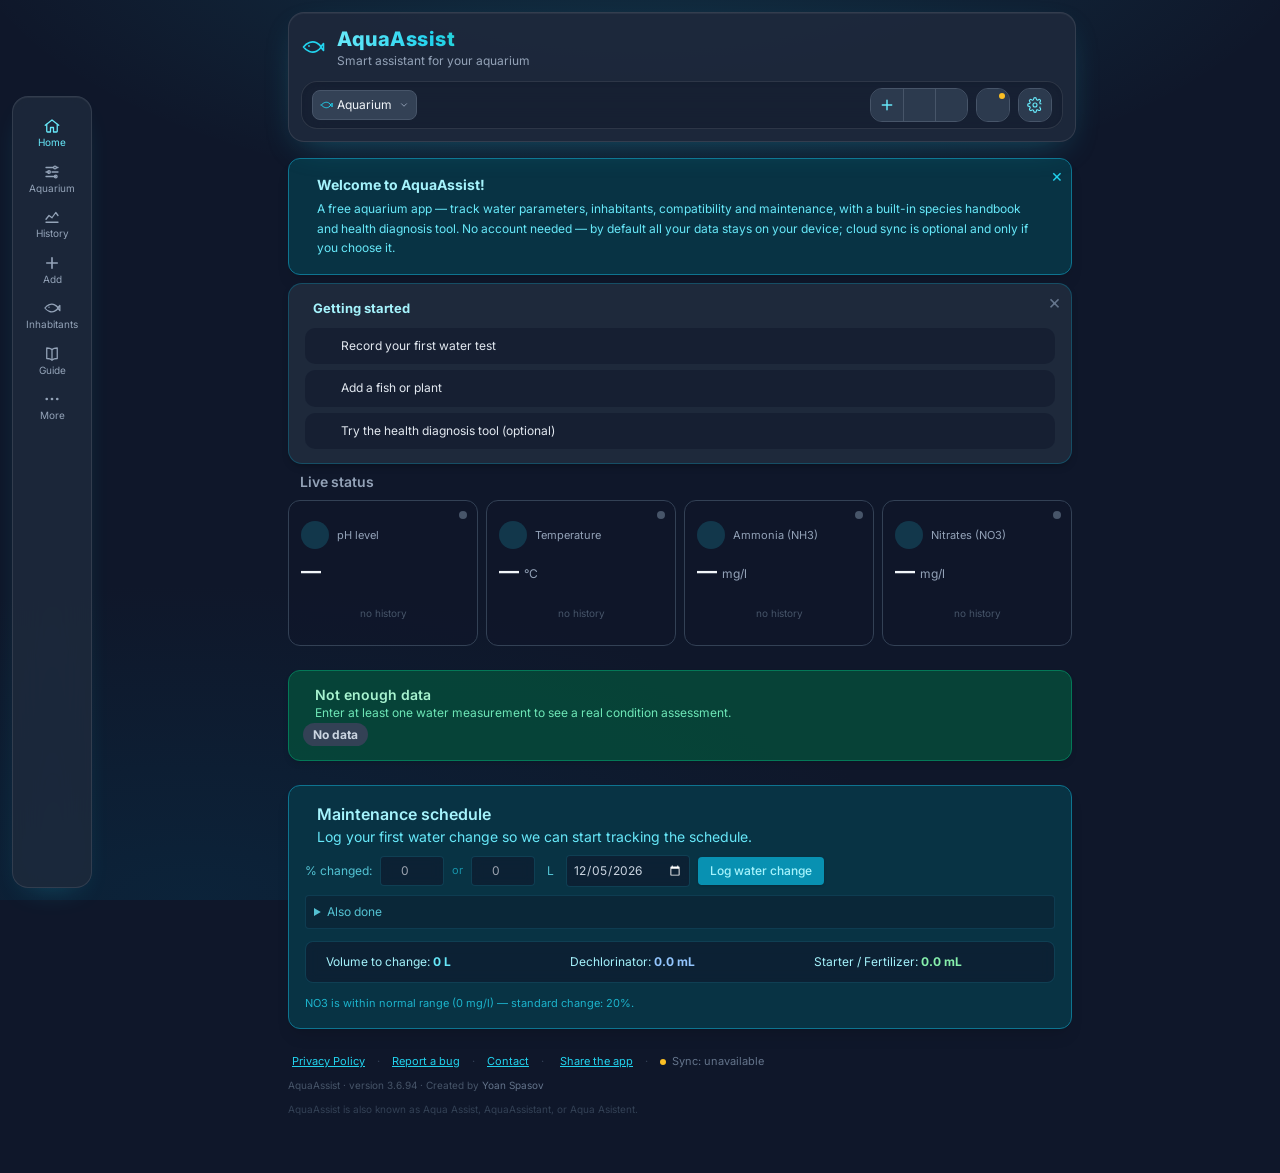
==== commit 217d7fff: "оправяне на цифрана 0" ====
--- a/index.html
+++ b/index.html
@@ -616,9 +616,9 @@
                 </div>
                 <div class="flex items-center flex-wrap gap-2">
                     <label for="waterChangePct" class="text-xs text-cyan-300/80" data-i18n>% сменена:</label>
-                    <input type="number" id="waterChangePct" value="" placeholder="0" min="1" max="100" oninput="waterPctTyped()" class="w-16 bg-slate-900/60 border border-cyan-800/50 rounded p-1.5 text-xs text-center">
+                    <input type="number" id="waterChangePct" value="" placeholder="0" min="1" max="100" oninput="waterPctTyped()" class="num-hint w-16 bg-slate-900/60 border border-cyan-800/50 rounded p-1.5 text-xs text-center">
                     <span class="text-[11px] text-cyan-400/60" data-i18n>или</span>
-                    <label id="waterChangeLitersLabel" for="waterChangeLiters" class="sr-only">Литри сменени</label><input type="number" id="waterChangeLiters" placeholder="0" min="0" step="0.5" oninput="updateFromLitersInput()" class="w-16 bg-slate-900/60 border border-cyan-800/50 rounded p-1.5 text-xs text-center">
+                    <label id="waterChangeLitersLabel" for="waterChangeLiters" class="sr-only">Литри сменени</label><input type="number" id="waterChangeLiters" placeholder="0" min="0" step="0.5" oninput="updateFromLitersInput()" class="num-hint w-16 bg-slate-900/60 border border-cyan-800/50 rounded p-1.5 text-xs text-center">
                     <span id="waterChangeUnitTxt" class="text-xs text-cyan-300/80 px-1">л</span>
                     <input type="date" id="waterChangeDate" title="Дата (ако отчиташ със закъснение)" data-i18n-title aria-label="Дата на смяната" class="bg-slate-900/60 border border-cyan-800/50 rounded p-1.5 text-xs text-slate-300">
                     <button onclick="resetWaterTimer()" class="bg-cyan-600 hover:bg-cyan-500 text-xs px-3 py-1.5 rounded font-medium transition shadow" data-i18n>Отчети сменена вода</button>
@@ -1046,7 +1046,7 @@
                 </div>
                 <div>
                     <label for="expenseAmount" class="block text-slate-400 mb-1" data-i18n>Сума (€):</label>
-                    <input type="number" id="expenseAmount" min="0" step="0.01" class="w-full bg-slate-700 border border-slate-600 rounded-lg p-2">
+                    <input type="number" id="expenseAmount" min="0" step="0.01" placeholder="0" class="num-hint w-full bg-slate-700 border border-slate-600 rounded-lg p-2 text-xs">
                 </div>
                 <button onclick="addExpense()" class="bg-cyan-700 hover:bg-cyan-600 text-white px-3 py-2 rounded-lg font-medium transition" data-i18n>Добави разход</button>
             </div>
@@ -1744,11 +1744,16 @@
 
         let myFishList = [];
         const DAY_MS = 24 * 60 * 60 * 1000;
-        const APP_VERSION = "3.6.93";
+        const APP_VERSION = "3.6.94";
 
         // История на промените - най-новото най-отгоре. Показва се само откъслекът, който потребителят пропуска.
         // items = български текст, items_en = английски превод (показва се според избрания език).
         const CHANGELOG = [
+            { v: "3.6.94", items: [
+                "Полето „Сума“ в бюджета показва бледа нула като подсказка, както полетата за процент и литри при смяна на водата. Всички три използват един общ стил"
+            ], items_en: [
+                "The amount field in the budget shows a faint 0 hint, like the percentage and liters fields in the water change. All three share one style"
+            ] },
             { v: "3.6.93", items: [
                 "Финансовият дневник започва с празна категория „— Избери —“. Разход без категория или без сума не се записва и показва съобщение. Полетата за филтър и за раздел в отчета за бъг също започват с „— Избери —“"
             ], items_en: [
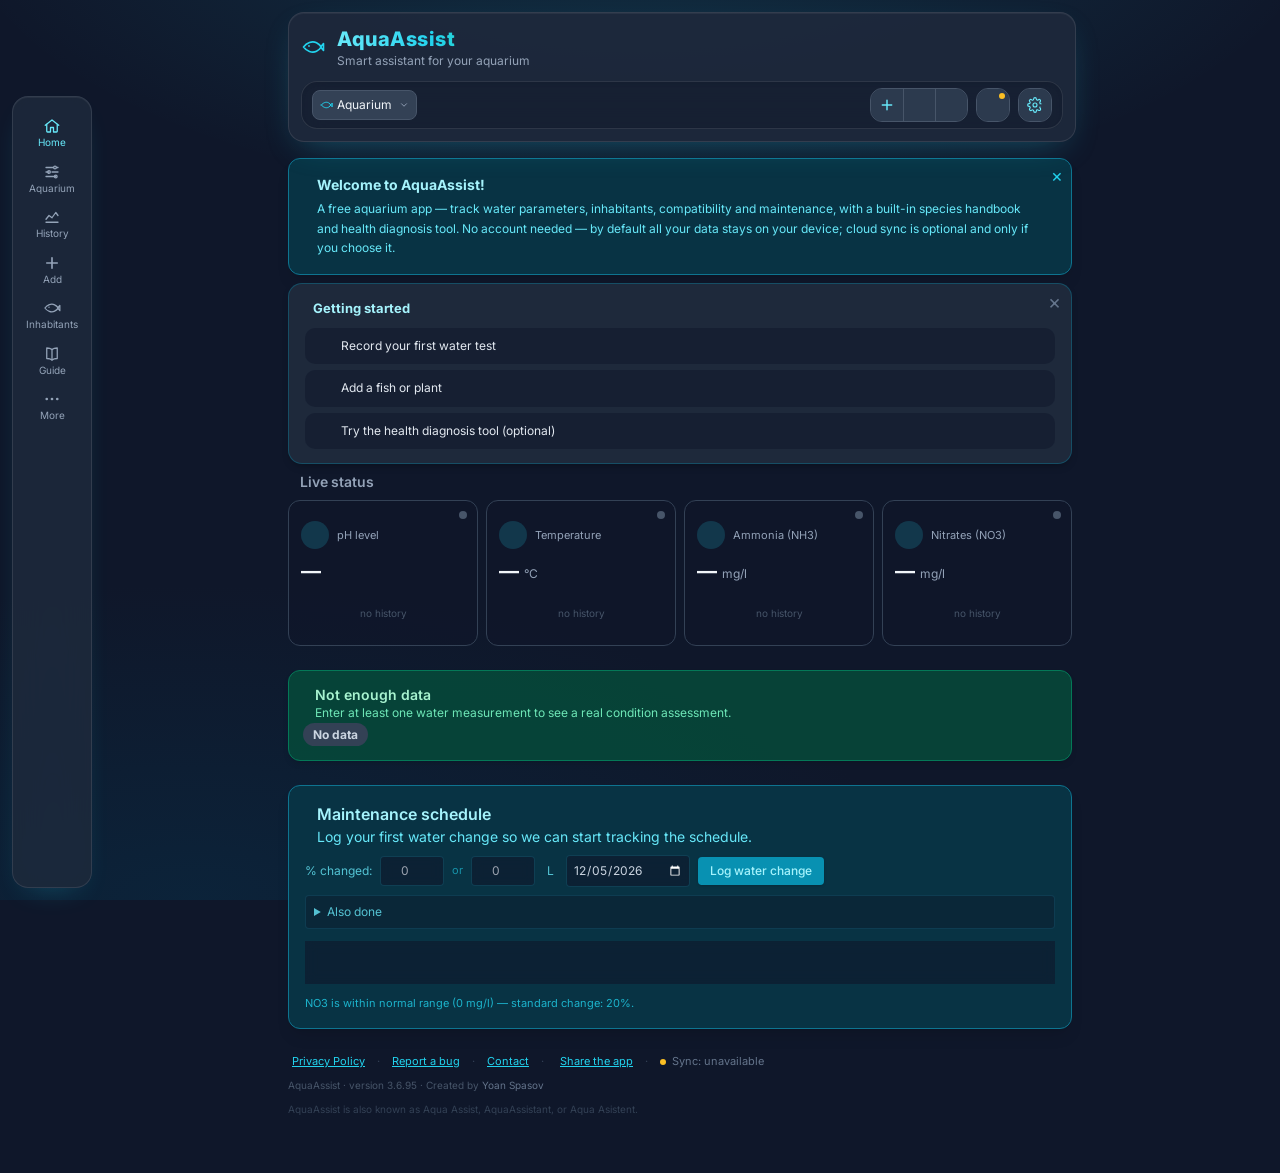
==== commit 775e78cb: "оеднаквяване на цифрите" ====
--- a/index.html
+++ b/index.html
@@ -1093,7 +1093,7 @@
                     </label>
                     <div>
                         <label for="animalCount" class="block text-xs text-slate-400 mb-1" data-i18n>Брой (рибки / охлюви / скариди):</label>
-                        <input type="number" id="animalCount" value="1" min="1" class="w-full bg-slate-700 border border-slate-600 rounded-lg p-2 text-xs focus:outline-none focus:border-cyan-400">
+                        <input type="number" id="animalCount" placeholder="0" min="1" step="1" class="num-hint w-full bg-slate-700 border border-slate-600 rounded-lg p-2 text-xs focus:outline-none focus:border-cyan-400">
                     </div>
                 </div>
 
@@ -1125,7 +1125,7 @@
                     </div>
                     <div>
                         <label for="plantCount" class="block text-xs text-slate-400 mb-1" data-i18n>Количество (корена / стръка):</label>
-                        <input type="number" id="plantCount" value="1" min="1" class="w-full bg-slate-700 border border-slate-600 rounded-lg p-2 text-xs focus:outline-none focus:border-emerald-400">
+                        <input type="number" id="plantCount" placeholder="0" min="1" step="1" class="num-hint w-full bg-slate-700 border border-slate-600 rounded-lg p-2 text-xs focus:outline-none focus:border-emerald-400">
                     </div>
                 </div>
 
@@ -1744,11 +1744,16 @@
 
         let myFishList = [];
         const DAY_MS = 24 * 60 * 60 * 1000;
-        const APP_VERSION = "3.6.94";
+        const APP_VERSION = "3.6.95";
 
         // История на промените - най-новото най-отгоре. Показва се само откъслекът, който потребителят пропуска.
         // items = български текст, items_en = английски превод (показва се според избрания език).
         const CHANGELOG = [
+            { v: "3.6.95", items: [
+                "Полетата „Брой“ и „Количество“ в „Добави“ са празни с бледа подсказка 0. Празен, нулев или отрицателен брой не се добавя — показва се съобщение „Въведи брой, по-голям от 0.“"
+            ], items_en: [
+                "The \"Count\" and \"Quantity\" fields in \"Add\" are empty with a faint 0 hint. An empty, zero or negative count is not added — a message \"Enter a count greater than 0.\" is shown"
+            ] },
             { v: "3.6.94", items: [
                 "Полето „Сума“ в бюджета показва бледа нула като подсказка, както полетата за процент и литри при смяна на водата. Всички три използват един общ стил"
             ], items_en: [
@@ -2422,11 +2427,19 @@
             `;
         }
 
+        // Брой от полето: цяло число от 1 нагоре. Празно, 0, отрицателно или не-число -> съобщение и null.
+        function countFromField(id) {
+            const raw = String(document.getElementById(id).value).trim();
+            const v = Number(raw);
+            if (raw === '' || !Number.isInteger(v) || v < 1) { showToast(tr('Въведи брой, по-голям от 0.'), 'warn'); return null; }
+            return v;
+        }
+
         function addAnimalToAquarium() {
             const idx = document.getElementById('animalSelect').value;
             if (idx === '') return;
-            const count = parseInt(document.getElementById('animalCount').value);
-            if (!(count > 0)) { showToast('Въведи валидно количество.', 'warn'); return; }
+            const count = countFromField('animalCount');
+            if (count === null) return;
 
             const selected = animalsDB[idx];
             const existing = myFishList.find(x => x.name === selected.name);
@@ -2449,8 +2462,8 @@
         function addPlantToAquarium() {
             const idx = document.getElementById('plantSelect').value;
             if (idx === '') return;
-            const count = parseInt(document.getElementById('plantCount').value);
-            if (!(count > 0)) { showToast('Въведи валидно количество.', 'warn'); return; }
+            const count = countFromField('plantCount');
+            if (count === null) return;
 
             const selected = plantsDB[idx];
             const existing = myFishList.find(x => x.name === selected.name);
@@ -2473,7 +2486,10 @@
         function resetAddForm(kind) {
             const isPlant = kind === 'plant';
             document.getElementById(isPlant ? 'plantSelect' : 'animalSelect').value = '';
-            document.getElementById(isPlant ? 'plantCount' : 'animalCount').value = '1';
+            document.getElementById(isPlant ? 'plantCount' : 'animalCount').value = '';
+            // Картата с информация се връща към подсказката
+            if (isPlant) { if (typeof showPlantDetails === 'function') showPlantDetails(); }
+            else if (typeof showAnimalDetails === 'function') showAnimalDetails();
             document.getElementById(isPlant ? 'plantSearch' : 'animalSearch').value = '';
         }
 
@@ -4744,6 +4760,7 @@
             "Добави снимка": "Add photo",
             "Отвори снимката": "Open photo",
             "Въведи валидно количество.": "Enter a valid quantity.",
+            "Въведи брой, по-голям от 0.": "Enter a count greater than 0.",
             "Още не е записано.": "Not logged yet.",
             "Повече от една Бета в аквариум: мъжките са агресивни помежду си.": "More than one Betta in the tank: males are aggressive toward each other.",
             "Температурата": "Temperature",
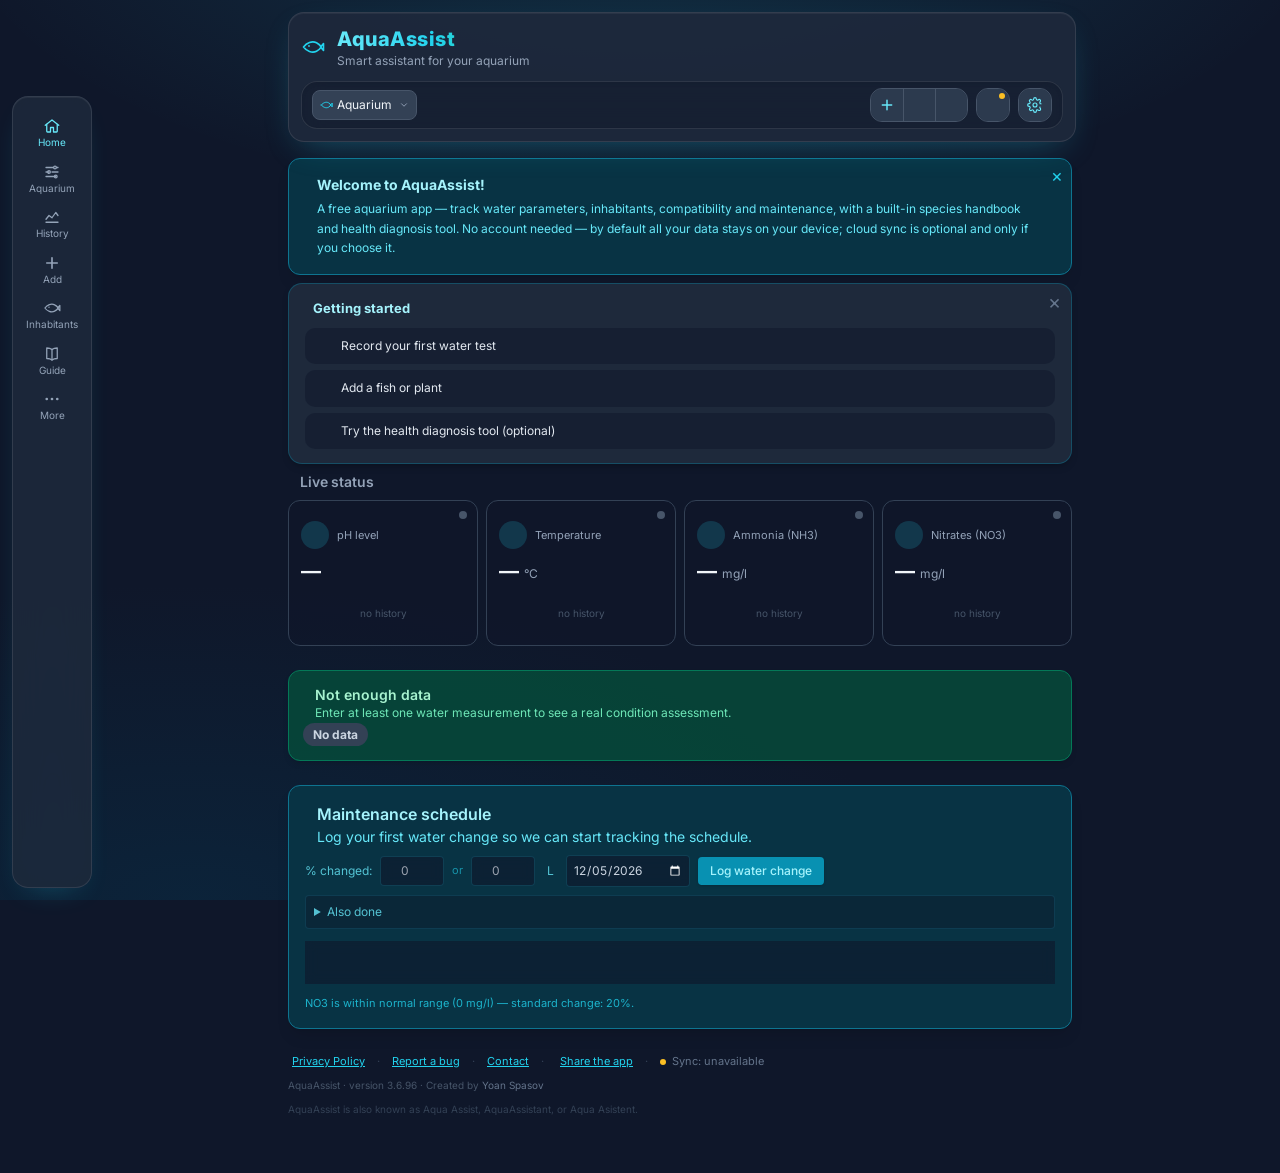
==== commit e37e178c: "Добавяне на Зелена неонова тетра" ====
--- a/index.html
+++ b/index.html
@@ -1416,6 +1416,7 @@
         // СПРАВОЧНИК 1: РИБИ И БЕЗГРЪБНАЧНИ
         const animalsDB = [
             { name: "Неонова тетра (Neon Tetra)", type: "Риба", temp: "22-26°C", ph: "6.0 - 7.0", minLiters: 38, food: "Люспи, микрогранули", compat: "Миролюбива, стадна (мин. 6 бр.)", litersPerFish: 2, aggressive: false },
+            { name: "Зелена неонова тетра (Green Neon Tetra)", type: "Риба", temp: "23-28°C", ph: "5.0 - 7.5", minLiters: 40, food: "Люспи, микрогранули, замразена и жива дребна храна", compat: "Миролюбива, стадна (мин. 6-8 бр.), по-дребна от неоновата", litersPerFish: 2, aggressive: false },
             { name: "Кардинал тетра (Cardinal Tetra)", type: "Риба", temp: "23-28°C", ph: "5.5 - 7.0", minLiters: 40, food: "Люспи, замразена храна", compat: "Миролюбива, стадна", litersPerFish: 2.5, aggressive: false },
             { name: "Родостомус (Rummy-Nose Tetra)", type: "Риба", temp: "24-28°C", ph: "6.0 - 7.0", minLiters: 75, food: "Суха и жива храна", compat: "Отличен стаден пасаж", litersPerFish: 3, aggressive: false },
             { name: "Медна тетра (Ember Tetra)", type: "Риба", temp: "22-28°C", ph: "6.0 - 7.2", minLiters: 38, food: "Микропелети, люспи", compat: "Много мирна, идеална за нано", litersPerFish: 1.5, aggressive: false },
@@ -1744,11 +1745,16 @@
 
         let myFishList = [];
         const DAY_MS = 24 * 60 * 60 * 1000;
-        const APP_VERSION = "3.6.95";
+        const APP_VERSION = "3.6.96";
 
         // История на промените - най-новото най-отгоре. Показва се само откъслекът, който потребителят пропуска.
         // items = български текст, items_en = английски превод (показва се според избрания език).
         const CHANGELOG = [
+            { v: "3.6.96", items: [
+                "Ново: „Зелена неонова тетра“ в енциклопедията и в списъка с обитатели (23–28 °C, pH 5.0–7.5, мин. 40 л)"
+            ], items_en: [
+                "New: \"Green Neon Tetra\" in the encyclopedia and the inhabitants list (23–28 °C, pH 5.0–7.5, min. 40 L)"
+            ] },
             { v: "3.6.95", items: [
                 "Полетата „Брой“ и „Количество“ в „Добави“ са празни с бледа подсказка 0. Празен, нулев или отрицателен брой не се добавя — показва се съобщение „Въведи брой, по-голям от 0.“"
             ], items_en: [
@@ -5447,6 +5453,9 @@
             "Мирно дънно рибе": "Peaceful bottom-dwelling fish",
             "Миролюбива, стадна": "Peaceful, schooling",
             "Миролюбива, стадна (мин. 6 бр.)": "Peaceful, schooling (min. 6 pcs.)",
+            "Зелена неонова тетра (Green Neon Tetra)": "Green Neon Tetra",
+            "Люспи, микрогранули, замразена и жива дребна храна": "Flakes, micro-pellets, frozen and live small food",
+            "Миролюбива, стадна (мин. 6-8 бр.), по-дребна от неоновата": "Peaceful, schooling (min. 6-8 pcs.), smaller than the neon tetra",
             "Много бърза, мирна": "Very fast, peaceful",
             "Много бързорастящо, усвоява NO3": "Very fast-growing, absorbs NO3",
             "Много издръжливо сомче": "Very hardy catfish",
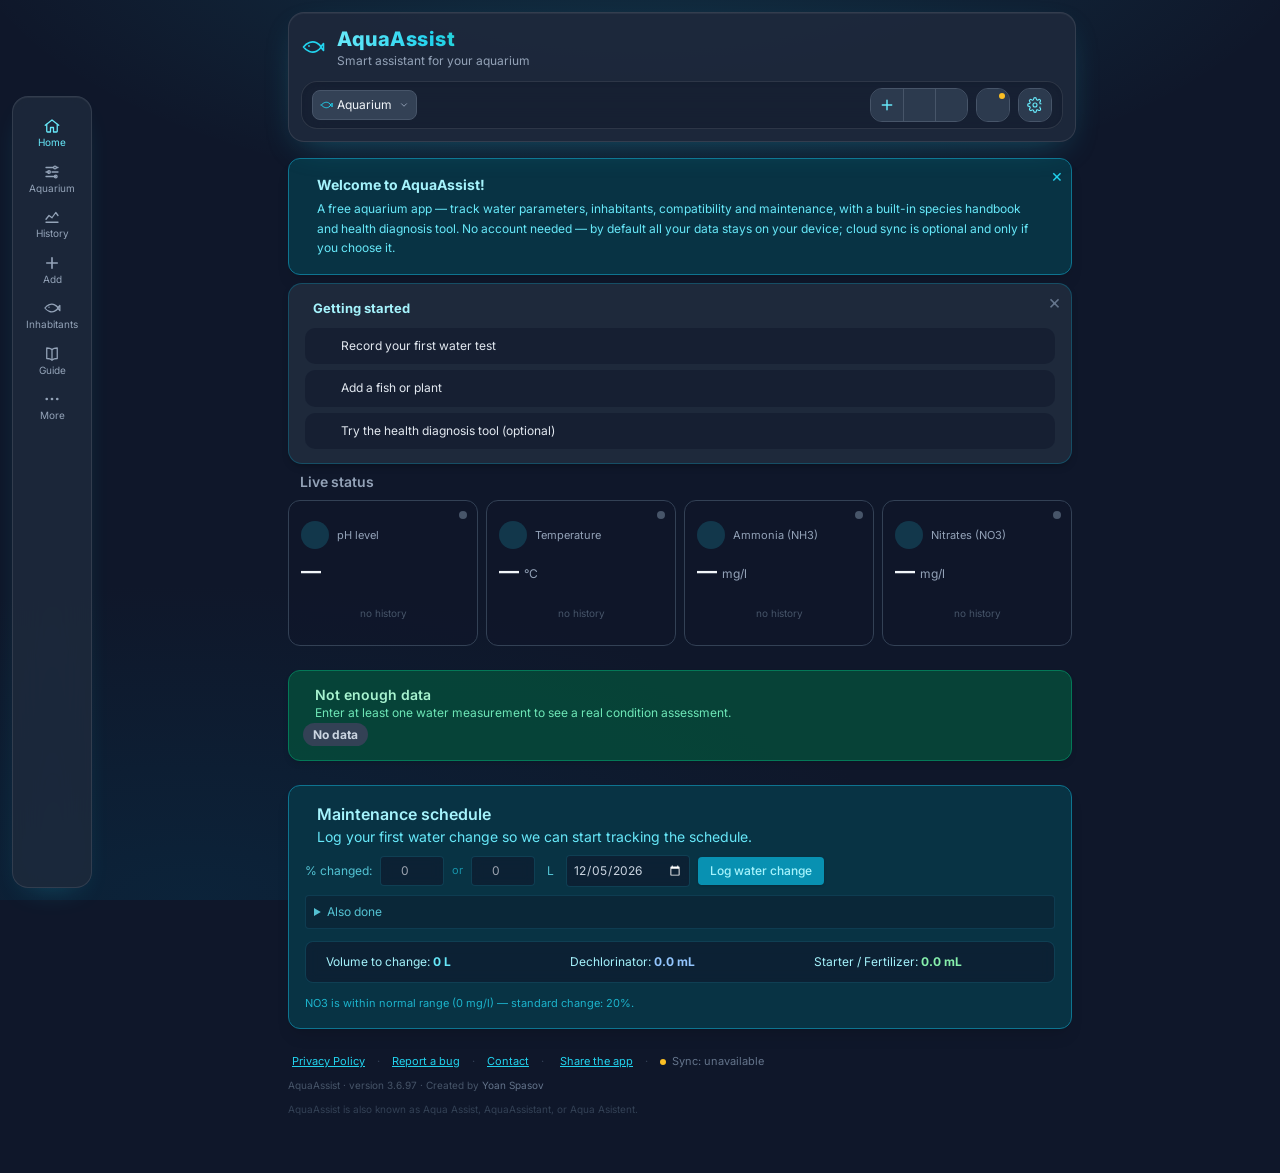
==== commit 69a90211: "Подравяване на стойностите" ====
--- a/index.html
+++ b/index.html
@@ -784,51 +784,51 @@
                 </button>
             </div>
 
-            <div class="grid grid-cols-2 md:grid-cols-4 gap-4 text-center">
-                <div class="bg-slate-700/50 p-3 rounded-xl border border-slate-600">
-                    <span class="text-xs text-slate-400" data-i18n>Температура</span> <i class="fa-solid fa-circle-info text-slate-500 cursor-help paramInfoIcon" tabindex="0" title="Температура на водата. Оптимално: 24–26 °C" data-i18n-title data-info="Температура на водата. Оптимално: 24–26 °C"></i>
-                    <p class="text-xl font-bold text-cyan-300 mt-1"><span id="valTemp" class="paramVal" inputmode="decimal">—</span> <span id="tempSym">°C</span> <span id="trendTemp" class="paramTrend text-xs font-semibold"></span></p>
+            <div class="grid grid-cols-2 md:grid-cols-4 gap-4 text-center param-grid">
+                <div class="bg-slate-700/50 p-3 rounded-xl border border-slate-600 param-card">
+                    <div class="param-title"><span class="text-xs text-slate-400" data-i18n>Температура</span> <i class="fa-solid fa-circle-info text-slate-500 cursor-help paramInfoIcon" tabindex="0" title="Температура на водата. Оптимално: 24–26 °C" data-i18n-title data-info="Температура на водата. Оптимално: 24–26 °C"></i></div>
+                    <p class="text-xl font-bold text-cyan-300 mt-1 param-value"><span id="valTemp" class="paramVal" inputmode="decimal">—</span> <span id="tempSym">°C</span> <span id="trendTemp" class="paramTrend text-xs font-semibold"></span></p>
                 </div>
-                <div class="bg-slate-700/50 p-3 rounded-xl border border-slate-600">
-                    <span class="text-xs text-slate-400" data-i18n>pH ниво</span> <i class="fa-solid fa-circle-info text-slate-500 cursor-help paramInfoIcon" tabindex="0" title="pH — киселинност на водата. Оптимално: 6.5 – 7.5" data-i18n-title data-info="pH — киселинност на водата. Оптимално: 6.5 – 7.5"></i>
-                    <p class="text-xl font-bold text-green-300 mt-1"><span id="valPH" class="paramVal" inputmode="decimal">—</span> <span class="text-xs font-normal text-slate-400">pH</span> <span id="trendPH" class="paramTrend text-xs font-semibold"></span></p>
+                <div class="bg-slate-700/50 p-3 rounded-xl border border-slate-600 param-card">
+                    <div class="param-title"><span class="text-xs text-slate-400" data-i18n>pH ниво</span> <i class="fa-solid fa-circle-info text-slate-500 cursor-help paramInfoIcon" tabindex="0" title="pH — киселинност на водата. Оптимално: 6.5 – 7.5" data-i18n-title data-info="pH — киселинност на водата. Оптимално: 6.5 – 7.5"></i></div>
+                    <p class="text-xl font-bold text-green-300 mt-1 param-value"><span id="valPH" class="paramVal" inputmode="decimal">—</span> <span class="text-xs font-normal text-slate-400">pH</span> <span id="trendPH" class="paramTrend text-xs font-semibold"></span></p>
                 </div>
-                <div class="bg-slate-700/50 p-3 rounded-xl border border-slate-600">
-                    <span class="text-xs text-slate-400" data-i18n>Амоняк (NH3)</span> <i class="fa-solid fa-circle-info text-slate-500 cursor-help paramInfoIcon" tabindex="0" title="NH3/NH4 — токсичен отпадък от рибите. Оптимално: 0 mg/l" data-i18n-title data-info="NH3/NH4 — токсичен отпадък от рибите. Оптимално: 0 mg/l"></i>
-                    <p class="text-xl font-bold text-emerald-300 mt-1"><span id="valNH3" class="paramVal" inputmode="decimal">—</span> <span class="conc-unit">mg/l</span> <span id="trendNH3" class="paramTrend text-xs font-semibold"></span></p>
+                <div class="bg-slate-700/50 p-3 rounded-xl border border-slate-600 param-card">
+                    <div class="param-title"><span class="text-xs text-slate-400" data-i18n>Амоняк (NH3)</span> <i class="fa-solid fa-circle-info text-slate-500 cursor-help paramInfoIcon" tabindex="0" title="NH3/NH4 — токсичен отпадък от рибите. Оптимално: 0 mg/l" data-i18n-title data-info="NH3/NH4 — токсичен отпадък от рибите. Оптимално: 0 mg/l"></i></div>
+                    <p class="text-xl font-bold text-emerald-300 mt-1 param-value"><span id="valNH3" class="paramVal" inputmode="decimal">—</span> <span class="conc-unit">mg/l</span> <span id="trendNH3" class="paramTrend text-xs font-semibold"></span></p>
                 </div>
-                <div class="bg-slate-700/50 p-3 rounded-xl border border-slate-600">
-                    <span class="text-xs text-slate-400" data-i18n>Нитрити (NO2)</span> <i class="fa-solid fa-circle-info text-slate-500 cursor-help paramInfoIcon" tabindex="0" title="NO2 — междинен токсичен продукт от азотния цикъл. Оптимално: 0 mg/l" data-i18n-title data-info="NO2 — междинен токсичен продукт от азотния цикъл. Оптимално: 0 mg/l"></i>
-                    <p class="text-xl font-bold text-red-300 mt-1"><span id="valNO2" class="paramVal" inputmode="decimal">—</span> <span class="conc-unit">mg/l</span> <span id="trendNO2" class="paramTrend text-xs font-semibold"></span></p>
+                <div class="bg-slate-700/50 p-3 rounded-xl border border-slate-600 param-card">
+                    <div class="param-title"><span class="text-xs text-slate-400" data-i18n>Нитрити (NO2)</span> <i class="fa-solid fa-circle-info text-slate-500 cursor-help paramInfoIcon" tabindex="0" title="NO2 — междинен токсичен продукт от азотния цикъл. Оптимално: 0 mg/l" data-i18n-title data-info="NO2 — междинен токсичен продукт от азотния цикъл. Оптимално: 0 mg/l"></i></div>
+                    <p class="text-xl font-bold text-red-300 mt-1 param-value"><span id="valNO2" class="paramVal" inputmode="decimal">—</span> <span class="conc-unit">mg/l</span> <span id="trendNO2" class="paramTrend text-xs font-semibold"></span></p>
                 </div>
-                <div class="bg-slate-700/50 p-3 rounded-xl border border-slate-600">
-                    <span class="text-xs text-slate-400" data-i18n>Нитрати (NO3)</span> <i class="fa-solid fa-circle-info text-slate-500 cursor-help paramInfoIcon" tabindex="0" title="NO3 — краен продукт от азотния цикъл. Оптимално: 10–25 mg/l" data-i18n-title data-info="NO3 — краен продукт от азотния цикъл. Оптимално: 10–25 mg/l"></i>
-                    <p class="text-xl font-bold text-yellow-300 mt-1"><span id="valNO3" class="paramVal" inputmode="decimal">—</span> <span class="conc-unit">mg/l</span> <span id="trendNO3" class="paramTrend text-xs font-semibold"></span></p>
+                <div class="bg-slate-700/50 p-3 rounded-xl border border-slate-600 param-card">
+                    <div class="param-title"><span class="text-xs text-slate-400" data-i18n>Нитрати (NO3)</span> <i class="fa-solid fa-circle-info text-slate-500 cursor-help paramInfoIcon" tabindex="0" title="NO3 — краен продукт от азотния цикъл. Оптимално: 10–25 mg/l" data-i18n-title data-info="NO3 — краен продукт от азотния цикъл. Оптимално: 10–25 mg/l"></i></div>
+                    <p class="text-xl font-bold text-yellow-300 mt-1 param-value"><span id="valNO3" class="paramVal" inputmode="decimal">—</span> <span class="conc-unit">mg/l</span> <span id="trendNO3" class="paramTrend text-xs font-semibold"></span></p>
                 </div>
-                <div class="bg-slate-700/50 p-3 rounded-xl border border-slate-600">
-                    <span class="text-xs text-slate-400" data-i18n>Обща твърдост (GH)</span> <i class="fa-solid fa-circle-info text-slate-500 cursor-help paramInfoIcon" tabindex="0" title="GH — обща твърдост на водата. Ориентировъчно оптимално: 4–12 dGH" data-i18n-title data-info="GH — обща твърдост на водата. Ориентировъчно оптимално: 4–12 dGH"></i>
-                    <p class="text-xl font-bold text-blue-300 mt-1"><span id="valGH" class="paramVal" inputmode="decimal">—</span> dGH <span id="trendGH" class="paramTrend text-xs font-semibold"></span></p>
+                <div class="bg-slate-700/50 p-3 rounded-xl border border-slate-600 param-card">
+                    <div class="param-title"><span class="text-xs text-slate-400" data-i18n>Обща твърдост (GH)</span> <i class="fa-solid fa-circle-info text-slate-500 cursor-help paramInfoIcon" tabindex="0" title="GH — обща твърдост на водата. Ориентировъчно оптимално: 4–12 dGH" data-i18n-title data-info="GH — обща твърдост на водата. Ориентировъчно оптимално: 4–12 dGH"></i></div>
+                    <p class="text-xl font-bold text-blue-300 mt-1 param-value"><span id="valGH" class="paramVal" inputmode="decimal">—</span> dGH <span id="trendGH" class="paramTrend text-xs font-semibold"></span></p>
                 </div>
-                <div class="bg-slate-700/50 p-3 rounded-xl border border-slate-600">
-                    <span class="text-xs text-slate-400" data-i18n>Карбонатна твърдост (KH)</span> <i class="fa-solid fa-circle-info text-slate-500 cursor-help paramInfoIcon" tabindex="0" title="KH — карбонатна твърдост, буферира pH. Ориентировъчно оптимално: 3–8 dKH" data-i18n-title data-info="KH — карбонатна твърдост, буферира pH. Ориентировъчно оптимално: 3–8 dKH"></i>
-                    <p class="text-xl font-bold text-indigo-300 mt-1"><span id="valKH" class="paramVal" inputmode="decimal">—</span> dKH <span id="trendKH" class="paramTrend text-xs font-semibold"></span></p>
+                <div class="bg-slate-700/50 p-3 rounded-xl border border-slate-600 param-card">
+                    <div class="param-title"><span class="text-xs text-slate-400" data-i18n>Карбонатна твърдост (KH)</span> <i class="fa-solid fa-circle-info text-slate-500 cursor-help paramInfoIcon" tabindex="0" title="KH — карбонатна твърдост, буферира pH. Ориентировъчно оптимално: 3–8 dKH" data-i18n-title data-info="KH — карбонатна твърдост, буферира pH. Ориентировъчно оптимално: 3–8 dKH"></i></div>
+                    <p class="text-xl font-bold text-indigo-300 mt-1 param-value"><span id="valKH" class="paramVal" inputmode="decimal">—</span> dKH <span id="trendKH" class="paramTrend text-xs font-semibold"></span></p>
                 </div>
-                <div class="bg-slate-700/50 p-3 rounded-xl border border-slate-600">
-                    <span class="text-xs text-slate-400" data-i18n>Хлор (Cl2)</span> <i class="fa-solid fa-circle-info text-slate-500 cursor-help paramInfoIcon" tabindex="0" title="Cl2 — хлор от чешмяната вода, токсичен за рибите. Оптимално: 0 mg/l (неутрализирай с антихлор)" data-i18n-title data-info="Cl2 — хлор от чешмяната вода, токсичен за рибите. Оптимално: 0 mg/l (неутрализирай с антихлор)"></i>
-                    <p class="text-xl font-bold text-teal-300 mt-1"><span id="valCl2" class="paramVal" inputmode="decimal">—</span> <span class="conc-unit">mg/l</span> <span id="trendCl2" class="paramTrend text-xs font-semibold"></span></p>
+                <div class="bg-slate-700/50 p-3 rounded-xl border border-slate-600 param-card">
+                    <div class="param-title"><span class="text-xs text-slate-400" data-i18n>Хлор (Cl2)</span> <i class="fa-solid fa-circle-info text-slate-500 cursor-help paramInfoIcon" tabindex="0" title="Cl2 — хлор от чешмяната вода, токсичен за рибите. Оптимално: 0 mg/l (неутрализирай с антихлор)" data-i18n-title data-info="Cl2 — хлор от чешмяната вода, токсичен за рибите. Оптимално: 0 mg/l (неутрализирай с антихлор)"></i></div>
+                    <p class="text-xl font-bold text-teal-300 mt-1 param-value"><span id="valCl2" class="paramVal" inputmode="decimal">—</span> <span class="conc-unit">mg/l</span> <span id="trendCl2" class="paramTrend text-xs font-semibold"></span></p>
                 </div>
             </div>
 
             <!-- CO2 калкулатор по pH/KH (т.3.6.38) — само за показване, изчислява се
                  автоматично от вече въведените pH и KH, не изисква отделно поле. -->
-            <div id="co2Box" class="hidden bg-slate-900/60 border border-slate-700 rounded-xl p-3 flex items-center justify-between gap-3">
+            <div id="co2Box" class="hidden bg-slate-900/60 border border-slate-700 rounded-xl p-3 flex flex-wrap items-center justify-between gap-3">
                 <div>
                     <p class="text-xs text-slate-400"><i class="fa-solid fa-wind mr-1.5 text-cyan-400"></i><span data-i18n>Разтворен CO2 (по pH/KH)</span></p>
                     <p class="text-[11px] text-slate-500 mt-0.5" data-i18n>Ориентировъчна стойност, не замества директно измерване.</p>
                 </div>
                 <div class="text-right shrink-0">
-                    <p class="text-xl font-bold mt-1"><span id="valCO2">—</span> <span class="text-xs font-normal text-slate-400 conc-unit">mg/l</span></p>
-                    <span id="co2Badge" class="text-[11px] px-2 py-0.5 rounded-full font-semibold"></span>
+                    <p class="text-xl font-bold mt-1 param-value"><span id="valCO2">—</span> <span class="text-xs font-normal text-slate-400 conc-unit">mg/l</span></p>
+                    <div class="whitespace-nowrap"><span id="co2Badge" class="text-[11px] px-2 py-0.5 rounded-full font-semibold"></span></div>
                 </div>
             </div>
         </section>
@@ -1745,11 +1745,16 @@
 
         let myFishList = [];
         const DAY_MS = 24 * 60 * 60 * 1000;
-        const APP_VERSION = "3.6.96";
+        const APP_VERSION = "3.6.97";
 
         // История на промените - най-новото най-отгоре. Показва се само откъслекът, който потребителят пропуска.
         // items = български текст, items_en = английски превод (показва се според избрания език).
         const CHANGELOG = [
+            { v: "3.6.97", items: [
+                "Картите с параметрите на водата са подравнени: еднаква височина в ред, заглавията на до 2 реда с иконата до текста, стойностите и статусите на едно място. CO2 картата не чупи значката"
+            ], items_en: [
+                "The water parameter cards are aligned: equal height per row, titles up to 2 lines with the icon next to the text, values and statuses in the same place. The CO2 card no longer breaks its badge"
+            ] },
             { v: "3.6.96", items: [
                 "Ново: „Зелена неонова тетра“ в енциклопедията и в списъка с обитатели (23–28 °C, pH 5.0–7.5, мин. 40 л)"
             ], items_en: [
@@ -2929,7 +2934,7 @@
                 } else dangerParams.delete(id);
                 // Иконка и текст под стойността (не само цвят)
                 let line = card.querySelector('.paramStatusLine');
-                if (!line) { line = document.createElement('p'); line.className = 'paramStatusLine text-xs font-semibold mt-1 flex items-center gap-1'; card.appendChild(line); }
+                if (!line) { line = document.createElement('p'); line.className = 'paramStatusLine param-status text-xs font-semibold flex items-center justify-center gap-1'; card.appendChild(line); }
                 line.innerHTML = ui ? `<i class="fa-solid ${ui.icon} ${ui.color}"></i><span class="${ui.color}">${tr(ui.text)}</span>` : '';
             });
             renderMiniStatus();
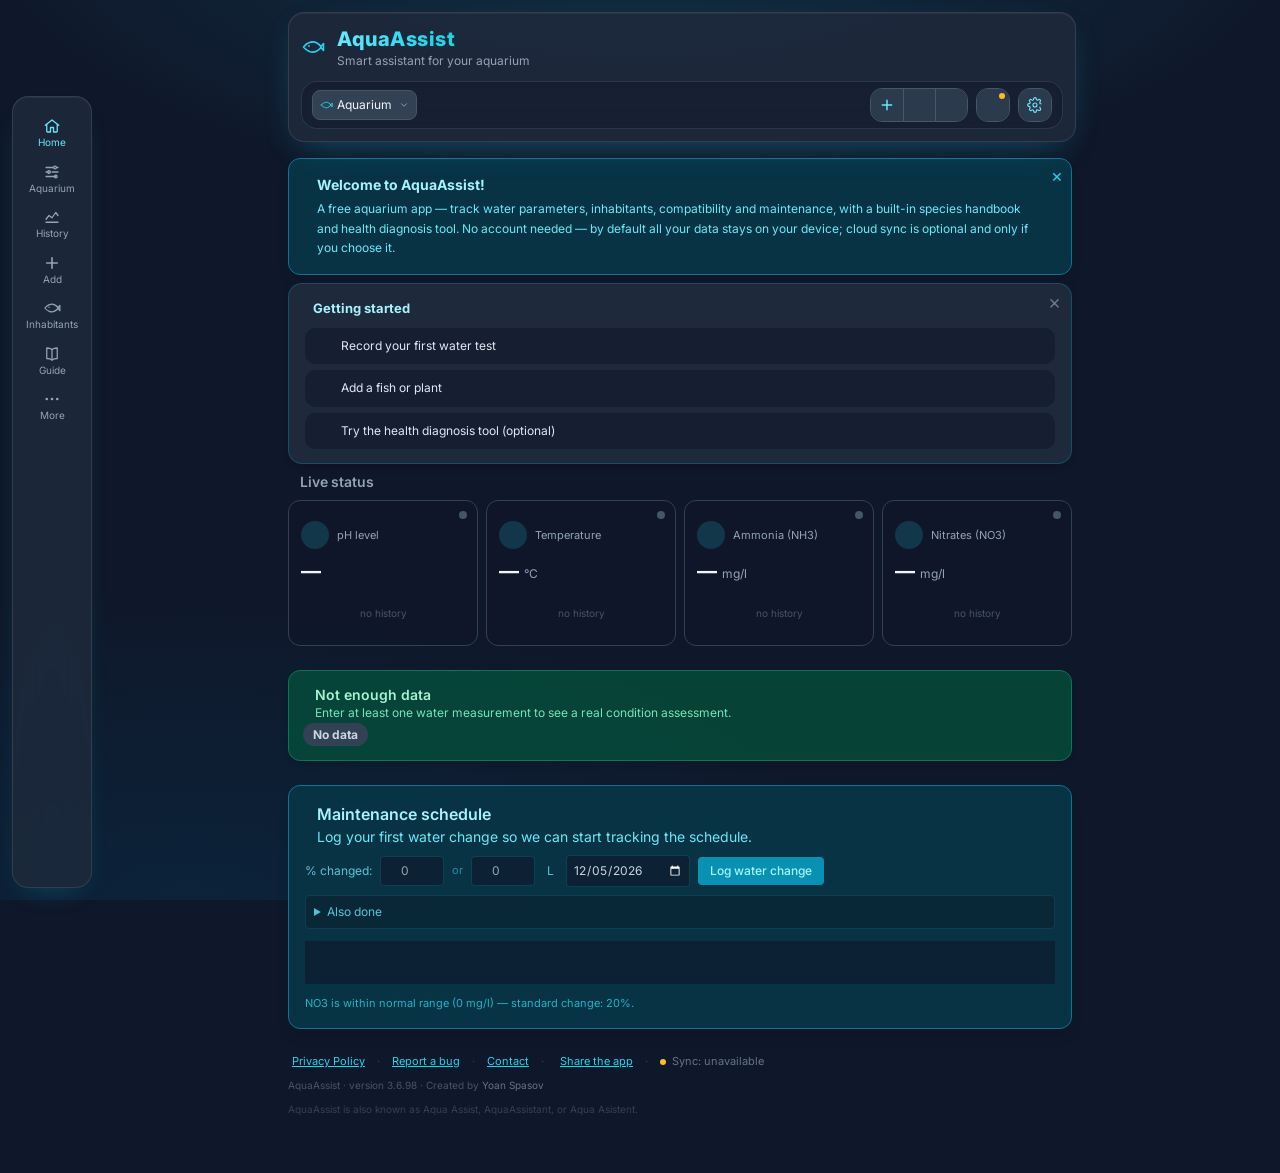
==== commit a15060dc: "Подравняване на текст" ====
--- a/index.html
+++ b/index.html
@@ -687,9 +687,9 @@
 
         <!-- 3. Конфигурация на аквариума -->
         <section id="secConfig" data-tab="aquarium" class="tab-panel bg-slate-800 p-5 rounded-2xl border border-slate-700 shadow-md space-y-4">
-            <h2 class="text-lg font-semibold flex items-center justify-between">
-                <span class="flex items-center"><i class="fa-solid fa-sliders mr-2 text-cyan-400"></i> <span data-i18n>Конфигурация на аквариума</span></span>
-                <span id="stockingBadge" class="text-xs bg-slate-700 px-2.5 py-1 rounded-full text-slate-300">Капацитет: 0%</span>
+            <h2 class="text-lg font-semibold card-head">
+                <span class="card-title flex items-center"><i class="fa-solid fa-sliders mr-2 text-cyan-400"></i> <span data-i18n>Конфигурация на аквариума</span></span>
+                <span id="stockingBadge" class="card-badge text-xs bg-slate-700 px-2.5 py-1 rounded-full text-slate-300">Капацитет: 0%</span>
             </h2>
 
             <!-- Снимка на аквариума (т.5) — пази се само локално в IndexedDB, не се синхронизира между устройства -->
@@ -777,9 +777,9 @@
 
         <!-- 4. Параметри на водата -->
         <section id="secParams" data-tab="aquarium" class="tab-panel bg-slate-800 p-5 rounded-2xl border border-slate-700 shadow-md space-y-4">
-            <div class="flex justify-between items-center">
-                <h2 class="text-lg font-semibold flex items-center"><i class="fa-solid fa-flask mr-2 text-cyan-400"></i> <span data-i18n>Параметри на водата</span></h2>
-                <button id="paramEditBtn" onclick="toggleParamEdit()" class="text-xs bg-slate-700 hover:bg-slate-600 px-2.5 py-1 rounded border border-slate-600 text-cyan-300 transition">
+            <div class="card-head">
+                <h2 class="text-lg font-semibold flex items-center card-title"><i class="fa-solid fa-flask mr-2 text-cyan-400"></i> <span data-i18n>Параметри на водата</span></h2>
+                <button id="paramEditBtn" onclick="toggleParamEdit()" class="card-badge text-xs bg-slate-700 hover:bg-slate-600 px-2.5 py-1 rounded border border-slate-600 text-cyan-300 transition">
                     <i id="paramEditBtnIcon" class="fa-solid fa-pen mr-1"></i> <span id="paramEditBtnLabel" data-i18n>Редактирай</span>
                 </button>
             </div>
@@ -835,9 +835,9 @@
 
         <!-- История на параметрите -->
         <section id="secHistory" data-tab="history" class="tab-panel bg-slate-800 p-5 rounded-2xl border border-slate-700 shadow-md space-y-4">
-            <div class="flex justify-between items-center">
-                <h2 class="text-lg font-semibold flex items-center"><i class="fa-solid fa-chart-line mr-2 text-cyan-400"></i> <span data-i18n>История на параметрите</span></h2>
-                <button onclick="clearHistory()" class="text-xs bg-slate-700 hover:bg-slate-600 px-2.5 py-1 rounded border border-slate-600 text-slate-300 transition"><i class="fa-solid fa-broom mr-1"></i> <span data-i18n>Изчисти</span></button>
+            <div class="card-head">
+                <h2 class="text-lg font-semibold flex items-center card-title"><i class="fa-solid fa-chart-line mr-2 text-cyan-400"></i> <span data-i18n>История на параметрите</span></h2>
+                <button onclick="clearHistory()" class="card-badge text-xs bg-slate-700 hover:bg-slate-600 px-2.5 py-1 rounded border border-slate-600 text-slate-300 transition"><i class="fa-solid fa-broom mr-1"></i> <span data-i18n>Изчисти</span></button>
             </div>
             <div id="historyRange" class="flex flex-wrap items-center gap-1.5"></div>
             <div id="historyCharts" class="grid grid-cols-1 md:grid-cols-2 gap-4"></div>
@@ -845,10 +845,10 @@
 
         <!-- Дневник на смените на водата -->
         <section id="secWaterLog" data-tab="history" class="tab-panel bg-slate-800 p-5 rounded-2xl border border-slate-700 shadow-md space-y-3">
-            <div class="flex justify-between items-center">
-                <h2 class="text-lg font-semibold flex items-center"><i class="fa-solid fa-clock-rotate-left mr-2 text-cyan-400"></i> <span data-i18n>Дневник на смените на водата</span></h2>
+            <div class="card-head">
+                <h2 class="text-lg font-semibold flex items-center card-title"><i class="fa-solid fa-clock-rotate-left mr-2 text-cyan-400"></i> <span data-i18n>Дневник на смените на водата</span></h2>
                 <!-- Управлява режим на изтриване за ДВАТА дневника по-долу (вода + обитатели) наведнъж -->
-                <button onclick="toggleLogDeleteMode()" id="logDeleteToggleBtn" class="text-xs bg-slate-700 hover:bg-slate-600 px-2.5 py-1 rounded border border-slate-600 text-red-300 transition"><i class="fa-solid fa-list-check mr-1"></i> <span data-i18n>Изтрий записи</span></button>
+                <button onclick="toggleLogDeleteMode()" id="logDeleteToggleBtn" class="card-badge text-xs bg-slate-700 hover:bg-slate-600 px-2.5 py-1 rounded border border-slate-600 text-red-300 transition"><i class="fa-solid fa-list-check mr-1"></i> <span data-i18n>Изтрий записи</span></button>
             </div>
             <div id="waterChangeLogList" class="space-y-2 max-h-64 overflow-y-auto"></div>
         </section>
@@ -856,10 +856,10 @@
 
         <!-- Дневник на обитателите (кога какво е добавено/премахнато) -->
         <section id="secInhabitantLog" data-tab="history" class="tab-panel bg-slate-800 p-5 rounded-2xl border border-slate-700 shadow-md space-y-3">
-            <div class="flex justify-between items-center">
-                <h2 class="text-lg font-semibold flex items-center"><i class="fa-solid fa-fish mr-2 text-cyan-400"></i> <span data-i18n>Дневник на обитателите</span></h2>
+            <div class="card-head">
+                <h2 class="text-lg font-semibold flex items-center card-title"><i class="fa-solid fa-fish mr-2 text-cyan-400"></i> <span data-i18n>Дневник на обитателите</span></h2>
                 <!-- Същият споделен режим на изтриване като бутона в Дневника на водата по-горе -->
-                <button onclick="toggleLogDeleteMode()" id="logDeleteToggleBtn2" class="text-xs bg-slate-700 hover:bg-slate-600 px-2.5 py-1 rounded border border-slate-600 text-red-300 transition"><i class="fa-solid fa-list-check mr-1"></i> <span data-i18n>Изтрий записи</span></button>
+                <button onclick="toggleLogDeleteMode()" id="logDeleteToggleBtn2" class="card-badge text-xs bg-slate-700 hover:bg-slate-600 px-2.5 py-1 rounded border border-slate-600 text-red-300 transition"><i class="fa-solid fa-list-check mr-1"></i> <span data-i18n>Изтрий записи</span></button>
             </div>
             <div id="inhabitantLogList" class="space-y-2 max-h-64 overflow-y-auto"></div>
 
@@ -894,9 +894,9 @@
 
         <!-- Графици и напомняния -->
         <section id="secReminders" data-tab="history" class="tab-panel bg-slate-800 p-5 rounded-2xl border border-slate-700 shadow-md space-y-3">
-            <div class="flex justify-between items-center gap-2">
-                <h2 class="text-lg font-semibold flex items-center"><i class="fa-solid fa-bell-concierge mr-2 text-cyan-400"></i> <span data-i18n>Графици и напомняния</span></h2>
-                <span id="remOverdue" class="text-xs px-2.5 py-1 rounded-full bg-slate-700 text-slate-300">—</span>
+            <div class="card-head">
+                <h2 class="text-lg font-semibold flex items-center card-title"><i class="fa-solid fa-bell-concierge mr-2 text-cyan-400"></i> <span data-i18n>Графици и напомняния</span></h2>
+                <span id="remOverdue" class="card-badge text-xs px-2.5 py-1 rounded-full bg-slate-700 text-slate-300">—</span>
             </div>
             <div id="remList" class="space-y-2"></div>
             <p class="text-[11px] text-slate-500"><span data-i18n>Интервалът е в дни. Статусът се смята от последния потвърден запис в „Рутинна поддръжка“ и „Дневник на смените на водата“.</span></p>
@@ -906,9 +906,9 @@
              за да се вижда редом с останалите напомняния; поддържа произволен брой продукти,
              за разлика от фиксираните напомняния по-горе. -->
         <section id="secDosing" data-tab="history" class="tab-panel bg-slate-800 p-5 rounded-2xl border border-slate-700 shadow-md space-y-3">
-            <div class="flex justify-between items-center">
-                <h2 class="text-lg font-semibold flex items-center"><i class="fa-solid fa-calendar-check mr-2 text-cyan-400"></i> <span data-i18n>График за дозиране</span></h2>
-                <button onclick="toggleDosingForm()" class="text-[11px] px-2.5 py-1.5 rounded-lg border bg-cyan-700 hover:bg-cyan-600 border-cyan-600 text-white transition-all duration-200"><i class="fa-solid fa-plus mr-1"></i><span data-i18n>Добави</span></button>
+            <div class="card-head">
+                <h2 class="text-lg font-semibold flex items-center card-title"><i class="fa-solid fa-calendar-check mr-2 text-cyan-400"></i> <span data-i18n>График за дозиране</span></h2>
+                <button onclick="toggleDosingForm()" class="card-badge text-[11px] px-2.5 py-1.5 rounded-lg border bg-cyan-700 hover:bg-cyan-600 border-cyan-600 text-white transition-all duration-200"><i class="fa-solid fa-plus mr-1"></i><span data-i18n>Добави</span></button>
             </div>
             <div id="dosingForm" class="hidden bg-slate-900/60 border border-slate-700 rounded-xl p-3 grid grid-cols-2 md:grid-cols-4 gap-2 text-xs">
                 <input type="text" id="dosingName" placeholder="Продукт (напр. Tropica Grow)" data-i18n-placeholder class="col-span-2 md:col-span-2 bg-slate-700 border border-slate-600 rounded-lg p-2">
@@ -1023,9 +1023,9 @@
 
         <!-- Финансов дневник (Бюджет) -->
         <section id="secBudget" data-tab="more" class="tab-panel bg-slate-800 p-5 rounded-2xl border border-slate-700 shadow-md space-y-3">
-            <div class="flex justify-between items-center">
-                <h2 class="text-lg font-semibold flex items-center"><i class="fa-solid fa-sack-dollar mr-2 text-cyan-400"></i> <span data-i18n>Финансов дневник (Бюджет)</span></h2>
-                <span id="expenseTotal" class="text-xs bg-slate-700 px-2.5 py-1 rounded-full text-slate-300">Общо: 0 €</span>
+            <div class="card-head">
+                <h2 class="text-lg font-semibold flex items-center card-title"><i class="fa-solid fa-sack-dollar mr-2 text-cyan-400"></i> <span data-i18n>Финансов дневник (Бюджет)</span></h2>
+                <span id="expenseTotal" class="card-badge text-xs bg-slate-700 px-2.5 py-1 rounded-full text-slate-300">Общо: 0 €</span>
             </div>
             <div class="bg-slate-900/60 p-3 rounded-xl border border-slate-700 grid grid-cols-1 md:grid-cols-4 gap-2 text-xs items-end">
                 <div>
@@ -1055,9 +1055,9 @@
 
         <!-- Сравнение на аквариуми -->
         <section id="secCompare" data-tab="inhabitants" class="tab-panel bg-slate-800 p-5 rounded-2xl border border-slate-700 shadow-md space-y-4">
-            <div class="flex justify-between items-center">
-                <h2 class="text-lg font-semibold flex items-center"><i class="fa-solid fa-scale-balanced mr-2 text-cyan-400"></i> <span data-i18n>Сравнение на аквариуми</span></h2>
-                <button onclick="toggleCompare()" class="text-xs bg-slate-700 hover:bg-slate-600 px-2.5 py-1.5 rounded border border-slate-600 text-cyan-300 transition"><i class="fa-solid fa-code-compare mr-1"></i> <span data-i18n>Сравни аквариуми</span></button>
+            <div class="card-head">
+                <h2 class="text-lg font-semibold flex items-center card-title"><i class="fa-solid fa-scale-balanced mr-2 text-cyan-400"></i> <span data-i18n>Сравнение на аквариуми</span></h2>
+                <button onclick="toggleCompare()" class="card-badge text-xs bg-slate-700 hover:bg-slate-600 px-2.5 py-1.5 rounded border border-slate-600 text-cyan-300 transition"><i class="fa-solid fa-code-compare mr-1"></i> <span data-i18n>Сравни аквариуми</span></button>
             </div>
             <div id="compareBody" class="hidden space-y-3">
                 <div class="grid grid-cols-1 md:grid-cols-2 gap-3">
@@ -1745,11 +1745,16 @@
 
         let myFishList = [];
         const DAY_MS = 24 * 60 * 60 * 1000;
-        const APP_VERSION = "3.6.97";
+        const APP_VERSION = "3.6.98";
 
         // История на промените - най-новото най-отгоре. Показва се само откъслекът, който потребителят пропуска.
         // items = български текст, items_en = английски превод (показва се според избрания език).
         const CHANGELOG = [
+            { v: "3.6.98", items: [
+                "Заглавията на картите и значките (капацитет, общо разходи, напомняния, бутони) са подредени еднакво: значката е на един ред, не покрива заглавието и на тесен екран е под него"
+            ], items_en: [
+                "Card titles and badges (capacity, expense total, reminders, buttons) are aligned the same way: the badge stays on one line, never covers the title, and on narrow screens sits below it"
+            ] },
             { v: "3.6.97", items: [
                 "Картите с параметрите на водата са подравнени: еднаква височина в ред, заглавията на до 2 реда с иконата до текста, стойностите и статусите на едно място. CO2 картата не чупи значката"
             ], items_en: [
@@ -6075,7 +6080,7 @@
             const od = overdueLabels();
             const badge = document.getElementById('remOverdue');
             badge.textContent = od.length ? `${tr('Просрочени:')} ${od.length}` : tr('Всичко е наред');
-            badge.className = 'text-xs px-2.5 py-1 rounded-full ' + (od.length ? 'bg-red-900 text-red-200' : 'bg-green-900 text-green-200');
+            badge.className = 'card-badge text-xs px-2.5 py-1 rounded-full ' + (od.length ? 'bg-red-900 text-red-200' : 'bg-green-900 text-green-200');
             updateNavBadges(od.length);
             if (od.length && !remToastShown) { remToastShown = true; showToast(od.length === 1 ? `Просрочена задача: ${tr(od[0])}` : `Просрочени задачи: ${od.length}`, 'warn'); vibrate([40, 60, 40]); }
         }
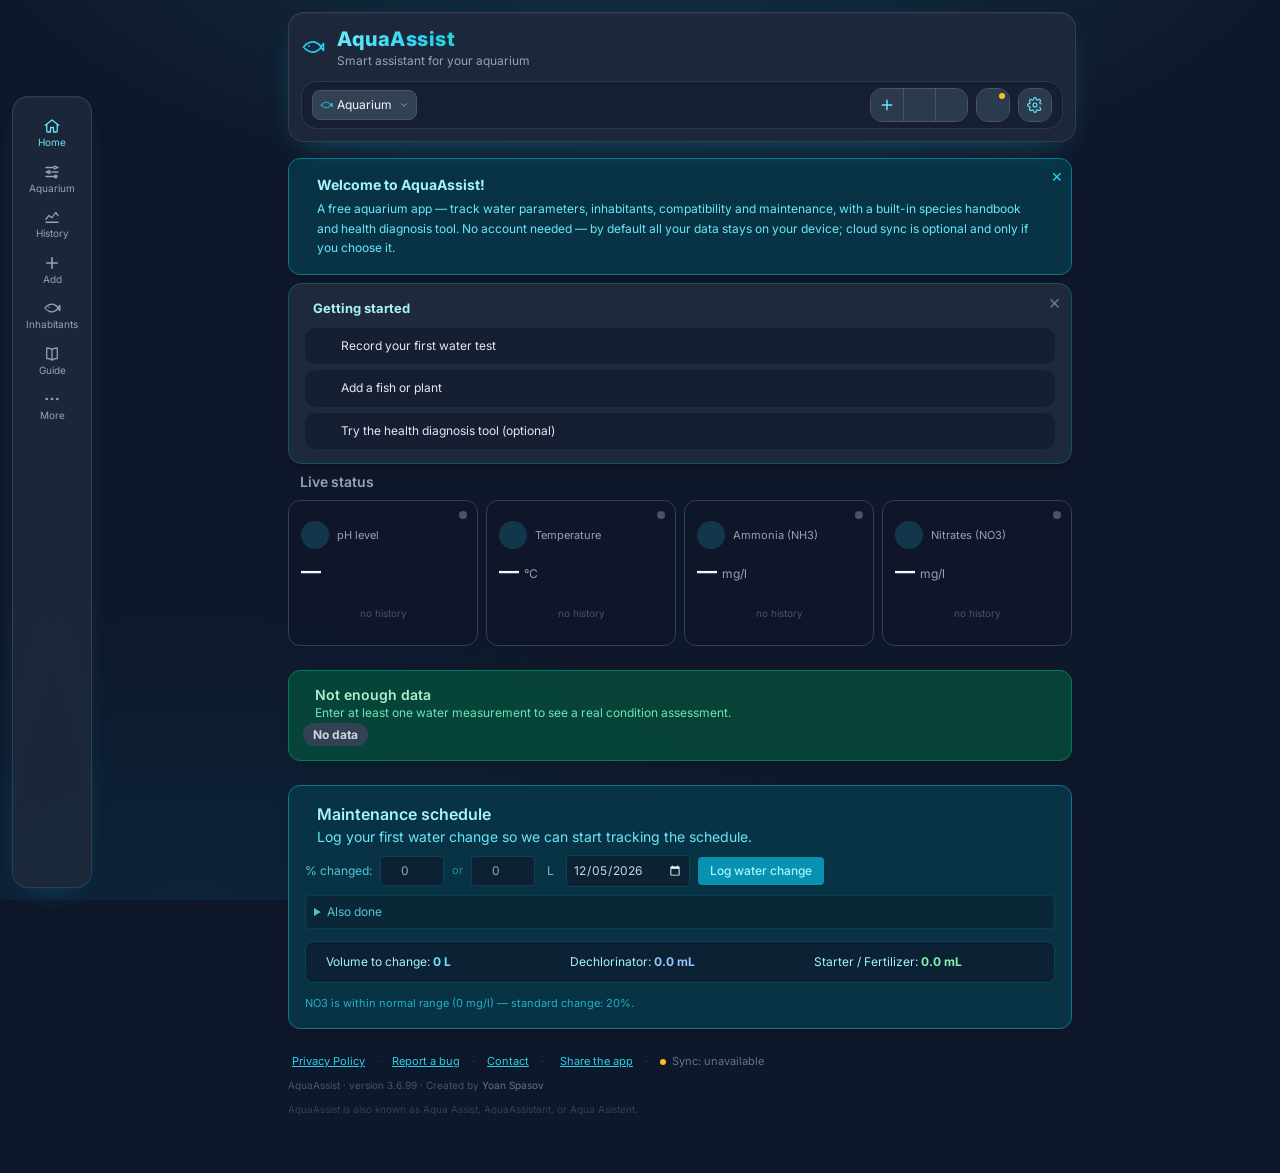
==== commit f0821c67: "Оправяне на бъг" ====
--- a/index.html
+++ b/index.html
@@ -3,6 +3,27 @@
 <head>
     <meta charset="UTF-8">
     <meta name="viewport" content="width=device-width, initial-scale=1.0">
+    <script>
+        // Таймер за бавно зареждане: стартира още в <head> (преди стиловете), за да отчита
+        // 8 секунди от началото. След 8 с, ако splash екранът още е видим, показва съобщението
+        // „Връзката е бавна… Опитай отново.“ на езика: запазената настройка, а ако няма — езикът на устройството.
+        // Спира се от hideSplash (виж по-долу в основния скрипт), когато приложението се покаже.
+        window.__splashSlowTimer = setTimeout(function () {
+            var s = document.getElementById('splashScreen');
+            var box = document.getElementById('splashSlow');
+            if (!s || !box || s.style.opacity === '0') return;
+            var bg;
+            try {
+                var l = localStorage.getItem('aquaAssistLang');
+                bg = l ? l === 'bg' : (navigator.language || '').toLowerCase().indexOf('bg') === 0;
+            } catch (e) { bg = (navigator.language || '').toLowerCase().indexOf('bg') === 0; }
+            var nodes = box.querySelectorAll('[data-lang]');
+            for (var i = 0; i < nodes.length; i++) {
+                nodes[i].style.display = nodes[i].getAttribute('data-lang') === (bg ? 'bg' : 'en') ? '' : 'none';
+            }
+            box.style.display = 'block';
+        }, 8000);
+    </script>
     <title>AquaAssist — Free Aquarium Tracker App | Аква Асистент за аквариум</title>
     <meta name="description" content="AquaAssist (Аква Асистент, АкваАсистент, Аква Ассист) — free aquarium tracking app: water parameters, fish, invertebrates and plants, compatibility checker, health diagnosis and maintenance reminders. No registration needed. / Безплатно уеб приложение за аквариум: проследяване на параметри на водата, обитатели, съвместимост, диагностика и поддръжка.">
     <meta name="keywords" content="aquaassist, aqua assist, aquaasist, акваасистент, аква асистент, аквуасистент, аква ассист, акваассист, акваасист, аквасистент, aqua assistant, приложение за аквариум, aplikacia za akvarium, akvarium app, aquarium app bulgaria, параметри на вода аквариум, параметри на водата, обитатели на аквариум, диагностика на здравето на рибите, съвместимост риби аквариум, akvarium, аквариум калкулатор, fish tank tracker, рибен аквариум приложение">
@@ -57,10 +78,13 @@
          същата причина, поради която Tailwind по-горе също е локален: не искаме иконите да изчезват
          заради блокер/мрежов филтър/срив на външен CDN при потребителя. -->
     <link rel="stylesheet" href="fontawesome/css/all.min.css">
-    <script src="https://cdnjs.cloudflare.com/ajax/libs/qrcodejs/1.0.0/qrcode.min.js"></script>
+    <script defer src="https://cdnjs.cloudflare.com/ajax/libs/qrcodejs/1.0.0/qrcode.min.js"></script>
     <link rel="preconnect" href="https://fonts.googleapis.com">
     <link rel="preconnect" href="https://fonts.gstatic.com" crossorigin>
-    <link href="https://fonts.googleapis.com/css2?family=Inter:wght@400;500;600;700;800&display=optional" rel="stylesheet">
+    <!-- Шрифтът Inter не блокира първото показване: зарежда се след това (media=print → all).
+         Докато няма шрифт, се ползва системният (body има system-ui в резервната верига). -->
+    <link href="https://fonts.googleapis.com/css2?family=Inter:wght@400;500;600;700;800&display=optional" rel="stylesheet" media="print" onload="this.media='all'">
+    <noscript><link href="https://fonts.googleapis.com/css2?family=Inter:wght@400;500;600;700;800&display=optional" rel="stylesheet"></noscript>
     <style>
         /* Акцентно преоцветяване само за новите морски теми (Коралов риф, Дълбоко море).
            Оригиналните 3 теми (ocean/plant/dark) не се засягат, защото не носят data-accent. */
@@ -421,13 +445,13 @@
         .gs-step.is-done span { color: #64748b; text-decoration: line-through; }
     </style>
     <!-- Firebase (само за облачна синхронизация с код, без регистрация) -->
-    <script src="https://www.gstatic.com/firebasejs/12.19.0/firebase-app-compat.js"></script>
-    <script src="https://www.gstatic.com/firebasejs/12.19.0/firebase-firestore-compat.js"></script>
+    <script defer src="https://www.gstatic.com/firebasejs/12.19.0/firebase-app-compat.js"></script>
+    <script defer src="https://www.gstatic.com/firebasejs/12.19.0/firebase-firestore-compat.js"></script>
 </head>
 <body id="body" class="bg-slate-900 text-slate-100 min-h-screen transition-colors duration-300 pb-6">
 
     <!-- Splash screen — показва се кратко при зареждане, после се скрива сам -->
-    <div id="splashScreen" class="fixed inset-0 z-[100] flex items-center justify-center bg-slate-950 transition-opacity duration-500">
+    <div id="splashScreen" class="fixed inset-0 z-[100] flex items-center justify-center bg-slate-950 transition-opacity duration-500" style="position:fixed;inset:0;z-index:100;display:flex;align-items:center;justify-content:center;background:#020617;transition:opacity .5s">
         <div class="absolute inset-0 overflow-hidden pointer-events-none">
             <div class="absolute inset-0" style="background: radial-gradient(ellipse 80% 60% at 50% 30%, rgba(34,211,238,0.18), transparent 65%), radial-gradient(ellipse 70% 50% at 50% 90%, rgba(16,185,129,0.12), transparent 70%);"></div>
             <span class="bubble bg-cyan-400/25" style="left:20%; width:10px; height:10px; animation-duration:5s;"></span>
@@ -439,6 +463,13 @@
             <img src="./icons/icon-512.png" alt="AquaAssist" class="animate-pulse" style="width:140px;height:140px;display:block;border-radius:28px;box-shadow:0 0 40px rgba(34,211,238,0.35);">
             <h1 class="text-2xl font-extrabold tracking-wide bg-gradient-to-r from-cyan-300 via-cyan-400 to-emerald-400 bg-clip-text text-transparent">AquaAssist</h1>
             <p class="text-xs text-slate-500" data-i18n>Смарт помощник за вашия аквариум</p>
+        </div>
+        <!-- Съобщение при бавно зареждане (след 8 с). Текстът е вграден тук, а не през I18N,
+             защото I18N още не е зареден. Езикът: запазената настройка, а ако няма — езикът на устройството. -->
+        <div id="splashSlow" style="display:none;position:absolute;left:0;right:0;bottom:12%;text-align:center;padding:0 16px;color:#cbd5e1;font-size:14px;line-height:1.5">
+            <p data-lang="bg" style="margin:0 0 12px">Връзката е бавна… Опитай отново.</p>
+            <p data-lang="en" style="margin:0 0 12px">The connection is slow… Try again.</p>
+            <button type="button" onclick="location.reload()" style="padding:8px 18px;border-radius:8px;border:0;background:#0e7490;color:#fff;font-size:14px;cursor:pointer"><span data-lang="bg">Презареди</span><span data-lang="en">Reload</span></button>
         </div>
     </div>
 
@@ -1745,11 +1776,16 @@
 
         let myFishList = [];
         const DAY_MS = 24 * 60 * 60 * 1000;
-        const APP_VERSION = "3.6.98";
+        const APP_VERSION = "3.6.99";
 
         // История на промените - най-новото най-отгоре. Показва се само откъслекът, който потребителят пропуска.
         // items = български текст, items_en = английски превод (показва се според избрания език).
         const CHANGELOG = [
+            { v: "3.6.99", items: [
+                "По-бързо стартиране: splash екранът се вижда веднага, а Firebase и QR библиотеката се зареждат без да блокират показването. Google Fonts не блокира първото показване. Ако зареждането е бавно (8 секунди), splash екранът показва „Връзката е бавна… Опитай отново.“ с бутон за презареждане"
+            ], items_en: [
+                "Faster start: the splash screen shows immediately, and Firebase and the QR library load without blocking the display. Google Fonts no longer blocks the first paint. If loading is slow (8 seconds), the splash screen shows \"The connection is slow… Try again.\" with a reload button"
+            ] },
             { v: "3.6.98", items: [
                 "Заглавията на картите и значките (капацитет, общо разходи, напомняния, бутони) са подредени еднакво: значката е на един ред, не покрива заглавието и на тесен екран е под него"
             ], items_en: [
@@ -4727,6 +4763,7 @@
             "Филтър:": "Filter:",
             "gal": "gal",
             "fl oz": "fl oz",
+            "Връзката е бавна… Опитай отново.": "The connection is slow… Try again.", "Презареди": "Reload",
             "Запиши отметнатите": "Save checked", "Избери поне една дейност.": "Choose at least one activity.",
             "Галоните са повече от обема на аквариума. Продължи?": "The gallons are more than the aquarium volume. Continue?",
             "Въведи процент или галони за смяната на водата.": "Enter a percentage or gallons for the water change.",
@@ -6106,13 +6143,21 @@
             messagingSenderId: "608519817079",
             appId: "1:608519817079:web:4dab2f5393c03299ad4372"
         };
+        // Firebase SDK се зарежда с defer. Инициализацията е след DOMContentLoaded (след като
+        // deferred скриптовете са изпълнени), за да е сигурно, че firebase е дефиниран.
+        // Всички обръщения към firebase са във функции, които се викат само при действие.
         let fbReady = false;
-        try {
-            if (firebaseConfig.apiKey !== "ПОСТАВИ_ТУК" && typeof firebase !== 'undefined') {
-                firebase.initializeApp(firebaseConfig);
-                fbReady = true;
-            }
-        } catch (e) { fbReady = false; }
+        function fbInit() {
+            if (fbReady) return;
+            try {
+                if (firebaseConfig.apiKey !== "ПОСТАВИ_ТУК" && typeof firebase !== 'undefined') {
+                    firebase.initializeApp(firebaseConfig);
+                    fbReady = true;
+                }
+            } catch (e) { fbReady = false; }
+            if (fbReady && typeof updateSyncStatus === 'function') updateSyncStatus();
+        }
+        document.addEventListener('DOMContentLoaded', fbInit);
 
         // ---------- Анонимна продуктова аналитика (само бройки, без лична информация) ----------
         // Всяко извикване само увеличава с 1 едно числово поле в ЕДИН споделен документ
@@ -7607,6 +7652,10 @@
             const reduceMotion = window.matchMedia && window.matchMedia('(prefers-reduced-motion: reduce)').matches;
             const minShow = reduceMotion ? 0 : 700;
             setTimeout(() => {
+                // Главният екран се показва: спираме таймера на бавното съобщение
+                if (window.__splashSlowTimer) clearTimeout(window.__splashSlowTimer);
+                const slow = document.getElementById('splashSlow');
+                if (slow) slow.style.display = 'none';
                 splash.style.opacity = '0';
                 splash.style.pointerEvents = 'none';
                 setTimeout(() => splash.remove(), reduceMotion ? 0 : 500);
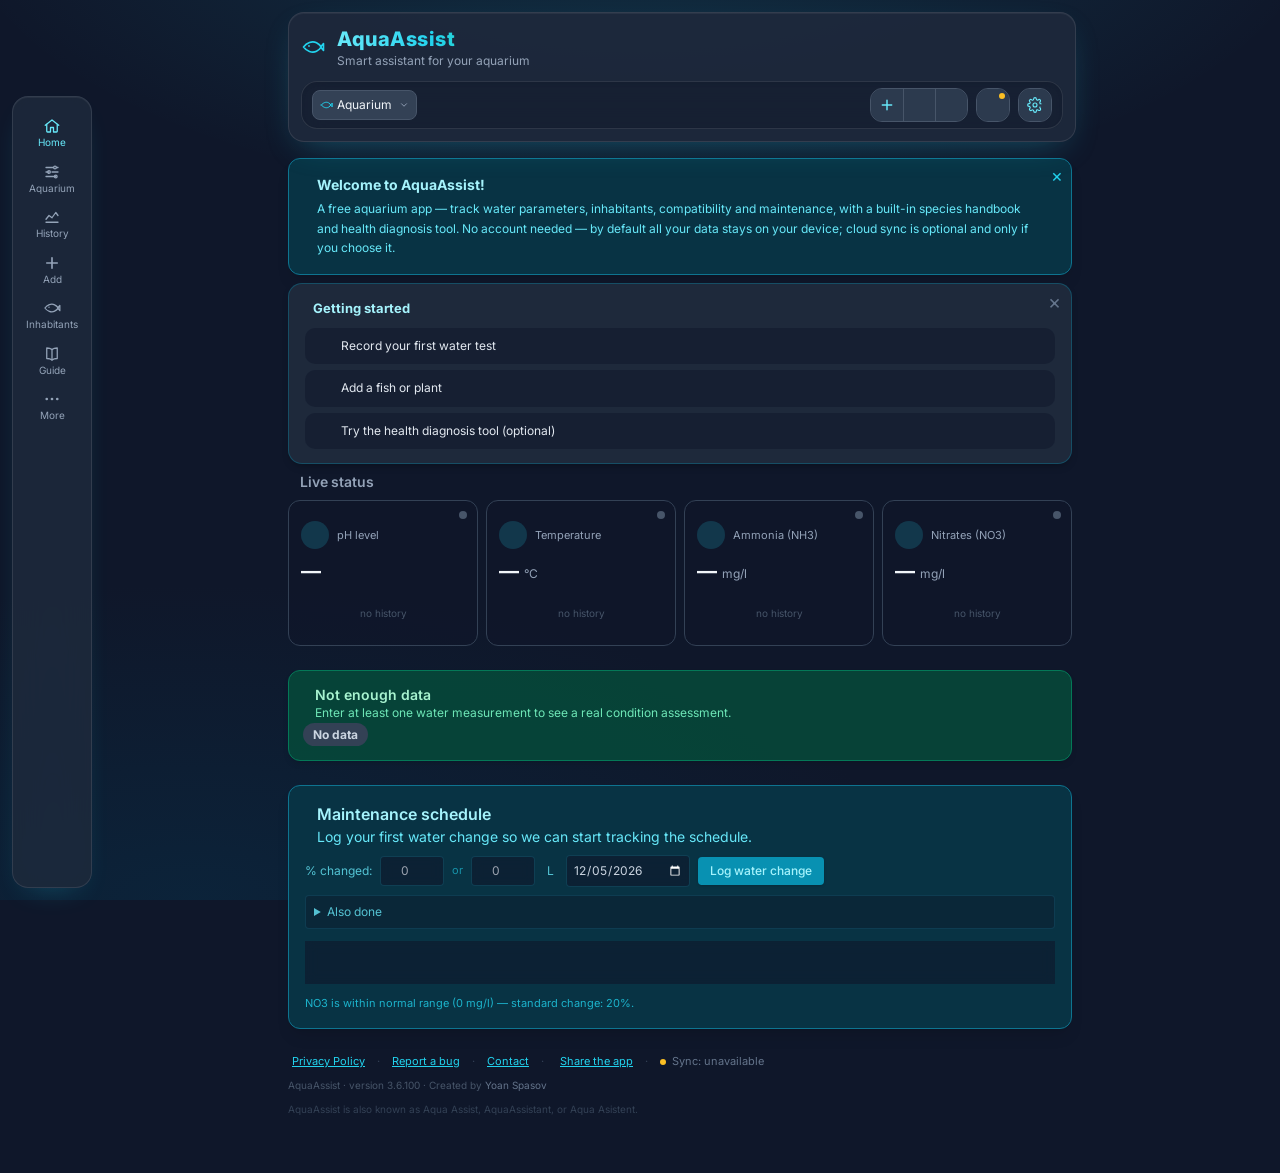
==== commit bc224886: "поправяне на бъг" ====
--- a/index.html
+++ b/index.html
@@ -1776,11 +1776,16 @@
 
         let myFishList = [];
         const DAY_MS = 24 * 60 * 60 * 1000;
-        const APP_VERSION = "3.6.99";
+        const APP_VERSION = "3.6.100";
 
         // История на промените - най-новото най-отгоре. Показва се само откъслекът, който потребителят пропуска.
         // items = български текст, items_en = английски превод (показва се според избрания език).
         const CHANGELOG = [
+            { v: "3.6.100", items: [
+                "По-бързо отваряне при бавна мрежа: ако страницата не се зареди за 3 секунди, се показва запазеното копие. Кешът се обновява във фон и не запазва грешни отговори"
+            ], items_en: [
+                "Faster opening on a slow network: if the page does not load within 3 seconds, the saved copy is shown. The cache is refreshed in the background and error responses are not saved"
+            ] },
             { v: "3.6.99", items: [
                 "По-бързо стартиране: splash екранът се вижда веднага, а Firebase и QR библиотеката се зареждат без да блокират показването. Google Fonts не блокира първото показване. Ако зареждането е бавно (8 секунди), splash екранът показва „Връзката е бавна… Опитай отново.“ с бутон за презареждане"
             ], items_en: [
